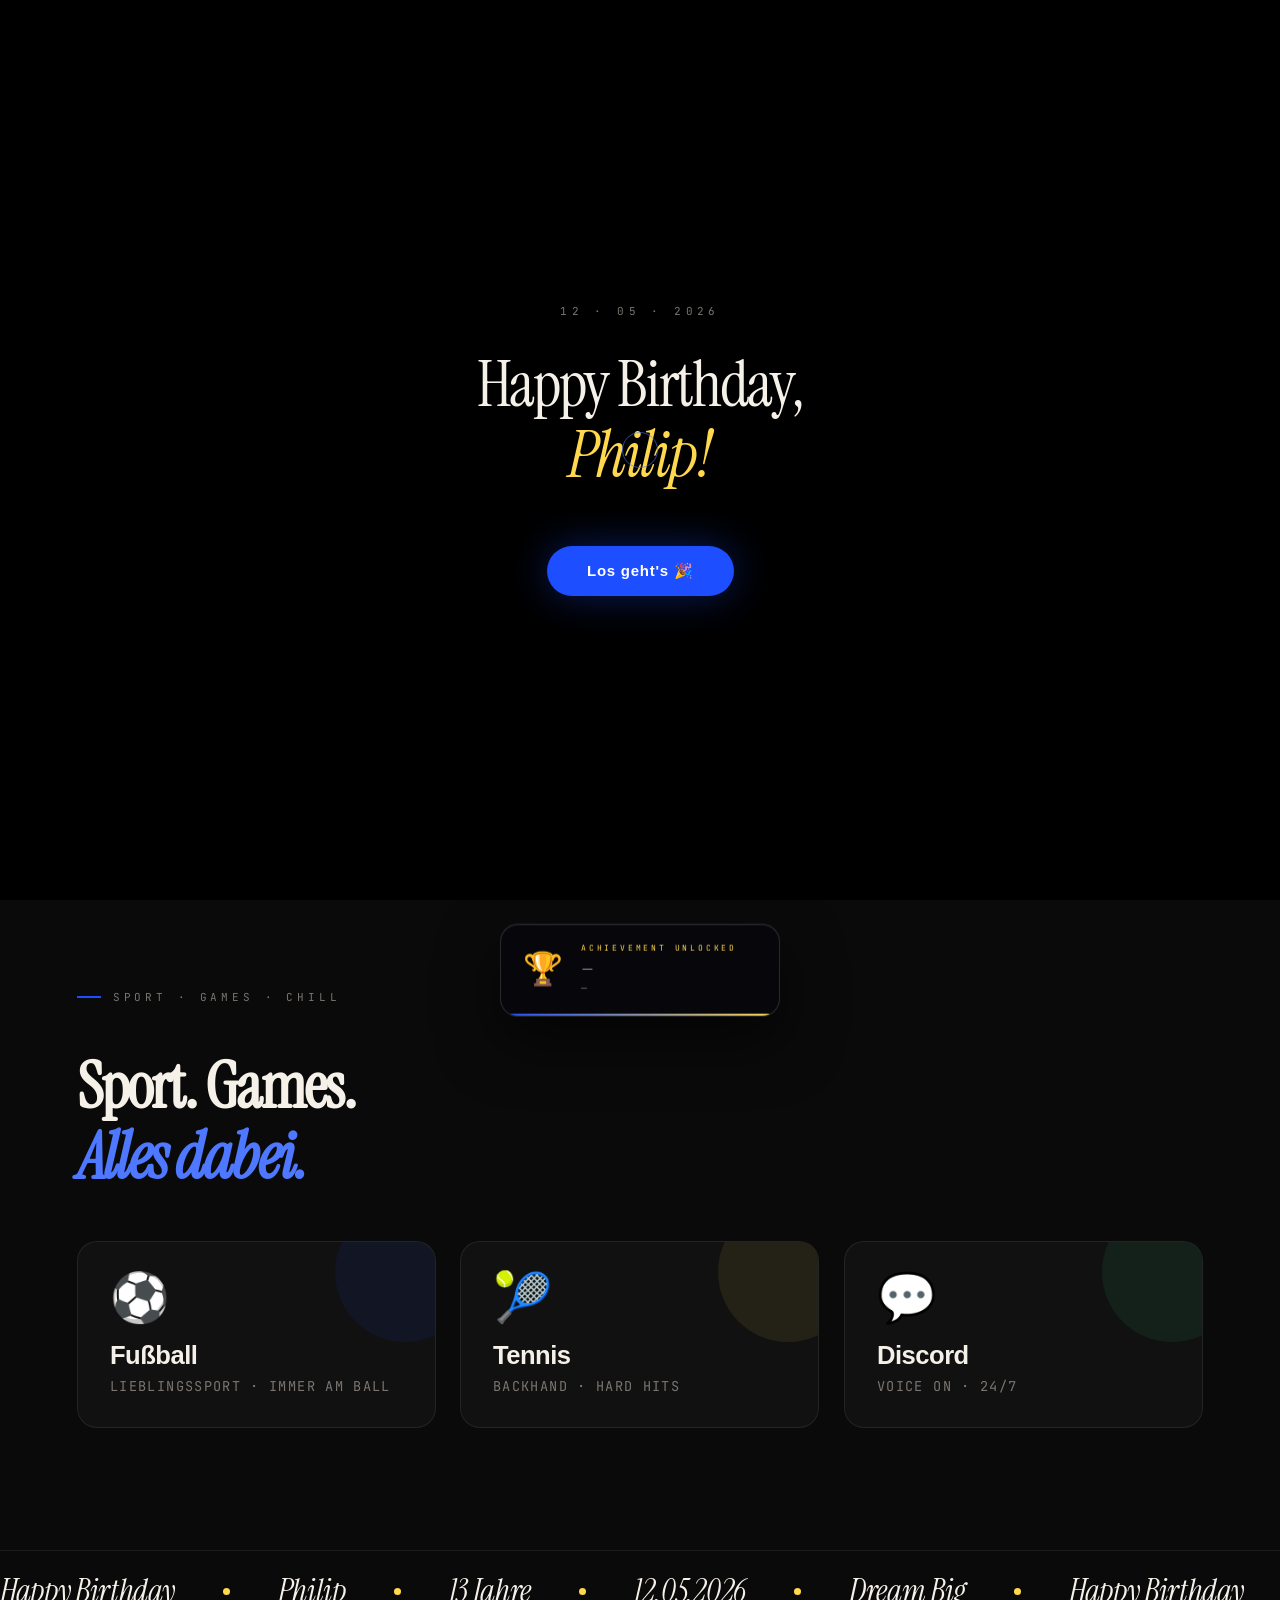
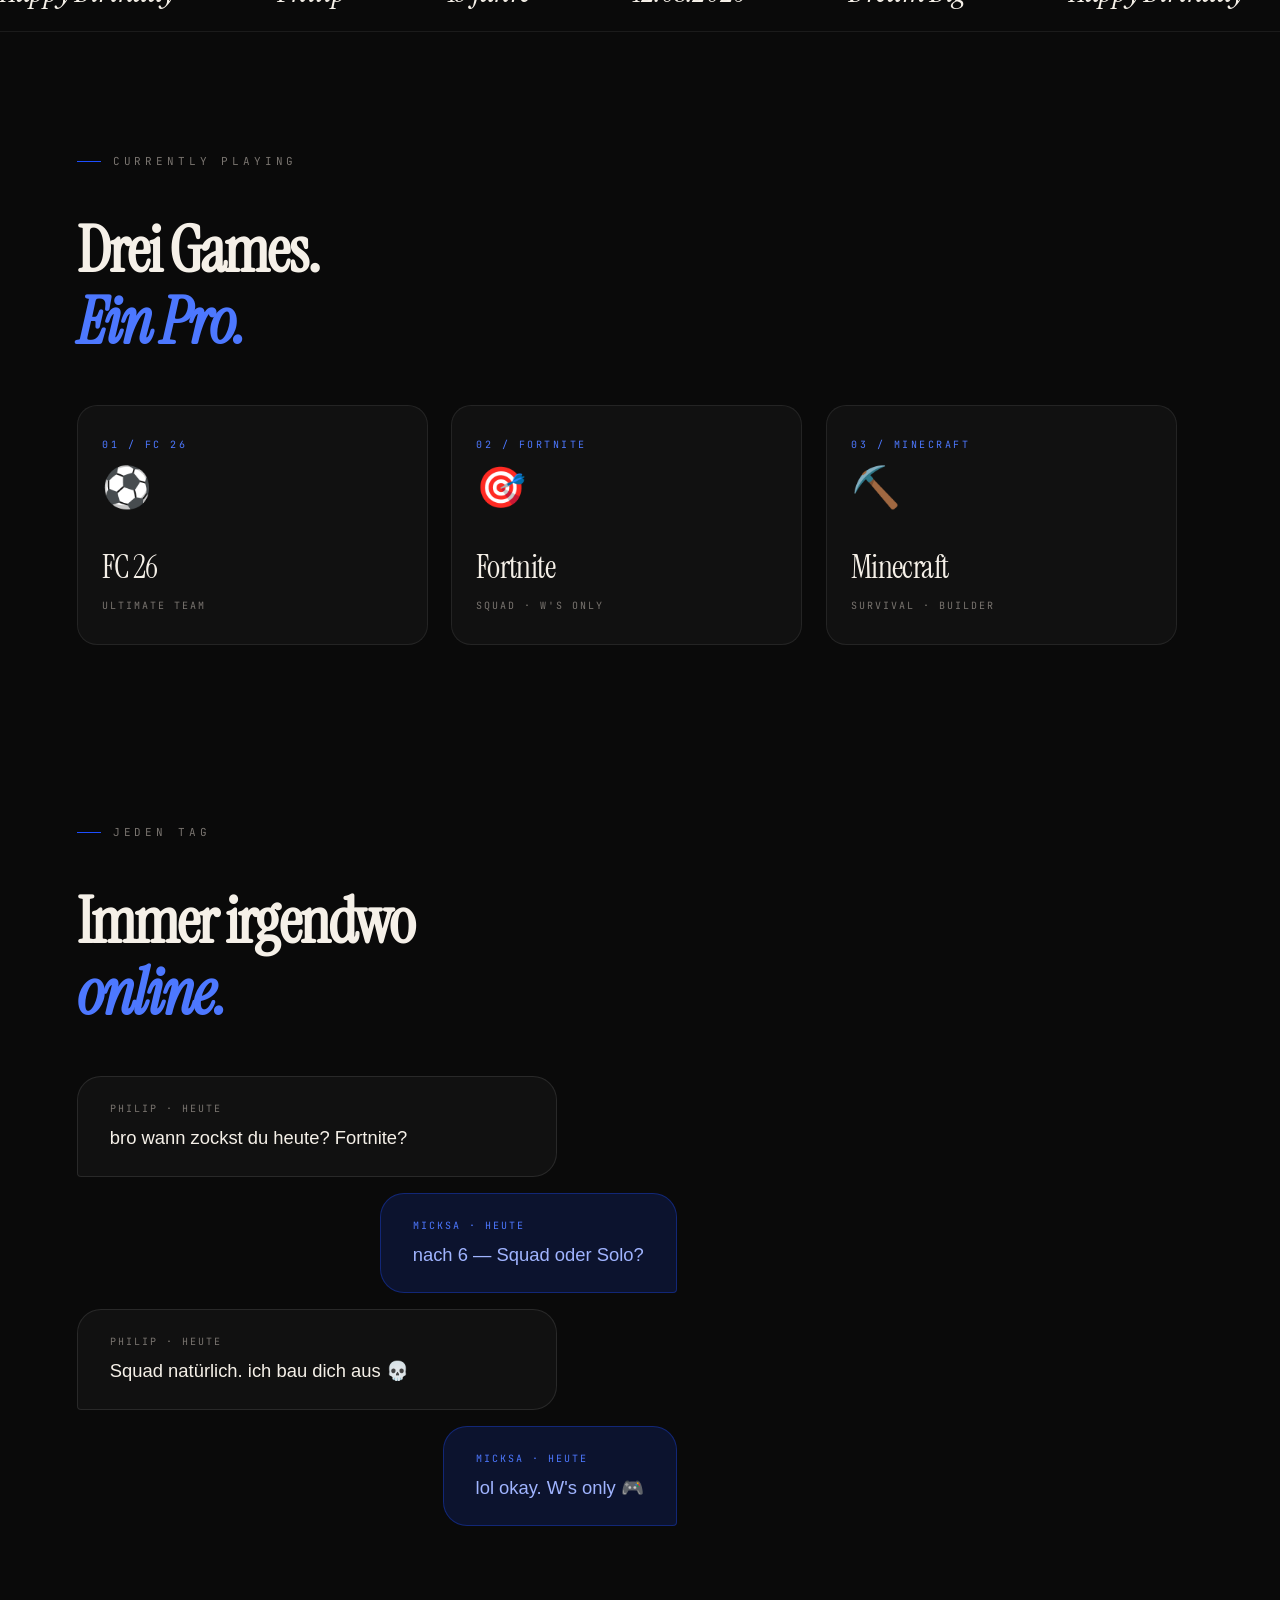
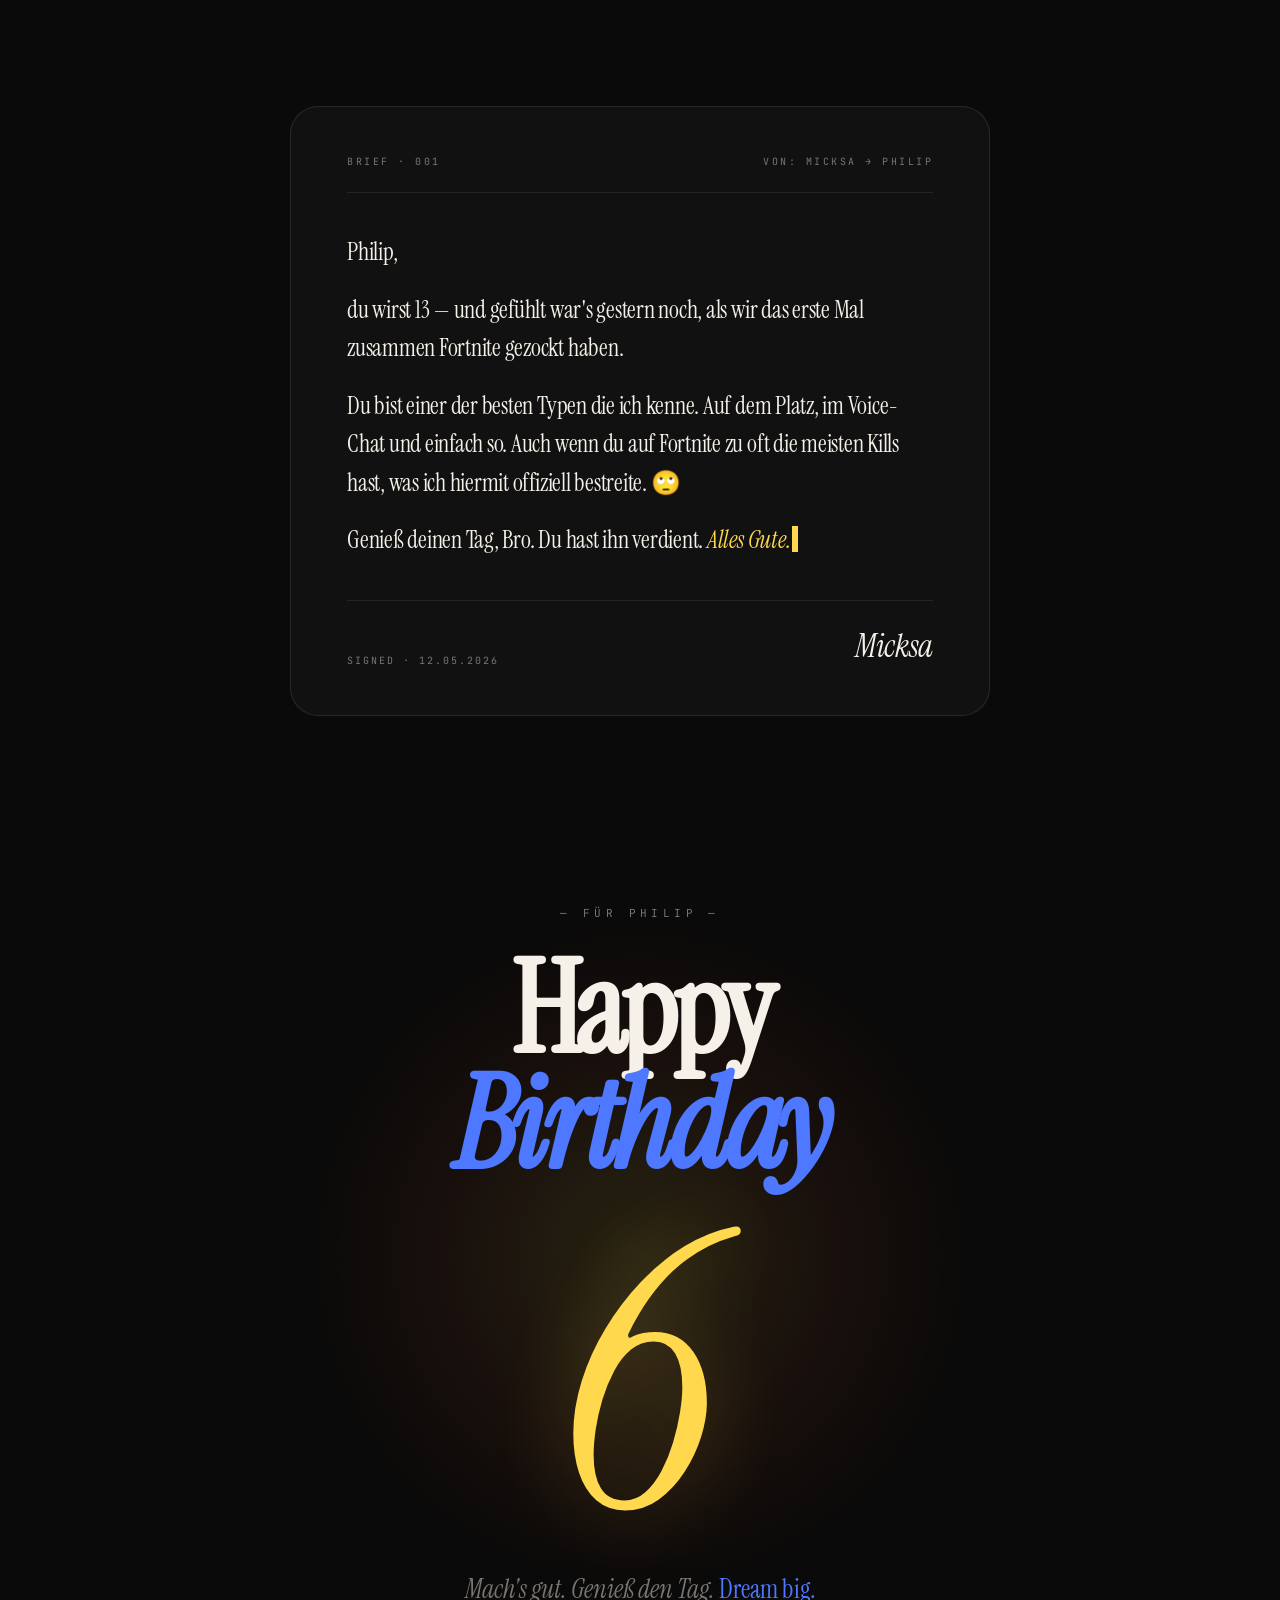
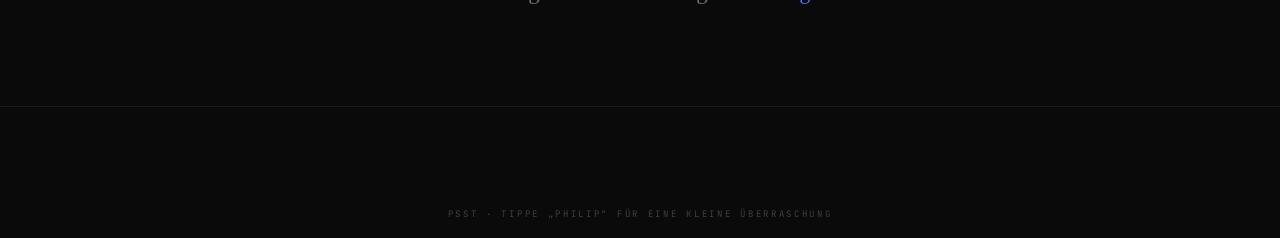
==== index.html @ 325201f5 "Fortnite als Hauptspiel, zwei neue Bum-Bum-Trigger Discord-Chat und Brief auf Fortnite angepasst. Bu" ====
<!DOCTYPE html>
<html lang="de">
<head>
<meta charset="UTF-8">
<meta name="viewport" content="width=device-width, initial-scale=1.0">
<title>Happy Birthday Philip 🎉</title>
<meta name="description" content="Alles Gute zum 13. Geburtstag, Philip!">
<link rel="stylesheet" href="styles.css">
</head>
<body>

<!-- Animated background orbs -->
<div class="bg-orbs" aria-hidden="true">
  <div class="orb orb-1"></div>
  <div class="orb orb-2"></div>
  <div class="orb orb-3"></div>
  <div class="orb orb-4"></div>
</div>

<!-- Cursor trail container -->
<div class="cursor-trail" aria-hidden="true"></div>

<!-- Scroll progress bar -->
<div class="scroll-progress"><div class="fill"></div></div>

<!-- Custom cursor (mouse devices only) -->
<div class="cursor-dot"></div>
<div class="cursor-ring"></div>

<!-- Easter egg counter -->
<div class="egg-counter" id="egg-counter" title="Easter Eggs">
  <span id="egg-found">0</span>/7 🔍
</div>

<!-- Achievement toast -->
<div id="achievement" aria-live="polite">
  <div class="ach-icon" id="ach-icon">🏆</div>
  <div class="ach-body">
    <div class="ach-label">Achievement Unlocked</div>
    <div class="ach-title" id="ach-title">—</div>
    <div class="ach-desc" id="ach-desc">—</div>
  </div>
  <div class="ach-progress" id="ach-progress"></div>
</div>

<!-- ===== INTRO OVERLAY ===== -->
<div id="intro-overlay">
  <div class="intro-label">12 · 05 · 2026</div>
  <div class="intro-heading">Happy Birthday,<br><em>Philip!</em></div>
  <button class="intro-btn" data-magnetic>Los geht's 🎉</button>
</div>

<!-- ===== HERO ===== -->
<section id="hero" data-parallax-scene>
  <div class="hero-bg-glow"></div>
  <div class="hero-eyebrow reveal">Happy 13th Birthday</div>
  <h1 class="hero-name">Philip</h1>
  <p class="hero-subline reveal delay-3">Heute. Nur um <em>dich.</em></p>
  <div class="hero-date-pill reveal delay-4" data-magnetic>
    <span class="dot"></span>
    <span id="days-left">12.05.2026</span>
  </div>
  <div class="hero-scroll-cue">
    <span>scroll</span>
    <div class="cue-line"></div>
  </div>
</section>

<!-- ===== HOBBIES ===== -->
<section id="hobbies">
  <div class="section-label reveal" data-scramble>Sport · Games · Chill</div>
  <h2 class="hobbies-heading reveal delay-1">
    Sport. Games.<br><em>Alles dabei.</em>
  </h2>
  <div class="hobbies-grid">
    <div class="hobby-card blue reveal" data-tilt>
      <div class="accent-blob"></div>
      <span class="card-icon">⚽</span>
      <div class="card-title">Fußball</div>
      <div class="card-sub">Lieblingssport · Immer am Ball</div>
      <div class="card-shine"></div>
    </div>
    <div class="hobby-card yellow reveal delay-1" data-tilt>
      <div class="accent-blob"></div>
      <span class="card-icon">🎾</span>
      <div class="card-title">Tennis</div>
      <div class="card-sub">Backhand · Hard hits</div>
      <div class="card-shine"></div>
    </div>
    <div class="hobby-card green reveal delay-2" data-tilt>
      <div class="accent-blob"></div>
      <span class="card-icon">💬</span>
      <div class="card-title">Discord</div>
      <div class="card-sub">Voice on · 24/7</div>
      <div class="card-shine"></div>
    </div>
  </div>
</section>

<!-- Marquee -->
<div class="marquee-wrap">
  <div class="marquee-track">
    <span>Happy Birthday <span class="dot"></span> Philip <span class="dot"></span> 13 Jahre <span class="dot"></span> 12.05.2026 <span class="dot"></span> Dream Big <span class="dot"></span> </span>
    <span>Happy Birthday <span class="dot"></span> Philip <span class="dot"></span> 13 Jahre <span class="dot"></span> 12.05.2026 <span class="dot"></span> Dream Big <span class="dot"></span> </span>
  </div>
</div>

<!-- ===== GAMES ===== -->
<section id="games">
  <div class="section-label reveal" data-scramble>Currently Playing</div>
  <h2 class="hobbies-heading reveal delay-1">
    Drei Games.<br><em>Ein Pro.</em>
  </h2>
  <div class="games-row">
    <div class="game-card reveal" data-tilt>
      <div class="glow-bg"></div>
      <div class="num">01 / FC 26</div>
      <div class="g-icon">⚽</div>
      <div class="g-name">FC 26</div>
      <div class="g-tag">Ultimate Team</div>
      <div class="card-shine"></div>
    </div>
    <div class="game-card reveal delay-2 bum-trigger" data-tilt style="cursor:pointer" title="🎯">
      <div class="glow-bg"></div>
      <div class="num">02 / FORTNITE</div>
      <div class="g-icon">🎯</div>
      <div class="g-name">Fortnite</div>
      <div class="g-tag">Squad · W's only</div>
      <div class="card-shine"></div>
    </div>
    <div class="game-card reveal delay-4" data-tilt>
      <div class="glow-bg"></div>
      <div class="num">03 / MINECRAFT</div>
      <div class="g-icon">⛏️</div>
      <div class="g-name">Minecraft</div>
      <div class="g-tag">Survival · Builder</div>
      <div class="card-shine"></div>
    </div>
  </div>
</section>

<!-- ===== CHAT ===== -->
<section id="discord">
  <div class="section-label reveal" data-scramble>Jeden Tag</div>
  <h2 class="hobbies-heading reveal delay-1">
    Immer irgendwo<br><em>online.</em>
  </h2>
  <div class="discord-chat reveal delay-2">
    <div class="discord-bubble">
      <div class="user">Philip · heute</div>
      bro wann zockst du heute? Fortnite?
    </div>
    <div class="discord-bubble right">
      <div class="user">Micksa · heute</div>
      nach 6 — Squad oder Solo?
    </div>
    <div class="discord-bubble">
      <div class="user">Philip · heute</div>
      Squad natürlich. ich bau dich aus 💀
    </div>
    <div class="discord-bubble right bum-trigger" style="cursor:pointer" title="🤔">
      <div class="user">Micksa · heute</div>
      lol okay. W's only 🎮
    </div>
  </div>
</section>

<!-- ===== BRIEF ===== -->
<section id="brief">
  <div class="brief-card reveal">
    <div class="brief-header">
      <span>Brief · 001</span>
      <span>Von: Micksa → Philip</span>
    </div>
    <div class="brief-text">
      <p>Philip,</p>
      <p>du wirst 13 — und gefühlt war's gestern noch, als wir das erste Mal zusammen Fortnite gezockt haben.</p>
      <p>Du bist einer der besten Typen die ich kenne. Auf dem Platz, im Voice-Chat und einfach so. Auch wenn du auf Fortnite zu oft die meisten Kills hast, was ich hiermit offiziell bestreite. 🙄</p>
      <p>Genieß deinen Tag, Bro. Du hast ihn verdient.<em> Alles Gute.</em><span class="brief-cursor"></span></p>
    </div>
    <div class="brief-signature">
      <span class="from">Signed · 12.05.2026</span>
      <span class="name">Micksa</span>
    </div>
  </div>
</section>

<!-- ===== FINALE ===== -->
<section id="finale">
  <div class="finale-orb"></div>
  <div class="finale-pre reveal">— Für Philip —</div>
  <h2 class="finale-hb reveal delay-1 bum-trigger" style="cursor:pointer" title="🎉">
    Happy<br><em>Birthday</em>
  </h2>
  <div class="finale-num" data-finale-num>13</div>
  <p class="finale-sub reveal delay-3">Mach's gut. Genieß den Tag. <em>Dream big.</em></p>
</section>

<!-- ===== FOOTER ===== -->
<section id="footer">
  <div class="footer-text reveal">
    Mit viel Liebe gebaut von <em>Micksa</em> · 2026
  </div>
  <div class="footer-text reveal delay-1" style="opacity:0.5; font-size:9px;">
    PSST · tippe „philip" für eine kleine Überraschung
  </div>
</section>

<script src="script.js"></script>
</body>
</html>
---- styles.css ----
/* ============================================
   PHILIP — HAPPY BIRTHDAY
   Verspielt, bunt, freundlich, schwarz
   ============================================ */

@import url('https://api.fontshare.com/v2/css?f[]=cabinet-grotesk@400,500,700,800,900&display=swap');
@import url('https://fonts.googleapis.com/css2?family=Instrument+Serif:ital@0;1&family=JetBrains+Mono:wght@300;400;500&display=swap');

:root {
  --bg: #0a0a0a;
  --bg-card: #111111;
  --bg-card2: #151515;
  --fg: #f5f0e8;
  --fg-dim: #7a7570;
  --blue: #1d4eff;
  --blue-light: #4d78ff;
  --blue-glow: rgba(29, 78, 255, 0.35);
  --yellow: #ffd84d;
  --yellow-glow: rgba(255, 216, 77, 0.3);
  --orange: #ff6b35;
  --green: #39d98a;
  --pink: #ff4d9e;
  --radius: 20px;
  --radius-sm: 12px;
}

* { box-sizing: border-box; margin: 0; padding: 0; }

html { scroll-behavior: smooth; }

body {
  background: var(--bg);
  color: var(--fg);
  font-family: 'Cabinet Grotesk', 'DM Sans', 'Inter', sans-serif;
  -webkit-font-smoothing: antialiased;
  overflow-x: hidden;
  cursor: default;
}

body.has-cursor,
body.has-cursor * { cursor: none !important; }

::selection { background: var(--blue); color: #fff; }

/* ========== Animated background orbs ========== */
.bg-orbs {
  position: fixed;
  inset: 0;
  z-index: 0;
  overflow: hidden;
  pointer-events: none;
}
.orb {
  position: absolute;
  border-radius: 50%;
  filter: blur(90px);
  opacity: 0.55;
  mix-blend-mode: screen;
  will-change: transform;
}
.orb-1 {
  width: 520px; height: 520px;
  background: radial-gradient(circle, var(--blue) 0%, transparent 70%);
  top: -10%; left: -10%;
  animation: orbDrift1 28s ease-in-out infinite;
}
.orb-2 {
  width: 420px; height: 420px;
  background: radial-gradient(circle, var(--yellow) 0%, transparent 70%);
  top: -5%; right: -10%;
  animation: orbDrift2 34s ease-in-out infinite;
  opacity: 0.4;
}
.orb-3 {
  width: 380px; height: 380px;
  background: radial-gradient(circle, var(--orange) 0%, transparent 70%);
  bottom: -10%; left: 15%;
  animation: orbDrift3 32s ease-in-out infinite;
  opacity: 0.45;
}
.orb-4 {
  width: 340px; height: 340px;
  background: radial-gradient(circle, var(--pink) 0%, transparent 70%);
  bottom: -5%; right: 5%;
  animation: orbDrift4 26s ease-in-out infinite;
  opacity: 0.35;
}
@keyframes orbDrift1 {
  0%, 100% { transform: translate(0, 0) scale(1); }
  33%      { transform: translate(40vw, 50vh) scale(1.15); }
  66%      { transform: translate(20vw, 80vh) scale(0.9); }
}
@keyframes orbDrift2 {
  0%, 100% { transform: translate(0, 0) scale(1); }
  33%      { transform: translate(-50vw, 40vh) scale(1.2); }
  66%      { transform: translate(-30vw, 70vh) scale(0.95); }
}
@keyframes orbDrift3 {
  0%, 100% { transform: translate(0, 0) scale(1); }
  33%      { transform: translate(50vw, -40vh) scale(1.1); }
  66%      { transform: translate(70vw, -20vh) scale(0.85); }
}
@keyframes orbDrift4 {
  0%, 100% { transform: translate(0, 0) scale(1); }
  33%      { transform: translate(-40vw, -50vh) scale(1.25); }
  66%      { transform: translate(-60vw, -30vh) scale(0.9); }
}

/* All sections sit above the orbs */
section, .marquee-wrap, .scroll-progress, .sound-toggle, #intro-overlay {
  position: relative;
  z-index: 1;
}
#intro-overlay { z-index: 10000; }
.scroll-progress { z-index: 1000; }
.sound-toggle { z-index: 500; }

/* ========== Cursor trail ========== */
.cursor-trail {
  position: fixed;
  inset: 0;
  pointer-events: none;
  z-index: 99997;
}
.trail-dot {
  position: absolute;
  width: 6px;
  height: 6px;
  background: var(--blue-light);
  border-radius: 50%;
  pointer-events: none;
  transform: translate(-50%, -50%);
  animation: trailFade 0.7s ease-out forwards;
  box-shadow: 0 0 12px var(--blue-glow);
}
@keyframes trailFade {
  0%   { opacity: 0.8; transform: translate(-50%, -50%) scale(1); }
  100% { opacity: 0;   transform: translate(-50%, -50%) scale(0.3); }
}

/* ========== Magnetic ========== */
[data-magnetic] {
  transition: transform 0.4s cubic-bezier(0.2, 0.7, 0.2, 1);
  will-change: transform;
}

/* ========== Scroll progress ========== */
.scroll-progress {
  position: fixed;
  top: 0; left: 0; right: 0;
  height: 3px;
  background: rgba(255,255,255,0.08);
  z-index: 1000;
}
.scroll-progress .fill {
  height: 100%;
  background: linear-gradient(90deg, var(--blue), var(--yellow));
  width: 0%;
  transition: width 0.1s linear;
}

/* ========== Sound toggle ========== */
.sound-toggle {
  position: fixed;
  bottom: 28px;
  right: 28px;
  z-index: 500;
  background: rgba(255,255,255,0.07);
  backdrop-filter: blur(12px);
  border: 1.5px solid rgba(255,255,255,0.12);
  color: var(--fg-dim);
  font-family: 'JetBrains Mono', monospace;
  font-size: 10px;
  letter-spacing: 0.2em;
  text-transform: uppercase;
  padding: 10px 16px;
  cursor: pointer;
  border-radius: 999px;
  display: flex;
  align-items: center;
  gap: 8px;
  transition: all 0.3s;
}
.sound-toggle:hover {
  border-color: var(--blue);
  color: var(--blue);
}
.sound-toggle .bars {
  display: inline-flex;
  gap: 2px;
  align-items: center;
  height: 12px;
}
.sound-toggle .bars span {
  display: block;
  width: 2px;
  background: currentColor;
  height: 30%;
  border-radius: 999px;
}
.sound-toggle.on .bars span { animation: eq 0.9s ease-in-out infinite; }
.sound-toggle.on .bars span:nth-child(2) { animation-delay: 0.15s; }
.sound-toggle.on .bars span:nth-child(3) { animation-delay: 0.3s; }
.sound-toggle.on .bars span:nth-child(4) { animation-delay: 0.45s; }
@keyframes eq {
  0%, 100% { height: 30%; }
  50% { height: 100%; }
}

/* ========== Custom cursor ========== */
.cursor-dot {
  position: fixed;
  width: 8px;
  height: 8px;
  background: var(--blue);
  border-radius: 50%;
  pointer-events: none;
  z-index: 99999;
  left: -20px;
  top: -20px;
  transform: translate(-50%, -50%);
  transition: transform 0.15s, background 0.3s, width 0.2s, height 0.2s;
  will-change: transform, left, top;
}
.cursor-ring {
  position: fixed;
  width: 36px;
  height: 36px;
  border: 1.5px solid rgba(77, 120, 255, 0.6);
  border-radius: 50%;
  pointer-events: none;
  z-index: 99998;
  left: -50px;
  top: -50px;
  transform: translate(-50%, -50%);
  transition: width 0.3s cubic-bezier(0.2, 0.7, 0.2, 1),
              height 0.3s cubic-bezier(0.2, 0.7, 0.2, 1),
              border-color 0.3s;
  will-change: left, top;
}
.cursor-ring.hover {
  width: 60px;
  height: 60px;
  border-color: var(--blue);
}
.cursor-dot.hover {
  width: 12px;
  height: 12px;
  background: var(--yellow);
}

/* ========== Bum Bum easter egg ========== */
.bumbum-pop {
  position: fixed;
  font-family: 'Instrument Serif', serif;
  font-style: italic;
  font-size: clamp(2.5rem, 7vw, 7rem);
  pointer-events: none;
  z-index: 9000;
  white-space: nowrap;
  animation: bumbumAnim 1.4s cubic-bezier(0.2, 0.9, 0.3, 1) forwards;
}
@keyframes bumbumAnim {
  0%   { opacity: 0; transform: translate(-50%,-50%) scale(0.5) rotate(-6deg); }
  18%  { opacity: 1; transform: translate(-50%,-50%) scale(1.15) rotate(-6deg); }
  65%  { opacity: 1; transform: translate(-50%,-50%) scale(1) rotate(-6deg); }
  100% { opacity: 0; transform: translate(-50%,-50%) scale(1.5) rotate(-6deg); }
}

/* ========== BumBum counter badge ========== */
.bumbum-badge {
  position: fixed;
  bottom: 28px;
  left: 28px;
  z-index: 500;
  background: rgba(255,255,255,0.06);
  border: 1.5px solid rgba(255,255,255,0.1);
  border-radius: 999px;
  padding: 10px 16px;
  font-family: 'JetBrains Mono', monospace;
  font-size: 10px;
  letter-spacing: 0.2em;
  text-transform: uppercase;
  color: var(--fg-dim);
  backdrop-filter: blur(12px);
}
.bumbum-badge span { color: var(--yellow); font-weight: 500; }

/* ========== Reveal animations ========== */
.reveal {
  opacity: 0;
  transform: translateY(36px);
  transition: opacity 1s cubic-bezier(0.2, 0.7, 0.2, 1),
              transform 1s cubic-bezier(0.2, 0.7, 0.2, 1);
}
.reveal.in { opacity: 1; transform: translateY(0); }

.reveal-up {
  opacity: 0;
  transform: translateY(60px);
  transition: opacity 1.2s cubic-bezier(0.2, 0.7, 0.2, 1),
              transform 1.2s cubic-bezier(0.2, 0.7, 0.2, 1);
}
.reveal-up.in { opacity: 1; transform: translateY(0); }

.reveal-scale {
  opacity: 0;
  transform: scale(0.88);
  transition: opacity 1s cubic-bezier(0.2, 0.7, 0.2, 1),
              transform 1s cubic-bezier(0.2, 0.7, 0.2, 1);
}
.reveal-scale.in { opacity: 1; transform: scale(1); }

.delay-1 { transition-delay: 0.1s !important; }
.delay-2 { transition-delay: 0.2s !important; }
.delay-3 { transition-delay: 0.35s !important; }
.delay-4 { transition-delay: 0.5s !important; }
.delay-5 { transition-delay: 0.65s !important; }

/* ========== SECTIONS ========== */
section {
  width: 100%;
  min-height: 100vh;
  display: flex;
  align-items: center;
  justify-content: center;
  padding: 8vh 6vw;
  position: relative;
  overflow: hidden;
}

/* ========== INTRO OVERLAY ========== */
#intro-overlay {
  position: fixed;
  inset: 0;
  background: #000;
  z-index: 10000;
  display: flex;
  align-items: center;
  justify-content: center;
  flex-direction: column;
  gap: 2rem;
  cursor: pointer;
  transition: opacity 1s ease-out, visibility 1s;
}
#intro-overlay.gone {
  opacity: 0;
  visibility: hidden;
  pointer-events: none;
}
.intro-label {
  font-family: 'JetBrains Mono', monospace;
  font-size: 11px;
  letter-spacing: 0.4em;
  color: var(--fg-dim);
  text-transform: uppercase;
  animation: fadeUp 0.8s cubic-bezier(0.2, 0.7, 0.2, 1) 0.2s both;
}
.intro-heading {
  font-family: 'Instrument Serif', serif;
  font-size: clamp(2.5rem, 5vw, 4.5rem);
  letter-spacing: -0.03em;
  text-align: center;
  line-height: 1.1;
  animation: fadeUp 0.8s cubic-bezier(0.2, 0.7, 0.2, 1) 0.4s both;
}
.intro-heading em { font-style: italic; color: var(--yellow); }
.intro-btn {
  margin-top: 1.5rem;
  background: var(--blue);
  color: #fff;
  font-family: 'Cabinet Grotesk', 'DM Sans', sans-serif;
  font-size: 15px;
  font-weight: 700;
  letter-spacing: 0.05em;
  padding: 16px 40px;
  border-radius: 999px;
  border: none;
  cursor: pointer;
  transition: transform 0.25s, box-shadow 0.25s;
  box-shadow: 0 0 40px var(--blue-glow);
  animation: fadeUp 0.8s cubic-bezier(0.2, 0.7, 0.2, 1) 0.6s both;
}
.intro-btn:hover {
  transform: scale(1.06);
  box-shadow: 0 0 70px var(--blue-glow);
}
@keyframes fadeUp {
  from { opacity: 0; transform: translateY(20px); }
  to   { opacity: 1; transform: translateY(0); }
}

/* ========== HERO ========== */
#hero {
  flex-direction: column;
  text-align: center;
  gap: 0;
  min-height: 100vh;
}

.hero-bg-glow {
  position: absolute;
  width: 700px;
  height: 700px;
  border-radius: 50%;
  background: radial-gradient(circle, rgba(29,78,255,0.18) 0%, rgba(77,120,255,0.06) 50%, transparent 70%);
  left: 50%;
  top: 50%;
  transform: translate(-50%, -50%);
  pointer-events: none;
  transition: transform 0.6s cubic-bezier(0.2, 0.7, 0.2, 1);
  will-change: transform;
}

.hero-eyebrow {
  font-family: 'JetBrains Mono', monospace;
  font-size: 11px;
  letter-spacing: 0.4em;
  color: var(--fg-dim);
  text-transform: uppercase;
  margin-bottom: 2rem;
}

.hero-name {
  font-family: 'Instrument Serif', serif;
  font-size: clamp(4rem, 15vw, 14rem);
  line-height: 0.88;
  letter-spacing: -0.02em;
  padding: 0.05em 0.1em;
  position: relative;
  background: linear-gradient(135deg, #fff 0%, var(--blue-light) 55%, var(--yellow) 100%);
  -webkit-background-clip: text;
  -webkit-text-fill-color: transparent;
  background-clip: text;
  background-size: 200% 200%;
  animation: heroReveal 1.2s cubic-bezier(0.2, 0.7, 0.2, 1) 0.6s both,
             heroShimmer 6s ease-in-out 1.8s infinite alternate;
}

@keyframes heroReveal {
  from { opacity: 0; filter: blur(12px); transform: scale(0.88) translateY(0.2em); }
  to   { opacity: 1; filter: blur(0); transform: scale(1) translateY(0); }
}

@keyframes heroShimmer {
  0%   { background-position: 0% 50%; }
  100% { background-position: 100% 50%; }
}

.hero-subline {
  font-family: 'Instrument Serif', serif;
  font-style: italic;
  font-size: clamp(1.2rem, 2.5vw, 2.2rem);
  color: var(--fg-dim);
  margin-top: 1.5rem;
  letter-spacing: -0.01em;
}
.hero-subline em { color: var(--yellow); font-style: normal; }

/* Floating confetti shapes */
.confetti {
  position: absolute;
  border-radius: 50%;
  pointer-events: none;
  opacity: 0.5;
  animation: confettiFloat linear infinite;
}
@keyframes confettiFloat {
  0%   { transform: translateY(0) rotate(0deg); opacity: 0.5; }
  100% { transform: translateY(-110vh) rotate(720deg); opacity: 0; }
}

.hero-date-pill {
  margin-top: 3rem;
  display: inline-flex;
  align-items: center;
  gap: 12px;
  padding: 12px 24px;
  border: 1.5px solid rgba(255,255,255,0.15);
  border-radius: 999px;
  font-family: 'JetBrains Mono', monospace;
  font-size: 11px;
  letter-spacing: 0.25em;
  text-transform: uppercase;
  color: var(--fg-dim);
}
.hero-date-pill .dot {
  width: 7px; height: 7px;
  background: var(--yellow);
  border-radius: 50%;
  box-shadow: 0 0 12px var(--yellow-glow);
  animation: pulse 1.6s ease-in-out infinite;
}
@keyframes pulse {
  0%, 100% { transform: scale(1); opacity: 1; }
  50% { transform: scale(1.5); opacity: 0.6; }
}

/* Hero scroll cue */
.hero-scroll-cue {
  position: absolute;
  bottom: 2.5rem;
  left: 50%;
  transform: translateX(-50%);
  display: flex;
  flex-direction: column;
  align-items: center;
  gap: 0.6rem;
  color: var(--fg-dim);
  font-family: 'JetBrains Mono', monospace;
  font-size: 9px;
  letter-spacing: 0.4em;
  text-transform: uppercase;
  opacity: 0;
  animation: scrollCueFade 1s ease-out 2.5s forwards;
}
.hero-scroll-cue .cue-line {
  width: 1px;
  height: 48px;
  background: linear-gradient(to bottom, var(--blue-light), transparent);
  animation: scrollLine 1.8s ease-in-out infinite;
}
@keyframes scrollCueFade {
  from { opacity: 0; transform: translateX(-50%) translateY(8px); }
  to   { opacity: 1; transform: translateX(-50%) translateY(0); }
}
@keyframes scrollLine {
  0%   { transform: scaleY(0); transform-origin: top; opacity: 0; }
  40%  { transform: scaleY(1); transform-origin: top; opacity: 1; }
  60%  { transform: scaleY(1); transform-origin: bottom; opacity: 1; }
  100% { transform: scaleY(0); transform-origin: bottom; opacity: 0; }
}

/* ========== HOBBIES ========== */
#hobbies {
  flex-direction: column;
  gap: 3rem;
  align-items: flex-start;
  min-height: auto;
  padding: 10vh 6vw;
}

.section-label {
  font-family: 'JetBrains Mono', monospace;
  font-size: 11px;
  letter-spacing: 0.35em;
  color: var(--fg-dim);
  text-transform: uppercase;
  display: flex;
  align-items: center;
  gap: 12px;
}
.section-label::before {
  content: '';
  display: block;
  width: 24px;
  height: 1.5px;
  background: var(--blue);
}

.hobbies-heading {
  font-family: 'Instrument Serif', serif;
  font-size: clamp(2.5rem, 5vw, 4rem);
  letter-spacing: -0.03em;
  line-height: 1.1;
  max-width: 18ch;
}
.hobbies-heading em { font-style: italic; color: var(--blue-light); }

.hobbies-grid {
  display: grid;
  grid-template-columns: repeat(auto-fill, minmax(300px, 1fr));
  gap: 1.5rem;
  width: 100%;
  max-width: 1200px;
}

/* Card shine layer */
.card-shine {
  position: absolute;
  inset: 0;
  border-radius: inherit;
  pointer-events: none;
  opacity: 0;
  transition: opacity 0.3s;
  z-index: 2;
}

.hobby-card {
  background: var(--bg-card);
  border: 1.5px solid rgba(255,255,255,0.08);
  border-radius: var(--radius);
  padding: 2rem;
  position: relative;
  overflow: hidden;
  transition: border-color 0.4s, box-shadow 0.4s;
  cursor: default;
  transform-style: preserve-3d;
  will-change: transform;
}
.hobby-card.blue:hover  { border-color: var(--blue);   box-shadow: 0 20px 60px rgba(29,78,255,0.2); }
.hobby-card.yellow:hover{ border-color: var(--yellow);  box-shadow: 0 20px 60px rgba(255,216,77,0.15); }
.hobby-card.green:hover { border-color: var(--green);   box-shadow: 0 20px 60px rgba(57,217,138,0.15); }
.hobby-card.orange:hover{ border-color: var(--orange);  box-shadow: 0 20px 60px rgba(255,107,53,0.15); }
.hobby-card.pink:hover  { border-color: var(--pink);    box-shadow: 0 20px 60px rgba(255,77,158,0.15); }

.hobby-card .card-icon {
  font-size: 3rem;
  margin-bottom: 1.2rem;
  display: block;
  line-height: 1;
  position: relative;
  z-index: 3;
}
.hobby-card .card-title {
  font-size: 1.6rem;
  font-weight: 800;
  letter-spacing: -0.02em;
  margin-bottom: 0.5rem;
  line-height: 1.1;
  position: relative;
  z-index: 3;
}
.hobby-card .card-sub {
  font-size: 0.85rem;
  color: var(--fg-dim);
  font-family: 'JetBrains Mono', monospace;
  letter-spacing: 0.1em;
  text-transform: uppercase;
  position: relative;
  z-index: 3;
}

.hobby-card .accent-blob {
  position: absolute;
  width: 140px;
  height: 140px;
  border-radius: 50%;
  top: -40px;
  right: -40px;
  opacity: 0.08;
  pointer-events: none;
  transition: opacity 0.4s, transform 0.4s;
}
.hobby-card:hover .accent-blob { opacity: 0.18; transform: scale(1.3); }
.hobby-card.blue  .accent-blob { background: var(--blue); }
.hobby-card.yellow .accent-blob{ background: var(--yellow); }
.hobby-card.green  .accent-blob{ background: var(--green); }
.hobby-card.orange .accent-blob{ background: var(--orange); }
.hobby-card.pink   .accent-blob{ background: var(--pink); }

/* ========== GAMES ========== */
#games {
  flex-direction: column;
  gap: 3rem;
  align-items: flex-start;
  min-height: auto;
  padding: 10vh 6vw;
}

.games-row {
  display: grid;
  grid-template-columns: repeat(3, 1fr);
  gap: 1.5rem;
  width: 100%;
  max-width: 1100px;
}

.game-card {
  background: var(--bg-card);
  border: 1.5px solid rgba(255,255,255,0.08);
  border-radius: var(--radius);
  padding: 2rem 1.5rem;
  position: relative;
  overflow: hidden;
  transition: border-color 0.4s, box-shadow 0.4s;
  cursor: default;
  display: flex;
  flex-direction: column;
  gap: 1rem;
  min-height: 240px;
  transform-style: preserve-3d;
  will-change: transform;
}
.game-card:hover {
  border-color: var(--blue);
  box-shadow: 0 24px 60px rgba(29,78,255,0.18);
}
.game-card .num {
  font-family: 'JetBrains Mono', monospace;
  font-size: 10px;
  letter-spacing: 0.25em;
  color: var(--blue-light);
  position: relative;
  z-index: 3;
}
.game-card .g-icon {
  font-size: 2.5rem;
  line-height: 1;
  position: relative;
  z-index: 3;
}
.game-card .g-name {
  font-family: 'Instrument Serif', serif;
  font-size: clamp(1.6rem, 2.5vw, 2.2rem);
  letter-spacing: -0.02em;
  line-height: 1;
  margin-top: auto;
  position: relative;
  z-index: 3;
}
.game-card .g-tag {
  font-family: 'JetBrains Mono', monospace;
  font-size: 10px;
  letter-spacing: 0.2em;
  text-transform: uppercase;
  color: var(--fg-dim);
  position: relative;
  z-index: 3;
}
.game-card .glow-bg {
  position: absolute;
  inset: 0;
  opacity: 0;
  background: radial-gradient(circle at 70% 30%, var(--blue-glow), transparent 70%);
  pointer-events: none;
  transition: opacity 0.5s;
}
.game-card:hover .glow-bg { opacity: 1; }

/* ========== MARQUEE ========== */
.marquee-wrap {
  width: 100%;
  overflow: hidden;
  border-top: 1.5px solid rgba(255,255,255,0.07);
  border-bottom: 1.5px solid rgba(255,255,255,0.07);
  padding: 1.2rem 0;
  margin: 2rem 0;
  position: relative;
  z-index: 2;
}
.marquee-track {
  display: inline-flex;
  gap: 3rem;
  white-space: nowrap;
  animation: marquee 30s linear infinite;
  font-family: 'Instrument Serif', serif;
  font-style: italic;
  font-size: clamp(1.2rem, 2.5vw, 2rem);
  letter-spacing: -0.01em;
}
.marquee-track span {
  display: inline-flex;
  align-items: center;
  gap: 3rem;
}
.marquee-track .dot {
  width: 7px; height: 7px;
  background: var(--yellow);
  border-radius: 50%;
  flex-shrink: 0;
}
@keyframes marquee {
  0% { transform: translateX(0); }
  100% { transform: translateX(-50%); }
}

/* ========== DISCORD ========== */
#discord {
  flex-direction: column;
  align-items: flex-start;
  gap: 3rem;
  min-height: auto;
  padding: 10vh 6vw;
}

.discord-bubble {
  background: var(--bg-card);
  border: 1.5px solid rgba(255,255,255,0.1);
  border-radius: 24px;
  border-bottom-left-radius: 4px;
  padding: 1.5rem 2rem;
  max-width: 480px;
  font-size: 1.15rem;
  line-height: 1.5;
  position: relative;
  transition: border-color 0.3s, transform 0.2s;
}
.discord-bubble.right {
  border-radius: 24px;
  border-bottom-right-radius: 4px;
  align-self: flex-end;
  background: rgba(29,78,255,0.15);
  border-color: rgba(29,78,255,0.35);
  color: #a0b4ff;
}
.discord-bubble.bum-trigger:hover {
  transform: scale(1.02);
  border-color: var(--yellow) !important;
}
.discord-bubble .user {
  font-family: 'JetBrains Mono', monospace;
  font-size: 10px;
  letter-spacing: 0.2em;
  text-transform: uppercase;
  margin-bottom: 0.5rem;
  color: var(--fg-dim);
}
.discord-bubble.right .user { color: var(--blue-light); }

.discord-chat {
  display: flex;
  flex-direction: column;
  gap: 1rem;
  width: 100%;
  max-width: 600px;
}

/* ========== BRIEF ========== */
#brief {
  flex-direction: column;
  align-items: center;
  text-align: left;
  min-height: auto;
  padding: 10vh 6vw;
}

.brief-card {
  max-width: 700px;
  width: 100%;
  background: var(--bg-card);
  border: 1.5px solid rgba(255,255,255,0.1);
  border-radius: 28px;
  padding: 3rem 3.5rem;
  transition: border-color 0.5s, box-shadow 0.5s;
}
.brief-card:hover {
  border-color: rgba(255,255,255,0.18);
  box-shadow: 0 30px 80px rgba(0,0,0,0.4);
}

.brief-header {
  display: flex;
  justify-content: space-between;
  align-items: center;
  margin-bottom: 2.5rem;
  padding-bottom: 1.5rem;
  border-bottom: 1.5px solid rgba(255,255,255,0.08);
  font-family: 'JetBrains Mono', monospace;
  font-size: 10px;
  letter-spacing: 0.25em;
  text-transform: uppercase;
  color: var(--fg-dim);
}

.brief-text {
  font-family: 'Instrument Serif', serif;
  font-size: clamp(1.1rem, 2vw, 1.5rem);
  line-height: 1.6;
  letter-spacing: -0.01em;
  color: var(--fg);
}
.brief-text p { margin-bottom: 1.2rem; }
.brief-text p:last-child { margin-bottom: 0; }
.brief-text em { font-style: italic; color: var(--yellow); }

.brief-signature {
  margin-top: 2.5rem;
  padding-top: 1.5rem;
  border-top: 1.5px solid rgba(255,255,255,0.08);
  display: flex;
  justify-content: space-between;
  align-items: flex-end;
}
.brief-signature .from {
  font-family: 'JetBrains Mono', monospace;
  font-size: 10px;
  letter-spacing: 0.2em;
  text-transform: uppercase;
  color: var(--fg-dim);
}
.brief-signature .name {
  font-family: 'Instrument Serif', serif;
  font-style: italic;
  font-size: 2rem;
  color: var(--fg);
  letter-spacing: -0.01em;
}
.brief-cursor {
  display: inline-block;
  width: 0.5ch;
  height: 1.1em;
  background: var(--yellow);
  vertical-align: -0.15em;
  margin-left: 2px;
  animation: blink 1s steps(2) infinite;
}
@keyframes blink { 0%,49%{opacity:1} 50%,100%{opacity:0} }

/* ========== FINALE ========== */
#finale {
  flex-direction: column;
  text-align: center;
  gap: 2rem;
  min-height: 100vh;
}

.finale-orb {
  position: absolute;
  width: 700px;
  height: 700px;
  border-radius: 50%;
  background: radial-gradient(circle, rgba(255,216,77,0.12) 0%, rgba(255,107,53,0.06) 40%, transparent 70%);
  top: 50%;
  left: 50%;
  transform: translate(-50%, -50%);
  pointer-events: none;
  animation: orbPulse 5s ease-in-out infinite;
}
@keyframes orbPulse {
  0%, 100% { transform: translate(-50%, -50%) scale(1); opacity: 0.8; }
  50%       { transform: translate(-50%, -50%) scale(1.4); opacity: 0.4; }
}

.finale-pre {
  font-family: 'JetBrains Mono', monospace;
  font-size: 11px;
  letter-spacing: 0.4em;
  color: var(--fg-dim);
  text-transform: uppercase;
  position: relative;
  z-index: 2;
}
.finale-hb {
  font-family: 'Instrument Serif', serif;
  font-size: clamp(3rem, 10vw, 10rem);
  line-height: 0.9;
  letter-spacing: -0.04em;
  color: var(--fg);
  position: relative;
  z-index: 2;
}
.finale-hb em {
  font-style: italic;
  color: var(--blue-light);
  display: block;
}
.finale-num {
  font-family: 'Instrument Serif', serif;
  font-style: italic;
  font-size: clamp(10rem, 30vw, 28rem);
  line-height: 0.85;
  color: var(--yellow);
  text-shadow: 0 0 80px var(--yellow-glow);
  animation: numPulse 3s ease-in-out infinite;
  position: relative;
  z-index: 2;
}
@keyframes numPulse {
  0%, 100% { text-shadow: 0 0 80px var(--yellow-glow); }
  50%       { text-shadow: 0 0 180px var(--yellow-glow), 0 0 60px rgba(255,216,77,0.6); }
}
.finale-sub {
  font-family: 'Instrument Serif', serif;
  font-style: italic;
  font-size: clamp(1rem, 2vw, 1.6rem);
  color: var(--fg-dim);
  max-width: 30ch;
  position: relative;
  z-index: 2;
}
.finale-sub em { color: var(--blue-light); font-style: normal; }

/* ========== FOOTER ========== */
#footer {
  min-height: auto;
  padding: 4vh 6vw 6vh;
  flex-direction: column;
  text-align: center;
  gap: 1rem;
  border-top: 1.5px solid rgba(255,255,255,0.07);
}
.footer-text {
  font-family: 'JetBrains Mono', monospace;
  font-size: 10px;
  letter-spacing: 0.3em;
  text-transform: uppercase;
  color: var(--fg-dim);
}
.footer-text em { color: var(--blue-light); font-style: normal; }

/* ========== RESPONSIVE ========== */
@media (max-width: 720px) {
  .games-row { grid-template-columns: 1fr; }
  .hobbies-grid { grid-template-columns: 1fr; }
  .brief-card { padding: 2rem 1.5rem; }
  .brief-signature { flex-direction: column; align-items: flex-start; gap: 1rem; }
  .brief-header { flex-direction: column; align-items: flex-start; gap: 0.5rem; }
  .hero-scroll-cue { display: none; }
  .cursor-dot, .cursor-ring { display: none; }
}

/* ========== Easter egg counter ========== */
.egg-counter {
  position: fixed;
  bottom: 28px;
  left: 28px;
  z-index: 500;
  font-family: 'JetBrains Mono', monospace;
  font-size: 10px;
  letter-spacing: 0.2em;
  color: var(--fg-dim);
  opacity: 0.35;
  transition: opacity 0.3s;
  backdrop-filter: blur(12px);
  background: rgba(255,255,255,0.04);
  border: 1.5px solid rgba(255,255,255,0.08);
  border-radius: 999px;
  padding: 8px 14px;
}
.egg-counter:hover { opacity: 1; }
.egg-counter.found-all {
  opacity: 1;
  border-color: var(--yellow);
  color: var(--yellow);
  box-shadow: 0 0 20px var(--yellow-glow);
}

/* ========== Achievement toast ========== */
#achievement {
  position: fixed;
  bottom: 2.5rem;
  left: 50%;
  transform: translateX(-50%) translateY(calc(100% + 4rem));
  background: rgba(8, 8, 12, 0.95);
  backdrop-filter: blur(24px);
  border: 1.5px solid rgba(255,255,255,0.14);
  border-radius: 18px;
  padding: 1.1rem 1.4rem 1.3rem;
  display: flex;
  align-items: center;
  gap: 1.1rem;
  z-index: 8500;
  transition: transform 0.55s cubic-bezier(0.2, 0.7, 0.2, 1);
  min-width: 280px;
  max-width: 360px;
  box-shadow: 0 24px 60px rgba(0,0,0,0.6), inset 0 1px 0 rgba(255,255,255,0.06);
  pointer-events: none;
  overflow: hidden;
}
#achievement.show {
  transform: translateX(-50%) translateY(0);
}
.ach-icon {
  font-size: 2rem;
  flex-shrink: 0;
  line-height: 1;
}
.ach-body { flex: 1; min-width: 0; }
.ach-label {
  font-family: 'JetBrains Mono', monospace;
  font-size: 8px;
  letter-spacing: 0.35em;
  text-transform: uppercase;
  color: var(--yellow);
  margin-bottom: 0.25rem;
}
.ach-title {
  font-family: 'Instrument Serif', serif;
  font-size: 1.15rem;
  letter-spacing: -0.01em;
  color: var(--fg);
  line-height: 1.2;
}
.ach-desc {
  font-family: 'JetBrains Mono', monospace;
  font-size: 10px;
  letter-spacing: 0.08em;
  color: var(--fg-dim);
  margin-top: 0.2rem;
}
.ach-progress {
  position: absolute;
  bottom: 0; left: 0; right: 0;
  height: 2px;
  background: rgba(255,255,255,0.06);
}
.ach-progress::after {
  content: '';
  position: absolute;
  top: 0; left: 0; bottom: 0;
  width: 100%;
  background: linear-gradient(90deg, var(--blue), var(--yellow));
  transform-origin: left;
}
#achievement.show .ach-progress::after {
  animation: achBar 3.5s linear forwards;
}
@keyframes achBar {
  from { transform: scaleX(1); }
  to   { transform: scaleX(0); }
}

/* ========== Hero sparkles ========== */
.sparkle {
  position: fixed;
  border-radius: 50%;
  pointer-events: none;
  z-index: 9002;
  background: var(--yellow);
  box-shadow: 0 0 8px var(--yellow-glow);
}

/* ========== Screen flash ========== */
.screen-flash {
  position: fixed;
  inset: 0;
  pointer-events: none;
  z-index: 7500;
}

/* ========== Hero name clickable hint ========== */
.hero-name { cursor: default; }
.hero-name:hover { cursor: crosshair; }

/* ========== Finale num clickable ========== */
.finale-num { cursor: pointer; }
.finale-num:hover {
  text-shadow: 0 0 120px var(--yellow-glow), 0 0 40px rgba(255,216,77,0.8) !important;
}

/* ========== Konami flash ========== */
@keyframes konamiFlash {
  0%, 100% { opacity: 0; }
  10%, 90% { opacity: 1; }
}
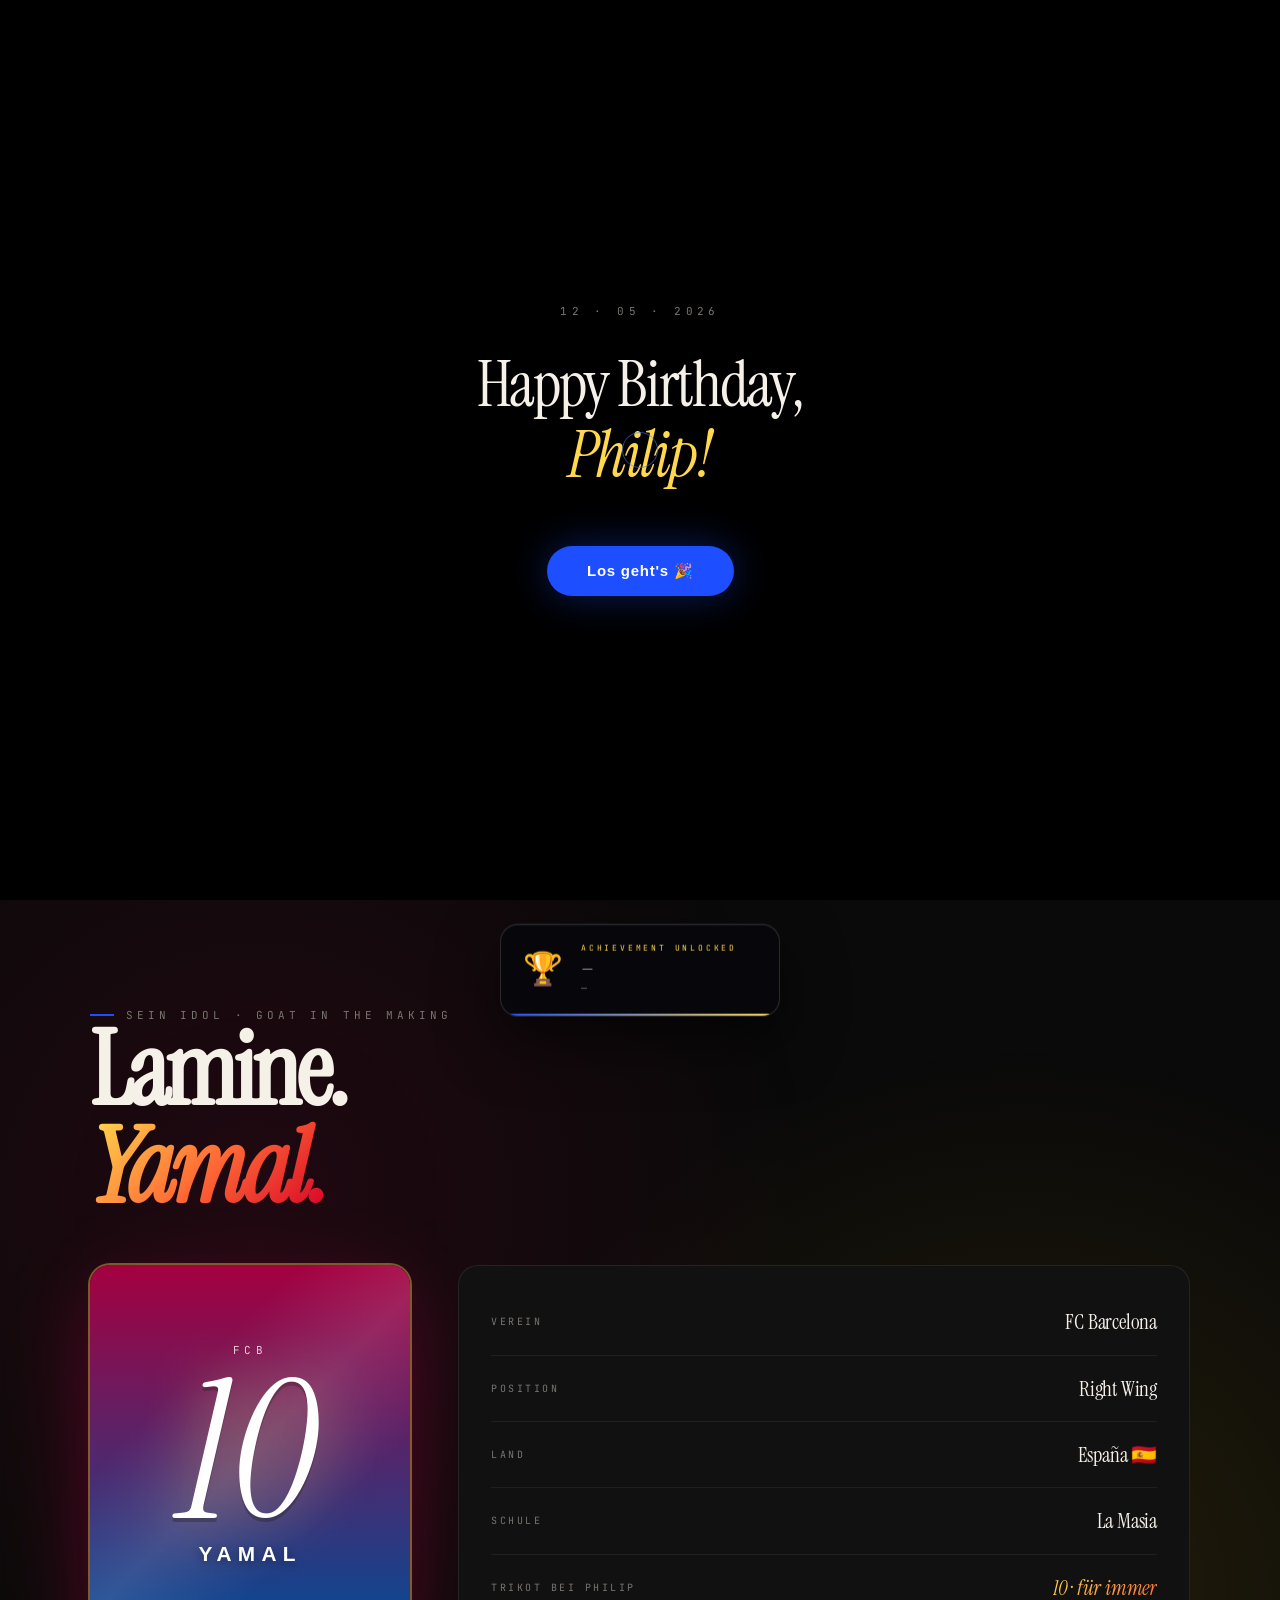
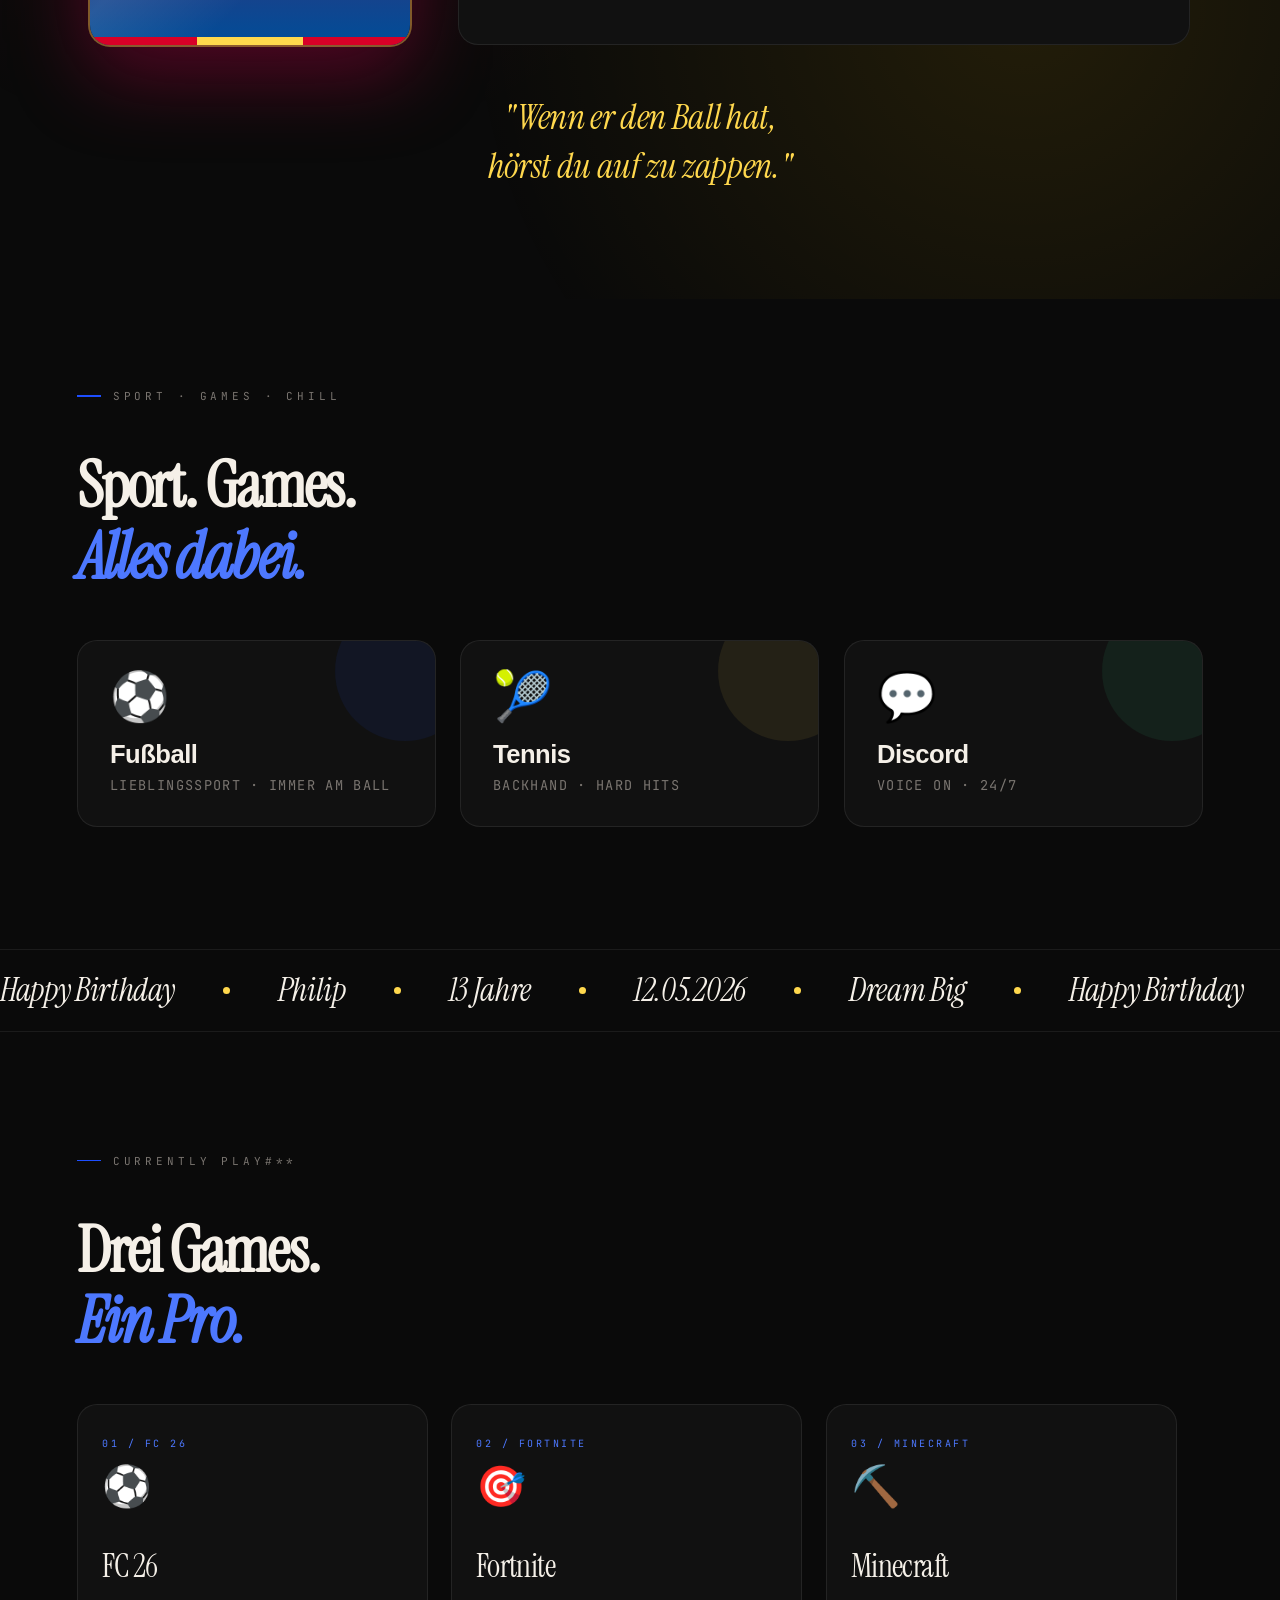
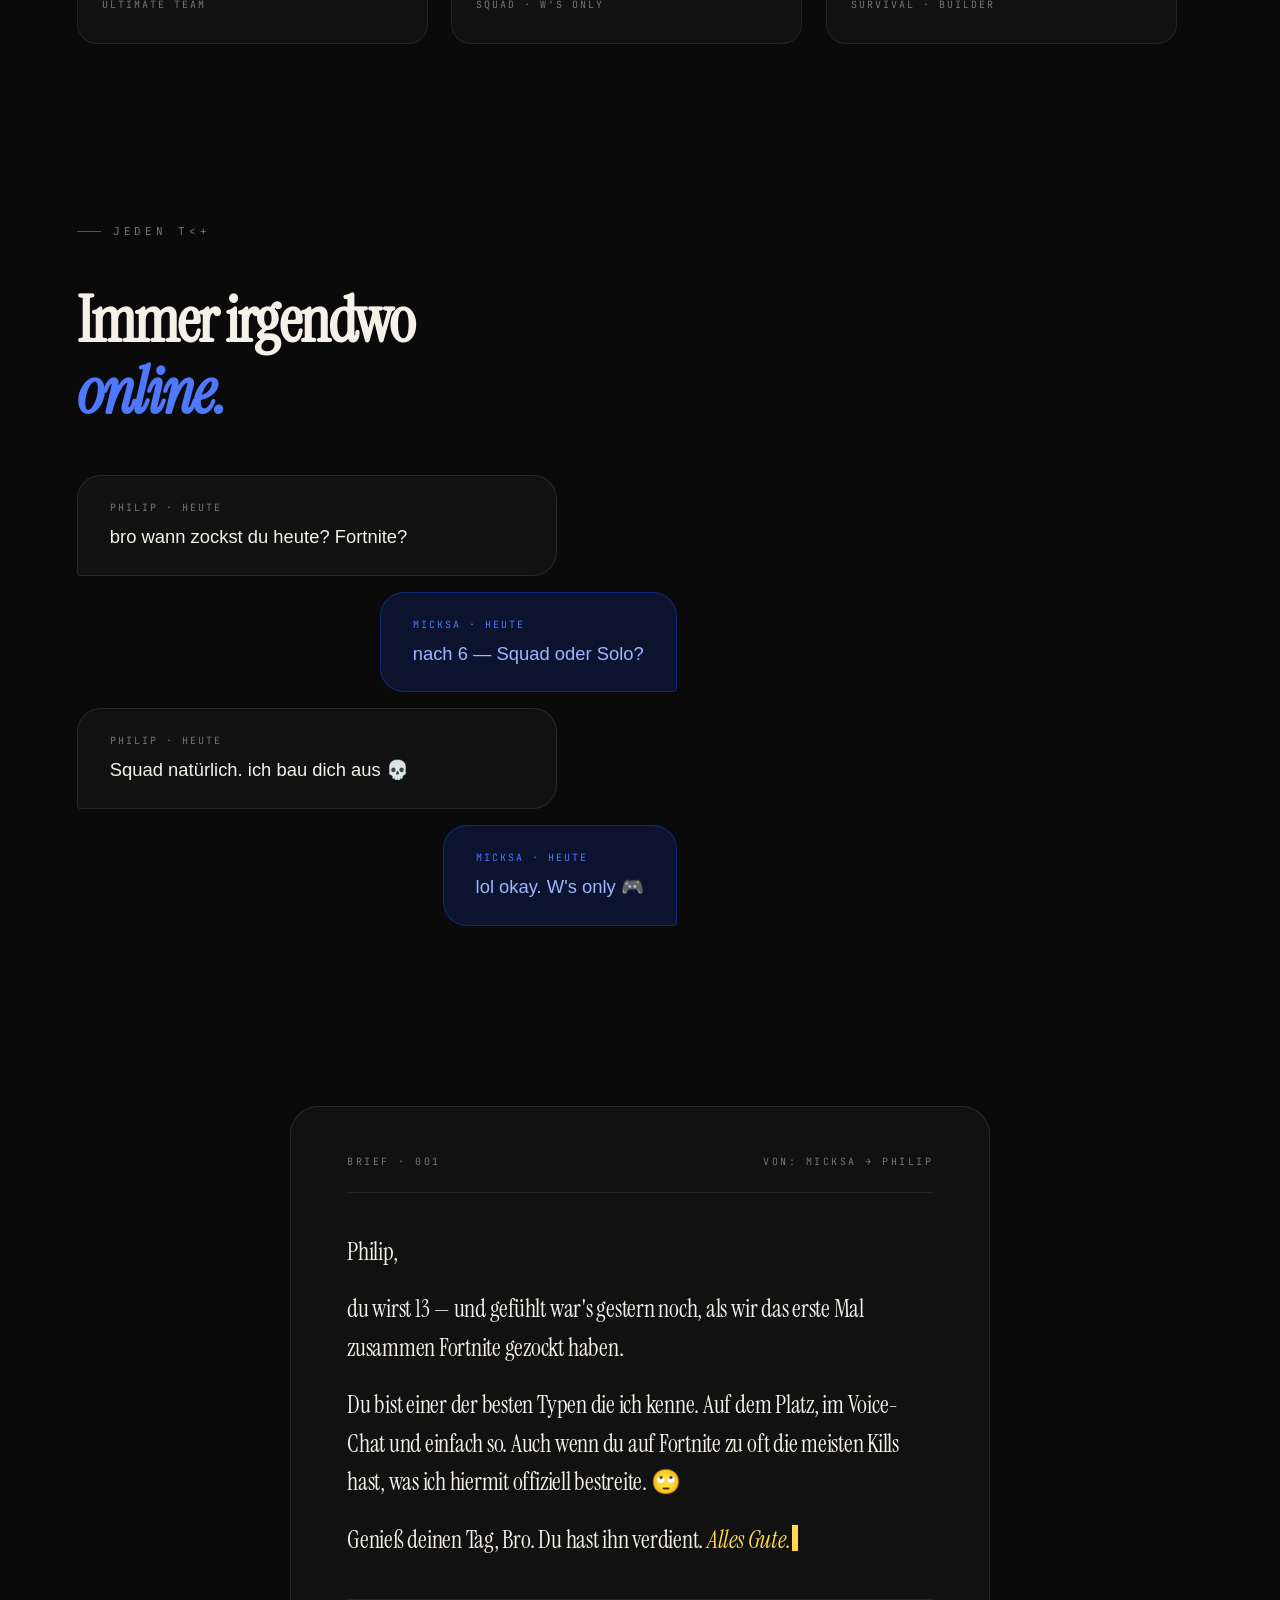
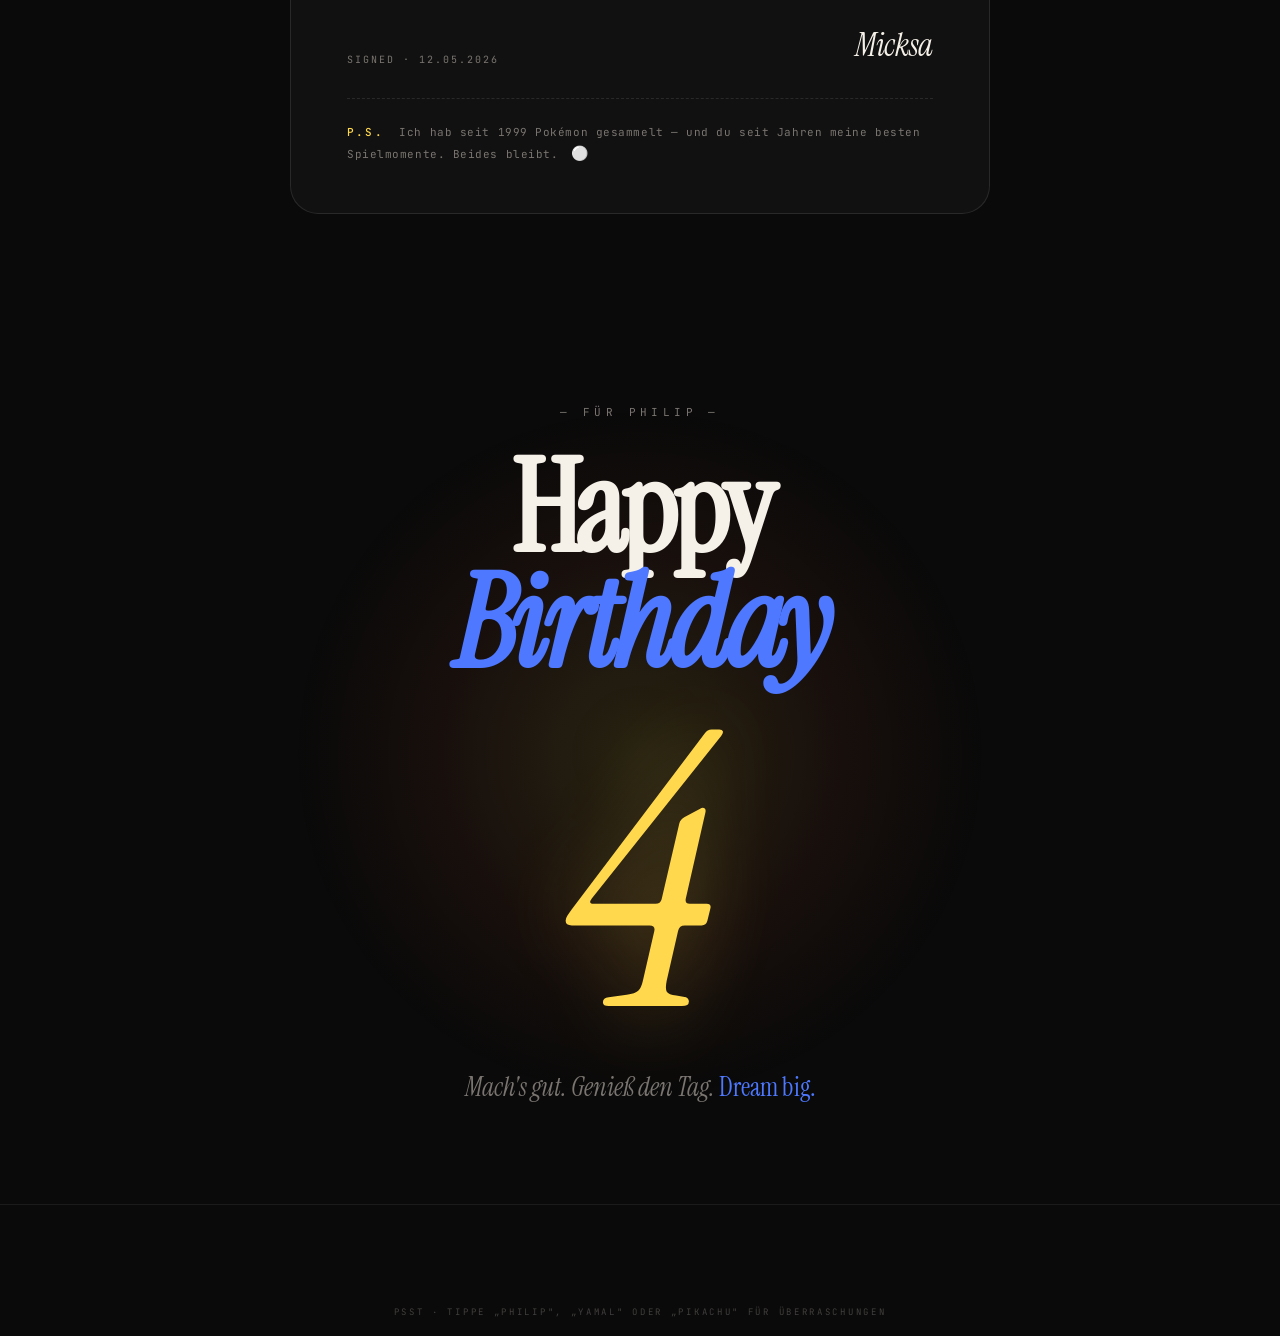
==== commit 0a181ed7: "Yamal-Tribute, Pokémon-Easter-Eggs und MORGEN-Countdown - Neue Yamal-Sektion mit Trikot (Nr. 10), St" ====
--- a/index.html
+++ b/index.html
@@ -29,7 +29,17 @@
 
 <!-- Easter egg counter -->
 <div class="egg-counter" id="egg-counter" title="Easter Eggs">
-  <span id="egg-found">0</span>/7 🔍
+  <span id="egg-found">0</span>/9 🔍
+</div>
+
+<!-- Hidden Pokéball (Micksa's signature easter egg) -->
+<div class="pokeball-egg" id="pokeball-egg" title="?">
+  <div class="pokeball">
+    <div class="pokeball-top"></div>
+    <div class="pokeball-bottom"></div>
+    <div class="pokeball-band"></div>
+    <div class="pokeball-button"></div>
+  </div>
 </div>
 
 <!-- Achievement toast -->
@@ -66,6 +76,54 @@
   </div>
 </section>
 
+<!-- ===== YAMAL TRIBUTE ===== -->
+<section id="yamal">
+  <div class="yamal-bg-stripe"></div>
+  <div class="yamal-content">
+    <div class="section-label reveal" data-scramble>Sein Idol · GOAT in the making</div>
+    <h2 class="yamal-heading reveal delay-1">
+      Lamine.<br><em>Yamal.</em>
+    </h2>
+    <div class="yamal-grid">
+      <div class="yamal-jersey reveal delay-2" data-tilt>
+        <div class="jersey-shine"></div>
+        <div class="jersey-club">FCB</div>
+        <div class="jersey-number">10</div>
+        <div class="jersey-name">YAMAL</div>
+        <div class="jersey-stripes">
+          <span></span><span></span><span></span>
+        </div>
+      </div>
+      <div class="yamal-stats reveal delay-3">
+        <div class="stat-row">
+          <span class="stat-label">Verein</span>
+          <span class="stat-value">FC Barcelona</span>
+        </div>
+        <div class="stat-row">
+          <span class="stat-label">Position</span>
+          <span class="stat-value">Right Wing</span>
+        </div>
+        <div class="stat-row">
+          <span class="stat-label">Land</span>
+          <span class="stat-value">España 🇪🇸</span>
+        </div>
+        <div class="stat-row">
+          <span class="stat-label">Schule</span>
+          <span class="stat-value">La Masia</span>
+        </div>
+        <div class="stat-row highlight">
+          <span class="stat-label">Trikot bei Philip</span>
+          <span class="stat-value">10 · für immer</span>
+        </div>
+      </div>
+    </div>
+    <p class="yamal-quote reveal delay-4">
+      <em>"Wenn er den Ball hat,<br>
+      hörst du auf zu zappen."</em>
+    </p>
+  </div>
+</section>
+
 <!-- ===== HOBBIES ===== -->
 <section id="hobbies">
   <div class="section-label reveal" data-scramble>Sport · Games · Chill</div>
@@ -182,6 +240,10 @@
       <span class="from">Signed · 12.05.2026</span>
       <span class="name">Micksa</span>
     </div>
+    <div class="brief-ps">
+      <span class="ps-label">P.S.</span>
+      Ich hab seit 1999 Pokémon gesammelt — und du seit Jahren meine besten Spielmomente. Beides bleibt. <span class="poke-mini" title="?">⚪</span>
+    </div>
   </div>
 </section>
 
@@ -202,7 +264,7 @@
     Mit viel Liebe gebaut von <em>Micksa</em> · 2026
   </div>
   <div class="footer-text reveal delay-1" style="opacity:0.5; font-size:9px;">
-    PSST · tippe „philip" für eine kleine Überraschung
+    PSST · tippe „philip", „yamal" oder „pikachu" für Überraschungen
   </div>
 </section>
 
--- a/styles.css
+++ b/styles.css
@@ -1129,6 +1129,370 @@
   text-shadow: 0 0 120px var(--yellow-glow), 0 0 40px rgba(255,216,77,0.8) !important;
 }
 
+/* ============================================
+   YAMAL TRIBUTE
+   ============================================ */
+#yamal {
+  flex-direction: column;
+  gap: 3rem;
+  align-items: flex-start;
+  min-height: auto;
+  padding: 12vh 6vw;
+  position: relative;
+  overflow: hidden;
+}
+
+.yamal-bg-stripe {
+  position: absolute;
+  inset: 0;
+  background:
+    radial-gradient(circle at 20% 30%, rgba(165, 0, 64, 0.15) 0%, transparent 45%),
+    radial-gradient(circle at 80% 70%, rgba(255, 199, 0, 0.10) 0%, transparent 45%);
+  pointer-events: none;
+}
+
+.yamal-content {
+  position: relative;
+  z-index: 2;
+  width: 100%;
+  max-width: 1100px;
+  margin: 0 auto;
+}
+
+.yamal-heading {
+  font-family: 'Instrument Serif', serif;
+  font-size: clamp(3rem, 8vw, 7rem);
+  line-height: 0.95;
+  letter-spacing: -0.04em;
+  margin-bottom: 3rem;
+}
+.yamal-heading em {
+  font-style: italic;
+  background: linear-gradient(135deg, #ffd84d 0%, #ff6b35 50%, #d80027 100%);
+  -webkit-background-clip: text;
+  background-clip: text;
+  -webkit-text-fill-color: transparent;
+  display: inline-block;
+}
+
+.yamal-grid {
+  display: grid;
+  grid-template-columns: 320px 1fr;
+  gap: 3rem;
+  align-items: stretch;
+}
+
+/* The Jersey */
+.yamal-jersey {
+  position: relative;
+  background: linear-gradient(180deg, #a50040 0%, #004d98 50%, #a50040 100%);
+  background-size: 100% 200%;
+  border-radius: var(--radius);
+  padding: 2.5rem 1.5rem;
+  display: flex;
+  flex-direction: column;
+  align-items: center;
+  justify-content: center;
+  text-align: center;
+  min-height: 380px;
+  overflow: hidden;
+  box-shadow:
+    0 0 0 2px rgba(255, 216, 77, 0.4),
+    0 30px 80px rgba(165, 0, 64, 0.45);
+  transform-style: preserve-3d;
+  cursor: pointer;
+  transition: transform 0.4s, box-shadow 0.4s;
+  animation: jerseyShimmer 8s ease-in-out infinite;
+}
+@keyframes jerseyShimmer {
+  0%, 100% { background-position: 0% 0%; }
+  50%      { background-position: 0% 100%; }
+}
+.yamal-jersey:hover {
+  box-shadow:
+    0 0 0 2px var(--yellow),
+    0 40px 120px rgba(165, 0, 64, 0.7);
+}
+.jersey-shine {
+  position: absolute;
+  inset: 0;
+  background: linear-gradient(135deg, transparent 30%, rgba(255,255,255,0.18) 50%, transparent 70%);
+  pointer-events: none;
+  opacity: 0.6;
+}
+.jersey-club {
+  font-family: 'JetBrains Mono', monospace;
+  font-size: 11px;
+  letter-spacing: 0.4em;
+  color: rgba(255,255,255,0.8);
+  margin-bottom: 0.5rem;
+  position: relative;
+  z-index: 2;
+}
+.jersey-number {
+  font-family: 'Instrument Serif', serif;
+  font-style: italic;
+  font-size: 12rem;
+  line-height: 0.85;
+  color: #fff;
+  text-shadow:
+    0 0 60px rgba(255, 216, 77, 0.6),
+    0 4px 0 rgba(0,0,0,0.25);
+  margin: 0.3rem 0;
+  position: relative;
+  z-index: 2;
+  font-weight: 400;
+}
+.jersey-name {
+  font-family: 'Cabinet Grotesk', sans-serif;
+  font-weight: 800;
+  font-size: 1.3rem;
+  letter-spacing: 0.3em;
+  color: #fff;
+  text-shadow: 0 2px 8px rgba(0,0,0,0.4);
+  margin-top: 0.3rem;
+  position: relative;
+  z-index: 2;
+}
+.jersey-stripes {
+  position: absolute;
+  bottom: 0;
+  left: 0;
+  right: 0;
+  display: flex;
+  height: 8px;
+}
+.jersey-stripes span {
+  flex: 1;
+  height: 100%;
+}
+.jersey-stripes span:nth-child(1) { background: #d80027; }
+.jersey-stripes span:nth-child(2) { background: #ffd84d; }
+.jersey-stripes span:nth-child(3) { background: #d80027; }
+
+/* Stats */
+.yamal-stats {
+  display: flex;
+  flex-direction: column;
+  gap: 0;
+  background: var(--bg-card);
+  border: 1.5px solid rgba(255,255,255,0.08);
+  border-radius: var(--radius);
+  padding: 1rem 2rem;
+  justify-content: center;
+}
+.stat-row {
+  display: flex;
+  justify-content: space-between;
+  align-items: center;
+  padding: 1.2rem 0;
+  border-bottom: 1px solid rgba(255,255,255,0.06);
+}
+.stat-row:last-child { border-bottom: none; }
+.stat-row .stat-label {
+  font-family: 'JetBrains Mono', monospace;
+  font-size: 10px;
+  letter-spacing: 0.25em;
+  text-transform: uppercase;
+  color: var(--fg-dim);
+}
+.stat-row .stat-value {
+  font-family: 'Instrument Serif', serif;
+  font-size: 1.3rem;
+  color: var(--fg);
+  letter-spacing: -0.01em;
+}
+.stat-row.highlight .stat-value {
+  font-style: italic;
+  background: linear-gradient(135deg, #ffd84d, #ff6b35);
+  -webkit-background-clip: text;
+  background-clip: text;
+  -webkit-text-fill-color: transparent;
+}
+
+.yamal-quote {
+  margin-top: 3rem;
+  font-family: 'Instrument Serif', serif;
+  font-size: clamp(1.4rem, 3vw, 2.2rem);
+  line-height: 1.4;
+  color: var(--fg);
+  text-align: center;
+  width: 100%;
+  letter-spacing: -0.01em;
+}
+.yamal-quote em {
+  font-style: italic;
+  color: var(--yellow);
+}
+
+@media (max-width: 720px) {
+  .yamal-grid { grid-template-columns: 1fr; }
+  .yamal-jersey { min-height: 320px; }
+  .jersey-number { font-size: 9rem; }
+}
+
+/* ============================================
+   POKÉBALL EASTER EGG
+   ============================================ */
+.pokeball-egg {
+  position: fixed;
+  bottom: 28px;
+  right: 28px;
+  z-index: 480;
+  width: 38px;
+  height: 38px;
+  cursor: pointer;
+  opacity: 0.35;
+  transition: opacity 0.3s, transform 0.3s;
+  animation: pokeFloat 4s ease-in-out infinite;
+}
+.pokeball-egg:hover {
+  opacity: 1;
+  transform: scale(1.2) rotate(20deg);
+}
+.pokeball-egg.found {
+  opacity: 1;
+  animation: pokeFloat 4s ease-in-out infinite, pokeShake 0.5s ease-in-out;
+}
+.pokeball-egg.caught {
+  animation: pokeCatch 0.8s cubic-bezier(0.2, 0.7, 0.2, 1) forwards;
+}
+@keyframes pokeFloat {
+  0%, 100% { transform: translateY(0); }
+  50%      { transform: translateY(-8px); }
+}
+@keyframes pokeShake {
+  0%, 100% { transform: rotate(0); }
+  25%      { transform: rotate(-15deg); }
+  75%      { transform: rotate(15deg); }
+}
+@keyframes pokeCatch {
+  0%   { transform: scale(1); }
+  30%  { transform: scale(1.4) rotate(180deg); }
+  100% { transform: scale(0) rotate(720deg); opacity: 0; }
+}
+
+.pokeball {
+  position: relative;
+  width: 100%;
+  height: 100%;
+  border-radius: 50%;
+  overflow: hidden;
+  box-shadow:
+    0 4px 12px rgba(0,0,0,0.4),
+    inset -4px -4px 8px rgba(0,0,0,0.25),
+    inset 2px 2px 4px rgba(255,255,255,0.4);
+}
+.pokeball-top {
+  position: absolute;
+  top: 0; left: 0; right: 0;
+  height: 50%;
+  background: linear-gradient(180deg, #ff3b3b 0%, #cc1f1f 100%);
+}
+.pokeball-bottom {
+  position: absolute;
+  bottom: 0; left: 0; right: 0;
+  height: 50%;
+  background: linear-gradient(180deg, #f5f5f5 0%, #d0d0d0 100%);
+}
+.pokeball-band {
+  position: absolute;
+  top: 50%;
+  left: 0; right: 0;
+  height: 4px;
+  background: #1a1a1a;
+  transform: translateY(-50%);
+}
+.pokeball-button {
+  position: absolute;
+  top: 50%;
+  left: 50%;
+  width: 12px;
+  height: 12px;
+  background: radial-gradient(circle, #fff 30%, #ddd 100%);
+  border: 2px solid #1a1a1a;
+  border-radius: 50%;
+  transform: translate(-50%, -50%);
+  z-index: 2;
+}
+
+/* Pokémon catch popup */
+.poke-popup {
+  position: fixed;
+  font-family: 'Instrument Serif', serif;
+  font-style: italic;
+  font-size: clamp(2rem, 5vw, 4rem);
+  pointer-events: none;
+  z-index: 9000;
+  white-space: nowrap;
+  color: #ffd84d;
+  text-shadow: 0 0 30px rgba(255, 216, 77, 0.6);
+  animation: pokePopupAnim 1.6s cubic-bezier(0.2, 0.9, 0.3, 1) forwards;
+}
+@keyframes pokePopupAnim {
+  0%   { opacity: 0; transform: translate(-50%, -50%) scale(0.5); }
+  20%  { opacity: 1; transform: translate(-50%, -50%) scale(1.1); }
+  70%  { opacity: 1; transform: translate(-50%, -50%) scale(1); }
+  100% { opacity: 0; transform: translate(-50%, -80%) scale(0.9); }
+}
+
+/* ============================================
+   BRIEF P.S.
+   ============================================ */
+.brief-ps {
+  margin-top: 2rem;
+  padding-top: 1.5rem;
+  border-top: 1px dashed rgba(255,255,255,0.1);
+  font-family: 'JetBrains Mono', monospace;
+  font-size: 11px;
+  line-height: 1.7;
+  letter-spacing: 0.05em;
+  color: var(--fg-dim);
+}
+.brief-ps .ps-label {
+  color: var(--yellow);
+  font-weight: 500;
+  margin-right: 0.5rem;
+  letter-spacing: 0.2em;
+}
+.brief-ps .poke-mini {
+  display: inline-block;
+  margin-left: 0.3rem;
+  cursor: pointer;
+  font-size: 14px;
+  filter: hue-rotate(0deg);
+  transition: transform 0.3s, filter 0.3s;
+}
+.brief-ps .poke-mini:hover {
+  transform: rotate(360deg) scale(1.4);
+  filter: hue-rotate(180deg);
+}
+
+/* ============================================
+   COUNTDOWN HIGHLIGHT
+   ============================================ */
+.hero-date-pill.tomorrow {
+  background: linear-gradient(135deg, var(--yellow), var(--orange));
+  color: #0a0a0a;
+  font-weight: 700;
+  border-color: transparent;
+  box-shadow: 0 0 60px var(--yellow-glow);
+  animation: pillGlow 2s ease-in-out infinite;
+}
+.hero-date-pill.tomorrow .dot { background: #d80027; }
+.hero-date-pill.today {
+  background: linear-gradient(135deg, var(--blue), var(--pink));
+  color: #fff;
+  font-weight: 800;
+  border-color: transparent;
+  box-shadow: 0 0 80px rgba(255, 77, 158, 0.6);
+  animation: pillGlow 1.5s ease-in-out infinite;
+}
+@keyframes pillGlow {
+  0%, 100% { transform: scale(1); }
+  50%      { transform: scale(1.06); }
+}
+
 /* ========== Konami flash ========== */
 @keyframes konamiFlash {
   0%, 100% { opacity: 0; }
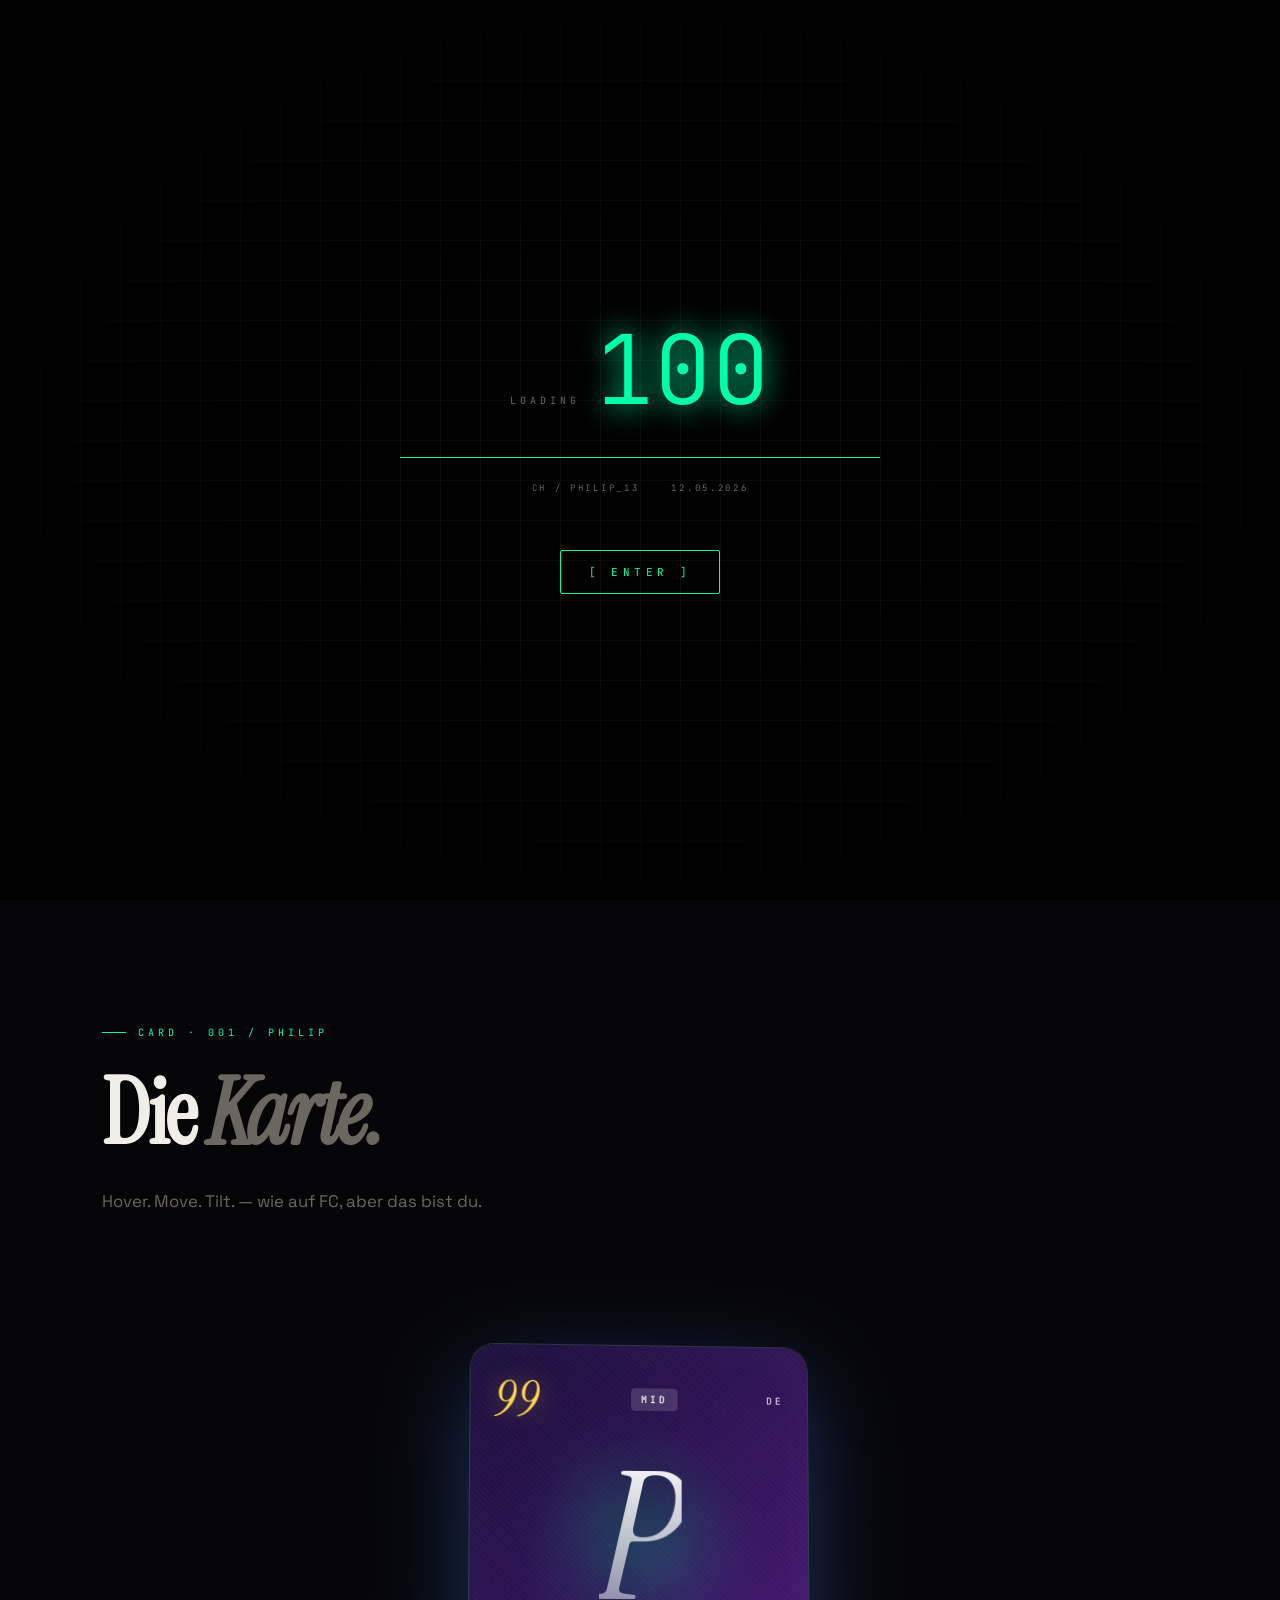
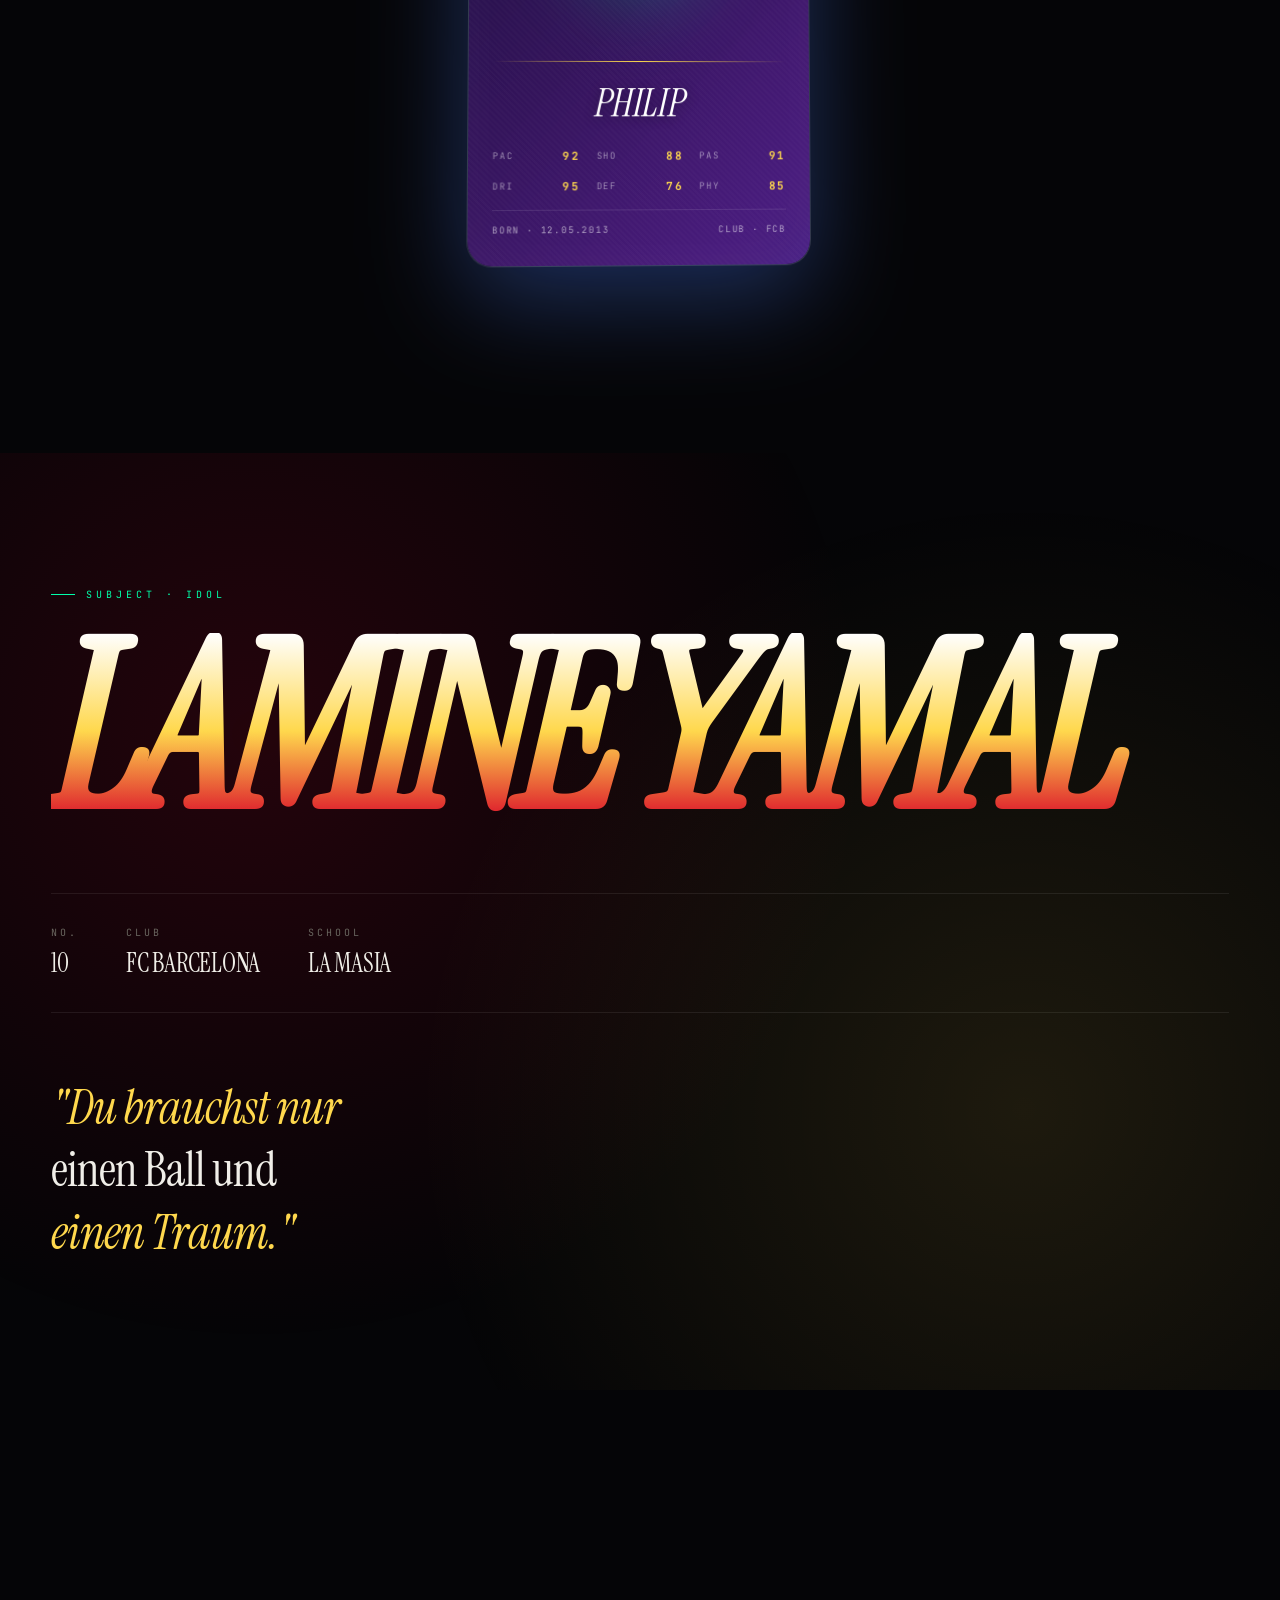
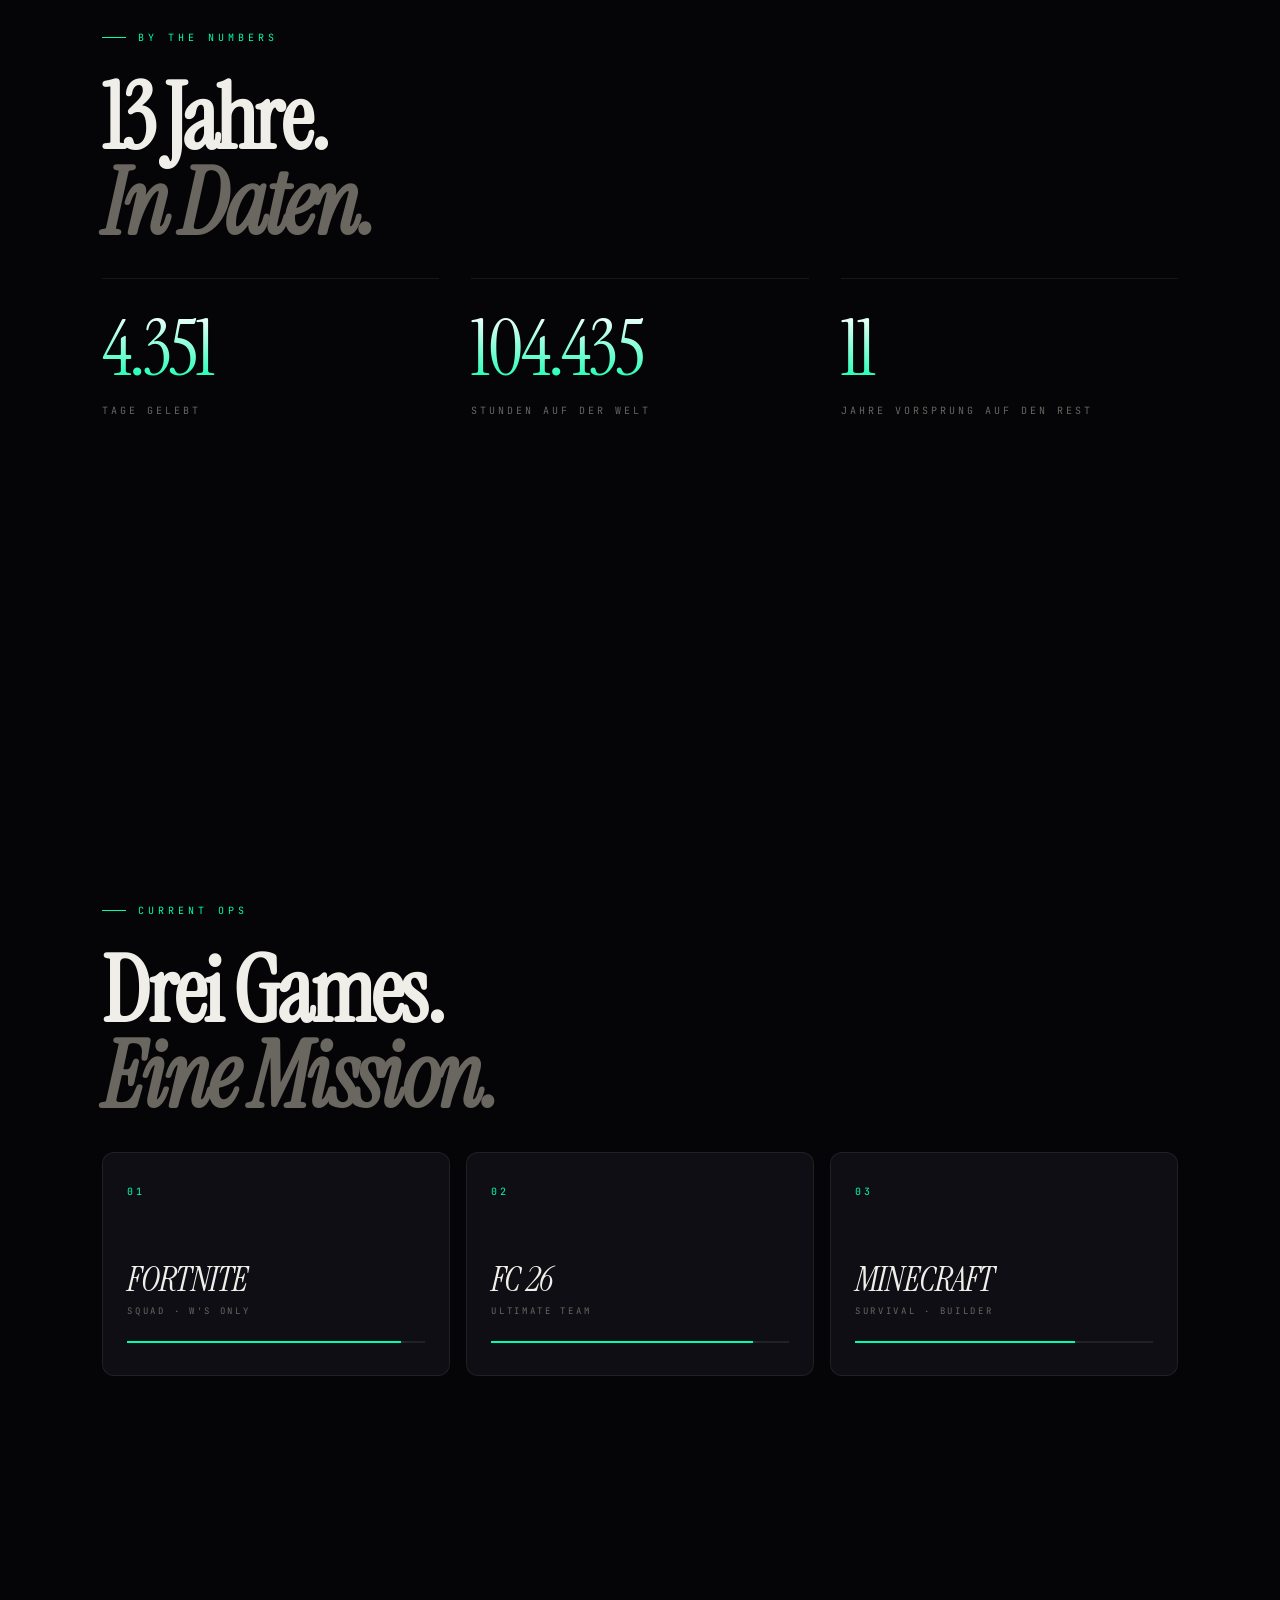
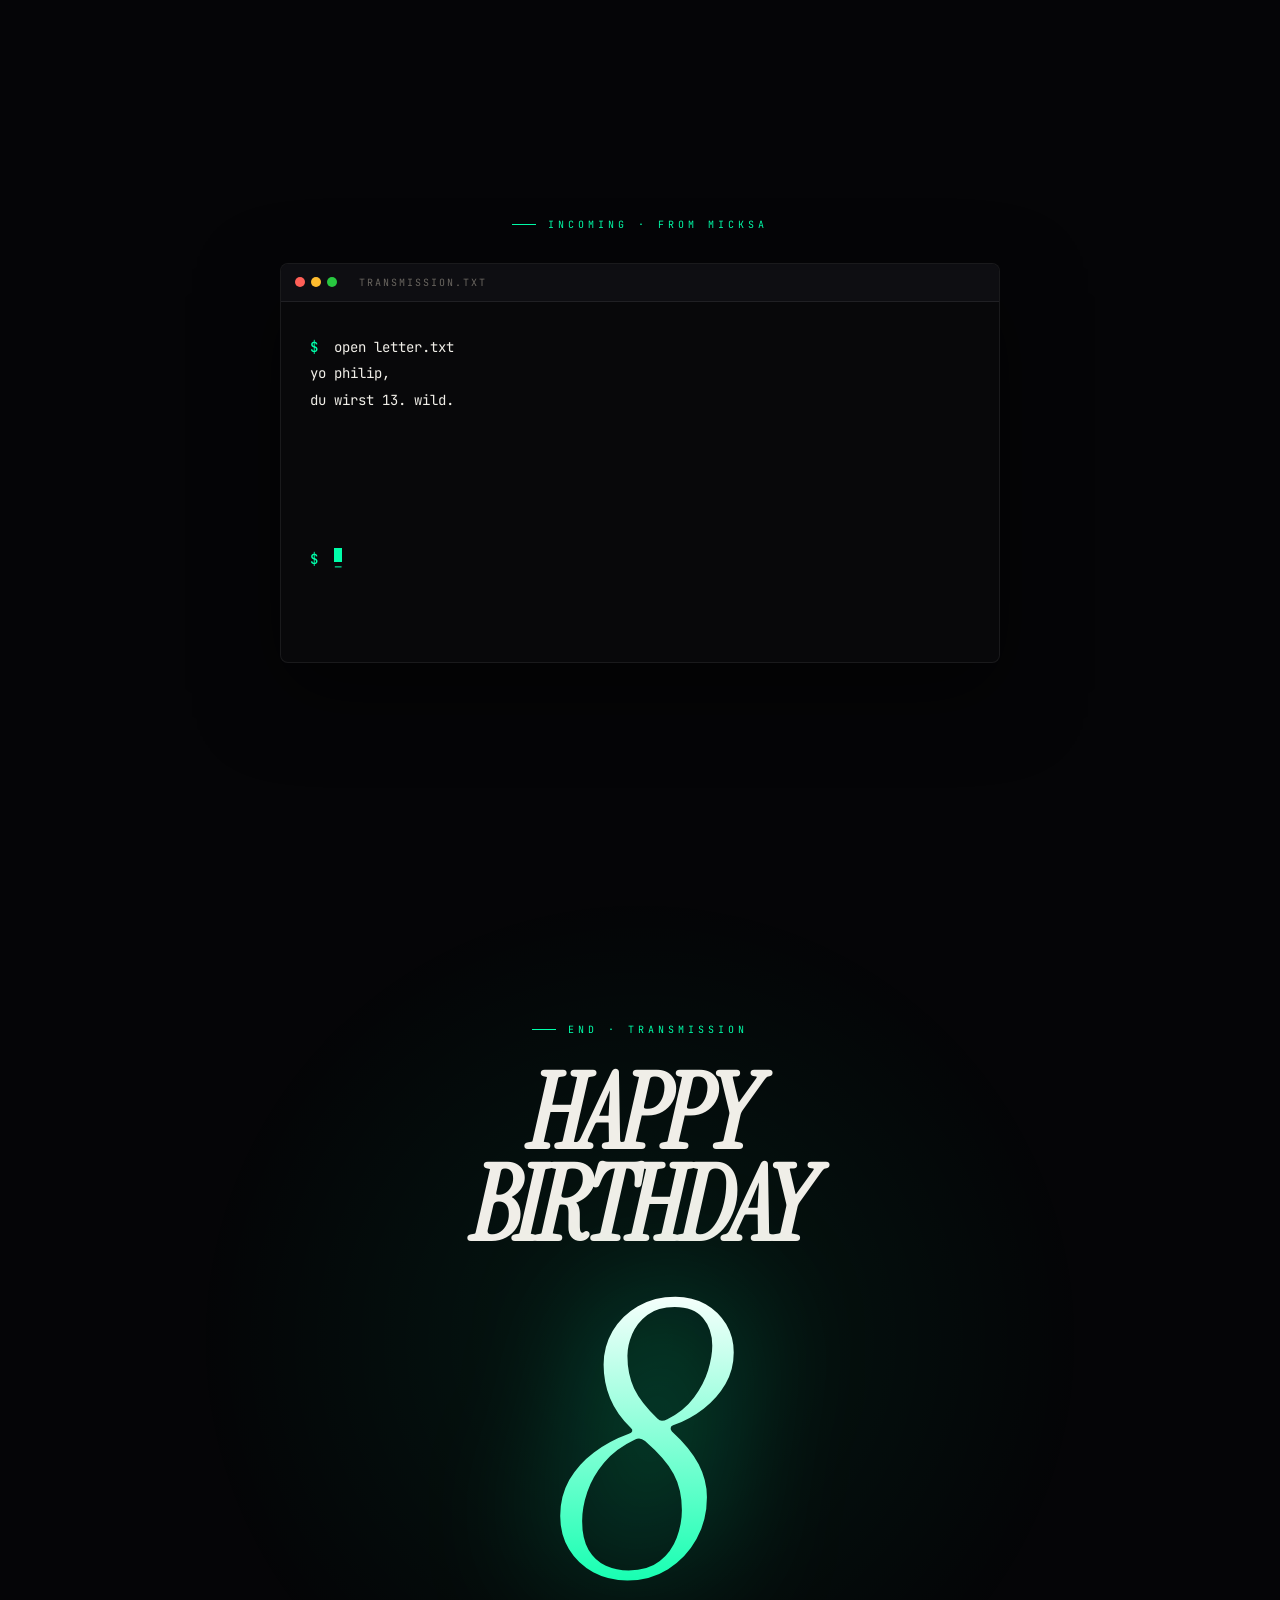
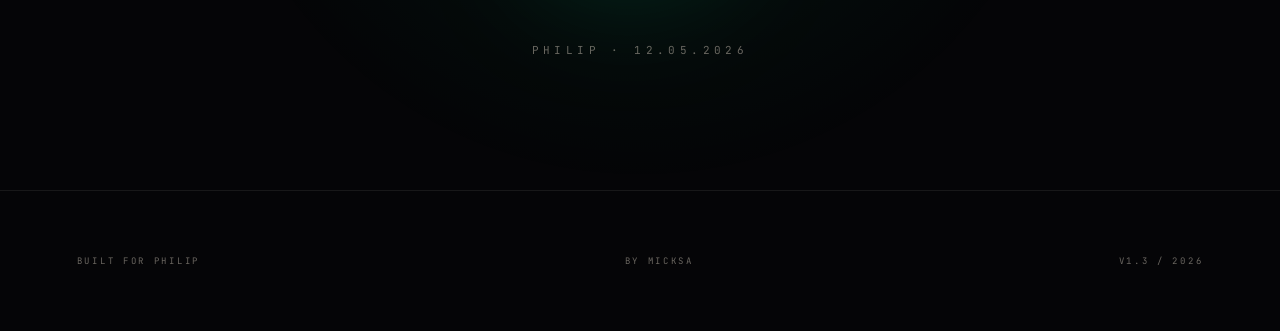
==== commit 4c7eaaa8: "Komplettes Redesign: Broadcast-Tech-Vibe statt cringe - Canvas-Particle-Background mit Maus-Repulsio" ====
--- a/index.html
+++ b/index.html
@@ -3,270 +3,243 @@
 <head>
 <meta charset="UTF-8">
 <meta name="viewport" content="width=device-width, initial-scale=1.0">
-<title>Happy Birthday Philip 🎉</title>
-<meta name="description" content="Alles Gute zum 13. Geburtstag, Philip!">
+<title>PHILIP / 13</title>
+<meta name="description" content="12.05.2026 — Philip wird 13.">
 <link rel="stylesheet" href="styles.css">
 </head>
 <body>
 
-<!-- Animated background orbs -->
-<div class="bg-orbs" aria-hidden="true">
-  <div class="orb orb-1"></div>
-  <div class="orb orb-2"></div>
-  <div class="orb orb-3"></div>
-  <div class="orb orb-4"></div>
-</div>
-
-<!-- Cursor trail container -->
-<div class="cursor-trail" aria-hidden="true"></div>
-
-<!-- Scroll progress bar -->
-<div class="scroll-progress"><div class="fill"></div></div>
-
-<!-- Custom cursor (mouse devices only) -->
-<div class="cursor-dot"></div>
-<div class="cursor-ring"></div>
-
-<!-- Easter egg counter -->
-<div class="egg-counter" id="egg-counter" title="Easter Eggs">
-  <span id="egg-found">0</span>/9 🔍
-</div>
-
-<!-- Hidden Pokéball (Micksa's signature easter egg) -->
-<div class="pokeball-egg" id="pokeball-egg" title="?">
-  <div class="pokeball">
-    <div class="pokeball-top"></div>
-    <div class="pokeball-bottom"></div>
-    <div class="pokeball-band"></div>
-    <div class="pokeball-button"></div>
-  </div>
-</div>
-
-<!-- Achievement toast -->
-<div id="achievement" aria-live="polite">
-  <div class="ach-icon" id="ach-icon">🏆</div>
-  <div class="ach-body">
-    <div class="ach-label">Achievement Unlocked</div>
-    <div class="ach-title" id="ach-title">—</div>
-    <div class="ach-desc" id="ach-desc">—</div>
-  </div>
-  <div class="ach-progress" id="ach-progress"></div>
-</div>
-
-<!-- ===== INTRO OVERLAY ===== -->
-<div id="intro-overlay">
-  <div class="intro-label">12 · 05 · 2026</div>
-  <div class="intro-heading">Happy Birthday,<br><em>Philip!</em></div>
-  <button class="intro-btn" data-magnetic>Los geht's 🎉</button>
+<!-- Canvas particle field -->
+<canvas id="particle-canvas" aria-hidden="true"></canvas>
+
+<!-- Audio toggle -->
+<button class="audio-toggle" id="audio-toggle" aria-label="Audio">
+  <span class="audio-bars">
+    <span></span><span></span><span></span><span></span>
+  </span>
+  <span class="audio-label">AUDIO OFF</span>
+</button>
+
+<!-- Scroll progress -->
+<div class="scroll-rail">
+  <div class="scroll-fill"></div>
+  <span class="scroll-coord" id="scroll-coord">000</span>
+</div>
+
+<!-- Corner data readouts (broadcast HUD) -->
+<div class="hud hud-tl">
+  <div class="hud-line">REC ●</div>
+  <div class="hud-line" id="hud-time">--:--:--</div>
+</div>
+<div class="hud hud-tr">
+  <div class="hud-line">SIGNAL · STRONG</div>
+  <div class="hud-line">CH / PHILIP</div>
+</div>
+<div class="hud hud-bl">
+  <div class="hud-line" id="hud-coords">52.5200° N · 13.4050° E</div>
+</div>
+<div class="hud hud-br">
+  <div class="hud-line">12.05.2026</div>
+</div>
+
+<!-- ===== INTRO ===== -->
+<div id="intro">
+  <div class="intro-grid"></div>
+  <div class="intro-content">
+    <div class="intro-counter">
+      <span class="intro-counter-label">LOADING</span>
+      <span class="intro-counter-num" id="intro-count">000</span>
+    </div>
+    <div class="intro-bar"><div class="intro-bar-fill"></div></div>
+    <div class="intro-meta">
+      <span>CH / PHILIP_13</span>
+      <span>12.05.2026</span>
+    </div>
+    <button class="intro-start" id="intro-start">
+      <span class="intro-start-text">[ ENTER ]</span>
+    </button>
+  </div>
 </div>
 
 <!-- ===== HERO ===== -->
-<section id="hero" data-parallax-scene>
-  <div class="hero-bg-glow"></div>
-  <div class="hero-eyebrow reveal">Happy 13th Birthday</div>
-  <h1 class="hero-name">Philip</h1>
-  <p class="hero-subline reveal delay-3">Heute. Nur um <em>dich.</em></p>
-  <div class="hero-date-pill reveal delay-4" data-magnetic>
-    <span class="dot"></span>
-    <span id="days-left">12.05.2026</span>
-  </div>
-  <div class="hero-scroll-cue">
-    <span>scroll</span>
-    <div class="cue-line"></div>
-  </div>
-</section>
-
-<!-- ===== YAMAL TRIBUTE ===== -->
+<section id="hero">
+  <div class="hero-ticker">
+    <span>NOW PLAYING</span>
+    <span class="dot-live"></span>
+    <span>BIRTHDAY MODE</span>
+    <span>·</span>
+    <span id="hero-countdown">--</span>
+  </div>
+  <h1 class="hero-name" data-glitch="PHILIP">PHILIP</h1>
+  <div class="hero-sub">
+    <span class="hero-num">13</span>
+    <span class="hero-divider"></span>
+    <span class="hero-tag">Heute. Echt jetzt.</span>
+  </div>
+</section>
+
+<!-- ===== PLAYER CARD ===== -->
+<section id="card-section">
+  <div class="section-label">CARD · 001 / PHILIP</div>
+  <h2 class="section-h">
+    Die <em>Karte.</em>
+  </h2>
+  <p class="section-p">Hover. Move. Tilt. — wie auf FC, aber das bist du.</p>
+
+  <div class="card-stage">
+    <div class="player-card" id="player-card">
+      <div class="card-holo"></div>
+      <div class="card-shine"></div>
+      <div class="card-noise"></div>
+      <div class="card-inner">
+        <div class="card-top">
+          <div class="card-rating">99</div>
+          <div class="card-position">MID</div>
+          <div class="card-flag">DE</div>
+        </div>
+        <div class="card-portrait">
+          <div class="card-portrait-glow"></div>
+          <div class="card-initial">P</div>
+        </div>
+        <div class="card-divider"></div>
+        <div class="card-name">PHILIP</div>
+        <div class="card-stats">
+          <div><span>PAC</span><b>92</b></div>
+          <div><span>SHO</span><b>88</b></div>
+          <div><span>PAS</span><b>91</b></div>
+          <div><span>DRI</span><b>95</b></div>
+          <div><span>DEF</span><b>76</b></div>
+          <div><span>PHY</span><b>85</b></div>
+        </div>
+        <div class="card-meta">
+          <span>BORN · 12.05.2013</span>
+          <span>CLUB · FCB</span>
+        </div>
+      </div>
+    </div>
+  </div>
+</section>
+
+<!-- ===== YAMAL ===== -->
 <section id="yamal">
-  <div class="yamal-bg-stripe"></div>
+  <div class="yamal-stripe"></div>
   <div class="yamal-content">
-    <div class="section-label reveal" data-scramble>Sein Idol · GOAT in the making</div>
-    <h2 class="yamal-heading reveal delay-1">
-      Lamine.<br><em>Yamal.</em>
-    </h2>
-    <div class="yamal-grid">
-      <div class="yamal-jersey reveal delay-2" data-tilt>
-        <div class="jersey-shine"></div>
-        <div class="jersey-club">FCB</div>
-        <div class="jersey-number">10</div>
-        <div class="jersey-name">YAMAL</div>
-        <div class="jersey-stripes">
-          <span></span><span></span><span></span>
-        </div>
-      </div>
-      <div class="yamal-stats reveal delay-3">
-        <div class="stat-row">
-          <span class="stat-label">Verein</span>
-          <span class="stat-value">FC Barcelona</span>
-        </div>
-        <div class="stat-row">
-          <span class="stat-label">Position</span>
-          <span class="stat-value">Right Wing</span>
-        </div>
-        <div class="stat-row">
-          <span class="stat-label">Land</span>
-          <span class="stat-value">España 🇪🇸</span>
-        </div>
-        <div class="stat-row">
-          <span class="stat-label">Schule</span>
-          <span class="stat-value">La Masia</span>
-        </div>
-        <div class="stat-row highlight">
-          <span class="stat-label">Trikot bei Philip</span>
-          <span class="stat-value">10 · für immer</span>
-        </div>
-      </div>
-    </div>
-    <p class="yamal-quote reveal delay-4">
-      <em>"Wenn er den Ball hat,<br>
-      hörst du auf zu zappen."</em>
+    <div class="section-label">SUBJECT · IDOL</div>
+    <h2 class="yamal-massive" data-split>LAMINE YAMAL</h2>
+    <div class="yamal-meta">
+      <div class="yamal-meta-block">
+        <span class="meta-key">NO.</span>
+        <span class="meta-val">10</span>
+      </div>
+      <div class="yamal-meta-block">
+        <span class="meta-key">CLUB</span>
+        <span class="meta-val">FC BARCELONA</span>
+      </div>
+      <div class="yamal-meta-block">
+        <span class="meta-key">SCHOOL</span>
+        <span class="meta-val">LA MASIA</span>
+      </div>
+    </div>
+    <p class="yamal-quote">
+      <em>"Du brauchst nur</em><br>
+      einen Ball und<br>
+      <em>einen Traum."</em>
     </p>
   </div>
 </section>
 
-<!-- ===== HOBBIES ===== -->
-<section id="hobbies">
-  <div class="section-label reveal" data-scramble>Sport · Games · Chill</div>
-  <h2 class="hobbies-heading reveal delay-1">
-    Sport. Games.<br><em>Alles dabei.</em>
-  </h2>
-  <div class="hobbies-grid">
-    <div class="hobby-card blue reveal" data-tilt>
-      <div class="accent-blob"></div>
-      <span class="card-icon">⚽</span>
-      <div class="card-title">Fußball</div>
-      <div class="card-sub">Lieblingssport · Immer am Ball</div>
-      <div class="card-shine"></div>
-    </div>
-    <div class="hobby-card yellow reveal delay-1" data-tilt>
-      <div class="accent-blob"></div>
-      <span class="card-icon">🎾</span>
-      <div class="card-title">Tennis</div>
-      <div class="card-sub">Backhand · Hard hits</div>
-      <div class="card-shine"></div>
-    </div>
-    <div class="hobby-card green reveal delay-2" data-tilt>
-      <div class="accent-blob"></div>
-      <span class="card-icon">💬</span>
-      <div class="card-title">Discord</div>
-      <div class="card-sub">Voice on · 24/7</div>
-      <div class="card-shine"></div>
-    </div>
-  </div>
-</section>
-
-<!-- Marquee -->
-<div class="marquee-wrap">
-  <div class="marquee-track">
-    <span>Happy Birthday <span class="dot"></span> Philip <span class="dot"></span> 13 Jahre <span class="dot"></span> 12.05.2026 <span class="dot"></span> Dream Big <span class="dot"></span> </span>
-    <span>Happy Birthday <span class="dot"></span> Philip <span class="dot"></span> 13 Jahre <span class="dot"></span> 12.05.2026 <span class="dot"></span> Dream Big <span class="dot"></span> </span>
-  </div>
-</div>
-
-<!-- ===== GAMES ===== -->
+<!-- ===== STATS ===== -->
+<section id="stats">
+  <div class="section-label">BY THE NUMBERS</div>
+  <h2 class="section-h">13 Jahre.<br><em>In Daten.</em></h2>
+  <div class="stats-grid">
+    <div class="stat-big">
+      <div class="stat-big-num" data-count-to="4748">0</div>
+      <div class="stat-big-label">Tage gelebt</div>
+    </div>
+    <div class="stat-big">
+      <div class="stat-big-num" data-count-to="113952">0</div>
+      <div class="stat-big-label">Stunden auf der Welt</div>
+    </div>
+    <div class="stat-big">
+      <div class="stat-big-num" data-count-to="13">0</div>
+      <div class="stat-big-label">Jahre Vorsprung auf den Rest</div>
+    </div>
+  </div>
+</section>
+
+<!-- ===== OPS / GAMES ===== -->
 <section id="games">
-  <div class="section-label reveal" data-scramble>Currently Playing</div>
-  <h2 class="hobbies-heading reveal delay-1">
-    Drei Games.<br><em>Ein Pro.</em>
-  </h2>
-  <div class="games-row">
-    <div class="game-card reveal" data-tilt>
-      <div class="glow-bg"></div>
-      <div class="num">01 / FC 26</div>
-      <div class="g-icon">⚽</div>
-      <div class="g-name">FC 26</div>
-      <div class="g-tag">Ultimate Team</div>
-      <div class="card-shine"></div>
-    </div>
-    <div class="game-card reveal delay-2 bum-trigger" data-tilt style="cursor:pointer" title="🎯">
-      <div class="glow-bg"></div>
-      <div class="num">02 / FORTNITE</div>
-      <div class="g-icon">🎯</div>
-      <div class="g-name">Fortnite</div>
-      <div class="g-tag">Squad · W's only</div>
-      <div class="card-shine"></div>
-    </div>
-    <div class="game-card reveal delay-4" data-tilt>
-      <div class="glow-bg"></div>
-      <div class="num">03 / MINECRAFT</div>
-      <div class="g-icon">⛏️</div>
-      <div class="g-name">Minecraft</div>
-      <div class="g-tag">Survival · Builder</div>
-      <div class="card-shine"></div>
-    </div>
-  </div>
-</section>
-
-<!-- ===== CHAT ===== -->
-<section id="discord">
-  <div class="section-label reveal" data-scramble>Jeden Tag</div>
-  <h2 class="hobbies-heading reveal delay-1">
-    Immer irgendwo<br><em>online.</em>
-  </h2>
-  <div class="discord-chat reveal delay-2">
-    <div class="discord-bubble">
-      <div class="user">Philip · heute</div>
-      bro wann zockst du heute? Fortnite?
-    </div>
-    <div class="discord-bubble right">
-      <div class="user">Micksa · heute</div>
-      nach 6 — Squad oder Solo?
-    </div>
-    <div class="discord-bubble">
-      <div class="user">Philip · heute</div>
-      Squad natürlich. ich bau dich aus 💀
-    </div>
-    <div class="discord-bubble right bum-trigger" style="cursor:pointer" title="🤔">
-      <div class="user">Micksa · heute</div>
-      lol okay. W's only 🎮
-    </div>
-  </div>
-</section>
-
-<!-- ===== BRIEF ===== -->
-<section id="brief">
-  <div class="brief-card reveal">
-    <div class="brief-header">
-      <span>Brief · 001</span>
-      <span>Von: Micksa → Philip</span>
-    </div>
-    <div class="brief-text">
-      <p>Philip,</p>
-      <p>du wirst 13 — und gefühlt war's gestern noch, als wir das erste Mal zusammen Fortnite gezockt haben.</p>
-      <p>Du bist einer der besten Typen die ich kenne. Auf dem Platz, im Voice-Chat und einfach so. Auch wenn du auf Fortnite zu oft die meisten Kills hast, was ich hiermit offiziell bestreite. 🙄</p>
-      <p>Genieß deinen Tag, Bro. Du hast ihn verdient.<em> Alles Gute.</em><span class="brief-cursor"></span></p>
-    </div>
-    <div class="brief-signature">
-      <span class="from">Signed · 12.05.2026</span>
-      <span class="name">Micksa</span>
-    </div>
-    <div class="brief-ps">
-      <span class="ps-label">P.S.</span>
-      Ich hab seit 1999 Pokémon gesammelt — und du seit Jahren meine besten Spielmomente. Beides bleibt. <span class="poke-mini" title="?">⚪</span>
+  <div class="section-label">CURRENT OPS</div>
+  <h2 class="section-h">Drei Games.<br><em>Eine Mission.</em></h2>
+  <div class="games-grid">
+    <div class="game-tile" data-tilt>
+      <div class="game-num">01</div>
+      <div class="game-title">FORTNITE</div>
+      <div class="game-tag">SQUAD · W's ONLY</div>
+      <div class="game-bar"><span style="width:92%"></span></div>
+    </div>
+    <div class="game-tile" data-tilt>
+      <div class="game-num">02</div>
+      <div class="game-title">FC 26</div>
+      <div class="game-tag">ULTIMATE TEAM</div>
+      <div class="game-bar"><span style="width:88%"></span></div>
+    </div>
+    <div class="game-tile" data-tilt>
+      <div class="game-num">03</div>
+      <div class="game-title">MINECRAFT</div>
+      <div class="game-tag">SURVIVAL · BUILDER</div>
+      <div class="game-bar"><span style="width:74%"></span></div>
+    </div>
+  </div>
+</section>
+
+<!-- ===== TRANSMISSION (Letter) ===== -->
+<section id="transmission">
+  <div class="section-label">INCOMING · FROM MICKSA</div>
+  <div class="terminal">
+    <div class="terminal-bar">
+      <span class="t-dot red"></span>
+      <span class="t-dot yellow"></span>
+      <span class="t-dot green"></span>
+      <span class="terminal-title">transmission.txt</span>
+    </div>
+    <div class="terminal-body">
+      <div class="terminal-line"><span class="t-prompt">$</span> open letter.txt</div>
+      <div class="terminal-line" data-typeline>yo philip,</div>
+      <div class="terminal-line" data-typeline></div>
+      <div class="terminal-line" data-typeline>du wirst 13. wild.</div>
+      <div class="terminal-line" data-typeline>fühlt sich an wie gestern, dass wir das erste mal zusammen reingegangen sind.</div>
+      <div class="terminal-line" data-typeline></div>
+      <div class="terminal-line" data-typeline>halt's wie yamal — kopf runter, weiter ballern.</div>
+      <div class="terminal-line" data-typeline>der rest kommt von allein.</div>
+      <div class="terminal-line" data-typeline></div>
+      <div class="terminal-line" data-typeline>happy birthday, bro.</div>
+      <div class="terminal-line" data-typeline>— micksa</div>
+      <div class="terminal-line"><span class="t-prompt">$</span> <span class="t-cursor">_</span></div>
     </div>
   </div>
 </section>
 
 <!-- ===== FINALE ===== -->
 <section id="finale">
-  <div class="finale-orb"></div>
-  <div class="finale-pre reveal">— Für Philip —</div>
-  <h2 class="finale-hb reveal delay-1 bum-trigger" style="cursor:pointer" title="🎉">
-    Happy<br><em>Birthday</em>
-  </h2>
-  <div class="finale-num" data-finale-num>13</div>
-  <p class="finale-sub reveal delay-3">Mach's gut. Genieß den Tag. <em>Dream big.</em></p>
+  <div class="finale-bg"></div>
+  <div class="section-label">END · TRANSMISSION</div>
+  <div class="finale-stack">
+    <h2 class="finale-hb">HAPPY<br>BIRTHDAY</h2>
+    <div class="finale-num" data-finale-num>13</div>
+    <div class="finale-sig">PHILIP · 12.05.2026</div>
+  </div>
 </section>
 
 <!-- ===== FOOTER ===== -->
-<section id="footer">
-  <div class="footer-text reveal">
-    Mit viel Liebe gebaut von <em>Micksa</em> · 2026
-  </div>
-  <div class="footer-text reveal delay-1" style="opacity:0.5; font-size:9px;">
-    PSST · tippe „philip", „yamal" oder „pikachu" für Überraschungen
-  </div>
-</section>
+<footer id="footer">
+  <div class="footer-row">
+    <span>BUILT FOR PHILIP</span>
+    <span>BY MICKSA</span>
+    <span>v1.3 / 2026</span>
+  </div>
+</footer>
 
 <script src="script.js"></script>
 </body>
--- a/styles.css
+++ b/styles.css
@@ -1,27 +1,24 @@
 /* ============================================
-   PHILIP — HAPPY BIRTHDAY
-   Verspielt, bunt, freundlich, schwarz
+   PHILIP / 13
+   Broadcast · Tech · 3D
    ============================================ */
 
 @import url('https://api.fontshare.com/v2/css?f[]=cabinet-grotesk@400,500,700,800,900&display=swap');
-@import url('https://fonts.googleapis.com/css2?family=Instrument+Serif:ital@0;1&family=JetBrains+Mono:wght@300;400;500&display=swap');
+@import url('https://fonts.googleapis.com/css2?family=Instrument+Serif:ital@0;1&family=JetBrains+Mono:wght@300;400;500&family=Space+Grotesk:wght@300;400;500;700&display=swap');
 
 :root {
-  --bg: #0a0a0a;
-  --bg-card: #111111;
-  --bg-card2: #151515;
-  --fg: #f5f0e8;
-  --fg-dim: #7a7570;
-  --blue: #1d4eff;
-  --blue-light: #4d78ff;
-  --blue-glow: rgba(29, 78, 255, 0.35);
-  --yellow: #ffd84d;
-  --yellow-glow: rgba(255, 216, 77, 0.3);
-  --orange: #ff6b35;
-  --green: #39d98a;
-  --pink: #ff4d9e;
-  --radius: 20px;
-  --radius-sm: 12px;
+  --bg: #050507;
+  --bg-2: #0a0a0e;
+  --bg-card: #0e0e14;
+  --fg: #f0eee8;
+  --fg-dim: #6a6660;
+  --fg-faint: #34322e;
+  --accent: #00ffaa;
+  --accent-2: #ff3366;
+  --accent-3: #ffd84d;
+  --blue: #4a7fff;
+  --line: rgba(240, 238, 232, 0.08);
+  --line-strong: rgba(240, 238, 232, 0.18);
 }
 
 * { box-sizing: border-box; margin: 0; padding: 0; }
@@ -31,1470 +28,1059 @@
 body {
   background: var(--bg);
   color: var(--fg);
-  font-family: 'Cabinet Grotesk', 'DM Sans', 'Inter', sans-serif;
+  font-family: 'Space Grotesk', 'Cabinet Grotesk', sans-serif;
   -webkit-font-smoothing: antialiased;
   overflow-x: hidden;
-  cursor: default;
-}
-
-body.has-cursor,
-body.has-cursor * { cursor: none !important; }
-
-::selection { background: var(--blue); color: #fff; }
-
-/* ========== Animated background orbs ========== */
-.bg-orbs {
+  position: relative;
+}
+
+body::before {
+  content: '';
   position: fixed;
   inset: 0;
-  z-index: 0;
-  overflow: hidden;
+  background:
+    repeating-linear-gradient(0deg, transparent 0, transparent 2px, rgba(255,255,255,0.012) 2px, rgba(255,255,255,0.012) 3px);
   pointer-events: none;
-}
-.orb {
-  position: absolute;
-  border-radius: 50%;
-  filter: blur(90px);
-  opacity: 0.55;
-  mix-blend-mode: screen;
-  will-change: transform;
-}
-.orb-1 {
-  width: 520px; height: 520px;
-  background: radial-gradient(circle, var(--blue) 0%, transparent 70%);
-  top: -10%; left: -10%;
-  animation: orbDrift1 28s ease-in-out infinite;
-}
-.orb-2 {
-  width: 420px; height: 420px;
-  background: radial-gradient(circle, var(--yellow) 0%, transparent 70%);
-  top: -5%; right: -10%;
-  animation: orbDrift2 34s ease-in-out infinite;
-  opacity: 0.4;
-}
-.orb-3 {
-  width: 380px; height: 380px;
-  background: radial-gradient(circle, var(--orange) 0%, transparent 70%);
-  bottom: -10%; left: 15%;
-  animation: orbDrift3 32s ease-in-out infinite;
-  opacity: 0.45;
-}
-.orb-4 {
-  width: 340px; height: 340px;
-  background: radial-gradient(circle, var(--pink) 0%, transparent 70%);
-  bottom: -5%; right: 5%;
-  animation: orbDrift4 26s ease-in-out infinite;
-  opacity: 0.35;
-}
-@keyframes orbDrift1 {
-  0%, 100% { transform: translate(0, 0) scale(1); }
-  33%      { transform: translate(40vw, 50vh) scale(1.15); }
-  66%      { transform: translate(20vw, 80vh) scale(0.9); }
-}
-@keyframes orbDrift2 {
-  0%, 100% { transform: translate(0, 0) scale(1); }
-  33%      { transform: translate(-50vw, 40vh) scale(1.2); }
-  66%      { transform: translate(-30vw, 70vh) scale(0.95); }
-}
-@keyframes orbDrift3 {
-  0%, 100% { transform: translate(0, 0) scale(1); }
-  33%      { transform: translate(50vw, -40vh) scale(1.1); }
-  66%      { transform: translate(70vw, -20vh) scale(0.85); }
-}
-@keyframes orbDrift4 {
-  0%, 100% { transform: translate(0, 0) scale(1); }
-  33%      { transform: translate(-40vw, -50vh) scale(1.25); }
-  66%      { transform: translate(-60vw, -30vh) scale(0.9); }
-}
-
-/* All sections sit above the orbs */
-section, .marquee-wrap, .scroll-progress, .sound-toggle, #intro-overlay {
-  position: relative;
-  z-index: 1;
-}
-#intro-overlay { z-index: 10000; }
-.scroll-progress { z-index: 1000; }
-.sound-toggle { z-index: 500; }
-
-/* ========== Cursor trail ========== */
-.cursor-trail {
+  z-index: 9000;
+  mix-blend-mode: overlay;
+}
+
+::selection { background: var(--accent); color: #000; }
+
+img { max-width: 100%; }
+
+/* ============================================
+   PARTICLE CANVAS
+   ============================================ */
+#particle-canvas {
   position: fixed;
   inset: 0;
+  width: 100%;
+  height: 100%;
+  z-index: 0;
   pointer-events: none;
-  z-index: 99997;
-}
-.trail-dot {
-  position: absolute;
-  width: 6px;
-  height: 6px;
-  background: var(--blue-light);
-  border-radius: 50%;
+}
+
+/* ============================================
+   BROADCAST HUD
+   ============================================ */
+.hud {
+  position: fixed;
+  z-index: 50;
+  font-family: 'JetBrains Mono', monospace;
+  font-size: 10px;
+  letter-spacing: 0.25em;
+  color: var(--fg-dim);
+  text-transform: uppercase;
   pointer-events: none;
-  transform: translate(-50%, -50%);
-  animation: trailFade 0.7s ease-out forwards;
-  box-shadow: 0 0 12px var(--blue-glow);
-}
-@keyframes trailFade {
-  0%   { opacity: 0.8; transform: translate(-50%, -50%) scale(1); }
-  100% { opacity: 0;   transform: translate(-50%, -50%) scale(0.3); }
-}
-
-/* ========== Magnetic ========== */
-[data-magnetic] {
-  transition: transform 0.4s cubic-bezier(0.2, 0.7, 0.2, 1);
-  will-change: transform;
-}
-
-/* ========== Scroll progress ========== */
-.scroll-progress {
+  mix-blend-mode: difference;
+  filter: invert(1);
+}
+.hud-tl { top: 28px; left: 28px; text-align: left; }
+.hud-tr { top: 28px; right: 28px; text-align: right; }
+.hud-bl { bottom: 28px; left: 28px; }
+.hud-br { bottom: 28px; right: 28px; text-align: right; }
+.hud-line { line-height: 1.7; }
+.hud-line:first-child { color: var(--fg); }
+
+@media (max-width: 720px) {
+  .hud { font-size: 8px; }
+  .hud-tl, .hud-tr, .hud-bl, .hud-br { top: 14px; left: 14px; }
+  .hud-tr { left: auto; right: 14px; }
+  .hud-bl { top: auto; bottom: 14px; }
+  .hud-br { top: auto; bottom: 14px; left: auto; right: 14px; }
+}
+
+/* ============================================
+   AUDIO TOGGLE
+   ============================================ */
+.audio-toggle {
   position: fixed;
-  top: 0; left: 0; right: 0;
-  height: 3px;
-  background: rgba(255,255,255,0.08);
-  z-index: 1000;
-}
-.scroll-progress .fill {
-  height: 100%;
-  background: linear-gradient(90deg, var(--blue), var(--yellow));
-  width: 0%;
-  transition: width 0.1s linear;
-}
-
-/* ========== Sound toggle ========== */
-.sound-toggle {
-  position: fixed;
-  bottom: 28px;
+  bottom: 64px;
   right: 28px;
-  z-index: 500;
-  background: rgba(255,255,255,0.07);
-  backdrop-filter: blur(12px);
-  border: 1.5px solid rgba(255,255,255,0.12);
-  color: var(--fg-dim);
-  font-family: 'JetBrains Mono', monospace;
-  font-size: 10px;
-  letter-spacing: 0.2em;
-  text-transform: uppercase;
-  padding: 10px 16px;
+  z-index: 60;
+  background: rgba(10,10,14,0.6);
+  backdrop-filter: blur(20px);
+  border: 1px solid var(--line);
+  color: var(--fg-dim);
+  font-family: 'JetBrains Mono', monospace;
+  font-size: 9px;
+  letter-spacing: 0.3em;
+  padding: 10px 14px;
+  border-radius: 4px;
   cursor: pointer;
-  border-radius: 999px;
-  display: flex;
-  align-items: center;
-  gap: 8px;
+  display: flex;
+  align-items: center;
+  gap: 10px;
   transition: all 0.3s;
 }
-.sound-toggle:hover {
-  border-color: var(--blue);
-  color: var(--blue);
-}
-.sound-toggle .bars {
+.audio-toggle:hover {
+  border-color: var(--accent);
+  color: var(--accent);
+}
+.audio-bars {
   display: inline-flex;
   gap: 2px;
-  align-items: center;
+  align-items: flex-end;
   height: 12px;
 }
-.sound-toggle .bars span {
-  display: block;
+.audio-bars span {
   width: 2px;
+  height: 30%;
   background: currentColor;
-  height: 30%;
-  border-radius: 999px;
-}
-.sound-toggle.on .bars span { animation: eq 0.9s ease-in-out infinite; }
-.sound-toggle.on .bars span:nth-child(2) { animation-delay: 0.15s; }
-.sound-toggle.on .bars span:nth-child(3) { animation-delay: 0.3s; }
-.sound-toggle.on .bars span:nth-child(4) { animation-delay: 0.45s; }
-@keyframes eq {
+}
+.audio-toggle.on .audio-bars span {
+  animation: audioBar 0.7s ease-in-out infinite;
+}
+.audio-toggle.on .audio-bars span:nth-child(2) { animation-delay: 0.1s; }
+.audio-toggle.on .audio-bars span:nth-child(3) { animation-delay: 0.2s; }
+.audio-toggle.on .audio-bars span:nth-child(4) { animation-delay: 0.3s; }
+@keyframes audioBar {
   0%, 100% { height: 30%; }
-  50% { height: 100%; }
-}
-
-/* ========== Custom cursor ========== */
-.cursor-dot {
+  50%      { height: 100%; }
+}
+
+@media (max-width: 720px) {
+  .audio-toggle { bottom: 50px; right: 14px; padding: 8px 10px; }
+}
+
+/* ============================================
+   SCROLL RAIL
+   ============================================ */
+.scroll-rail {
   position: fixed;
-  width: 8px;
-  height: 8px;
-  background: var(--blue);
-  border-radius: 50%;
-  pointer-events: none;
-  z-index: 99999;
-  left: -20px;
-  top: -20px;
-  transform: translate(-50%, -50%);
-  transition: transform 0.15s, background 0.3s, width 0.2s, height 0.2s;
-  will-change: transform, left, top;
-}
-.cursor-ring {
-  position: fixed;
-  width: 36px;
-  height: 36px;
-  border: 1.5px solid rgba(77, 120, 255, 0.6);
-  border-radius: 50%;
-  pointer-events: none;
-  z-index: 99998;
-  left: -50px;
-  top: -50px;
-  transform: translate(-50%, -50%);
-  transition: width 0.3s cubic-bezier(0.2, 0.7, 0.2, 1),
-              height 0.3s cubic-bezier(0.2, 0.7, 0.2, 1),
-              border-color 0.3s;
-  will-change: left, top;
-}
-.cursor-ring.hover {
-  width: 60px;
-  height: 60px;
-  border-color: var(--blue);
-}
-.cursor-dot.hover {
-  width: 12px;
-  height: 12px;
-  background: var(--yellow);
-}
-
-/* ========== Bum Bum easter egg ========== */
-.bumbum-pop {
-  position: fixed;
-  font-family: 'Instrument Serif', serif;
-  font-style: italic;
-  font-size: clamp(2.5rem, 7vw, 7rem);
-  pointer-events: none;
-  z-index: 9000;
-  white-space: nowrap;
-  animation: bumbumAnim 1.4s cubic-bezier(0.2, 0.9, 0.3, 1) forwards;
-}
-@keyframes bumbumAnim {
-  0%   { opacity: 0; transform: translate(-50%,-50%) scale(0.5) rotate(-6deg); }
-  18%  { opacity: 1; transform: translate(-50%,-50%) scale(1.15) rotate(-6deg); }
-  65%  { opacity: 1; transform: translate(-50%,-50%) scale(1) rotate(-6deg); }
-  100% { opacity: 0; transform: translate(-50%,-50%) scale(1.5) rotate(-6deg); }
-}
-
-/* ========== BumBum counter badge ========== */
-.bumbum-badge {
-  position: fixed;
-  bottom: 28px;
-  left: 28px;
-  z-index: 500;
-  background: rgba(255,255,255,0.06);
-  border: 1.5px solid rgba(255,255,255,0.1);
-  border-radius: 999px;
-  padding: 10px 16px;
-  font-family: 'JetBrains Mono', monospace;
-  font-size: 10px;
+  top: 50%;
+  right: 14px;
+  transform: translateY(-50%);
+  width: 1px;
+  height: 200px;
+  background: var(--line);
+  z-index: 40;
+}
+.scroll-fill {
+  position: absolute;
+  top: 0;
+  left: -1px;
+  width: 3px;
+  background: var(--accent);
+  height: 0%;
+  box-shadow: 0 0 12px var(--accent);
+}
+.scroll-coord {
+  position: absolute;
+  top: -28px;
+  left: 50%;
+  transform: translateX(-50%);
+  font-family: 'JetBrains Mono', monospace;
+  font-size: 9px;
   letter-spacing: 0.2em;
-  text-transform: uppercase;
-  color: var(--fg-dim);
-  backdrop-filter: blur(12px);
-}
-.bumbum-badge span { color: var(--yellow); font-weight: 500; }
-
-/* ========== Reveal animations ========== */
-.reveal {
-  opacity: 0;
-  transform: translateY(36px);
-  transition: opacity 1s cubic-bezier(0.2, 0.7, 0.2, 1),
-              transform 1s cubic-bezier(0.2, 0.7, 0.2, 1);
-}
-.reveal.in { opacity: 1; transform: translateY(0); }
-
-.reveal-up {
-  opacity: 0;
-  transform: translateY(60px);
-  transition: opacity 1.2s cubic-bezier(0.2, 0.7, 0.2, 1),
-              transform 1.2s cubic-bezier(0.2, 0.7, 0.2, 1);
-}
-.reveal-up.in { opacity: 1; transform: translateY(0); }
-
-.reveal-scale {
-  opacity: 0;
-  transform: scale(0.88);
-  transition: opacity 1s cubic-bezier(0.2, 0.7, 0.2, 1),
-              transform 1s cubic-bezier(0.2, 0.7, 0.2, 1);
-}
-.reveal-scale.in { opacity: 1; transform: scale(1); }
-
-.delay-1 { transition-delay: 0.1s !important; }
-.delay-2 { transition-delay: 0.2s !important; }
-.delay-3 { transition-delay: 0.35s !important; }
-.delay-4 { transition-delay: 0.5s !important; }
-.delay-5 { transition-delay: 0.65s !important; }
-
-/* ========== SECTIONS ========== */
-section {
-  width: 100%;
-  min-height: 100vh;
-  display: flex;
-  align-items: center;
-  justify-content: center;
-  padding: 8vh 6vw;
-  position: relative;
-  overflow: hidden;
-}
-
-/* ========== INTRO OVERLAY ========== */
-#intro-overlay {
+  color: var(--accent);
+}
+@media (max-width: 720px) {
+  .scroll-rail { display: none; }
+}
+
+/* ============================================
+   INTRO
+   ============================================ */
+#intro {
   position: fixed;
   inset: 0;
   background: #000;
-  z-index: 10000;
+  z-index: 9999;
   display: flex;
   align-items: center;
   justify-content: center;
-  flex-direction: column;
-  gap: 2rem;
-  cursor: pointer;
-  transition: opacity 1s ease-out, visibility 1s;
-}
-#intro-overlay.gone {
+  transition: opacity 0.8s, visibility 0.8s;
+}
+#intro.gone {
   opacity: 0;
   visibility: hidden;
   pointer-events: none;
 }
-.intro-label {
+.intro-grid {
+  position: absolute;
+  inset: 0;
+  background-image:
+    linear-gradient(to right, rgba(255,255,255,0.04) 1px, transparent 1px),
+    linear-gradient(to bottom, rgba(255,255,255,0.04) 1px, transparent 1px);
+  background-size: 40px 40px;
+  mask-image: radial-gradient(ellipse at center, #000 30%, transparent 80%);
+  -webkit-mask-image: radial-gradient(ellipse at center, #000 30%, transparent 80%);
+}
+.intro-content {
+  position: relative;
+  z-index: 2;
+  display: flex;
+  flex-direction: column;
+  align-items: center;
+  gap: 1.5rem;
+  text-align: center;
+}
+.intro-counter {
+  display: flex;
+  align-items: baseline;
+  gap: 1rem;
+}
+.intro-counter-label {
+  font-family: 'JetBrains Mono', monospace;
+  font-size: 10px;
+  letter-spacing: 0.4em;
+  color: var(--fg-dim);
+}
+.intro-counter-num {
+  font-family: 'JetBrains Mono', monospace;
+  font-size: clamp(3rem, 8vw, 6rem);
+  color: var(--accent);
+  font-weight: 300;
+  text-shadow: 0 0 30px var(--accent);
+}
+.intro-bar {
+  width: min(80vw, 480px);
+  height: 1px;
+  background: var(--line);
+  overflow: hidden;
+}
+.intro-bar-fill {
+  height: 100%;
+  background: var(--accent);
+  width: 0%;
+  box-shadow: 0 0 12px var(--accent);
+  transition: width 0.1s linear;
+}
+.intro-meta {
+  display: flex;
+  gap: 2rem;
+  font-family: 'JetBrains Mono', monospace;
+  font-size: 9px;
+  letter-spacing: 0.3em;
+  color: var(--fg-dim);
+}
+.intro-start {
+  margin-top: 2rem;
+  background: transparent;
+  border: 1px solid var(--accent);
+  color: var(--accent);
+  padding: 14px 28px;
   font-family: 'JetBrains Mono', monospace;
   font-size: 11px;
   letter-spacing: 0.4em;
-  color: var(--fg-dim);
-  text-transform: uppercase;
-  animation: fadeUp 0.8s cubic-bezier(0.2, 0.7, 0.2, 1) 0.2s both;
-}
-.intro-heading {
-  font-family: 'Instrument Serif', serif;
-  font-size: clamp(2.5rem, 5vw, 4.5rem);
-  letter-spacing: -0.03em;
-  text-align: center;
-  line-height: 1.1;
-  animation: fadeUp 0.8s cubic-bezier(0.2, 0.7, 0.2, 1) 0.4s both;
-}
-.intro-heading em { font-style: italic; color: var(--yellow); }
-.intro-btn {
-  margin-top: 1.5rem;
-  background: var(--blue);
-  color: #fff;
-  font-family: 'Cabinet Grotesk', 'DM Sans', sans-serif;
-  font-size: 15px;
-  font-weight: 700;
-  letter-spacing: 0.05em;
-  padding: 16px 40px;
-  border-radius: 999px;
-  border: none;
   cursor: pointer;
-  transition: transform 0.25s, box-shadow 0.25s;
-  box-shadow: 0 0 40px var(--blue-glow);
-  animation: fadeUp 0.8s cubic-bezier(0.2, 0.7, 0.2, 1) 0.6s both;
-}
-.intro-btn:hover {
-  transform: scale(1.06);
-  box-shadow: 0 0 70px var(--blue-glow);
-}
-@keyframes fadeUp {
-  from { opacity: 0; transform: translateY(20px); }
-  to   { opacity: 1; transform: translateY(0); }
-}
-
-/* ========== HERO ========== */
-#hero {
+  opacity: 0;
+  transform: translateY(10px);
+  transition: opacity 0.4s, transform 0.4s, background 0.2s;
+  border-radius: 2px;
+}
+.intro-start.ready {
+  opacity: 1;
+  transform: translateY(0);
+}
+.intro-start:hover {
+  background: var(--accent);
+  color: #000;
+}
+
+/* ============================================
+   SECTIONS
+   ============================================ */
+section {
+  position: relative;
+  z-index: 1;
+  min-height: 100vh;
+  display: flex;
   flex-direction: column;
-  text-align: center;
-  gap: 0;
-  min-height: 100vh;
-}
-
-.hero-bg-glow {
-  position: absolute;
-  width: 700px;
-  height: 700px;
-  border-radius: 50%;
-  background: radial-gradient(circle, rgba(29,78,255,0.18) 0%, rgba(77,120,255,0.06) 50%, transparent 70%);
-  left: 50%;
-  top: 50%;
-  transform: translate(-50%, -50%);
-  pointer-events: none;
-  transition: transform 0.6s cubic-bezier(0.2, 0.7, 0.2, 1);
-  will-change: transform;
-}
-
-.hero-eyebrow {
-  font-family: 'JetBrains Mono', monospace;
-  font-size: 11px;
+  justify-content: center;
+  padding: 14vh 8vw;
+  max-width: 100%;
+}
+
+.section-label {
+  font-family: 'JetBrains Mono', monospace;
+  font-size: 10px;
   letter-spacing: 0.4em;
-  color: var(--fg-dim);
+  color: var(--accent);
   text-transform: uppercase;
   margin-bottom: 2rem;
+  display: inline-flex;
+  align-items: center;
+  gap: 0.7rem;
+  width: max-content;
+}
+.section-label::before {
+  content: '';
+  width: 24px;
+  height: 1px;
+  background: var(--accent);
+  display: inline-block;
+}
+
+.section-h {
+  font-family: 'Instrument Serif', serif;
+  font-size: clamp(2.6rem, 7vw, 6rem);
+  line-height: 0.95;
+  letter-spacing: -0.03em;
+  margin-bottom: 2rem;
+}
+.section-h em {
+  font-style: italic;
+  color: var(--fg-dim);
+}
+.section-p {
+  font-size: 1.05rem;
+  color: var(--fg-dim);
+  max-width: 50ch;
+  margin-bottom: 4rem;
+  line-height: 1.6;
+}
+
+/* ============================================
+   HERO
+   ============================================ */
+#hero {
+  align-items: center;
+  text-align: center;
+  justify-content: center;
+}
+.hero-ticker {
+  display: inline-flex;
+  align-items: center;
+  gap: 1rem;
+  font-family: 'JetBrains Mono', monospace;
+  font-size: 10px;
+  letter-spacing: 0.3em;
+  color: var(--fg-dim);
+  padding: 8px 16px;
+  border: 1px solid var(--line);
+  border-radius: 999px;
+  margin-bottom: 3rem;
+  text-transform: uppercase;
+  backdrop-filter: blur(10px);
+  background: rgba(10,10,14,0.4);
+}
+.hero-ticker .dot-live {
+  width: 8px;
+  height: 8px;
+  background: var(--accent-2);
+  border-radius: 50%;
+  box-shadow: 0 0 12px var(--accent-2);
+  animation: livePulse 1.4s ease-in-out infinite;
+}
+@keyframes livePulse {
+  0%, 100% { transform: scale(1); opacity: 1; }
+  50%      { transform: scale(1.3); opacity: 0.5; }
 }
 
 .hero-name {
   font-family: 'Instrument Serif', serif;
-  font-size: clamp(4rem, 15vw, 14rem);
-  line-height: 0.88;
-  letter-spacing: -0.02em;
-  padding: 0.05em 0.1em;
-  position: relative;
-  background: linear-gradient(135deg, #fff 0%, var(--blue-light) 55%, var(--yellow) 100%);
+  font-size: clamp(5rem, 22vw, 22rem);
+  line-height: 0.85;
+  letter-spacing: -0.06em;
+  font-style: italic;
+  position: relative;
+  background: linear-gradient(180deg, #fff 0%, #fff 60%, var(--fg-dim) 100%);
   -webkit-background-clip: text;
+  background-clip: text;
   -webkit-text-fill-color: transparent;
-  background-clip: text;
+  animation: heroIn 1.5s cubic-bezier(0.2, 0.7, 0.2, 1) both;
+  cursor: default;
+}
+.hero-name[data-glitch] {
+  position: relative;
+}
+.hero-name[data-glitch]::before,
+.hero-name[data-glitch]::after {
+  content: attr(data-glitch);
+  position: absolute;
+  inset: 0;
+  font-style: italic;
+  background: none;
+  -webkit-text-fill-color: initial;
+  opacity: 0;
+  pointer-events: none;
+}
+.hero-name[data-glitch]::before {
+  color: var(--accent);
+  transform: translate(-2px, 0);
+  mix-blend-mode: screen;
+}
+.hero-name[data-glitch]::after {
+  color: var(--accent-2);
+  transform: translate(2px, 0);
+  mix-blend-mode: screen;
+}
+.hero-name.glitch::before,
+.hero-name.glitch::after {
+  animation: glitchKey 0.4s steps(4, end);
+}
+@keyframes glitchKey {
+  0%   { opacity: 0.8; transform: translate(-3px, -1px); clip-path: inset(20% 0 60% 0); }
+  25%  { opacity: 0.6; transform: translate(3px, 2px);  clip-path: inset(70% 0 5% 0); }
+  50%  { opacity: 0.7; transform: translate(-2px, 1px); clip-path: inset(30% 0 50% 0); }
+  75%  { opacity: 0.4; transform: translate(2px, -2px); clip-path: inset(85% 0 0% 0); }
+  100% { opacity: 0; transform: translate(0,0); }
+}
+@keyframes heroIn {
+  0%   { opacity: 0; transform: translateY(40px); filter: blur(10px); }
+  100% { opacity: 1; transform: translateY(0); filter: blur(0); }
+}
+
+.hero-sub {
+  display: inline-flex;
+  align-items: center;
+  gap: 1.5rem;
+  margin-top: 2rem;
+  font-family: 'JetBrains Mono', monospace;
+  font-size: 12px;
+  letter-spacing: 0.3em;
+  color: var(--fg-dim);
+  text-transform: uppercase;
+  animation: heroIn 1.5s cubic-bezier(0.2, 0.7, 0.2, 1) 0.4s both;
+}
+.hero-num {
+  color: var(--accent);
+  font-size: 18px;
+  font-weight: 500;
+}
+.hero-divider {
+  width: 40px;
+  height: 1px;
+  background: var(--line-strong);
+}
+.hero-tag {
+  font-family: 'Instrument Serif', serif;
+  font-style: italic;
+  font-size: 15px;
+  letter-spacing: 0;
+  text-transform: none;
+  color: var(--fg);
+}
+
+/* ============================================
+   PLAYER CARD
+   ============================================ */
+#card-section {
+  align-items: flex-start;
+}
+.card-stage {
+  width: 100%;
+  display: flex;
+  justify-content: center;
+  align-items: center;
+  perspective: 1500px;
+  padding: 4rem 0;
+}
+
+.player-card {
+  width: 340px;
+  height: 520px;
+  border-radius: 24px;
+  position: relative;
+  transform-style: preserve-3d;
+  will-change: transform;
+  transition: transform 0.4s cubic-bezier(0.2,0.7,0.2,1);
+  background:
+    linear-gradient(135deg,
+      #1a0e3a 0%,
+      #2a1454 25%,
+      #3d1e7a 50%,
+      #2a1454 75%,
+      #1a0e3a 100%);
   background-size: 200% 200%;
-  animation: heroReveal 1.2s cubic-bezier(0.2, 0.7, 0.2, 1) 0.6s both,
-             heroShimmer 6s ease-in-out 1.8s infinite alternate;
-}
-
-@keyframes heroReveal {
-  from { opacity: 0; filter: blur(12px); transform: scale(0.88) translateY(0.2em); }
-  to   { opacity: 1; filter: blur(0); transform: scale(1) translateY(0); }
-}
-
-@keyframes heroShimmer {
-  0%   { background-position: 0% 50%; }
-  100% { background-position: 100% 50%; }
-}
-
-.hero-subline {
-  font-family: 'Instrument Serif', serif;
-  font-style: italic;
-  font-size: clamp(1.2rem, 2.5vw, 2.2rem);
-  color: var(--fg-dim);
-  margin-top: 1.5rem;
-  letter-spacing: -0.01em;
-}
-.hero-subline em { color: var(--yellow); font-style: normal; }
-
-/* Floating confetti shapes */
-.confetti {
+  box-shadow:
+    0 0 0 1px rgba(255,255,255,0.15),
+    0 30px 100px rgba(74, 127, 255, 0.35),
+    inset 0 0 60px rgba(255,255,255,0.03);
+  overflow: hidden;
+  cursor: grab;
+}
+.player-card:active { cursor: grabbing; }
+
+.card-holo {
   position: absolute;
-  border-radius: 50%;
+  inset: 0;
+  background:
+    linear-gradient(135deg,
+      transparent 0%,
+      rgba(255,0,255,0.15) 25%,
+      rgba(0,255,255,0.15) 50%,
+      rgba(255,255,0,0.15) 75%,
+      transparent 100%);
+  background-size: 300% 300%;
+  mix-blend-mode: color-dodge;
   pointer-events: none;
   opacity: 0.5;
-  animation: confettiFloat linear infinite;
-}
-@keyframes confettiFloat {
-  0%   { transform: translateY(0) rotate(0deg); opacity: 0.5; }
-  100% { transform: translateY(-110vh) rotate(720deg); opacity: 0; }
-}
-
-.hero-date-pill {
-  margin-top: 3rem;
-  display: inline-flex;
-  align-items: center;
-  gap: 12px;
-  padding: 12px 24px;
-  border: 1.5px solid rgba(255,255,255,0.15);
-  border-radius: 999px;
-  font-family: 'JetBrains Mono', monospace;
-  font-size: 11px;
-  letter-spacing: 0.25em;
-  text-transform: uppercase;
-  color: var(--fg-dim);
-}
-.hero-date-pill .dot {
-  width: 7px; height: 7px;
-  background: var(--yellow);
-  border-radius: 50%;
-  box-shadow: 0 0 12px var(--yellow-glow);
-  animation: pulse 1.6s ease-in-out infinite;
-}
-@keyframes pulse {
-  0%, 100% { transform: scale(1); opacity: 1; }
-  50% { transform: scale(1.5); opacity: 0.6; }
-}
-
-/* Hero scroll cue */
-.hero-scroll-cue {
-  position: absolute;
-  bottom: 2.5rem;
-  left: 50%;
-  transform: translateX(-50%);
-  display: flex;
-  flex-direction: column;
-  align-items: center;
-  gap: 0.6rem;
-  color: var(--fg-dim);
-  font-family: 'JetBrains Mono', monospace;
-  font-size: 9px;
-  letter-spacing: 0.4em;
-  text-transform: uppercase;
-  opacity: 0;
-  animation: scrollCueFade 1s ease-out 2.5s forwards;
-}
-.hero-scroll-cue .cue-line {
-  width: 1px;
-  height: 48px;
-  background: linear-gradient(to bottom, var(--blue-light), transparent);
-  animation: scrollLine 1.8s ease-in-out infinite;
-}
-@keyframes scrollCueFade {
-  from { opacity: 0; transform: translateX(-50%) translateY(8px); }
-  to   { opacity: 1; transform: translateX(-50%) translateY(0); }
-}
-@keyframes scrollLine {
-  0%   { transform: scaleY(0); transform-origin: top; opacity: 0; }
-  40%  { transform: scaleY(1); transform-origin: top; opacity: 1; }
-  60%  { transform: scaleY(1); transform-origin: bottom; opacity: 1; }
-  100% { transform: scaleY(0); transform-origin: bottom; opacity: 0; }
-}
-
-/* ========== HOBBIES ========== */
-#hobbies {
-  flex-direction: column;
-  gap: 3rem;
-  align-items: flex-start;
-  min-height: auto;
-  padding: 10vh 6vw;
-}
-
-.section-label {
-  font-family: 'JetBrains Mono', monospace;
-  font-size: 11px;
-  letter-spacing: 0.35em;
-  color: var(--fg-dim);
-  text-transform: uppercase;
-  display: flex;
-  align-items: center;
-  gap: 12px;
-}
-.section-label::before {
-  content: '';
-  display: block;
-  width: 24px;
-  height: 1.5px;
-  background: var(--blue);
-}
-
-.hobbies-heading {
-  font-family: 'Instrument Serif', serif;
-  font-size: clamp(2.5rem, 5vw, 4rem);
-  letter-spacing: -0.03em;
-  line-height: 1.1;
-  max-width: 18ch;
-}
-.hobbies-heading em { font-style: italic; color: var(--blue-light); }
-
-.hobbies-grid {
-  display: grid;
-  grid-template-columns: repeat(auto-fill, minmax(300px, 1fr));
-  gap: 1.5rem;
-  width: 100%;
-  max-width: 1200px;
-}
-
-/* Card shine layer */
+}
 .card-shine {
   position: absolute;
   inset: 0;
-  border-radius: inherit;
+  background: radial-gradient(circle at 50% 50%, rgba(255,255,255,0.25) 0%, transparent 50%);
   pointer-events: none;
   opacity: 0;
   transition: opacity 0.3s;
+}
+.player-card:hover .card-shine { opacity: 1; }
+.card-noise {
+  position: absolute;
+  inset: 0;
+  background-image:
+    repeating-linear-gradient(45deg, transparent 0, transparent 2px, rgba(255,255,255,0.02) 2px, rgba(255,255,255,0.02) 4px);
+  pointer-events: none;
+}
+.card-inner {
+  position: relative;
   z-index: 2;
-}
-
-.hobby-card {
+  padding: 1.8rem 1.5rem;
+  height: 100%;
+  display: flex;
+  flex-direction: column;
+  color: #fff;
+}
+
+.card-top {
+  display: flex;
+  align-items: center;
+  justify-content: space-between;
+  font-family: 'JetBrains Mono', monospace;
+  font-size: 10px;
+  letter-spacing: 0.2em;
+}
+.card-rating {
+  font-family: 'Instrument Serif', serif;
+  font-style: italic;
+  font-size: 3.2rem;
+  line-height: 1;
+  color: var(--accent-3);
+  text-shadow: 0 0 24px rgba(255,216,77,0.5);
+  font-weight: 400;
+}
+.card-position {
+  background: rgba(255,255,255,0.15);
+  backdrop-filter: blur(10px);
+  padding: 5px 10px;
+  border-radius: 4px;
+  font-weight: 500;
+  letter-spacing: 0.3em;
+}
+.card-flag {
+  font-weight: 500;
+  letter-spacing: 0.3em;
+  color: rgba(255,255,255,0.8);
+}
+
+.card-portrait {
+  flex: 1;
+  display: flex;
+  align-items: center;
+  justify-content: center;
+  position: relative;
+  margin: 1rem 0;
+}
+.card-portrait-glow {
+  position: absolute;
+  width: 200px;
+  height: 200px;
+  background: radial-gradient(circle, rgba(0,255,170,0.3) 0%, transparent 70%);
+  filter: blur(30px);
+}
+.card-initial {
+  font-family: 'Instrument Serif', serif;
+  font-style: italic;
+  font-size: 11rem;
+  line-height: 1;
+  background: linear-gradient(180deg, #fff 0%, rgba(255,255,255,0.4) 100%);
+  -webkit-background-clip: text;
+  background-clip: text;
+  -webkit-text-fill-color: transparent;
+  position: relative;
+  z-index: 2;
+  filter: drop-shadow(0 4px 20px rgba(0,0,0,0.5));
+}
+
+.card-divider {
+  height: 1px;
+  background: linear-gradient(90deg, transparent, var(--accent-3), transparent);
+  margin: 0.5rem 0;
+}
+
+.card-name {
+  font-family: 'Instrument Serif', serif;
+  font-style: italic;
+  font-size: 2.4rem;
+  text-align: center;
+  letter-spacing: -0.01em;
+  margin: 0.5rem 0 1rem;
+  text-shadow: 0 2px 12px rgba(0,0,0,0.4);
+}
+
+.card-stats {
+  display: grid;
+  grid-template-columns: repeat(3, 1fr);
+  gap: 0.5rem 1rem;
+  font-family: 'JetBrains Mono', monospace;
+  font-size: 11px;
+  letter-spacing: 0.15em;
+}
+.card-stats div {
+  display: flex;
+  justify-content: space-between;
+  align-items: center;
+  padding: 4px 0;
+}
+.card-stats span {
+  color: rgba(255,255,255,0.5);
+  font-size: 9px;
+  letter-spacing: 0.2em;
+}
+.card-stats b {
+  font-weight: 700;
+  color: var(--accent-3);
+}
+
+.card-meta {
+  display: flex;
+  justify-content: space-between;
+  margin-top: 0.8rem;
+  padding-top: 0.8rem;
+  border-top: 1px solid rgba(255,255,255,0.1);
+  font-family: 'JetBrains Mono', monospace;
+  font-size: 9px;
+  letter-spacing: 0.2em;
+  color: rgba(255,255,255,0.6);
+}
+
+@media (max-width: 720px) {
+  .player-card { width: 280px; height: 440px; }
+  .card-rating { font-size: 2.5rem; }
+  .card-initial { font-size: 9rem; }
+  .card-name { font-size: 2rem; }
+}
+
+/* ============================================
+   YAMAL
+   ============================================ */
+#yamal {
+  align-items: flex-start;
+  position: relative;
+  overflow: hidden;
+  padding: 14vh 4vw;
+}
+.yamal-stripe {
+  position: absolute;
+  inset: 0;
+  background:
+    radial-gradient(circle at 20% 30%, rgba(216, 0, 39, 0.15) 0%, transparent 50%),
+    radial-gradient(circle at 80% 70%, rgba(255, 216, 77, 0.1) 0%, transparent 50%);
+  pointer-events: none;
+}
+.yamal-content {
+  position: relative;
+  z-index: 2;
+  width: 100%;
+}
+.yamal-massive {
+  font-family: 'Instrument Serif', serif;
+  font-style: italic;
+  font-size: clamp(3.5rem, 18vw, 22rem);
+  line-height: 0.85;
+  letter-spacing: -0.06em;
+  word-break: break-word;
+  background: linear-gradient(180deg, #fff 0%, #ffd84d 50%, #d80027 100%);
+  -webkit-background-clip: text;
+  background-clip: text;
+  -webkit-text-fill-color: transparent;
+  margin-bottom: 4rem;
+  position: relative;
+}
+
+.yamal-meta {
+  display: flex;
+  flex-wrap: wrap;
+  gap: 3rem;
+  padding: 2rem 0;
+  border-top: 1px solid var(--line);
+  border-bottom: 1px solid var(--line);
+  margin-bottom: 4rem;
+}
+.yamal-meta-block {
+  display: flex;
+  flex-direction: column;
+  gap: 0.5rem;
+}
+.meta-key {
+  font-family: 'JetBrains Mono', monospace;
+  font-size: 10px;
+  letter-spacing: 0.3em;
+  color: var(--fg-dim);
+}
+.meta-val {
+  font-family: 'Instrument Serif', serif;
+  font-size: 1.6rem;
+  letter-spacing: -0.01em;
+  color: var(--fg);
+}
+
+.yamal-quote {
+  font-family: 'Instrument Serif', serif;
+  font-size: clamp(1.6rem, 4vw, 3rem);
+  line-height: 1.3;
+  letter-spacing: -0.02em;
+  max-width: 18ch;
+  color: var(--fg);
+}
+.yamal-quote em {
+  font-style: italic;
+  color: var(--accent-3);
+}
+
+/* ============================================
+   STATS
+   ============================================ */
+#stats {
+  align-items: flex-start;
+}
+.stats-grid {
+  display: grid;
+  grid-template-columns: repeat(3, 1fr);
+  gap: 2rem;
+  width: 100%;
+}
+.stat-big {
+  border-top: 1px solid var(--line);
+  padding: 2rem 0;
+}
+.stat-big-num {
+  font-family: 'Instrument Serif', serif;
+  font-size: clamp(3rem, 6vw, 5.5rem);
+  line-height: 1;
+  letter-spacing: -0.03em;
+  background: linear-gradient(180deg, #fff 0%, var(--accent) 100%);
+  -webkit-background-clip: text;
+  background-clip: text;
+  -webkit-text-fill-color: transparent;
+  font-variant-numeric: tabular-nums;
+  margin-bottom: 1rem;
+}
+.stat-big-label {
+  font-family: 'JetBrains Mono', monospace;
+  font-size: 10px;
+  letter-spacing: 0.3em;
+  text-transform: uppercase;
+  color: var(--fg-dim);
+}
+
+@media (max-width: 720px) {
+  .stats-grid { grid-template-columns: 1fr; gap: 0; }
+}
+
+/* ============================================
+   GAMES / OPS
+   ============================================ */
+#games {
+  align-items: flex-start;
+}
+.games-grid {
+  display: grid;
+  grid-template-columns: repeat(3, 1fr);
+  gap: 1rem;
+  width: 100%;
+}
+.game-tile {
   background: var(--bg-card);
-  border: 1.5px solid rgba(255,255,255,0.08);
-  border-radius: var(--radius);
-  padding: 2rem;
+  border: 1px solid var(--line);
+  border-radius: 12px;
+  padding: 2rem 1.5rem;
   position: relative;
   overflow: hidden;
-  transition: border-color 0.4s, box-shadow 0.4s;
+  transition: all 0.4s;
   cursor: default;
   transform-style: preserve-3d;
-  will-change: transform;
-}
-.hobby-card.blue:hover  { border-color: var(--blue);   box-shadow: 0 20px 60px rgba(29,78,255,0.2); }
-.hobby-card.yellow:hover{ border-color: var(--yellow);  box-shadow: 0 20px 60px rgba(255,216,77,0.15); }
-.hobby-card.green:hover { border-color: var(--green);   box-shadow: 0 20px 60px rgba(57,217,138,0.15); }
-.hobby-card.orange:hover{ border-color: var(--orange);  box-shadow: 0 20px 60px rgba(255,107,53,0.15); }
-.hobby-card.pink:hover  { border-color: var(--pink);    box-shadow: 0 20px 60px rgba(255,77,158,0.15); }
-
-.hobby-card .card-icon {
-  font-size: 3rem;
-  margin-bottom: 1.2rem;
-  display: block;
-  line-height: 1;
-  position: relative;
-  z-index: 3;
-}
-.hobby-card .card-title {
-  font-size: 1.6rem;
-  font-weight: 800;
-  letter-spacing: -0.02em;
-  margin-bottom: 0.5rem;
-  line-height: 1.1;
-  position: relative;
-  z-index: 3;
-}
-.hobby-card .card-sub {
-  font-size: 0.85rem;
-  color: var(--fg-dim);
-  font-family: 'JetBrains Mono', monospace;
-  letter-spacing: 0.1em;
-  text-transform: uppercase;
-  position: relative;
-  z-index: 3;
-}
-
-.hobby-card .accent-blob {
+}
+.game-tile:hover {
+  border-color: var(--accent);
+  box-shadow: 0 20px 60px rgba(0, 255, 170, 0.15);
+  transform: translateY(-4px);
+}
+.game-tile::before {
+  content: '';
   position: absolute;
-  width: 140px;
-  height: 140px;
-  border-radius: 50%;
-  top: -40px;
-  right: -40px;
-  opacity: 0.08;
-  pointer-events: none;
-  transition: opacity 0.4s, transform 0.4s;
-}
-.hobby-card:hover .accent-blob { opacity: 0.18; transform: scale(1.3); }
-.hobby-card.blue  .accent-blob { background: var(--blue); }
-.hobby-card.yellow .accent-blob{ background: var(--yellow); }
-.hobby-card.green  .accent-blob{ background: var(--green); }
-.hobby-card.orange .accent-blob{ background: var(--orange); }
-.hobby-card.pink   .accent-blob{ background: var(--pink); }
-
-/* ========== GAMES ========== */
-#games {
-  flex-direction: column;
-  gap: 3rem;
-  align-items: flex-start;
-  min-height: auto;
-  padding: 10vh 6vw;
-}
-
-.games-row {
-  display: grid;
-  grid-template-columns: repeat(3, 1fr);
-  gap: 1.5rem;
-  width: 100%;
-  max-width: 1100px;
-}
-
-.game-card {
-  background: var(--bg-card);
-  border: 1.5px solid rgba(255,255,255,0.08);
-  border-radius: var(--radius);
-  padding: 2rem 1.5rem;
-  position: relative;
-  overflow: hidden;
-  transition: border-color 0.4s, box-shadow 0.4s;
-  cursor: default;
-  display: flex;
-  flex-direction: column;
-  gap: 1rem;
-  min-height: 240px;
-  transform-style: preserve-3d;
-  will-change: transform;
-}
-.game-card:hover {
-  border-color: var(--blue);
-  box-shadow: 0 24px 60px rgba(29,78,255,0.18);
-}
-.game-card .num {
+  top: 0;
+  left: 0;
+  width: 0%;
+  height: 1px;
+  background: var(--accent);
+  transition: width 0.6s;
+}
+.game-tile:hover::before { width: 100%; }
+.game-num {
   font-family: 'JetBrains Mono', monospace;
   font-size: 10px;
-  letter-spacing: 0.25em;
-  color: var(--blue-light);
-  position: relative;
-  z-index: 3;
-}
-.game-card .g-icon {
-  font-size: 2.5rem;
-  line-height: 1;
-  position: relative;
-  z-index: 3;
-}
-.game-card .g-name {
-  font-family: 'Instrument Serif', serif;
-  font-size: clamp(1.6rem, 2.5vw, 2.2rem);
+  letter-spacing: 0.3em;
+  color: var(--accent);
+  margin-bottom: 4rem;
+}
+.game-title {
+  font-family: 'Instrument Serif', serif;
+  font-style: italic;
+  font-size: 2.2rem;
   letter-spacing: -0.02em;
   line-height: 1;
-  margin-top: auto;
-  position: relative;
-  z-index: 3;
-}
-.game-card .g-tag {
-  font-family: 'JetBrains Mono', monospace;
+  margin-bottom: 0.5rem;
+}
+.game-tag {
+  font-family: 'JetBrains Mono', monospace;
+  font-size: 9px;
+  letter-spacing: 0.3em;
+  color: var(--fg-dim);
+  text-transform: uppercase;
+  margin-bottom: 1.5rem;
+}
+.game-bar {
+  height: 2px;
+  background: var(--line);
+  overflow: hidden;
+}
+.game-bar span {
+  display: block;
+  height: 100%;
+  background: var(--accent);
+  box-shadow: 0 0 8px var(--accent);
+  transform-origin: left;
+  animation: barIn 1.4s cubic-bezier(0.2,0.7,0.2,1) 0.3s both;
+}
+@keyframes barIn {
+  from { transform: scaleX(0); }
+  to   { transform: scaleX(1); }
+}
+
+@media (max-width: 720px) {
+  .games-grid { grid-template-columns: 1fr; }
+}
+
+/* ============================================
+   TRANSMISSION / TERMINAL
+   ============================================ */
+#transmission {
+  align-items: center;
+}
+.terminal {
+  width: min(100%, 720px);
+  background: #08080a;
+  border: 1px solid var(--line);
+  border-radius: 8px;
+  overflow: hidden;
+  box-shadow: 0 30px 80px rgba(0,0,0,0.5);
+  font-family: 'JetBrains Mono', monospace;
+}
+.terminal-bar {
+  display: flex;
+  align-items: center;
+  gap: 6px;
+  background: #0e0e12;
+  padding: 12px 14px;
+  border-bottom: 1px solid var(--line);
+}
+.t-dot {
+  width: 10px;
+  height: 10px;
+  border-radius: 50%;
+}
+.t-dot.red    { background: #ff5f57; }
+.t-dot.yellow { background: #febc2e; }
+.t-dot.green  { background: #28c840; }
+.terminal-title {
+  margin-left: 1rem;
   font-size: 10px;
   letter-spacing: 0.2em;
+  color: var(--fg-dim);
   text-transform: uppercase;
-  color: var(--fg-dim);
-  position: relative;
-  z-index: 3;
-}
-.game-card .glow-bg {
+}
+.terminal-body {
+  padding: 2rem 1.8rem;
+  font-size: 14px;
+  line-height: 1.9;
+  color: var(--fg);
+  min-height: 360px;
+}
+.t-prompt {
+  color: var(--accent);
+  margin-right: 0.5rem;
+  font-weight: 500;
+}
+.t-cursor {
+  display: inline-block;
+  background: var(--accent);
+  color: var(--accent);
+  width: 0.6em;
+  height: 1em;
+  vertical-align: -0.15em;
+  animation: blink 1s steps(2) infinite;
+}
+@keyframes blink { 0%,49%{opacity:1} 50%,100%{opacity:0} }
+
+.terminal-line {
+  opacity: 1;
+}
+.terminal-line[data-typeline] {
+  opacity: 0;
+  transform: translateX(-4px);
+  transition: opacity 0.3s, transform 0.3s;
+}
+.terminal-line[data-typeline].shown {
+  opacity: 1;
+  transform: translateX(0);
+}
+
+/* ============================================
+   FINALE
+   ============================================ */
+#finale {
+  align-items: center;
+  justify-content: center;
+  text-align: center;
+  min-height: 100vh;
+  position: relative;
+  overflow: hidden;
+}
+.finale-bg {
   position: absolute;
-  inset: 0;
-  opacity: 0;
-  background: radial-gradient(circle at 70% 30%, var(--blue-glow), transparent 70%);
-  pointer-events: none;
-  transition: opacity 0.5s;
-}
-.game-card:hover .glow-bg { opacity: 1; }
-
-/* ========== MARQUEE ========== */
-.marquee-wrap {
-  width: 100%;
-  overflow: hidden;
-  border-top: 1.5px solid rgba(255,255,255,0.07);
-  border-bottom: 1.5px solid rgba(255,255,255,0.07);
-  padding: 1.2rem 0;
-  margin: 2rem 0;
-  position: relative;
-  z-index: 2;
-}
-.marquee-track {
-  display: inline-flex;
-  gap: 3rem;
-  white-space: nowrap;
-  animation: marquee 30s linear infinite;
-  font-family: 'Instrument Serif', serif;
-  font-style: italic;
-  font-size: clamp(1.2rem, 2.5vw, 2rem);
-  letter-spacing: -0.01em;
-}
-.marquee-track span {
-  display: inline-flex;
-  align-items: center;
-  gap: 3rem;
-}
-.marquee-track .dot {
-  width: 7px; height: 7px;
-  background: var(--yellow);
-  border-radius: 50%;
-  flex-shrink: 0;
-}
-@keyframes marquee {
-  0% { transform: translateX(0); }
-  100% { transform: translateX(-50%); }
-}
-
-/* ========== DISCORD ========== */
-#discord {
-  flex-direction: column;
-  align-items: flex-start;
-  gap: 3rem;
-  min-height: auto;
-  padding: 10vh 6vw;
-}
-
-.discord-bubble {
-  background: var(--bg-card);
-  border: 1.5px solid rgba(255,255,255,0.1);
-  border-radius: 24px;
-  border-bottom-left-radius: 4px;
-  padding: 1.5rem 2rem;
-  max-width: 480px;
-  font-size: 1.15rem;
-  line-height: 1.5;
-  position: relative;
-  transition: border-color 0.3s, transform 0.2s;
-}
-.discord-bubble.right {
-  border-radius: 24px;
-  border-bottom-right-radius: 4px;
-  align-self: flex-end;
-  background: rgba(29,78,255,0.15);
-  border-color: rgba(29,78,255,0.35);
-  color: #a0b4ff;
-}
-.discord-bubble.bum-trigger:hover {
-  transform: scale(1.02);
-  border-color: var(--yellow) !important;
-}
-.discord-bubble .user {
-  font-family: 'JetBrains Mono', monospace;
-  font-size: 10px;
-  letter-spacing: 0.2em;
-  text-transform: uppercase;
-  margin-bottom: 0.5rem;
-  color: var(--fg-dim);
-}
-.discord-bubble.right .user { color: var(--blue-light); }
-
-.discord-chat {
-  display: flex;
-  flex-direction: column;
-  gap: 1rem;
-  width: 100%;
-  max-width: 600px;
-}
-
-/* ========== BRIEF ========== */
-#brief {
-  flex-direction: column;
-  align-items: center;
-  text-align: left;
-  min-height: auto;
-  padding: 10vh 6vw;
-}
-
-.brief-card {
-  max-width: 700px;
-  width: 100%;
-  background: var(--bg-card);
-  border: 1.5px solid rgba(255,255,255,0.1);
-  border-radius: 28px;
-  padding: 3rem 3.5rem;
-  transition: border-color 0.5s, box-shadow 0.5s;
-}
-.brief-card:hover {
-  border-color: rgba(255,255,255,0.18);
-  box-shadow: 0 30px 80px rgba(0,0,0,0.4);
-}
-
-.brief-header {
-  display: flex;
-  justify-content: space-between;
-  align-items: center;
-  margin-bottom: 2.5rem;
-  padding-bottom: 1.5rem;
-  border-bottom: 1.5px solid rgba(255,255,255,0.08);
-  font-family: 'JetBrains Mono', monospace;
-  font-size: 10px;
-  letter-spacing: 0.25em;
-  text-transform: uppercase;
-  color: var(--fg-dim);
-}
-
-.brief-text {
-  font-family: 'Instrument Serif', serif;
-  font-size: clamp(1.1rem, 2vw, 1.5rem);
-  line-height: 1.6;
-  letter-spacing: -0.01em;
-  color: var(--fg);
-}
-.brief-text p { margin-bottom: 1.2rem; }
-.brief-text p:last-child { margin-bottom: 0; }
-.brief-text em { font-style: italic; color: var(--yellow); }
-
-.brief-signature {
-  margin-top: 2.5rem;
-  padding-top: 1.5rem;
-  border-top: 1.5px solid rgba(255,255,255,0.08);
-  display: flex;
-  justify-content: space-between;
-  align-items: flex-end;
-}
-.brief-signature .from {
-  font-family: 'JetBrains Mono', monospace;
-  font-size: 10px;
-  letter-spacing: 0.2em;
-  text-transform: uppercase;
-  color: var(--fg-dim);
-}
-.brief-signature .name {
-  font-family: 'Instrument Serif', serif;
-  font-style: italic;
-  font-size: 2rem;
-  color: var(--fg);
-  letter-spacing: -0.01em;
-}
-.brief-cursor {
-  display: inline-block;
-  width: 0.5ch;
-  height: 1.1em;
-  background: var(--yellow);
-  vertical-align: -0.15em;
-  margin-left: 2px;
-  animation: blink 1s steps(2) infinite;
-}
-@keyframes blink { 0%,49%{opacity:1} 50%,100%{opacity:0} }
-
-/* ========== FINALE ========== */
-#finale {
-  flex-direction: column;
-  text-align: center;
-  gap: 2rem;
-  min-height: 100vh;
-}
-
-.finale-orb {
-  position: absolute;
-  width: 700px;
-  height: 700px;
-  border-radius: 50%;
-  background: radial-gradient(circle, rgba(255,216,77,0.12) 0%, rgba(255,107,53,0.06) 40%, transparent 70%);
   top: 50%;
   left: 50%;
   transform: translate(-50%, -50%);
+  width: 900px;
+  height: 900px;
+  background: radial-gradient(circle, rgba(0,255,170,0.08) 0%, transparent 70%);
   pointer-events: none;
-  animation: orbPulse 5s ease-in-out infinite;
-}
-@keyframes orbPulse {
-  0%, 100% { transform: translate(-50%, -50%) scale(1); opacity: 0.8; }
-  50%       { transform: translate(-50%, -50%) scale(1.4); opacity: 0.4; }
-}
-
-.finale-pre {
-  font-family: 'JetBrains Mono', monospace;
-  font-size: 11px;
-  letter-spacing: 0.4em;
-  color: var(--fg-dim);
-  text-transform: uppercase;
+  animation: finalePulse 4s ease-in-out infinite;
+}
+@keyframes finalePulse {
+  0%, 100% { transform: translate(-50%, -50%) scale(1); }
+  50%      { transform: translate(-50%, -50%) scale(1.15); }
+}
+.finale-stack {
   position: relative;
   z-index: 2;
 }
 .finale-hb {
   font-family: 'Instrument Serif', serif;
-  font-size: clamp(3rem, 10vw, 10rem);
+  font-style: italic;
+  font-size: clamp(2.5rem, 8vw, 8rem);
   line-height: 0.9;
   letter-spacing: -0.04em;
-  color: var(--fg);
-  position: relative;
-  z-index: 2;
-}
-.finale-hb em {
-  font-style: italic;
-  color: var(--blue-light);
-  display: block;
+  margin-bottom: 2rem;
 }
 .finale-num {
   font-family: 'Instrument Serif', serif;
   font-style: italic;
-  font-size: clamp(10rem, 30vw, 28rem);
+  font-size: clamp(8rem, 30vw, 24rem);
   line-height: 0.85;
-  color: var(--yellow);
-  text-shadow: 0 0 80px var(--yellow-glow);
-  animation: numPulse 3s ease-in-out infinite;
-  position: relative;
-  z-index: 2;
-}
-@keyframes numPulse {
-  0%, 100% { text-shadow: 0 0 80px var(--yellow-glow); }
-  50%       { text-shadow: 0 0 180px var(--yellow-glow), 0 0 60px rgba(255,216,77,0.6); }
-}
-.finale-sub {
-  font-family: 'Instrument Serif', serif;
-  font-style: italic;
-  font-size: clamp(1rem, 2vw, 1.6rem);
-  color: var(--fg-dim);
-  max-width: 30ch;
-  position: relative;
-  z-index: 2;
-}
-.finale-sub em { color: var(--blue-light); font-style: normal; }
-
-/* ========== FOOTER ========== */
-#footer {
-  min-height: auto;
-  padding: 4vh 6vw 6vh;
-  flex-direction: column;
-  text-align: center;
-  gap: 1rem;
-  border-top: 1.5px solid rgba(255,255,255,0.07);
-}
-.footer-text {
-  font-family: 'JetBrains Mono', monospace;
-  font-size: 10px;
-  letter-spacing: 0.3em;
-  text-transform: uppercase;
-  color: var(--fg-dim);
-}
-.footer-text em { color: var(--blue-light); font-style: normal; }
-
-/* ========== RESPONSIVE ========== */
-@media (max-width: 720px) {
-  .games-row { grid-template-columns: 1fr; }
-  .hobbies-grid { grid-template-columns: 1fr; }
-  .brief-card { padding: 2rem 1.5rem; }
-  .brief-signature { flex-direction: column; align-items: flex-start; gap: 1rem; }
-  .brief-header { flex-direction: column; align-items: flex-start; gap: 0.5rem; }
-  .hero-scroll-cue { display: none; }
-  .cursor-dot, .cursor-ring { display: none; }
-}
-
-/* ========== Easter egg counter ========== */
-.egg-counter {
-  position: fixed;
-  bottom: 28px;
-  left: 28px;
-  z-index: 500;
-  font-family: 'JetBrains Mono', monospace;
-  font-size: 10px;
-  letter-spacing: 0.2em;
-  color: var(--fg-dim);
-  opacity: 0.35;
-  transition: opacity 0.3s;
-  backdrop-filter: blur(12px);
-  background: rgba(255,255,255,0.04);
-  border: 1.5px solid rgba(255,255,255,0.08);
-  border-radius: 999px;
-  padding: 8px 14px;
-}
-.egg-counter:hover { opacity: 1; }
-.egg-counter.found-all {
-  opacity: 1;
-  border-color: var(--yellow);
-  color: var(--yellow);
-  box-shadow: 0 0 20px var(--yellow-glow);
-}
-
-/* ========== Achievement toast ========== */
-#achievement {
-  position: fixed;
-  bottom: 2.5rem;
-  left: 50%;
-  transform: translateX(-50%) translateY(calc(100% + 4rem));
-  background: rgba(8, 8, 12, 0.95);
-  backdrop-filter: blur(24px);
-  border: 1.5px solid rgba(255,255,255,0.14);
-  border-radius: 18px;
-  padding: 1.1rem 1.4rem 1.3rem;
-  display: flex;
-  align-items: center;
-  gap: 1.1rem;
-  z-index: 8500;
-  transition: transform 0.55s cubic-bezier(0.2, 0.7, 0.2, 1);
-  min-width: 280px;
-  max-width: 360px;
-  box-shadow: 0 24px 60px rgba(0,0,0,0.6), inset 0 1px 0 rgba(255,255,255,0.06);
-  pointer-events: none;
-  overflow: hidden;
-}
-#achievement.show {
-  transform: translateX(-50%) translateY(0);
-}
-.ach-icon {
-  font-size: 2rem;
-  flex-shrink: 0;
-  line-height: 1;
-}
-.ach-body { flex: 1; min-width: 0; }
-.ach-label {
-  font-family: 'JetBrains Mono', monospace;
-  font-size: 8px;
-  letter-spacing: 0.35em;
-  text-transform: uppercase;
-  color: var(--yellow);
-  margin-bottom: 0.25rem;
-}
-.ach-title {
-  font-family: 'Instrument Serif', serif;
-  font-size: 1.15rem;
-  letter-spacing: -0.01em;
-  color: var(--fg);
-  line-height: 1.2;
-}
-.ach-desc {
-  font-family: 'JetBrains Mono', monospace;
-  font-size: 10px;
-  letter-spacing: 0.08em;
-  color: var(--fg-dim);
-  margin-top: 0.2rem;
-}
-.ach-progress {
-  position: absolute;
-  bottom: 0; left: 0; right: 0;
-  height: 2px;
-  background: rgba(255,255,255,0.06);
-}
-.ach-progress::after {
-  content: '';
-  position: absolute;
-  top: 0; left: 0; bottom: 0;
-  width: 100%;
-  background: linear-gradient(90deg, var(--blue), var(--yellow));
-  transform-origin: left;
-}
-#achievement.show .ach-progress::after {
-  animation: achBar 3.5s linear forwards;
-}
-@keyframes achBar {
-  from { transform: scaleX(1); }
-  to   { transform: scaleX(0); }
-}
-
-/* ========== Hero sparkles ========== */
-.sparkle {
-  position: fixed;
-  border-radius: 50%;
-  pointer-events: none;
-  z-index: 9002;
-  background: var(--yellow);
-  box-shadow: 0 0 8px var(--yellow-glow);
-}
-
-/* ========== Screen flash ========== */
-.screen-flash {
-  position: fixed;
-  inset: 0;
-  pointer-events: none;
-  z-index: 7500;
-}
-
-/* ========== Hero name clickable hint ========== */
-.hero-name { cursor: default; }
-.hero-name:hover { cursor: crosshair; }
-
-/* ========== Finale num clickable ========== */
-.finale-num { cursor: pointer; }
-.finale-num:hover {
-  text-shadow: 0 0 120px var(--yellow-glow), 0 0 40px rgba(255,216,77,0.8) !important;
-}
-
-/* ============================================
-   YAMAL TRIBUTE
-   ============================================ */
-#yamal {
-  flex-direction: column;
-  gap: 3rem;
-  align-items: flex-start;
-  min-height: auto;
-  padding: 12vh 6vw;
-  position: relative;
-  overflow: hidden;
-}
-
-.yamal-bg-stripe {
-  position: absolute;
-  inset: 0;
-  background:
-    radial-gradient(circle at 20% 30%, rgba(165, 0, 64, 0.15) 0%, transparent 45%),
-    radial-gradient(circle at 80% 70%, rgba(255, 199, 0, 0.10) 0%, transparent 45%);
-  pointer-events: none;
-}
-
-.yamal-content {
-  position: relative;
-  z-index: 2;
-  width: 100%;
-  max-width: 1100px;
-  margin: 0 auto;
-}
-
-.yamal-heading {
-  font-family: 'Instrument Serif', serif;
-  font-size: clamp(3rem, 8vw, 7rem);
-  line-height: 0.95;
-  letter-spacing: -0.04em;
-  margin-bottom: 3rem;
-}
-.yamal-heading em {
-  font-style: italic;
-  background: linear-gradient(135deg, #ffd84d 0%, #ff6b35 50%, #d80027 100%);
+  background: linear-gradient(180deg, #fff 0%, var(--accent) 100%);
   -webkit-background-clip: text;
   background-clip: text;
   -webkit-text-fill-color: transparent;
-  display: inline-block;
-}
-
-.yamal-grid {
-  display: grid;
-  grid-template-columns: 320px 1fr;
-  gap: 3rem;
-  align-items: stretch;
-}
-
-/* The Jersey */
-.yamal-jersey {
-  position: relative;
-  background: linear-gradient(180deg, #a50040 0%, #004d98 50%, #a50040 100%);
-  background-size: 100% 200%;
-  border-radius: var(--radius);
-  padding: 2.5rem 1.5rem;
-  display: flex;
-  flex-direction: column;
-  align-items: center;
-  justify-content: center;
-  text-align: center;
-  min-height: 380px;
-  overflow: hidden;
-  box-shadow:
-    0 0 0 2px rgba(255, 216, 77, 0.4),
-    0 30px 80px rgba(165, 0, 64, 0.45);
-  transform-style: preserve-3d;
+  filter: drop-shadow(0 0 60px rgba(0,255,170,0.5));
   cursor: pointer;
-  transition: transform 0.4s, box-shadow 0.4s;
-  animation: jerseyShimmer 8s ease-in-out infinite;
-}
-@keyframes jerseyShimmer {
-  0%, 100% { background-position: 0% 0%; }
-  50%      { background-position: 0% 100%; }
-}
-.yamal-jersey:hover {
-  box-shadow:
-    0 0 0 2px var(--yellow),
-    0 40px 120px rgba(165, 0, 64, 0.7);
-}
-.jersey-shine {
-  position: absolute;
-  inset: 0;
-  background: linear-gradient(135deg, transparent 30%, rgba(255,255,255,0.18) 50%, transparent 70%);
-  pointer-events: none;
-  opacity: 0.6;
-}
-.jersey-club {
+  user-select: none;
+  margin-bottom: 2rem;
+}
+.finale-num:hover {
+  filter: drop-shadow(0 0 120px rgba(0,255,170,0.8));
+}
+.finale-sig {
   font-family: 'JetBrains Mono', monospace;
   font-size: 11px;
   letter-spacing: 0.4em;
-  color: rgba(255,255,255,0.8);
-  margin-bottom: 0.5rem;
-  position: relative;
-  z-index: 2;
-}
-.jersey-number {
-  font-family: 'Instrument Serif', serif;
-  font-style: italic;
-  font-size: 12rem;
-  line-height: 0.85;
-  color: #fff;
-  text-shadow:
-    0 0 60px rgba(255, 216, 77, 0.6),
-    0 4px 0 rgba(0,0,0,0.25);
-  margin: 0.3rem 0;
-  position: relative;
-  z-index: 2;
-  font-weight: 400;
-}
-.jersey-name {
-  font-family: 'Cabinet Grotesk', sans-serif;
-  font-weight: 800;
-  font-size: 1.3rem;
+  color: var(--fg-dim);
+  text-transform: uppercase;
+}
+
+/* ============================================
+   FOOTER
+   ============================================ */
+#footer {
+  padding: 4rem 6vw;
+  border-top: 1px solid var(--line);
+}
+.footer-row {
+  display: flex;
+  justify-content: space-between;
+  font-family: 'JetBrains Mono', monospace;
+  font-size: 9px;
   letter-spacing: 0.3em;
-  color: #fff;
-  text-shadow: 0 2px 8px rgba(0,0,0,0.4);
-  margin-top: 0.3rem;
-  position: relative;
-  z-index: 2;
-}
-.jersey-stripes {
-  position: absolute;
-  bottom: 0;
-  left: 0;
-  right: 0;
-  display: flex;
-  height: 8px;
-}
-.jersey-stripes span {
-  flex: 1;
-  height: 100%;
-}
-.jersey-stripes span:nth-child(1) { background: #d80027; }
-.jersey-stripes span:nth-child(2) { background: #ffd84d; }
-.jersey-stripes span:nth-child(3) { background: #d80027; }
-
-/* Stats */
-.yamal-stats {
-  display: flex;
-  flex-direction: column;
-  gap: 0;
-  background: var(--bg-card);
-  border: 1.5px solid rgba(255,255,255,0.08);
-  border-radius: var(--radius);
-  padding: 1rem 2rem;
-  justify-content: center;
-}
-.stat-row {
-  display: flex;
-  justify-content: space-between;
-  align-items: center;
-  padding: 1.2rem 0;
-  border-bottom: 1px solid rgba(255,255,255,0.06);
-}
-.stat-row:last-child { border-bottom: none; }
-.stat-row .stat-label {
-  font-family: 'JetBrains Mono', monospace;
-  font-size: 10px;
-  letter-spacing: 0.25em;
+  color: var(--fg-dim);
   text-transform: uppercase;
-  color: var(--fg-dim);
-}
-.stat-row .stat-value {
-  font-family: 'Instrument Serif', serif;
-  font-size: 1.3rem;
-  color: var(--fg);
-  letter-spacing: -0.01em;
-}
-.stat-row.highlight .stat-value {
-  font-style: italic;
-  background: linear-gradient(135deg, #ffd84d, #ff6b35);
-  -webkit-background-clip: text;
-  background-clip: text;
-  -webkit-text-fill-color: transparent;
-}
-
-.yamal-quote {
-  margin-top: 3rem;
-  font-family: 'Instrument Serif', serif;
-  font-size: clamp(1.4rem, 3vw, 2.2rem);
-  line-height: 1.4;
-  color: var(--fg);
-  text-align: center;
-  width: 100%;
-  letter-spacing: -0.01em;
-}
-.yamal-quote em {
-  font-style: italic;
-  color: var(--yellow);
-}
-
-@media (max-width: 720px) {
-  .yamal-grid { grid-template-columns: 1fr; }
-  .yamal-jersey { min-height: 320px; }
-  .jersey-number { font-size: 9rem; }
-}
-
-/* ============================================
-   POKÉBALL EASTER EGG
-   ============================================ */
-.pokeball-egg {
+  flex-wrap: wrap;
+  gap: 1rem;
+}
+
+/* ============================================
+   REVEAL
+   ============================================ */
+.section-label,
+.section-h,
+.section-p,
+.card-stage,
+.yamal-massive,
+.yamal-meta,
+.yamal-quote,
+.stat-big,
+.game-tile,
+.terminal,
+.finale-stack,
+.hero-ticker {
+  opacity: 0;
+  transform: translateY(30px);
+  transition: opacity 1s cubic-bezier(0.2, 0.7, 0.2, 1),
+              transform 1s cubic-bezier(0.2, 0.7, 0.2, 1);
+}
+.in .section-label,
+.in .section-h,
+.in .section-p,
+.in .card-stage,
+.in .yamal-massive,
+.in .yamal-meta,
+.in .yamal-quote,
+.in .stat-big,
+.in .game-tile,
+.in .terminal,
+.in .finale-stack,
+.in .hero-ticker,
+.section-label.in,
+.section-h.in,
+.section-p.in,
+.card-stage.in,
+.yamal-massive.in,
+.yamal-meta.in,
+.yamal-quote.in,
+.stat-big.in,
+.game-tile.in,
+.terminal.in,
+.finale-stack.in,
+.hero-ticker.in {
+  opacity: 1;
+  transform: translateY(0);
+}
+.stat-big:nth-child(2) { transition-delay: 0.1s; }
+.stat-big:nth-child(3) { transition-delay: 0.2s; }
+.game-tile:nth-child(2) { transition-delay: 0.1s; }
+.game-tile:nth-child(3) { transition-delay: 0.2s; }
+
+/* ============================================
+   PHILIP FOUND POPUP
+   ============================================ */
+.found-popup {
   position: fixed;
-  bottom: 28px;
-  right: 28px;
-  z-index: 480;
-  width: 38px;
-  height: 38px;
-  cursor: pointer;
-  opacity: 0.35;
-  transition: opacity 0.3s, transform 0.3s;
-  animation: pokeFloat 4s ease-in-out infinite;
-}
-.pokeball-egg:hover {
-  opacity: 1;
-  transform: scale(1.2) rotate(20deg);
-}
-.pokeball-egg.found {
-  opacity: 1;
-  animation: pokeFloat 4s ease-in-out infinite, pokeShake 0.5s ease-in-out;
-}
-.pokeball-egg.caught {
-  animation: pokeCatch 0.8s cubic-bezier(0.2, 0.7, 0.2, 1) forwards;
-}
-@keyframes pokeFloat {
-  0%, 100% { transform: translateY(0); }
-  50%      { transform: translateY(-8px); }
-}
-@keyframes pokeShake {
-  0%, 100% { transform: rotate(0); }
-  25%      { transform: rotate(-15deg); }
-  75%      { transform: rotate(15deg); }
-}
-@keyframes pokeCatch {
-  0%   { transform: scale(1); }
-  30%  { transform: scale(1.4) rotate(180deg); }
-  100% { transform: scale(0) rotate(720deg); opacity: 0; }
-}
-
-.pokeball {
-  position: relative;
-  width: 100%;
-  height: 100%;
-  border-radius: 50%;
-  overflow: hidden;
-  box-shadow:
-    0 4px 12px rgba(0,0,0,0.4),
-    inset -4px -4px 8px rgba(0,0,0,0.25),
-    inset 2px 2px 4px rgba(255,255,255,0.4);
-}
-.pokeball-top {
-  position: absolute;
-  top: 0; left: 0; right: 0;
-  height: 50%;
-  background: linear-gradient(180deg, #ff3b3b 0%, #cc1f1f 100%);
-}
-.pokeball-bottom {
-  position: absolute;
-  bottom: 0; left: 0; right: 0;
-  height: 50%;
-  background: linear-gradient(180deg, #f5f5f5 0%, #d0d0d0 100%);
-}
-.pokeball-band {
-  position: absolute;
-  top: 50%;
-  left: 0; right: 0;
-  height: 4px;
-  background: #1a1a1a;
-  transform: translateY(-50%);
-}
-.pokeball-button {
-  position: absolute;
-  top: 50%;
-  left: 50%;
-  width: 12px;
-  height: 12px;
-  background: radial-gradient(circle, #fff 30%, #ddd 100%);
-  border: 2px solid #1a1a1a;
-  border-radius: 50%;
-  transform: translate(-50%, -50%);
-  z-index: 2;
-}
-
-/* Pokémon catch popup */
-.poke-popup {
-  position: fixed;
-  font-family: 'Instrument Serif', serif;
-  font-style: italic;
-  font-size: clamp(2rem, 5vw, 4rem);
+  font-family: 'Instrument Serif', serif;
+  font-style: italic;
+  font-size: clamp(2rem, 6vw, 5rem);
   pointer-events: none;
   z-index: 9000;
+  color: var(--accent);
+  text-shadow: 0 0 40px rgba(0,255,170,0.6);
+  animation: foundAnim 1.8s cubic-bezier(0.2, 0.9, 0.3, 1) forwards;
   white-space: nowrap;
-  color: #ffd84d;
-  text-shadow: 0 0 30px rgba(255, 216, 77, 0.6);
-  animation: pokePopupAnim 1.6s cubic-bezier(0.2, 0.9, 0.3, 1) forwards;
-}
-@keyframes pokePopupAnim {
-  0%   { opacity: 0; transform: translate(-50%, -50%) scale(0.5); }
+}
+@keyframes foundAnim {
+  0%   { opacity: 0; transform: translate(-50%, -50%) scale(0.7); }
   20%  { opacity: 1; transform: translate(-50%, -50%) scale(1.1); }
-  70%  { opacity: 1; transform: translate(-50%, -50%) scale(1); }
-  100% { opacity: 0; transform: translate(-50%, -80%) scale(0.9); }
-}
-
-/* ============================================
-   BRIEF P.S.
-   ============================================ */
-.brief-ps {
-  margin-top: 2rem;
-  padding-top: 1.5rem;
-  border-top: 1px dashed rgba(255,255,255,0.1);
-  font-family: 'JetBrains Mono', monospace;
-  font-size: 11px;
-  line-height: 1.7;
-  letter-spacing: 0.05em;
-  color: var(--fg-dim);
-}
-.brief-ps .ps-label {
-  color: var(--yellow);
-  font-weight: 500;
-  margin-right: 0.5rem;
-  letter-spacing: 0.2em;
-}
-.brief-ps .poke-mini {
-  display: inline-block;
-  margin-left: 0.3rem;
-  cursor: pointer;
-  font-size: 14px;
-  filter: hue-rotate(0deg);
-  transition: transform 0.3s, filter 0.3s;
-}
-.brief-ps .poke-mini:hover {
-  transform: rotate(360deg) scale(1.4);
-  filter: hue-rotate(180deg);
-}
-
-/* ============================================
-   COUNTDOWN HIGHLIGHT
-   ============================================ */
-.hero-date-pill.tomorrow {
-  background: linear-gradient(135deg, var(--yellow), var(--orange));
-  color: #0a0a0a;
-  font-weight: 700;
-  border-color: transparent;
-  box-shadow: 0 0 60px var(--yellow-glow);
-  animation: pillGlow 2s ease-in-out infinite;
-}
-.hero-date-pill.tomorrow .dot { background: #d80027; }
-.hero-date-pill.today {
-  background: linear-gradient(135deg, var(--blue), var(--pink));
-  color: #fff;
-  font-weight: 800;
-  border-color: transparent;
-  box-shadow: 0 0 80px rgba(255, 77, 158, 0.6);
-  animation: pillGlow 1.5s ease-in-out infinite;
-}
-@keyframes pillGlow {
-  0%, 100% { transform: scale(1); }
-  50%      { transform: scale(1.06); }
-}
-
-/* ========== Konami flash ========== */
-@keyframes konamiFlash {
-  0%, 100% { opacity: 0; }
-  10%, 90% { opacity: 1; }
-}
+  100% { opacity: 0; transform: translate(-50%, -90%) scale(0.9); }
+}
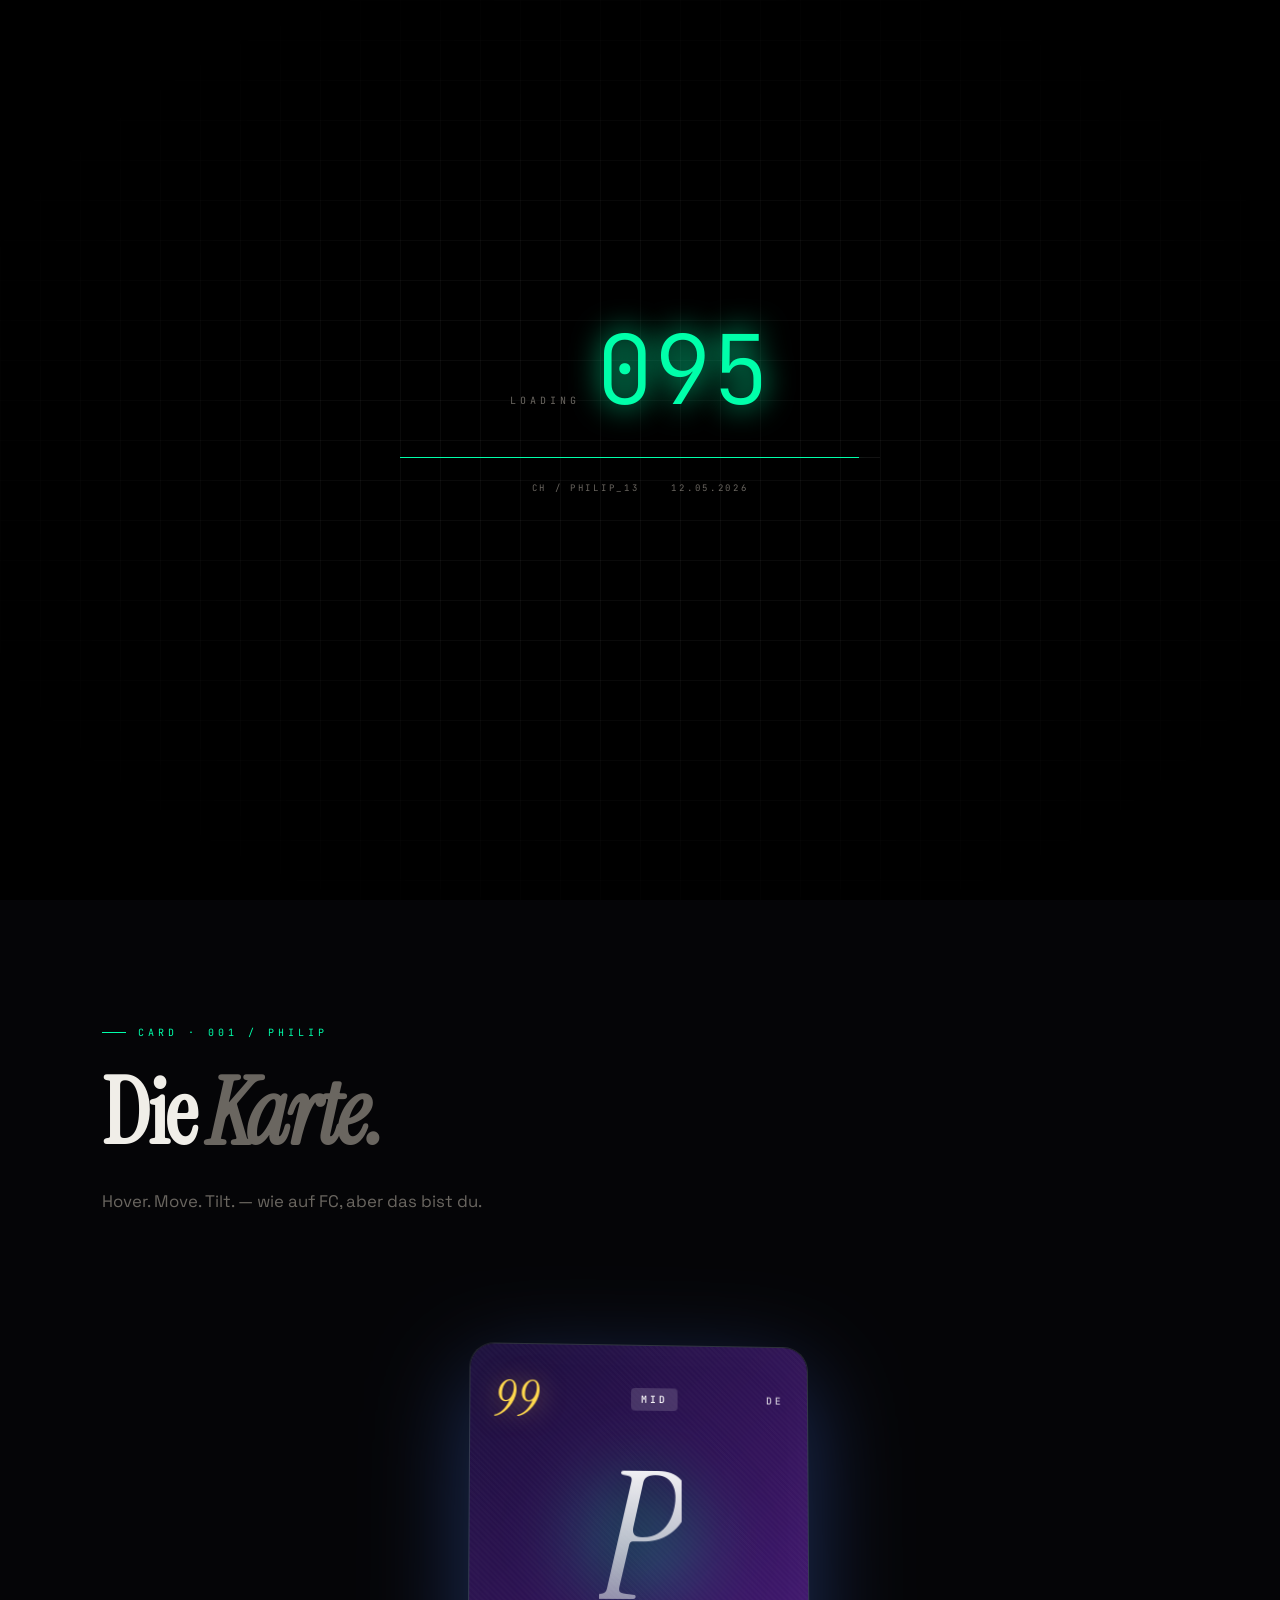
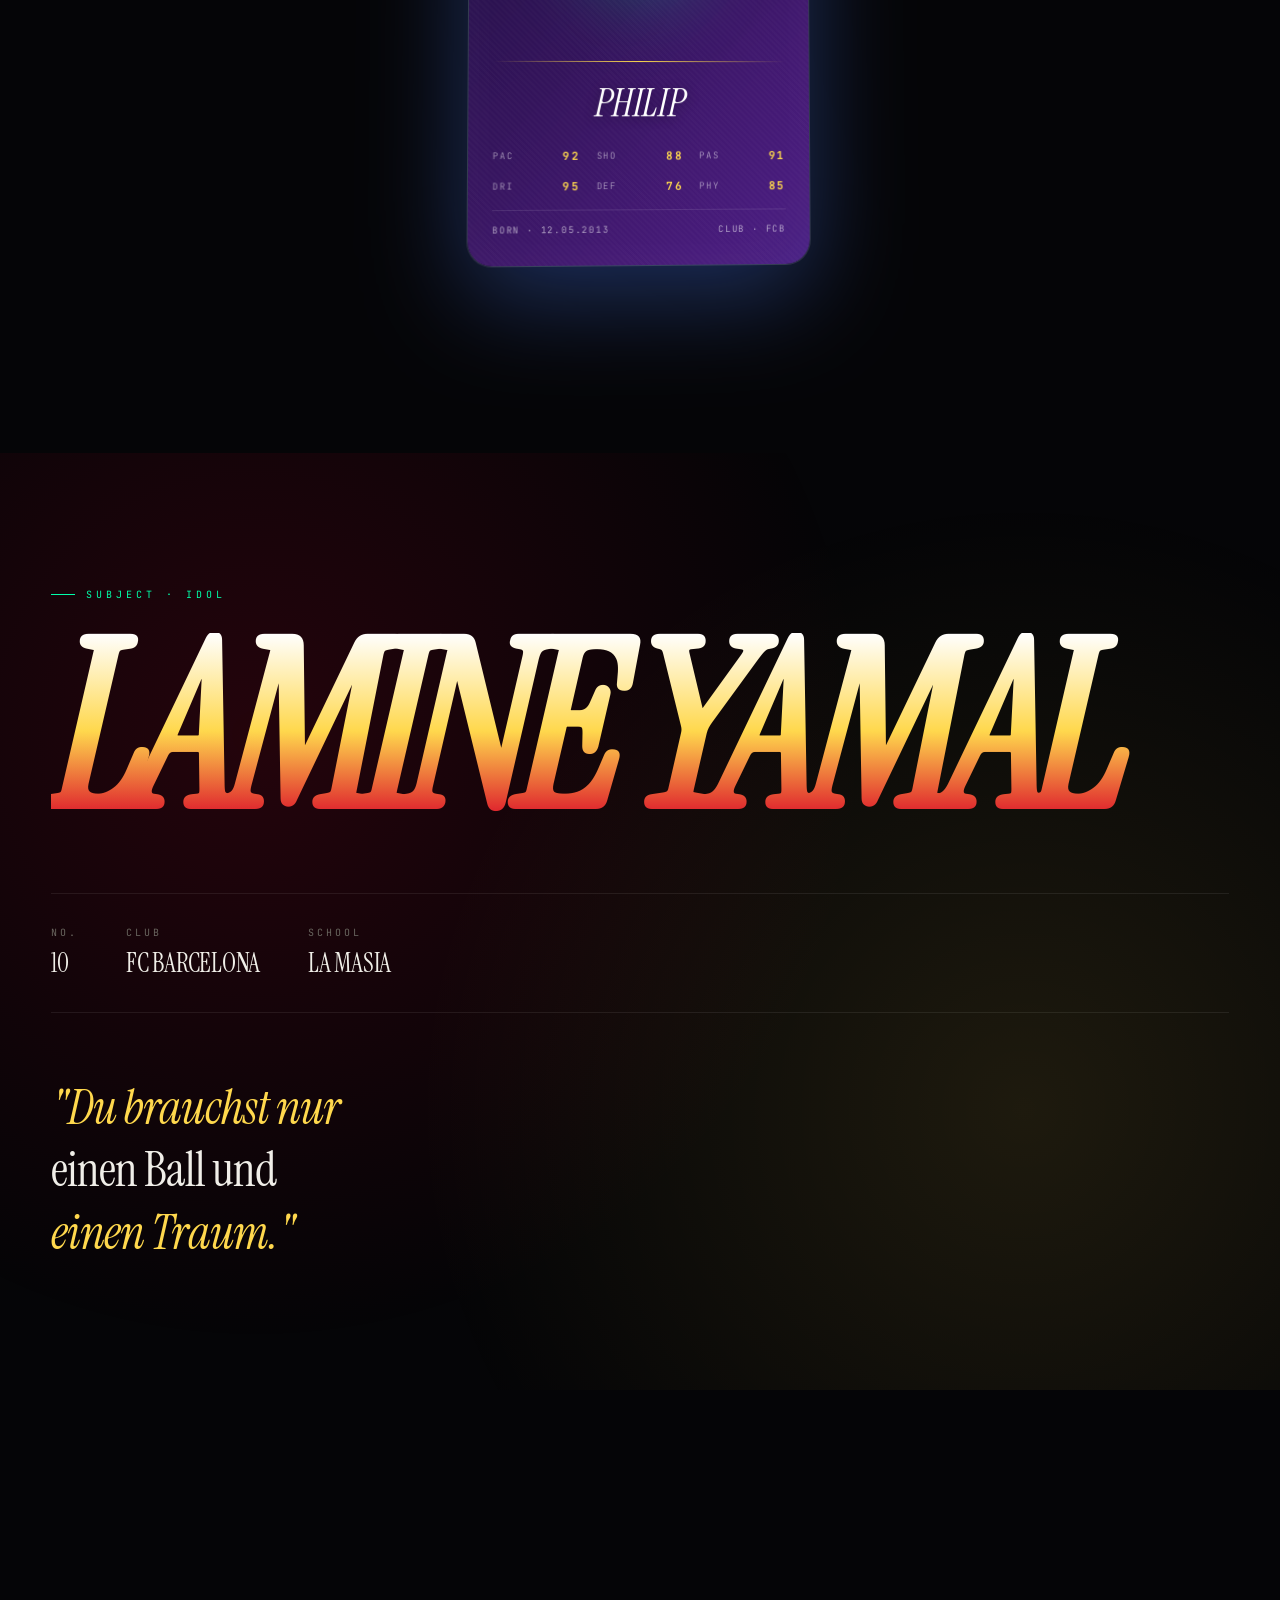
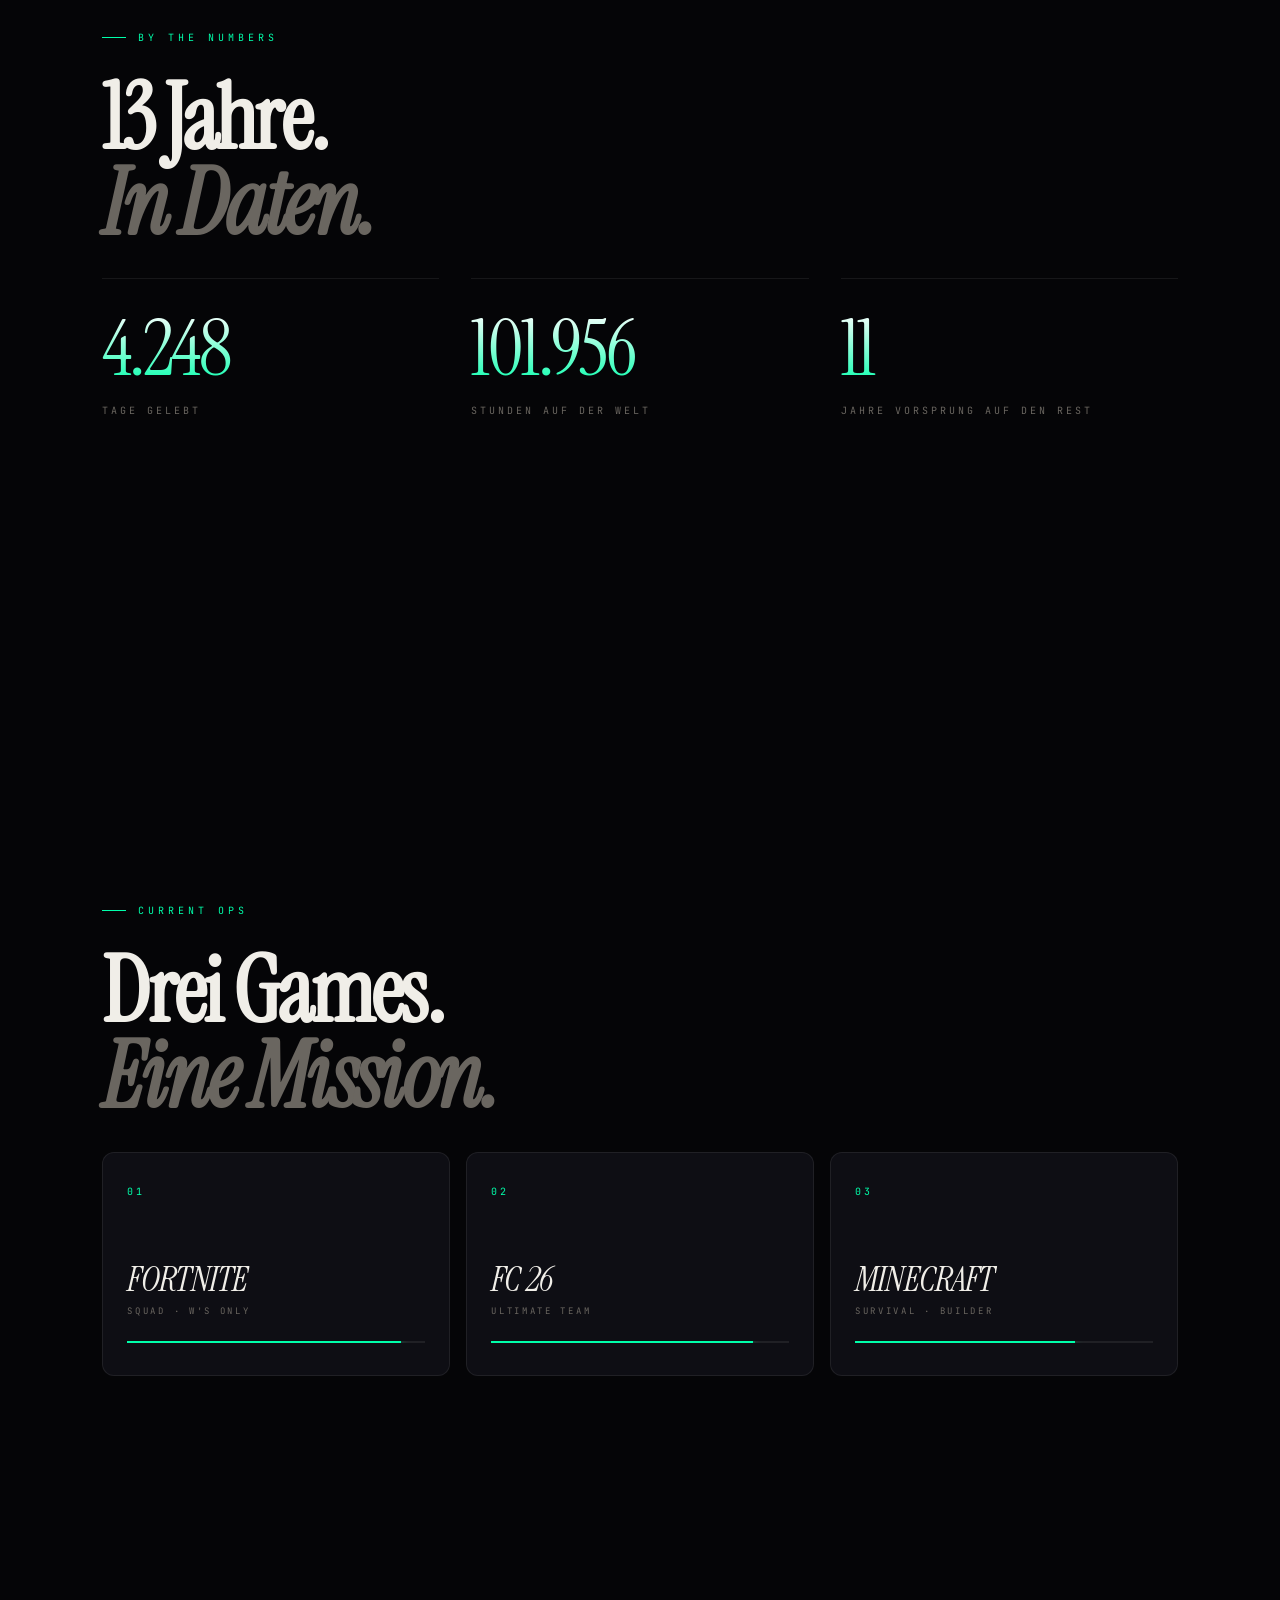
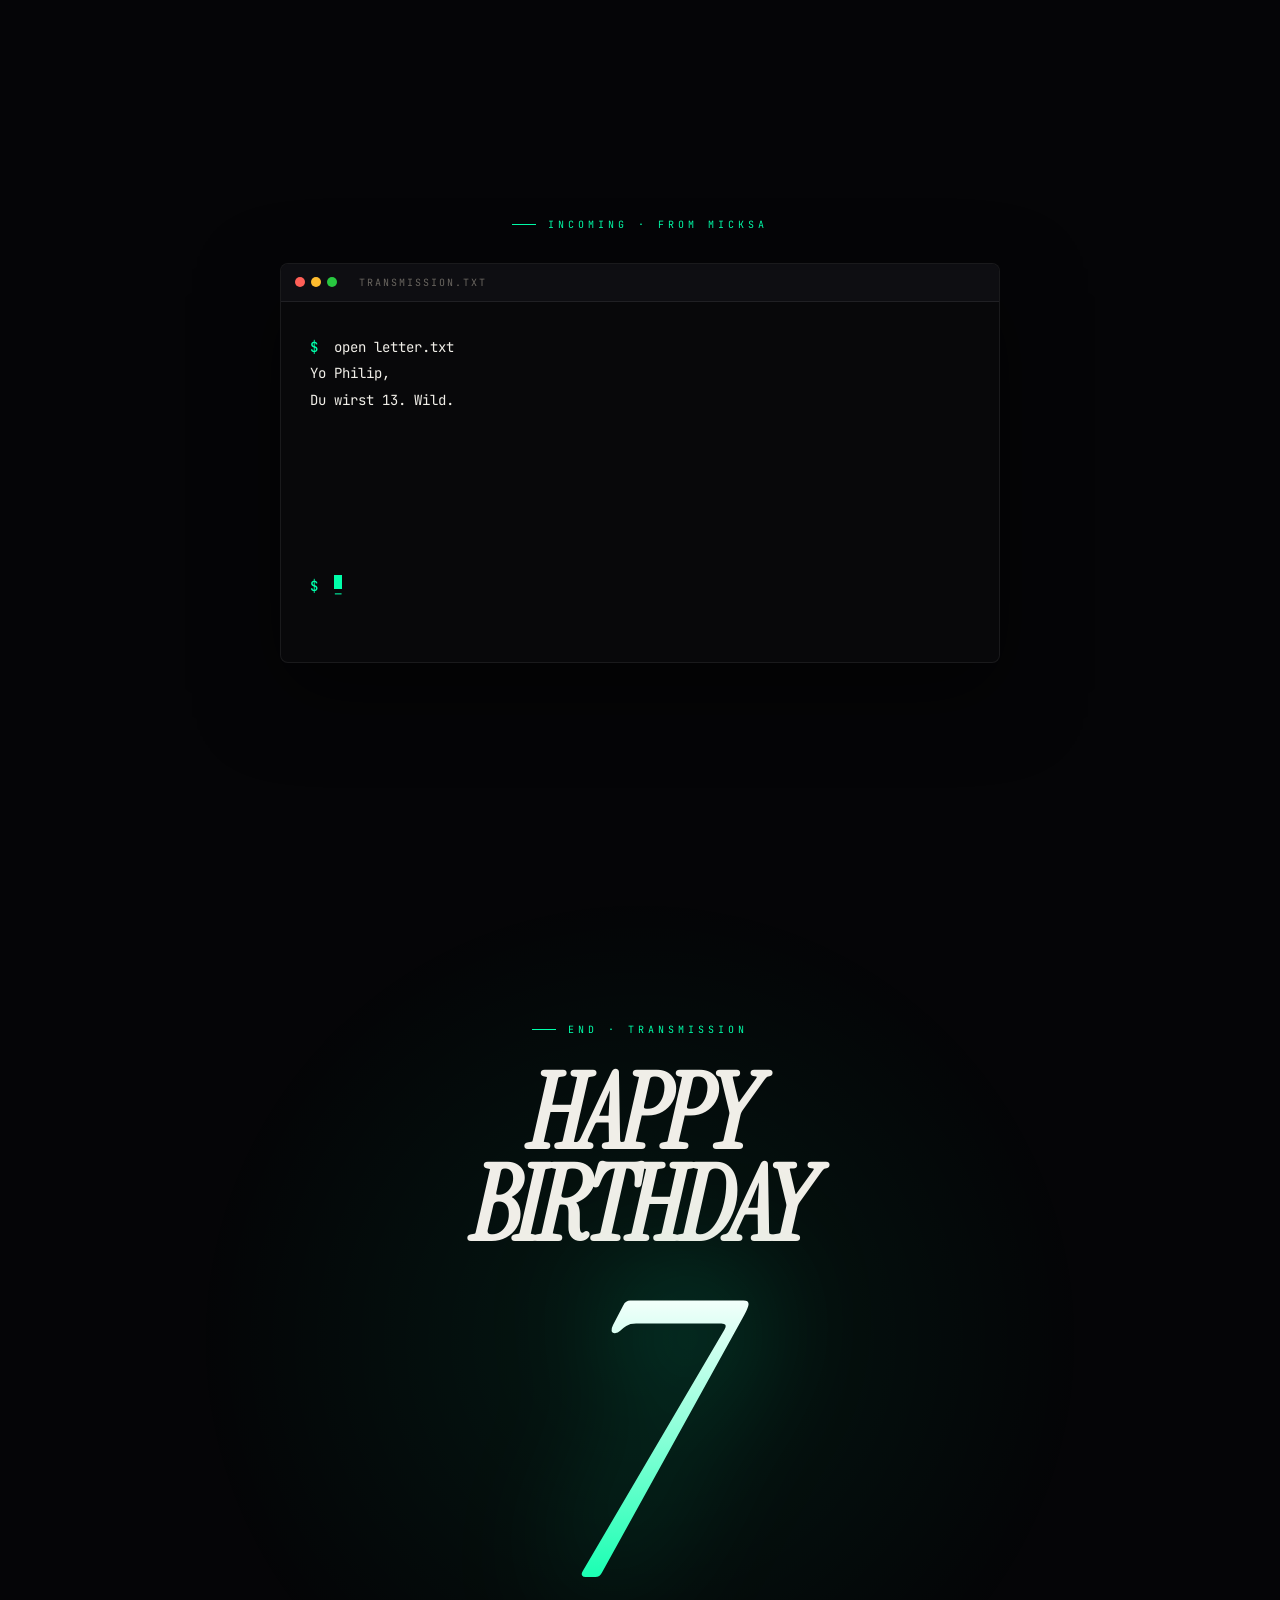
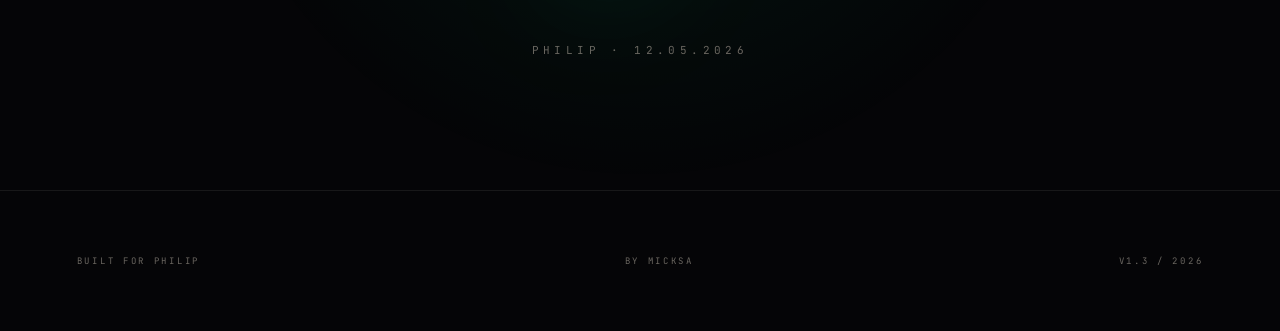
==== commit a0e790ef: "Brief: Großschreibung + Pokémon-Vergleich statt Yamal https://claude.ai/code/session_01HNbJ1W5X1bUL8" ====
--- a/index.html
+++ b/index.html
@@ -206,16 +206,17 @@
     </div>
     <div class="terminal-body">
       <div class="terminal-line"><span class="t-prompt">$</span> open letter.txt</div>
-      <div class="terminal-line" data-typeline>yo philip,</div>
+      <div class="terminal-line" data-typeline>Yo Philip,</div>
       <div class="terminal-line" data-typeline></div>
-      <div class="terminal-line" data-typeline>du wirst 13. wild.</div>
-      <div class="terminal-line" data-typeline>fühlt sich an wie gestern, dass wir das erste mal zusammen reingegangen sind.</div>
+      <div class="terminal-line" data-typeline>Du wirst 13. Wild.</div>
+      <div class="terminal-line" data-typeline>Fühlt sich an wie gestern, dass wir das erste Mal zusammen reingegangen sind.</div>
       <div class="terminal-line" data-typeline></div>
-      <div class="terminal-line" data-typeline>halt's wie yamal — kopf runter, weiter ballern.</div>
-      <div class="terminal-line" data-typeline>der rest kommt von allein.</div>
+      <div class="terminal-line" data-typeline>Weißt du wie ein Pokémon aufsteigt? Nicht weil es einfach ist —</div>
+      <div class="terminal-line" data-typeline>sondern weil es genug Kämpfe durchgehalten hat.</div>
+      <div class="terminal-line" data-typeline>Level 13. Du entwickelst dich gerade.</div>
       <div class="terminal-line" data-typeline></div>
-      <div class="terminal-line" data-typeline>happy birthday, bro.</div>
-      <div class="terminal-line" data-typeline>— micksa</div>
+      <div class="terminal-line" data-typeline>Happy Birthday, Bro.</div>
+      <div class="terminal-line" data-typeline>— Micksa</div>
       <div class="terminal-line"><span class="t-prompt">$</span> <span class="t-cursor">_</span></div>
     </div>
   </div>
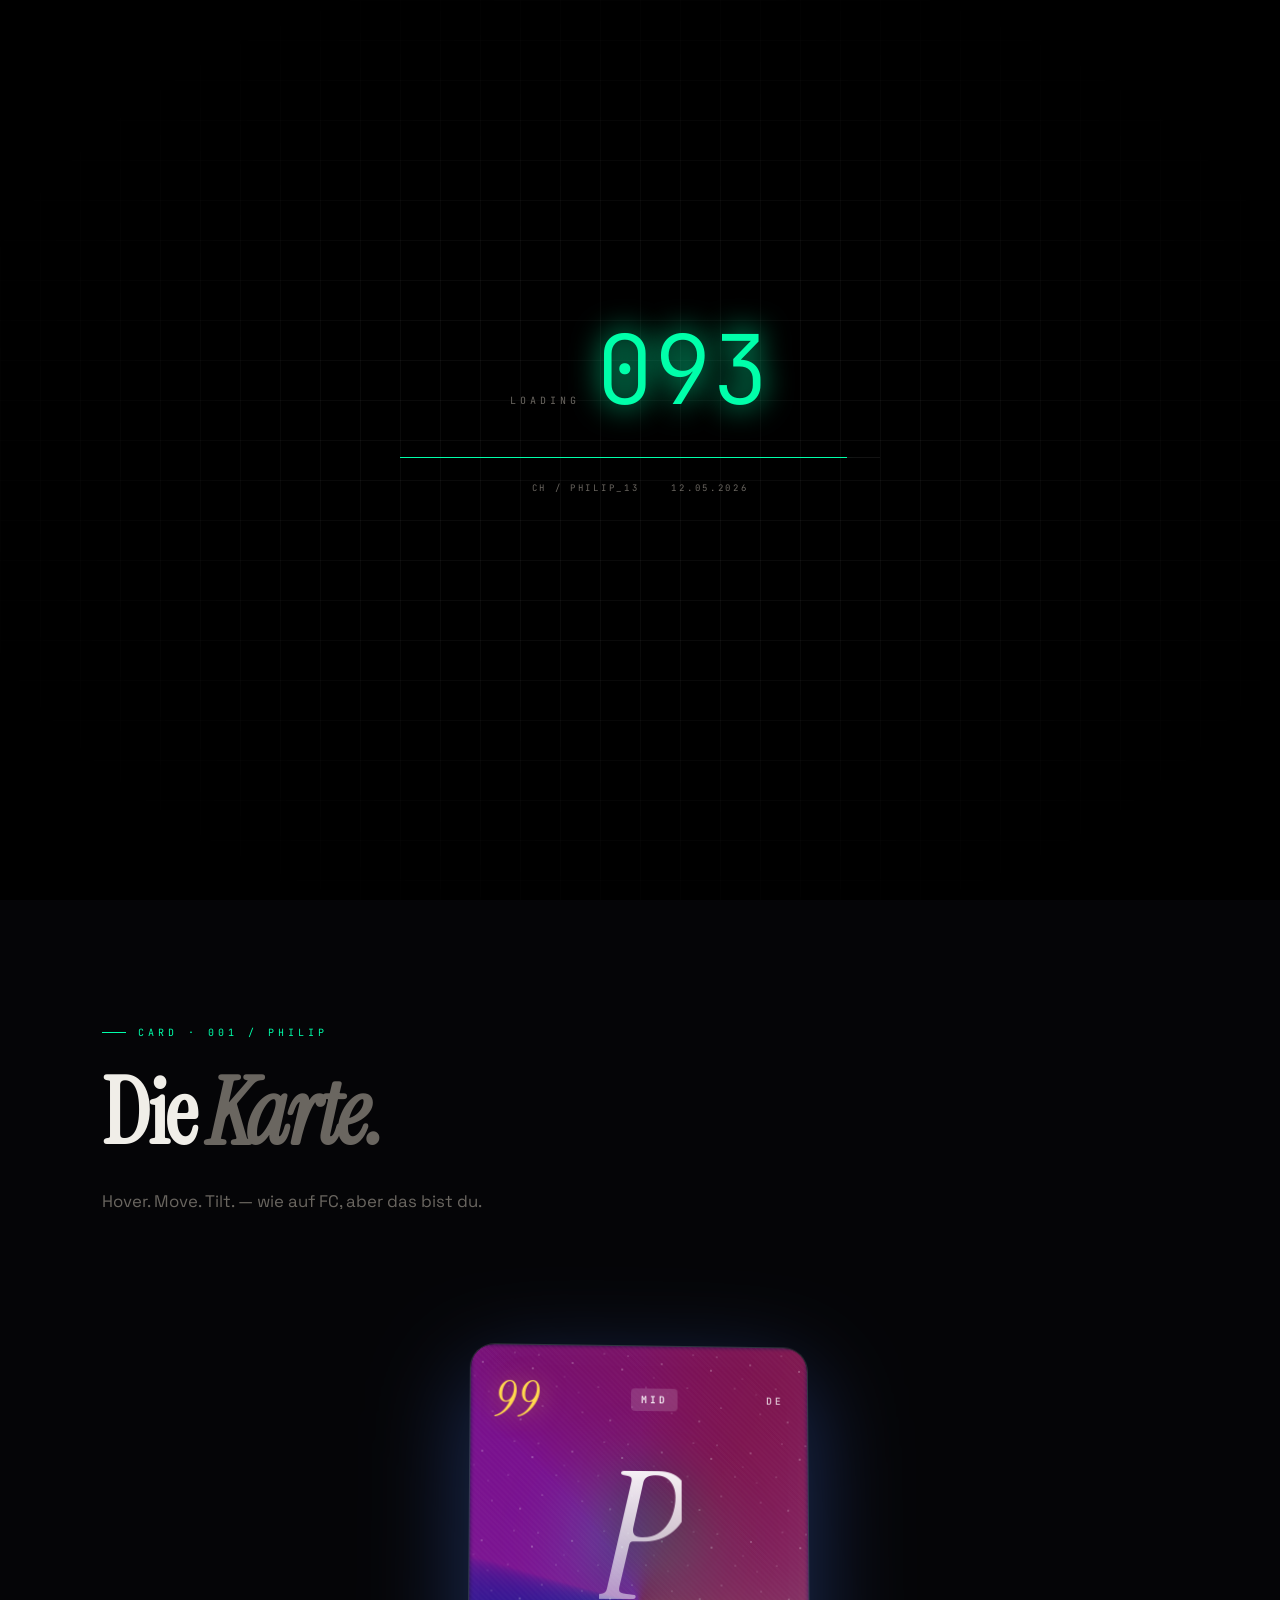
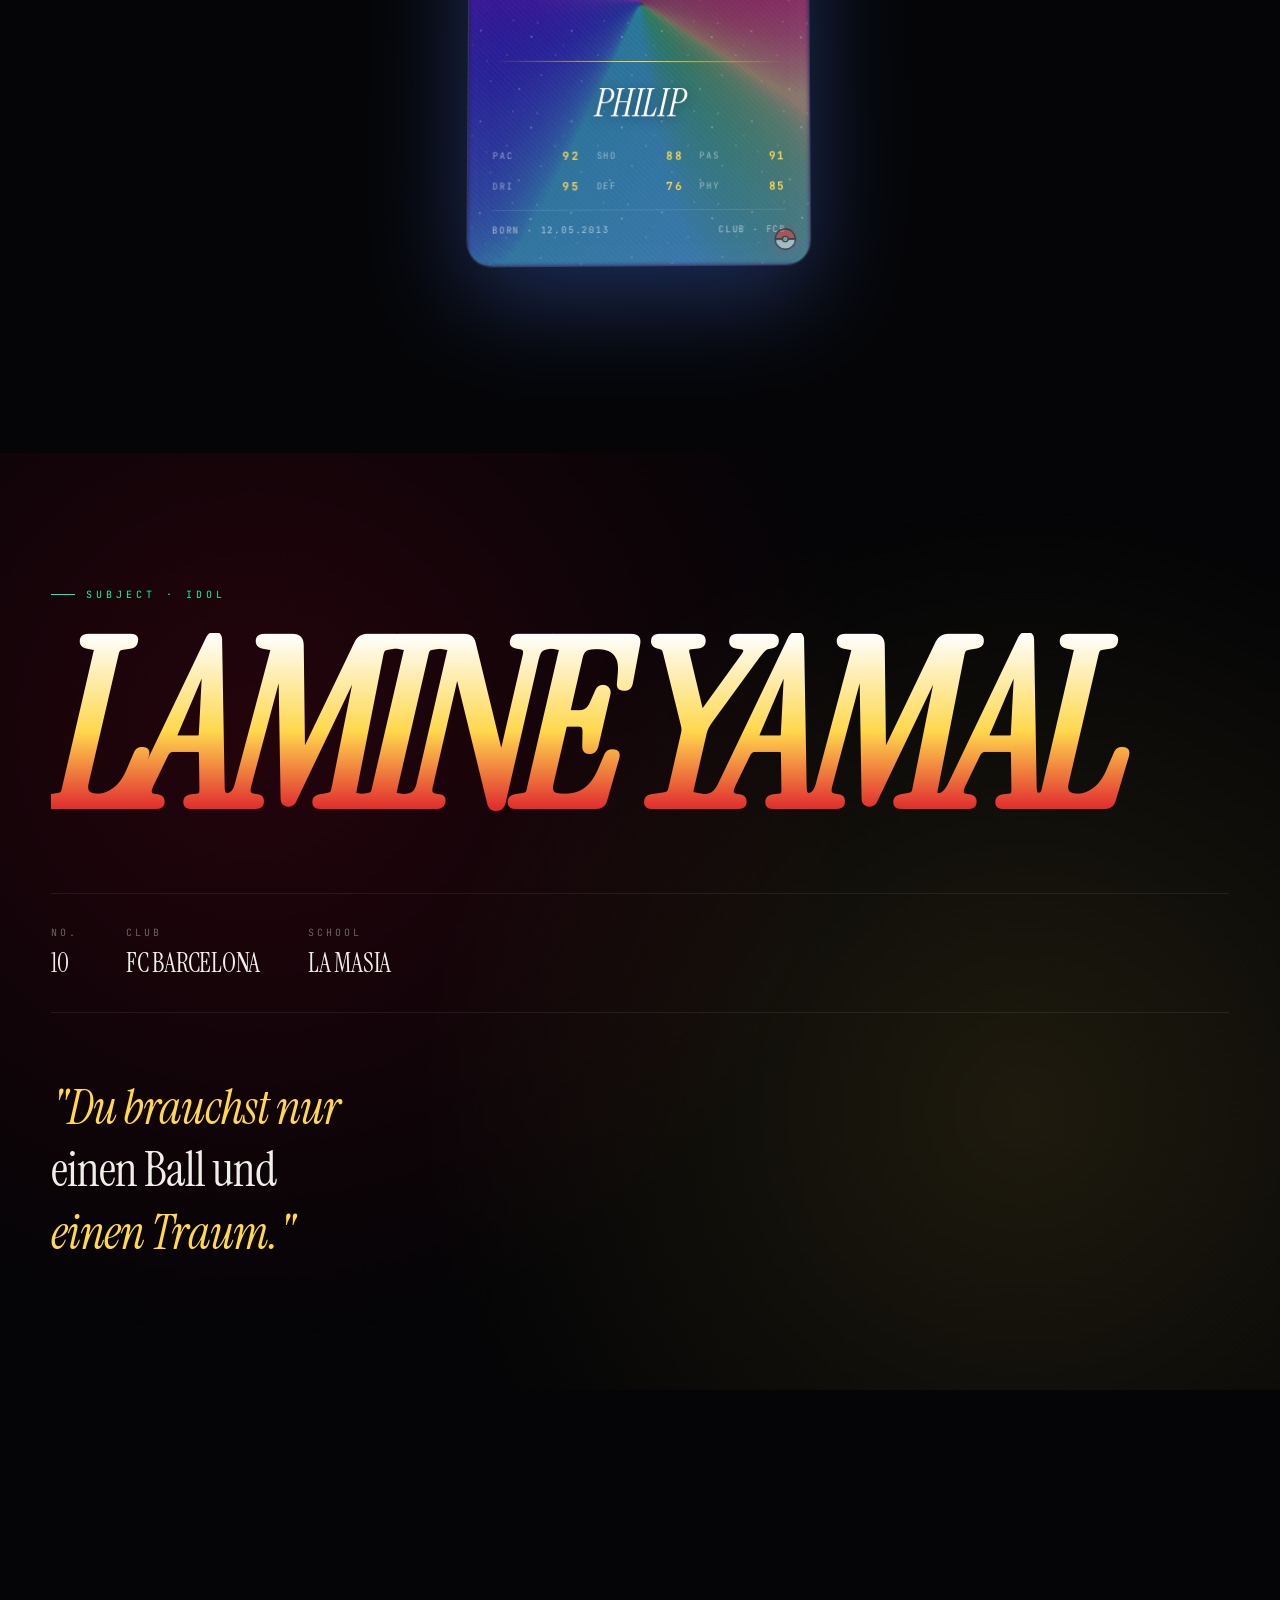
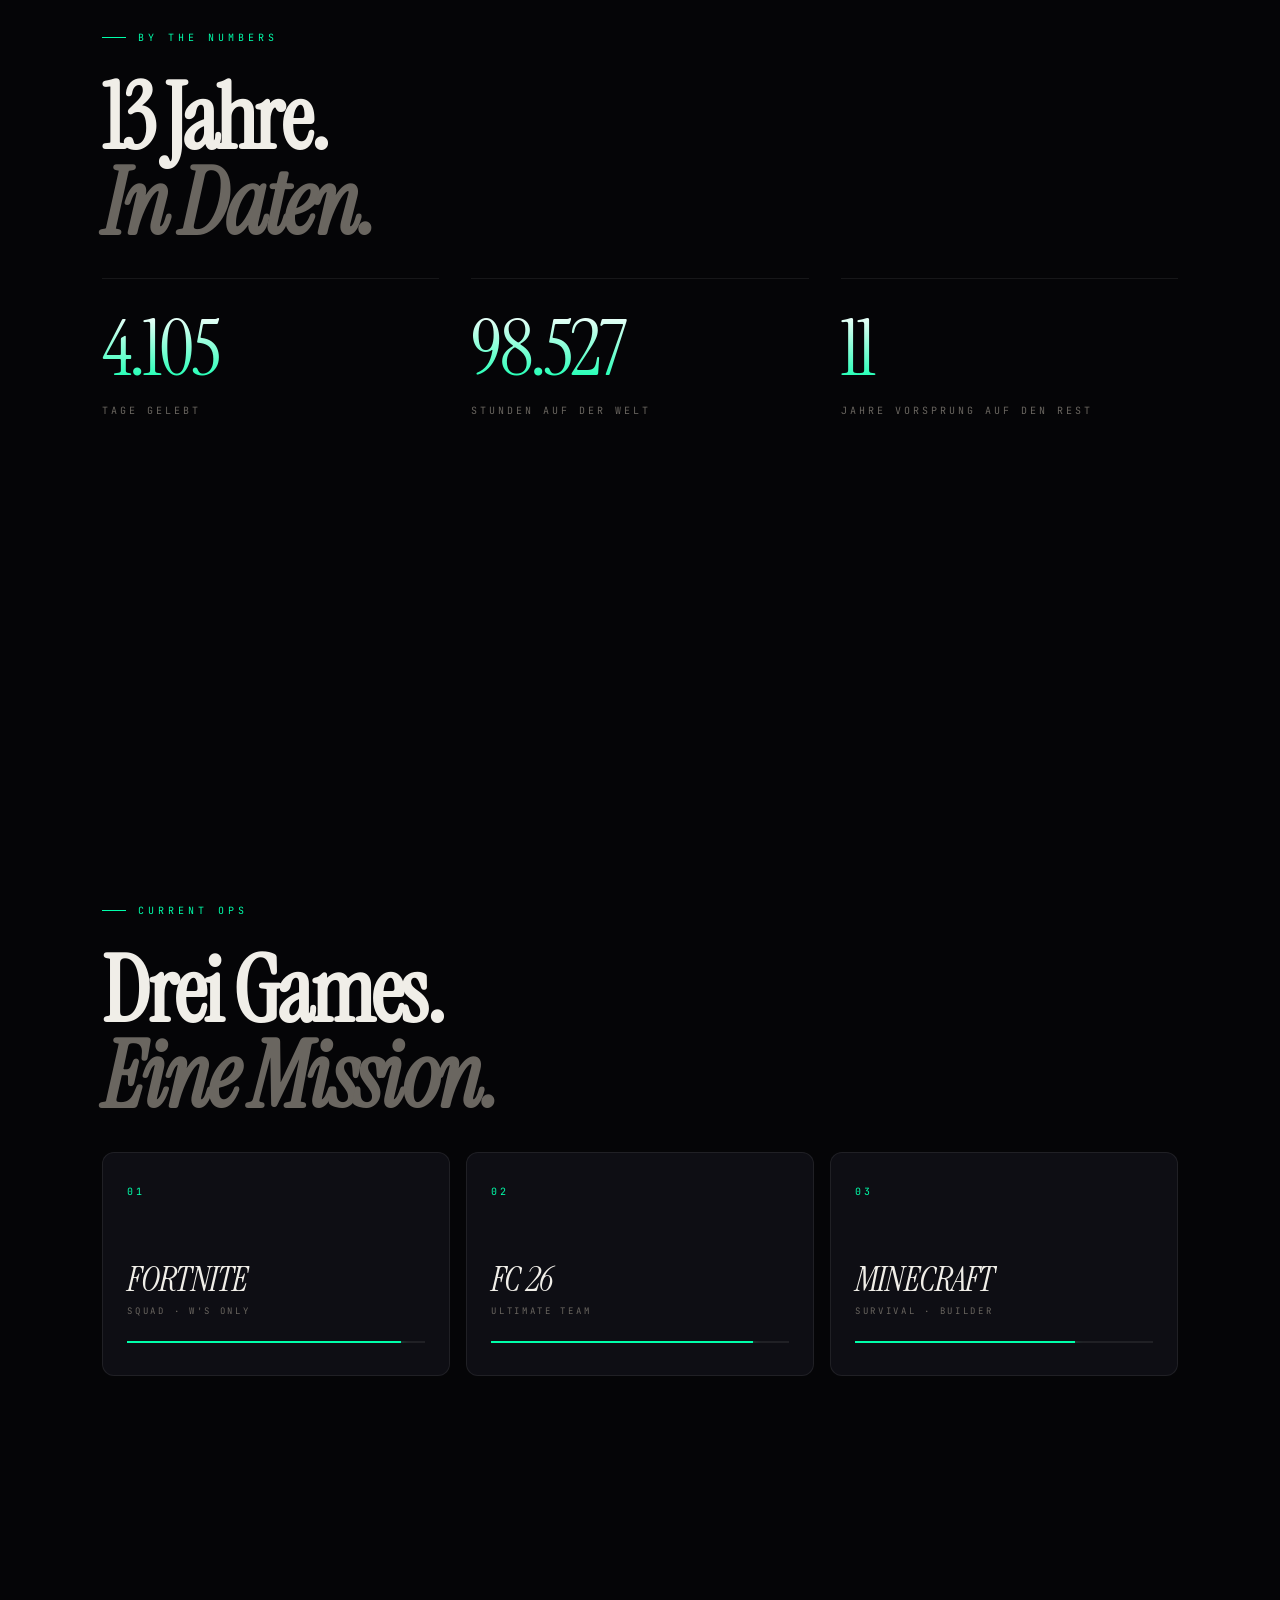
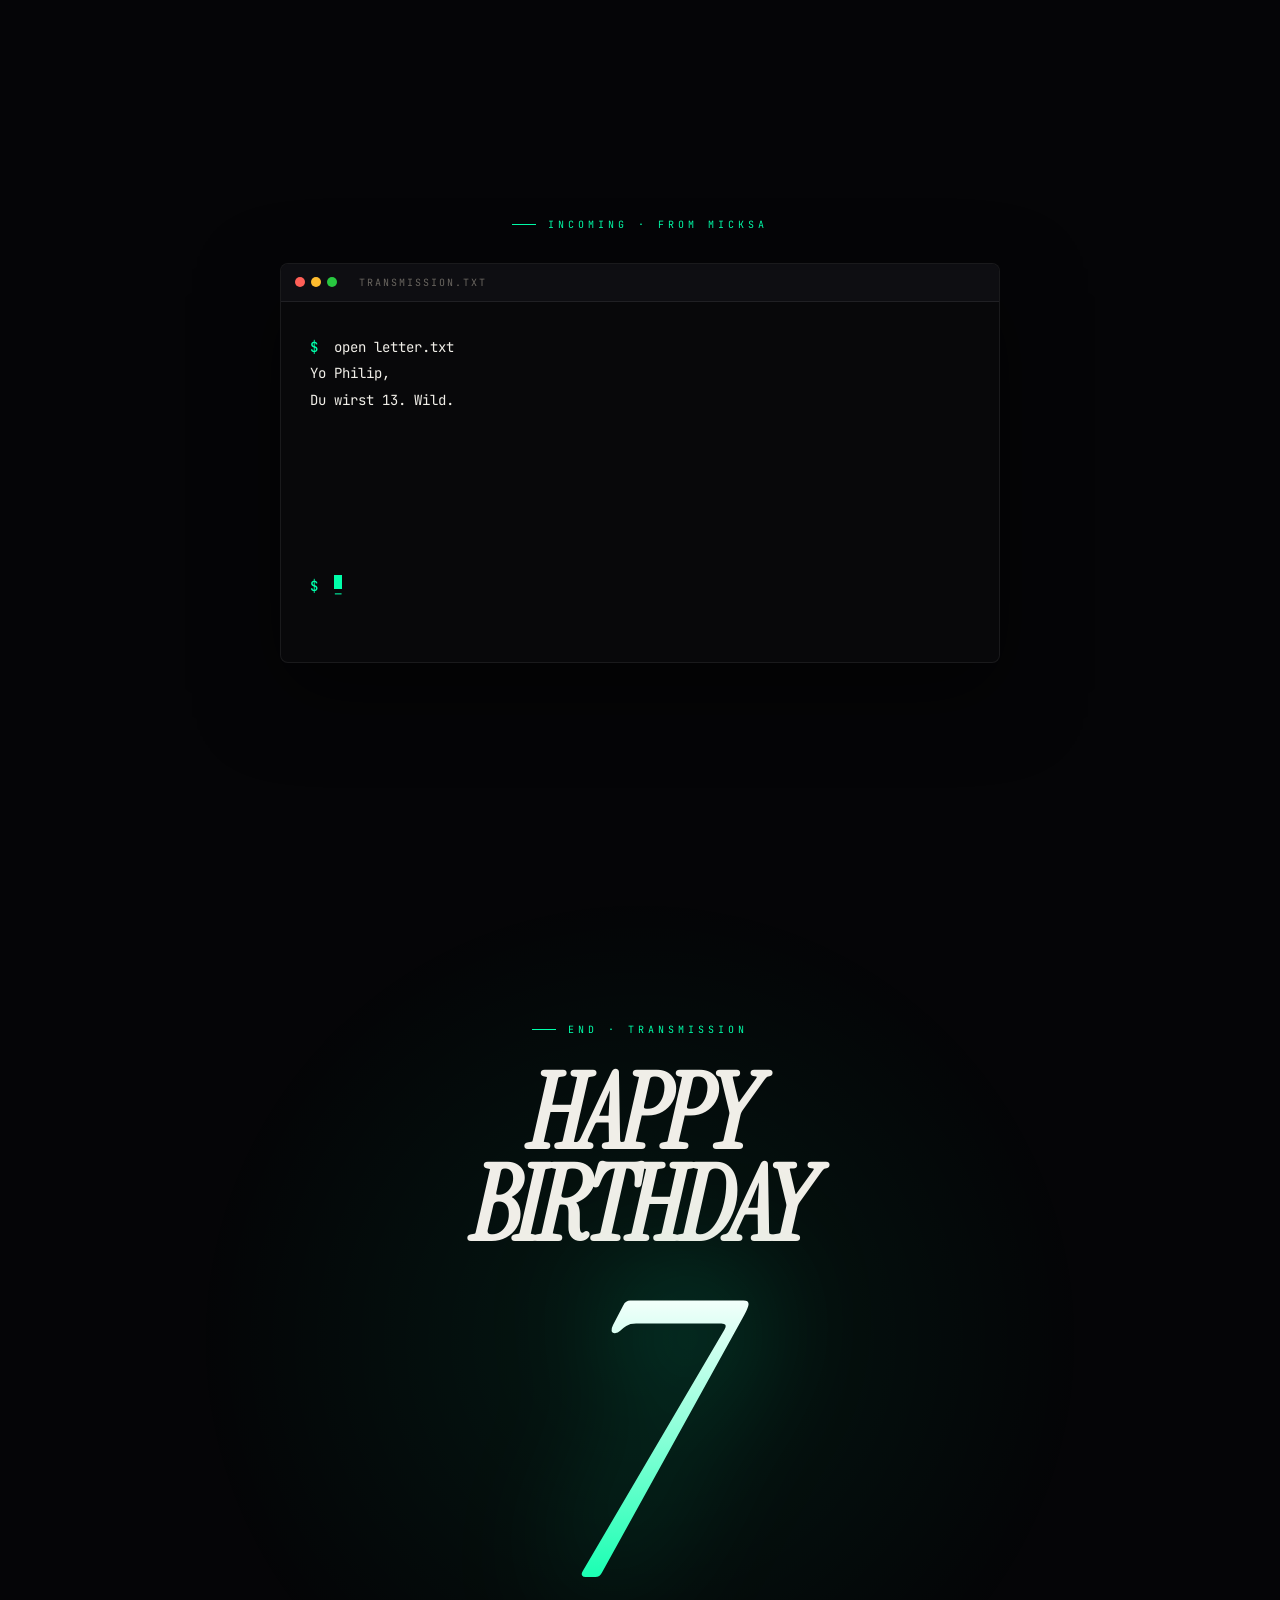
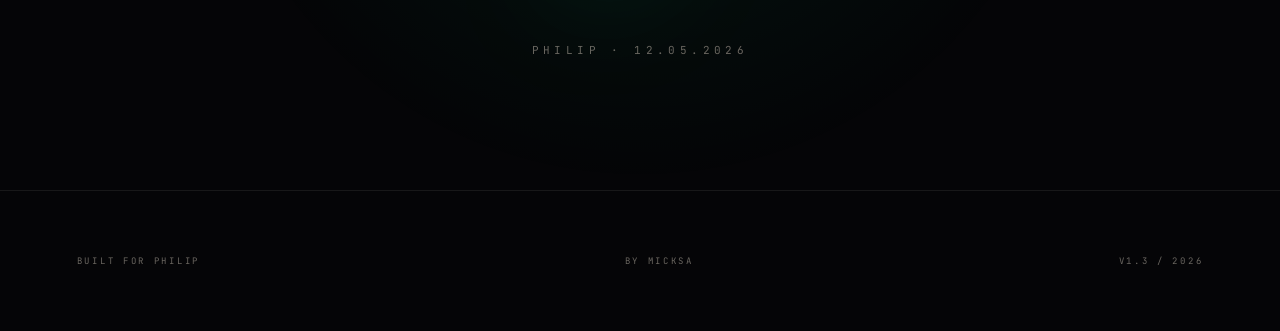
==== commit 8920f719: "Pokémon TCG Holo-Effekt auf der Player Card - Konic-Gradient Öl-Slick (Magenta→Orange→Gelb→Grün→Cyan" ====
--- a/index.html
+++ b/index.html
@@ -89,8 +89,23 @@
   <div class="card-stage">
     <div class="player-card" id="player-card">
       <div class="card-holo"></div>
+      <div class="card-sparkle"></div>
       <div class="card-shine"></div>
       <div class="card-noise"></div>
+      <svg class="card-mark" viewBox="0 0 100 100" aria-hidden="true">
+        <defs>
+          <clipPath id="ball-clip"><circle cx="50" cy="50" r="46"/></clipPath>
+        </defs>
+        <g clip-path="url(#ball-clip)">
+          <rect x="0" y="0" width="100" height="50" fill="#ee3b3b"/>
+          <rect x="0" y="50" width="100" height="50" fill="#f5f5f5"/>
+        </g>
+        <circle cx="50" cy="50" r="46" fill="none" stroke="#0a0a0a" stroke-width="5"/>
+        <line x1="4" y1="50" x2="96" y2="50" stroke="#0a0a0a" stroke-width="7"/>
+        <circle cx="50" cy="50" r="15" fill="#0a0a0a"/>
+        <circle cx="50" cy="50" r="10" fill="#fff" stroke="#0a0a0a" stroke-width="2"/>
+        <circle cx="50" cy="50" r="3.5" fill="#0a0a0a"/>
+      </svg>
       <div class="card-inner">
         <div class="card-top">
           <div class="card-rating">99</div>
--- a/styles.css
+++ b/styles.css
@@ -470,14 +470,32 @@
   padding: 4rem 0;
 }
 
+@property --mx {
+  syntax: '<percentage>';
+  initial-value: 50%;
+  inherits: true;
+}
+@property --my {
+  syntax: '<percentage>';
+  initial-value: 50%;
+  inherits: true;
+}
+@property --rotation {
+  syntax: '<angle>';
+  initial-value: 0deg;
+  inherits: true;
+}
+
 .player-card {
+  --mx: 50%;
+  --my: 50%;
   width: 340px;
   height: 520px;
   border-radius: 24px;
   position: relative;
   transform-style: preserve-3d;
   will-change: transform;
-  transition: transform 0.4s cubic-bezier(0.2,0.7,0.2,1);
+  transition: transform 0.4s cubic-bezier(0.2,0.7,0.2,1), box-shadow 0.5s;
   background:
     linear-gradient(135deg,
       #1a0e3a 0%,
@@ -494,37 +512,105 @@
   cursor: grab;
 }
 .player-card:active { cursor: grabbing; }
-
+.player-card:hover {
+  box-shadow:
+    0 0 0 1px rgba(255,255,255,0.25),
+    0 40px 120px rgba(200, 80, 192, 0.4),
+    0 0 80px rgba(0, 180, 255, 0.25),
+    inset 0 0 60px rgba(255,255,255,0.05);
+}
+
+/* TCG Holographic oil-slick — tracks mouse */
 .card-holo {
   position: absolute;
   inset: 0;
   background:
-    linear-gradient(135deg,
-      transparent 0%,
-      rgba(255,0,255,0.15) 25%,
-      rgba(0,255,255,0.15) 50%,
-      rgba(255,255,0,0.15) 75%,
-      transparent 100%);
-  background-size: 300% 300%;
+    conic-gradient(
+      from var(--rotation, 0deg) at var(--mx) var(--my),
+      #ff006e 0deg,
+      #ff7a00 50deg,
+      #ffd60a 110deg,
+      #06ffa5 170deg,
+      #00b4ff 230deg,
+      #c850c0 290deg,
+      #ff006e 360deg
+    );
   mix-blend-mode: color-dodge;
   pointer-events: none;
-  opacity: 0.5;
-}
+  opacity: 0.4;
+  filter: saturate(1.5) blur(2px);
+  transition: opacity 0.4s;
+  animation: holoSpin 22s linear infinite;
+}
+.player-card:hover .card-holo {
+  opacity: 0.55;
+}
+@keyframes holoSpin {
+  to { --rotation: 360deg; }
+}
+
+/* Sparkle stars overlay — twinkles slowly */
+.card-sparkle {
+  position: absolute;
+  inset: 0;
+  background-image: url("data:image/svg+xml;utf8,<svg xmlns='http://www.w3.org/2000/svg' width='90' height='90'><g fill='white'><circle cx='12' cy='18' r='0.7'/><circle cx='38' cy='42' r='0.5'/><circle cx='62' cy='24' r='0.8'/><circle cx='72' cy='62' r='0.6'/><circle cx='22' cy='68' r='0.5'/><circle cx='50' cy='76' r='0.7'/><circle cx='18' cy='48' r='0.4'/><circle cx='68' cy='10' r='0.6'/><circle cx='44' cy='8' r='0.5'/><circle cx='86' cy='42' r='0.5'/><circle cx='4' cy='32' r='0.4'/></g></svg>");
+  background-size: 90px 90px;
+  mix-blend-mode: screen;
+  pointer-events: none;
+  opacity: 0.55;
+  animation: sparkleDrift 16s linear infinite, sparkleTwinkle 3.2s ease-in-out infinite;
+}
+@keyframes sparkleDrift {
+  0%   { background-position: 0% 0%; }
+  100% { background-position: 100% 100%; }
+}
+@keyframes sparkleTwinkle {
+  0%, 100% { opacity: 0.35; filter: brightness(1); }
+  50%      { opacity: 0.75; filter: brightness(1.6); }
+}
+
+/* Mouse-tracked shine */
 .card-shine {
   position: absolute;
   inset: 0;
-  background: radial-gradient(circle at 50% 50%, rgba(255,255,255,0.25) 0%, transparent 50%);
+  background: radial-gradient(
+    circle 280px at var(--mx) var(--my),
+    rgba(255, 255, 255, 0.45) 0%,
+    rgba(255, 255, 255, 0.15) 18%,
+    transparent 50%
+  );
+  mix-blend-mode: overlay;
   pointer-events: none;
   opacity: 0;
   transition: opacity 0.3s;
 }
 .player-card:hover .card-shine { opacity: 1; }
+
 .card-noise {
   position: absolute;
   inset: 0;
   background-image:
     repeating-linear-gradient(45deg, transparent 0, transparent 2px, rgba(255,255,255,0.02) 2px, rgba(255,255,255,0.02) 4px);
   pointer-events: none;
+}
+
+/* Tiny Pokéball stamp — TCG set-symbol style */
+.card-mark {
+  position: absolute;
+  bottom: 14px;
+  right: 14px;
+  width: 22px;
+  height: 22px;
+  z-index: 5;
+  opacity: 0.55;
+  filter: drop-shadow(0 0 6px rgba(255, 60, 60, 0.4));
+  transition: opacity 0.3s, transform 0.6s cubic-bezier(0.2, 0.7, 0.2, 1);
+  pointer-events: none;
+}
+.player-card:hover .card-mark {
+  opacity: 1;
+  transform: rotate(360deg);
+  filter: drop-shadow(0 0 12px rgba(255, 80, 80, 0.7));
 }
 .card-inner {
   position: relative;
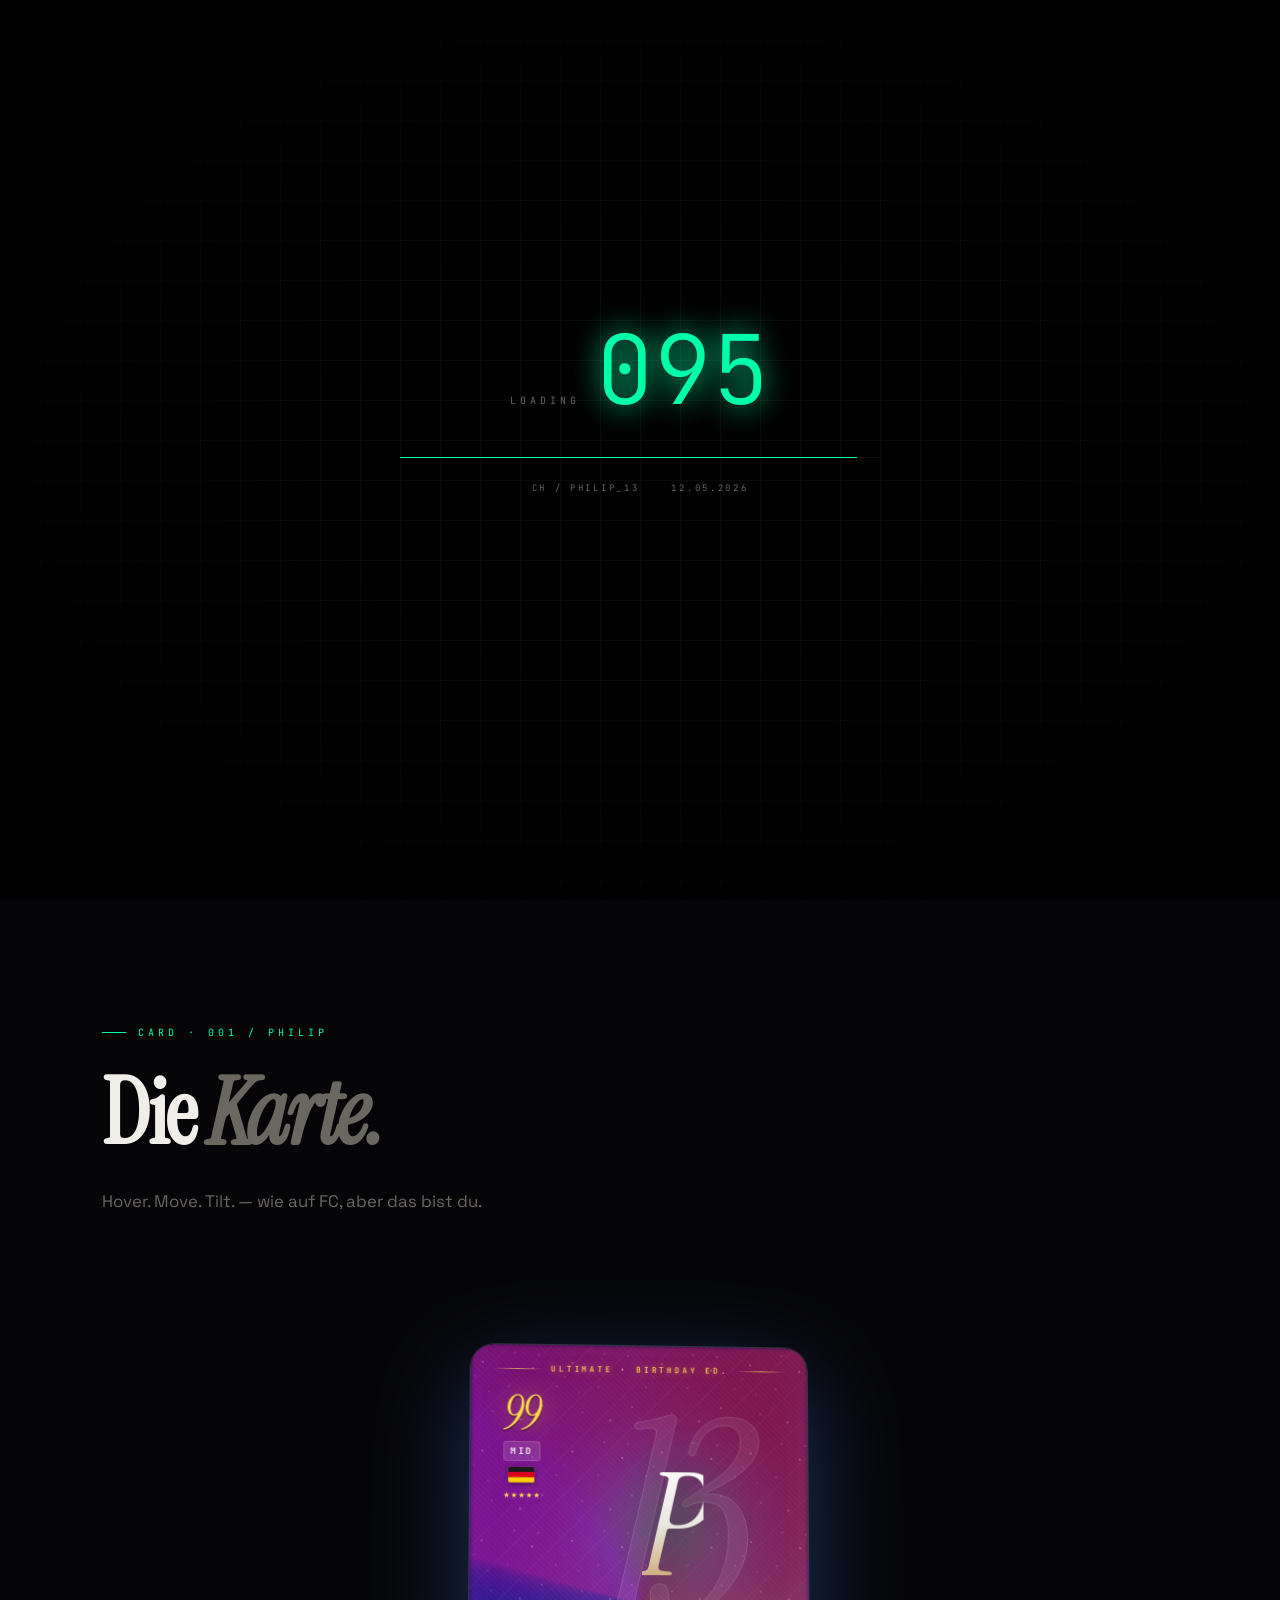
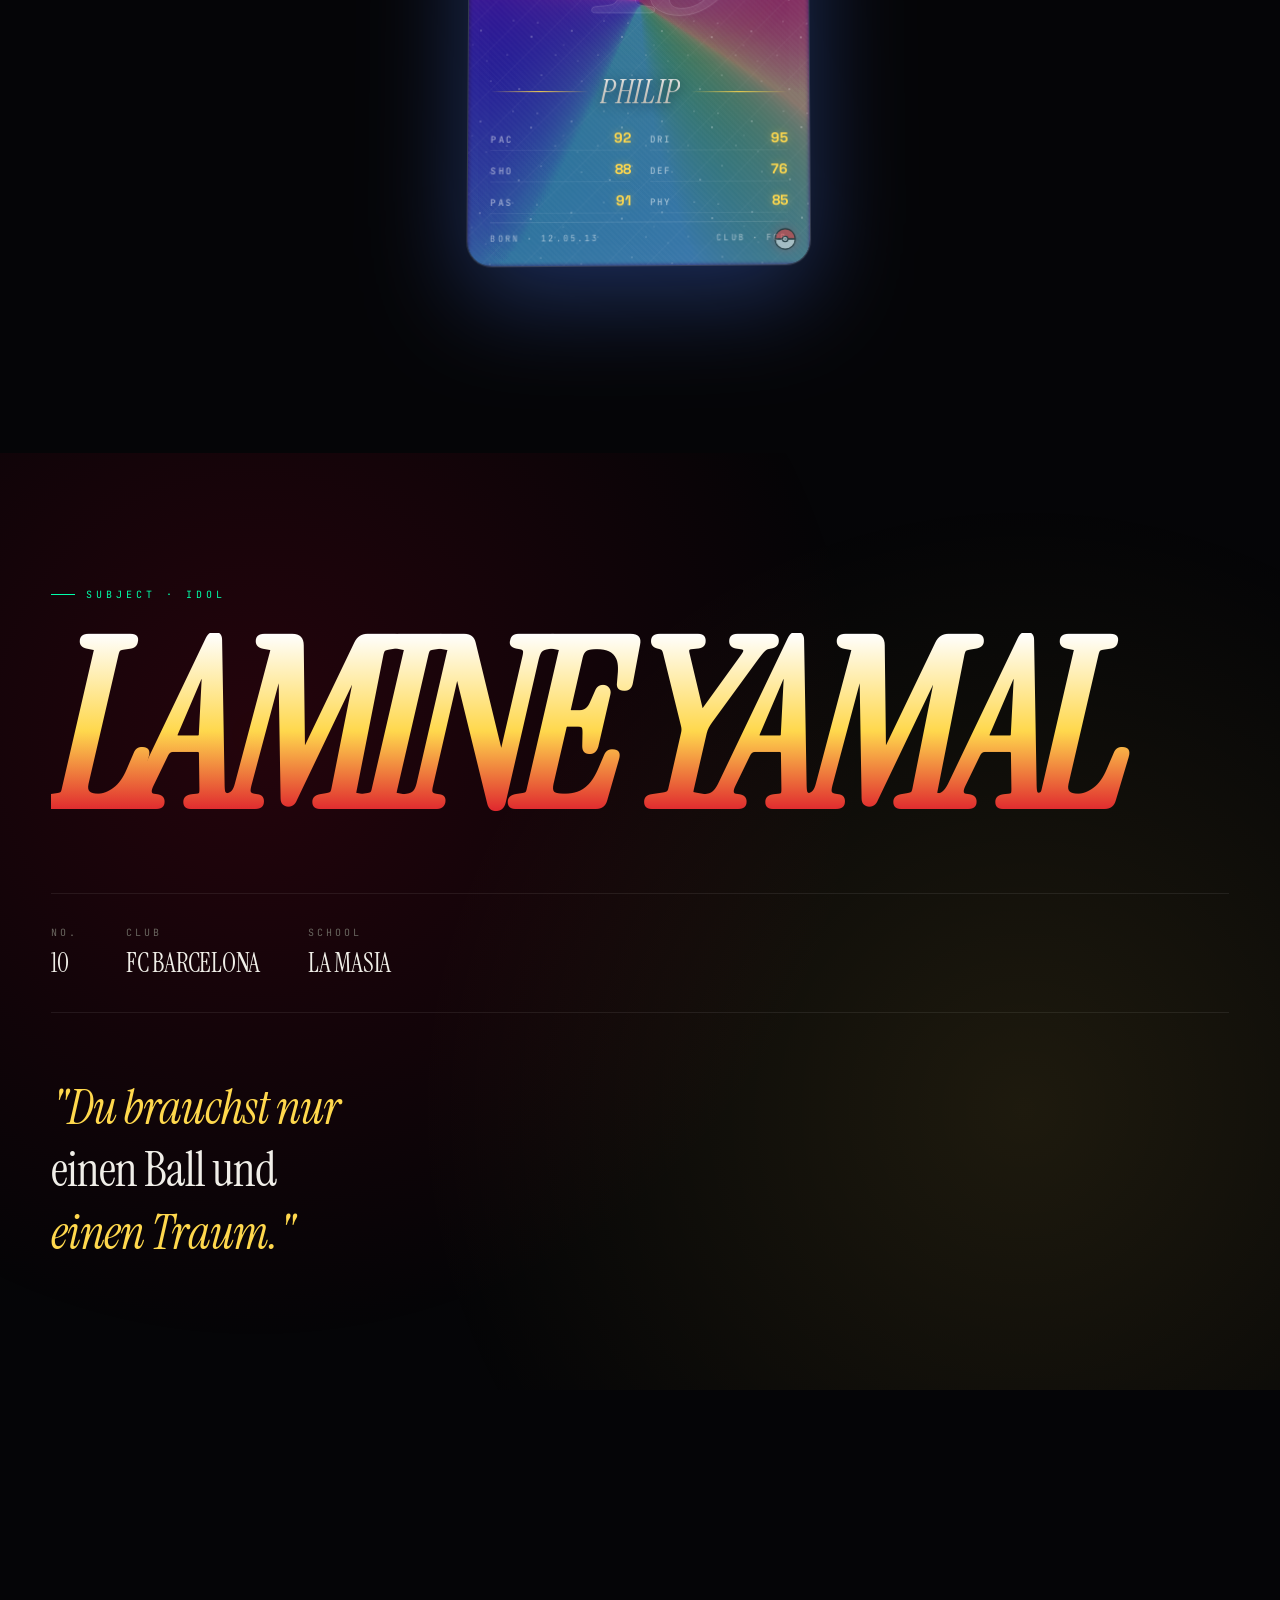
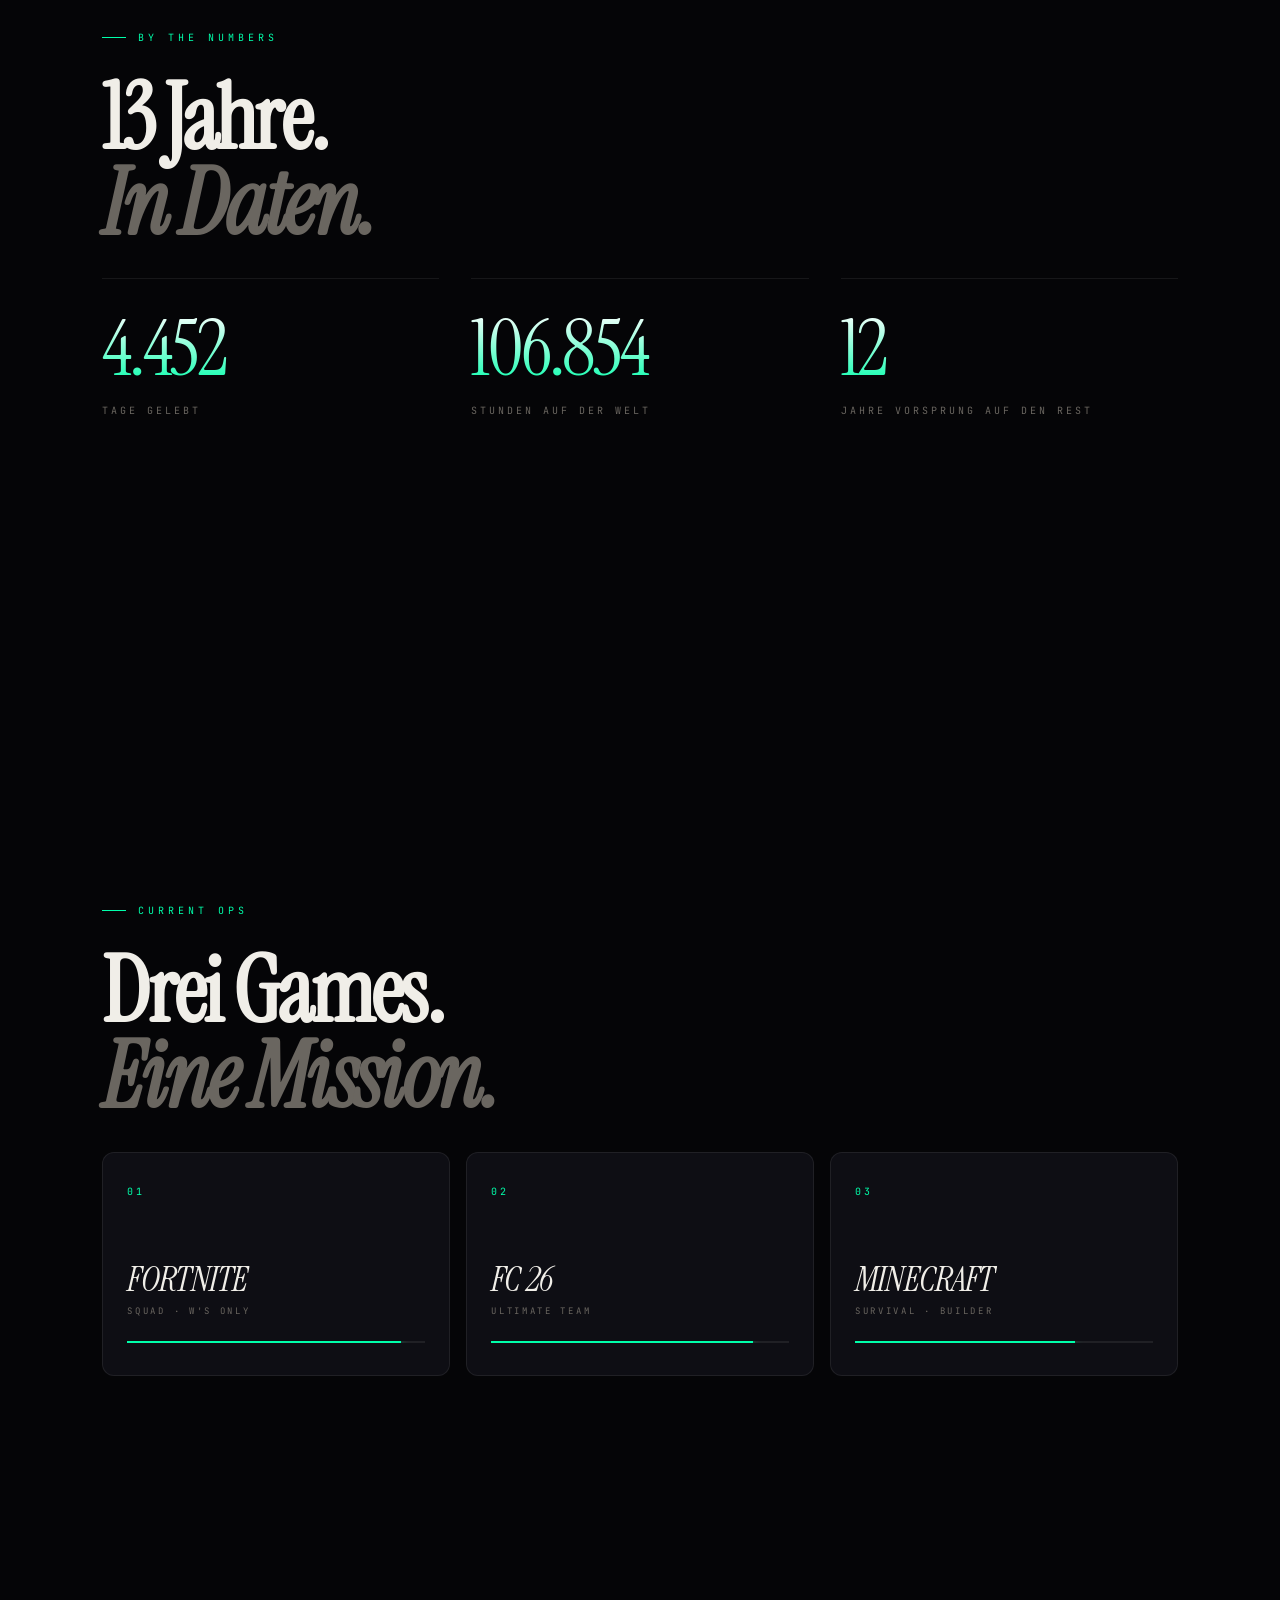
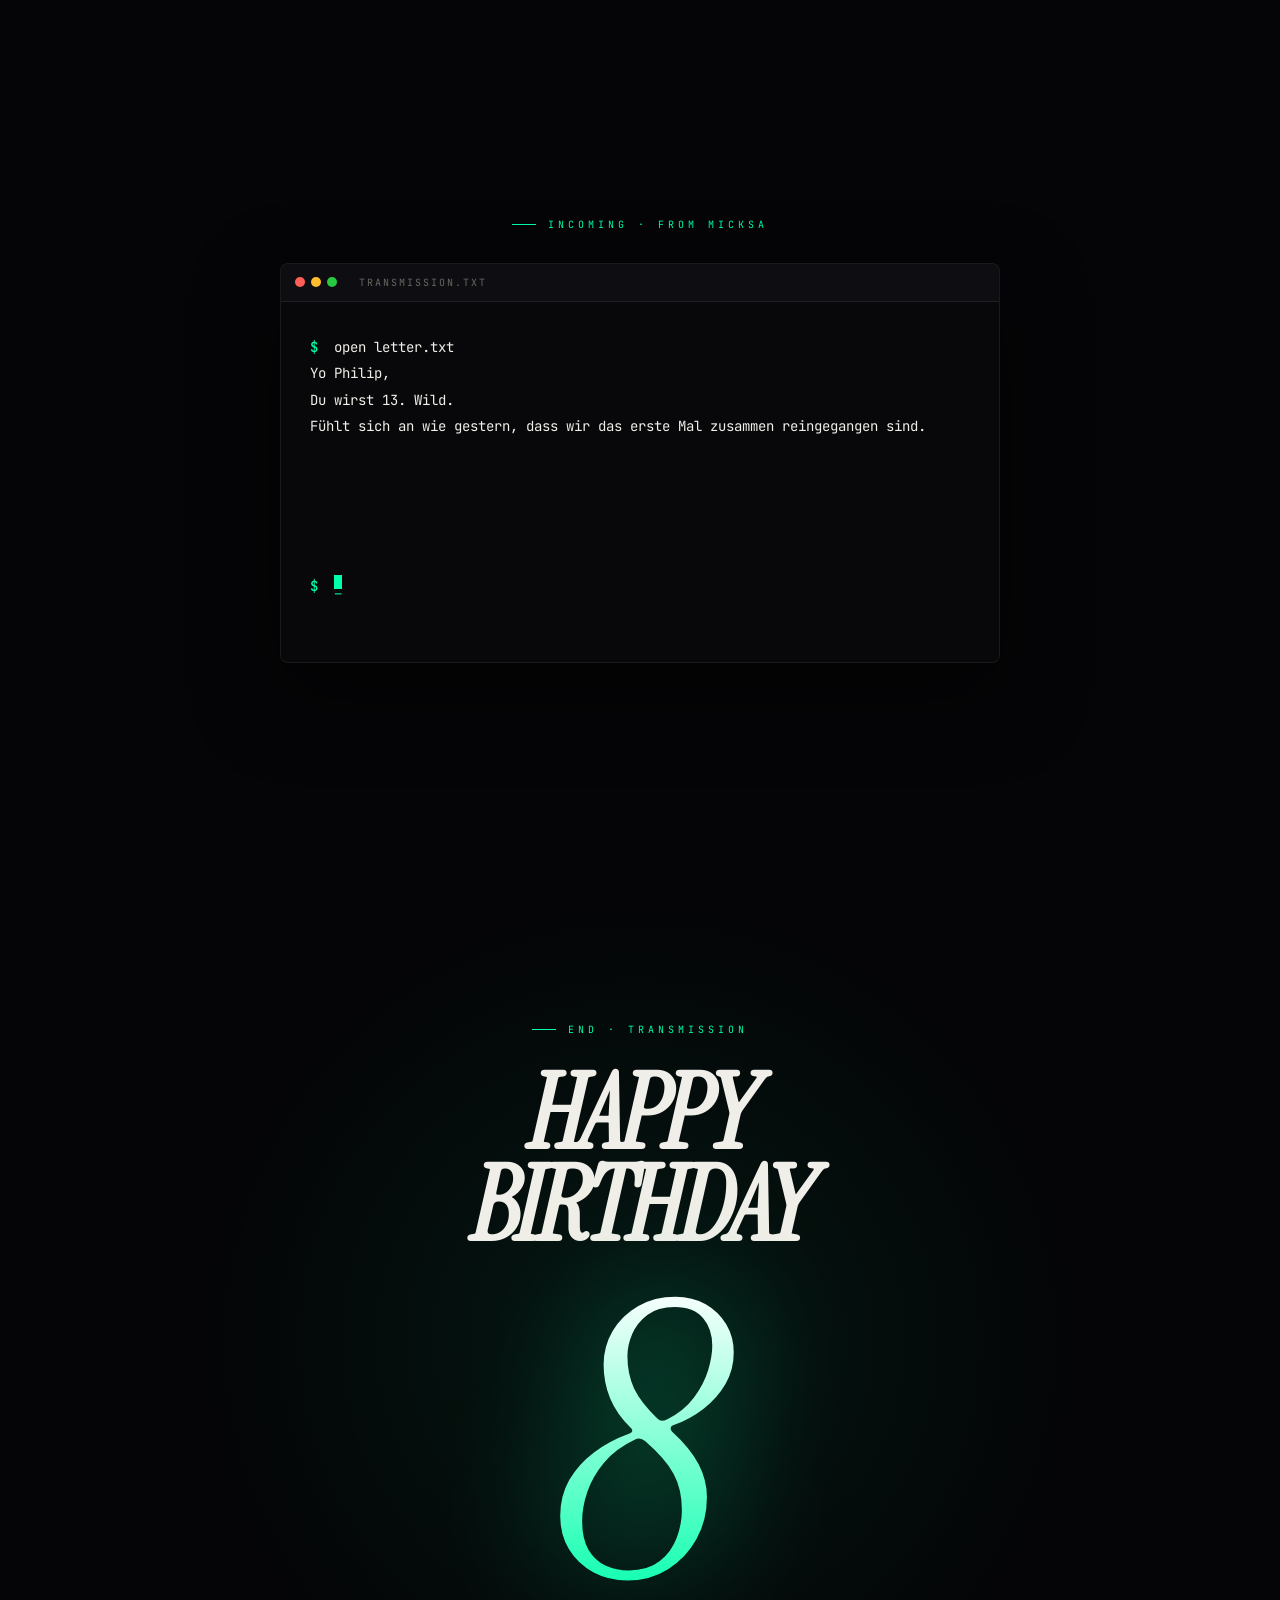
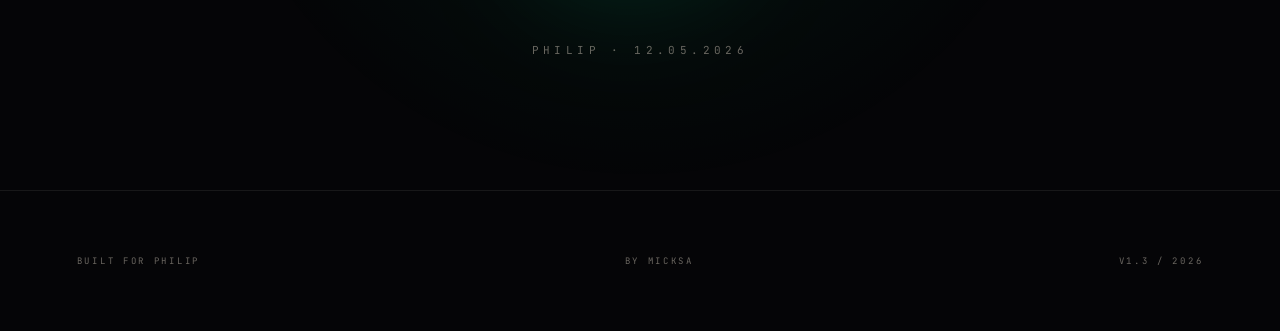
==== commit 0d5732b7: "Player Card: FUT-Style Redesign - ULTIMATE · BIRTHDAY ED. Banner oben mit Gradient-Lines - Vertikale" ====
--- a/index.html
+++ b/index.html
@@ -92,6 +92,7 @@
       <div class="card-sparkle"></div>
       <div class="card-shine"></div>
       <div class="card-noise"></div>
+      <div class="card-pattern"></div>
       <svg class="card-mark" viewBox="0 0 100 100" aria-hidden="true">
         <defs>
           <clipPath id="ball-clip"><circle cx="50" cy="50" r="46"/></clipPath>
@@ -107,27 +108,50 @@
         <circle cx="50" cy="50" r="3.5" fill="#0a0a0a"/>
       </svg>
       <div class="card-inner">
-        <div class="card-top">
-          <div class="card-rating">99</div>
-          <div class="card-position">MID</div>
-          <div class="card-flag">DE</div>
-        </div>
-        <div class="card-portrait">
-          <div class="card-portrait-glow"></div>
-          <div class="card-initial">P</div>
-        </div>
-        <div class="card-divider"></div>
-        <div class="card-name">PHILIP</div>
+        <div class="card-banner">
+          <span class="banner-side"></span>
+          <span class="banner-text">ULTIMATE · BIRTHDAY ED.</span>
+          <span class="banner-side"></span>
+        </div>
+
+        <div class="card-body">
+          <div class="card-rail">
+            <div class="card-rating">99</div>
+            <div class="card-position">MID</div>
+            <svg class="card-flag-svg" viewBox="0 0 30 18" aria-hidden="true">
+              <rect width="30" height="6" y="0" fill="#1a1a1a"/>
+              <rect width="30" height="6" y="6" fill="#dd0017"/>
+              <rect width="30" height="6" y="12" fill="#ffce00"/>
+            </svg>
+            <div class="card-stars" aria-label="5 stars">
+              <span></span><span></span><span></span><span></span><span></span>
+            </div>
+          </div>
+
+          <div class="card-portrait">
+            <div class="card-portrait-glow"></div>
+            <div class="card-jersey-num">13</div>
+            <div class="card-initial">P</div>
+          </div>
+        </div>
+
+        <div class="card-name-wrap">
+          <span class="card-name-line"></span>
+          <div class="card-name">PHILIP</div>
+          <span class="card-name-line"></span>
+        </div>
+
         <div class="card-stats">
-          <div><span>PAC</span><b>92</b></div>
-          <div><span>SHO</span><b>88</b></div>
-          <div><span>PAS</span><b>91</b></div>
-          <div><span>DRI</span><b>95</b></div>
-          <div><span>DEF</span><b>76</b></div>
-          <div><span>PHY</span><b>85</b></div>
-        </div>
+          <div class="stat-cell"><span>PAC</span><b>92</b></div>
+          <div class="stat-cell"><span>DRI</span><b>95</b></div>
+          <div class="stat-cell"><span>SHO</span><b>88</b></div>
+          <div class="stat-cell"><span>DEF</span><b>76</b></div>
+          <div class="stat-cell"><span>PAS</span><b>91</b></div>
+          <div class="stat-cell"><span>PHY</span><b>85</b></div>
+        </div>
+
         <div class="card-meta">
-          <span>BORN · 12.05.2013</span>
+          <span>BORN · 12.05.13</span>
           <span>CLUB · FCB</span>
         </div>
       </div>
--- a/styles.css
+++ b/styles.css
@@ -612,133 +612,251 @@
   transform: rotate(360deg);
   filter: drop-shadow(0 0 12px rgba(255, 80, 80, 0.7));
 }
+/* Subtle diagonal stripe pattern in card BG */
+.card-pattern {
+  position: absolute;
+  inset: 0;
+  background:
+    repeating-linear-gradient(135deg,
+      transparent 0,
+      transparent 28px,
+      rgba(255,255,255,0.025) 28px,
+      rgba(255,255,255,0.025) 29px),
+    radial-gradient(ellipse at 50% 40%, rgba(255, 216, 77, 0.08) 0%, transparent 60%);
+  pointer-events: none;
+  z-index: 1;
+}
+
 .card-inner {
   position: relative;
   z-index: 2;
-  padding: 1.8rem 1.5rem;
+  padding: 1.2rem 1.4rem 1.3rem;
   height: 100%;
   display: flex;
   flex-direction: column;
   color: #fff;
 }
 
-.card-top {
-  display: flex;
-  align-items: center;
-  justify-content: space-between;
-  font-family: 'JetBrains Mono', monospace;
-  font-size: 10px;
-  letter-spacing: 0.2em;
+/* Banner at top */
+.card-banner {
+  display: flex;
+  align-items: center;
+  gap: 8px;
+  margin-bottom: 0.8rem;
+  font-family: 'JetBrains Mono', monospace;
+  font-size: 8px;
+  letter-spacing: 0.35em;
+  color: var(--accent-3);
+  text-transform: uppercase;
+  text-shadow: 0 0 10px rgba(255, 216, 77, 0.5);
+}
+.banner-side {
+  flex: 1;
+  height: 1px;
+  background: linear-gradient(90deg, transparent, rgba(255, 216, 77, 0.7), transparent);
+}
+.banner-text {
+  font-weight: 500;
+  white-space: nowrap;
+}
+
+/* Body: rail + portrait side-by-side */
+.card-body {
+  flex: 1;
+  display: flex;
+  gap: 0.5rem;
+  min-height: 0;
+  position: relative;
+}
+
+/* Left rail (FUT-style) */
+.card-rail {
+  display: flex;
+  flex-direction: column;
+  align-items: center;
+  gap: 0.4rem;
+  width: 58px;
+  padding-top: 0.4rem;
+  position: relative;
+  z-index: 3;
 }
 .card-rating {
   font-family: 'Instrument Serif', serif;
   font-style: italic;
-  font-size: 3.2rem;
-  line-height: 1;
+  font-size: 3rem;
+  line-height: 0.9;
   color: var(--accent-3);
-  text-shadow: 0 0 24px rgba(255,216,77,0.5);
+  text-shadow:
+    0 0 24px rgba(255, 216, 77, 0.6),
+    0 2px 0 rgba(0,0,0,0.4);
   font-weight: 400;
+  letter-spacing: -0.04em;
 }
 .card-position {
-  background: rgba(255,255,255,0.15);
+  background: rgba(255, 255, 255, 0.12);
   backdrop-filter: blur(10px);
-  padding: 5px 10px;
-  border-radius: 4px;
-  font-weight: 500;
+  border: 1px solid rgba(255, 255, 255, 0.15);
+  padding: 3px 6px;
+  border-radius: 3px;
+  font-family: 'JetBrains Mono', monospace;
+  font-weight: 600;
+  font-size: 9px;
   letter-spacing: 0.3em;
-}
-.card-flag {
-  font-weight: 500;
-  letter-spacing: 0.3em;
-  color: rgba(255,255,255,0.8);
-}
-
+  color: #fff;
+}
+.card-flag-svg {
+  width: 26px;
+  height: auto;
+  border-radius: 2px;
+  box-shadow:
+    0 1px 4px rgba(0, 0, 0, 0.5),
+    0 0 0 0.5px rgba(255, 255, 255, 0.2);
+  display: block;
+}
+.card-stars {
+  display: flex;
+  gap: 1.5px;
+  margin-top: 0.2rem;
+}
+.card-stars span {
+  width: 6px;
+  height: 6px;
+  background: var(--accent-3);
+  clip-path: polygon(50% 0%, 61% 35%, 98% 35%, 68% 57%, 79% 91%, 50% 70%, 21% 91%, 32% 57%, 2% 35%, 39% 35%);
+  filter: drop-shadow(0 0 3px rgba(255, 216, 77, 0.8));
+}
+
+/* Portrait stage: jersey number + initial */
 .card-portrait {
   flex: 1;
   display: flex;
   align-items: center;
   justify-content: center;
   position: relative;
-  margin: 1rem 0;
+  min-height: 0;
+  overflow: hidden;
 }
 .card-portrait-glow {
   position: absolute;
-  width: 200px;
-  height: 200px;
-  background: radial-gradient(circle, rgba(0,255,170,0.3) 0%, transparent 70%);
-  filter: blur(30px);
-}
+  width: 240px;
+  height: 240px;
+  background: radial-gradient(circle, rgba(0, 255, 170, 0.28) 0%, rgba(74, 127, 255, 0.15) 40%, transparent 70%);
+  filter: blur(20px);
+  pointer-events: none;
+  animation: portraitPulse 4s ease-in-out infinite;
+}
+@keyframes portraitPulse {
+  0%, 100% { transform: scale(1); opacity: 0.8; }
+  50%      { transform: scale(1.12); opacity: 1; }
+}
+
+/* HUGE translucent jersey number behind the initial */
+.card-jersey-num {
+  position: absolute;
+  top: 50%;
+  left: 50%;
+  transform: translate(-50%, calc(-50% - 4px));
+  font-family: 'Instrument Serif', serif;
+  font-style: italic;
+  font-size: 17rem;
+  line-height: 0.75;
+  color: rgba(255, 255, 255, 0.07);
+  z-index: 1;
+  letter-spacing: -0.06em;
+  pointer-events: none;
+  user-select: none;
+  -webkit-text-stroke: 1px rgba(255, 255, 255, 0.14);
+}
+
 .card-initial {
   font-family: 'Instrument Serif', serif;
   font-style: italic;
-  font-size: 11rem;
+  font-size: 9rem;
   line-height: 1;
-  background: linear-gradient(180deg, #fff 0%, rgba(255,255,255,0.4) 100%);
+  background: linear-gradient(180deg, #ffffff 0%, #e8e6df 50%, rgba(255, 216, 77, 0.6) 100%);
   -webkit-background-clip: text;
   background-clip: text;
   -webkit-text-fill-color: transparent;
   position: relative;
   z-index: 2;
-  filter: drop-shadow(0 4px 20px rgba(0,0,0,0.5));
-}
-
-.card-divider {
+  filter: drop-shadow(0 6px 24px rgba(0, 0, 0, 0.6));
+  letter-spacing: -0.04em;
+}
+
+/* Name with elegant lines on either side */
+.card-name-wrap {
+  display: flex;
+  align-items: center;
+  gap: 0.7rem;
+  margin: 0.4rem 0 0.8rem;
+}
+.card-name-line {
+  flex: 1;
   height: 1px;
   background: linear-gradient(90deg, transparent, var(--accent-3), transparent);
-  margin: 0.5rem 0;
-}
-
+}
 .card-name {
   font-family: 'Instrument Serif', serif;
   font-style: italic;
-  font-size: 2.4rem;
+  font-size: 2rem;
   text-align: center;
-  letter-spacing: -0.01em;
-  margin: 0.5rem 0 1rem;
-  text-shadow: 0 2px 12px rgba(0,0,0,0.4);
-}
-
+  letter-spacing: 0.02em;
+  text-shadow: 0 2px 12px rgba(0, 0, 0, 0.5);
+  background: linear-gradient(180deg, #ffffff 0%, #c8c4b8 100%);
+  -webkit-background-clip: text;
+  background-clip: text;
+  -webkit-text-fill-color: transparent;
+}
+
+/* Stats: 2 columns × 3 rows */
 .card-stats {
   display: grid;
-  grid-template-columns: repeat(3, 1fr);
-  gap: 0.5rem 1rem;
-  font-family: 'JetBrains Mono', monospace;
-  font-size: 11px;
-  letter-spacing: 0.15em;
-}
-.card-stats div {
+  grid-template-columns: 1fr 1fr;
+  gap: 0.35rem 1.2rem;
+  font-family: 'JetBrains Mono', monospace;
+  margin-bottom: 0.5rem;
+}
+.stat-cell {
   display: flex;
   justify-content: space-between;
-  align-items: center;
-  padding: 4px 0;
-}
-.card-stats span {
-  color: rgba(255,255,255,0.5);
+  align-items: baseline;
+  padding: 3px 0;
+  border-bottom: 1px solid rgba(255, 255, 255, 0.06);
+}
+.stat-cell span {
+  color: rgba(255, 255, 255, 0.55);
   font-size: 9px;
-  letter-spacing: 0.2em;
-}
-.card-stats b {
+  letter-spacing: 0.25em;
+  font-weight: 500;
+}
+.stat-cell b {
+  font-family: 'Space Grotesk', sans-serif;
   font-weight: 700;
   color: var(--accent-3);
+  font-size: 14px;
+  text-shadow: 0 0 8px rgba(255, 216, 77, 0.4);
+  letter-spacing: -0.01em;
 }
 
 .card-meta {
   display: flex;
   justify-content: space-between;
-  margin-top: 0.8rem;
-  padding-top: 0.8rem;
-  border-top: 1px solid rgba(255,255,255,0.1);
-  font-family: 'JetBrains Mono', monospace;
-  font-size: 9px;
-  letter-spacing: 0.2em;
-  color: rgba(255,255,255,0.6);
+  padding-top: 0.6rem;
+  border-top: 1px solid rgba(255, 255, 255, 0.1);
+  font-family: 'JetBrains Mono', monospace;
+  font-size: 8.5px;
+  letter-spacing: 0.25em;
+  color: rgba(255, 255, 255, 0.55);
 }
 
 @media (max-width: 720px) {
-  .player-card { width: 280px; height: 440px; }
-  .card-rating { font-size: 2.5rem; }
-  .card-initial { font-size: 9rem; }
-  .card-name { font-size: 2rem; }
+  .player-card { width: 290px; height: 460px; }
+  .card-rating { font-size: 2.4rem; }
+  .card-initial { font-size: 7.5rem; }
+  .card-jersey-num { font-size: 14rem; }
+  .card-name { font-size: 1.7rem; }
+  .card-rail { width: 50px; }
+  .card-flag-svg { width: 22px; }
 }
 
 /* ============================================
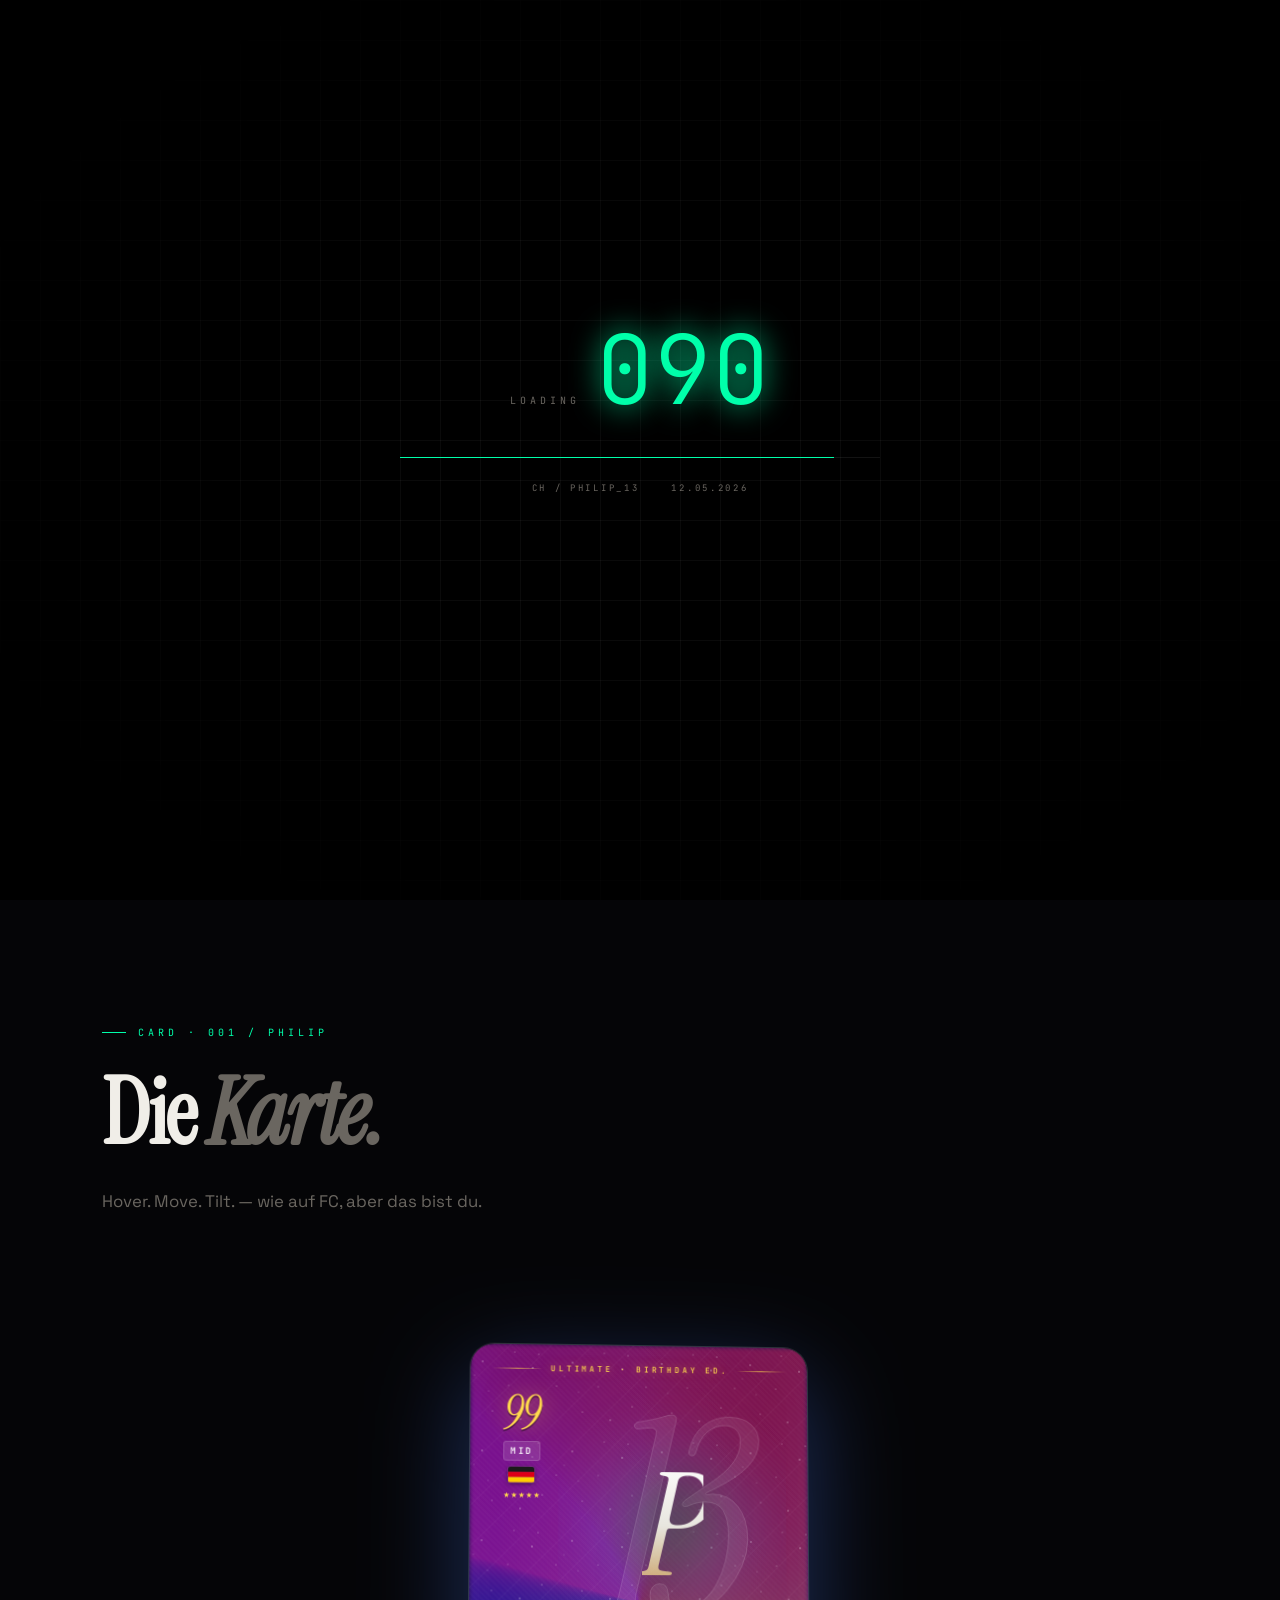
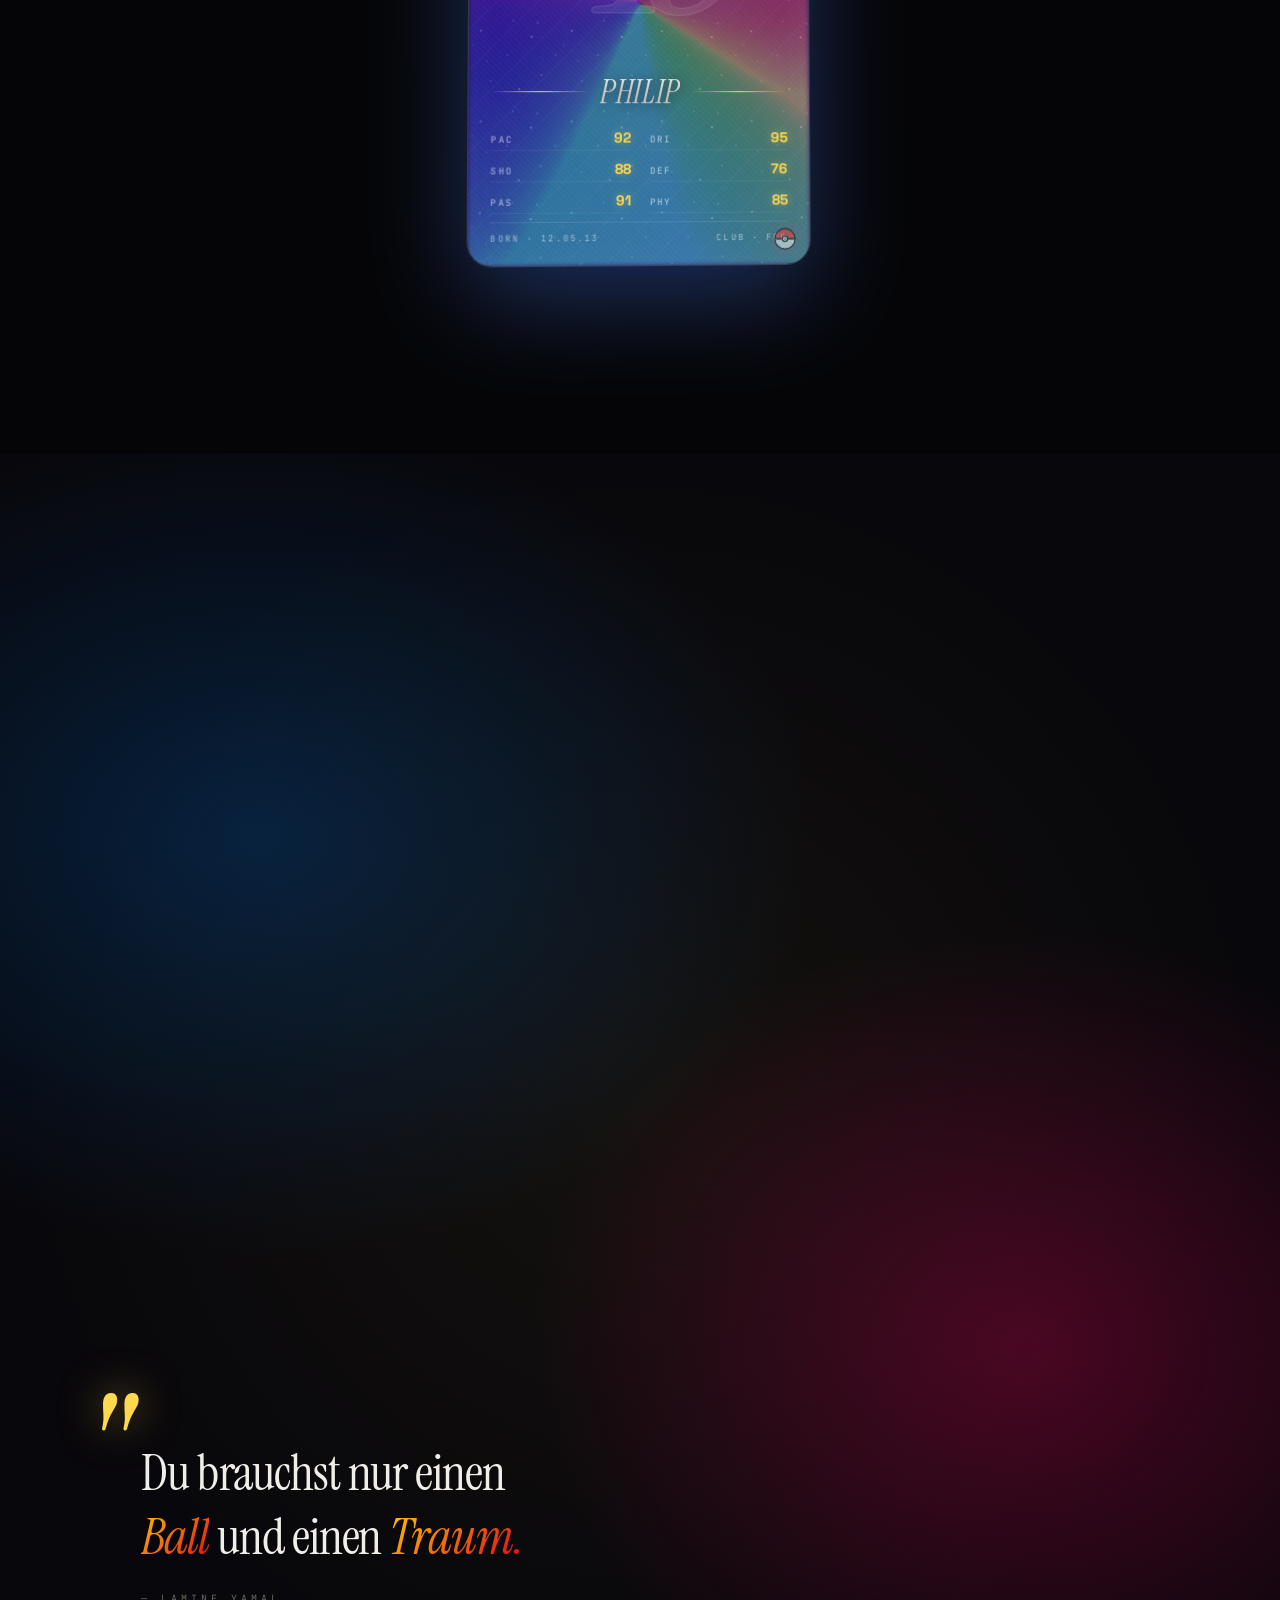
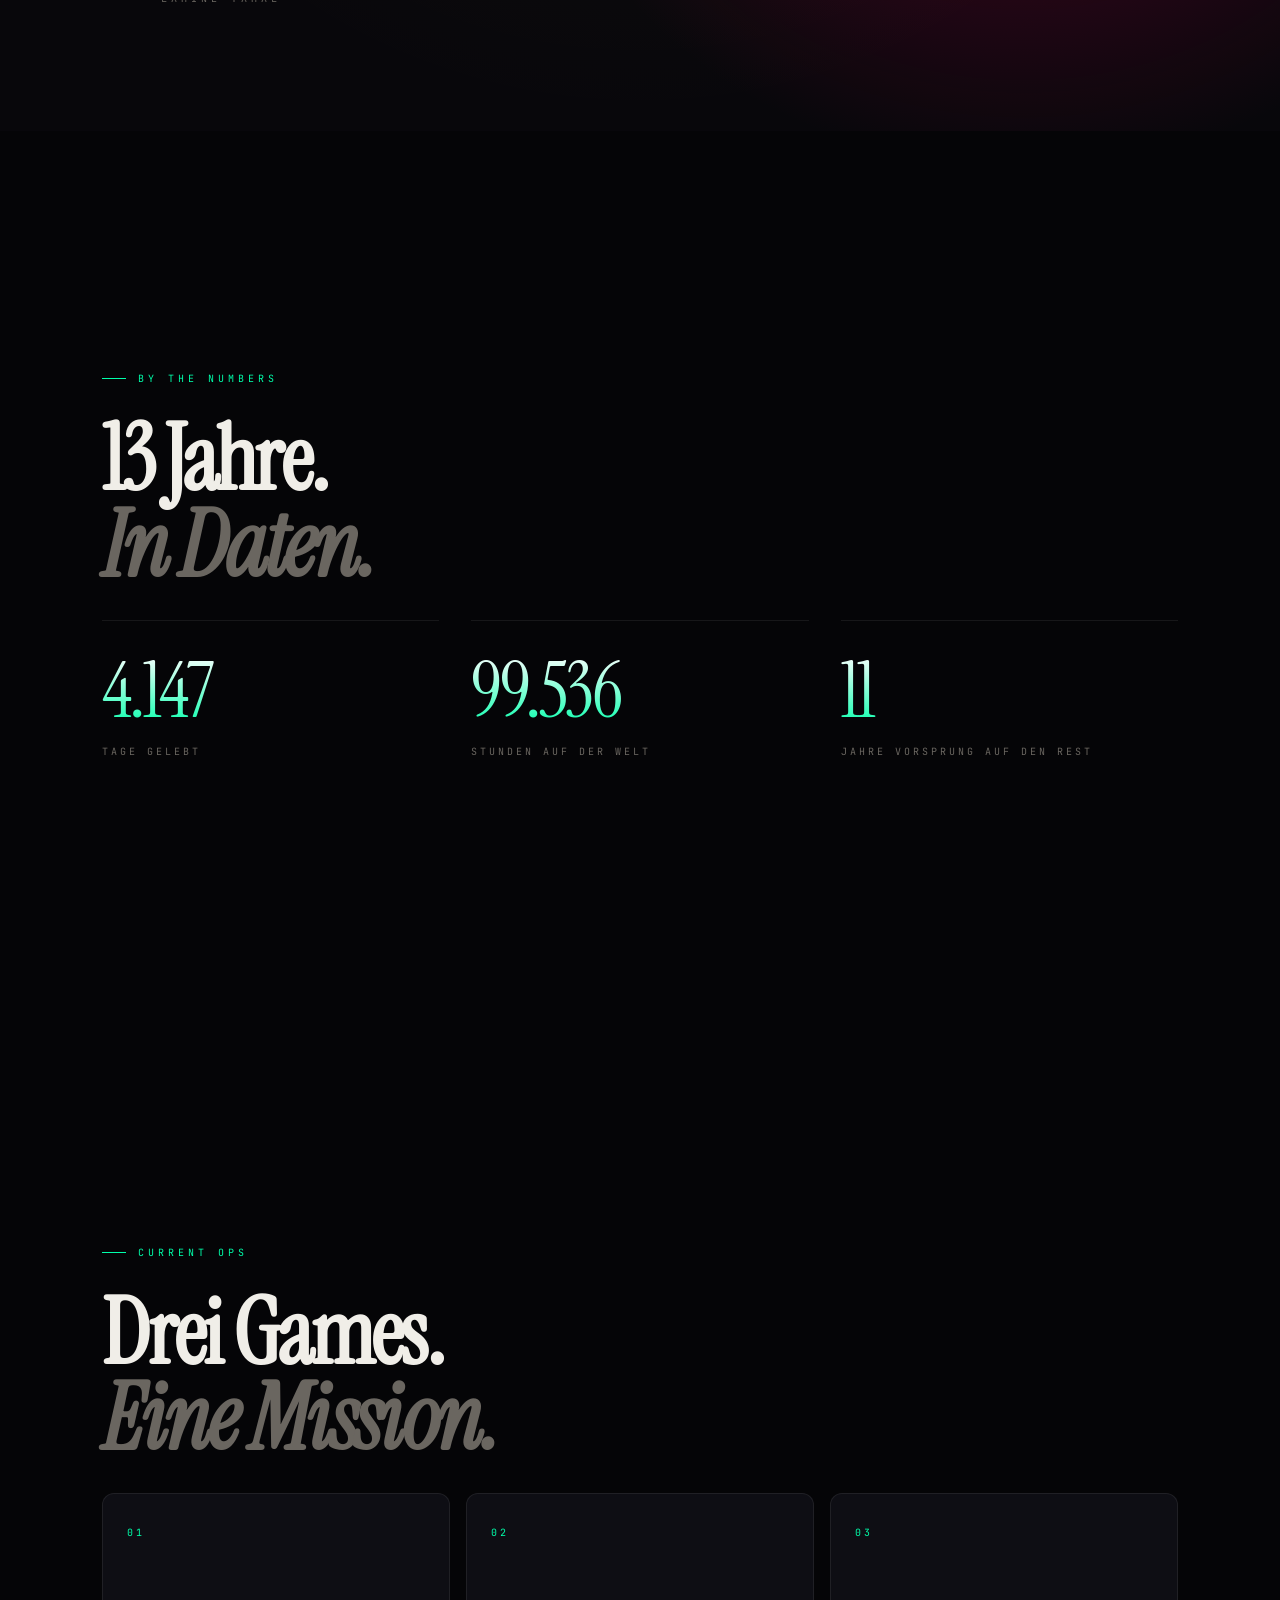
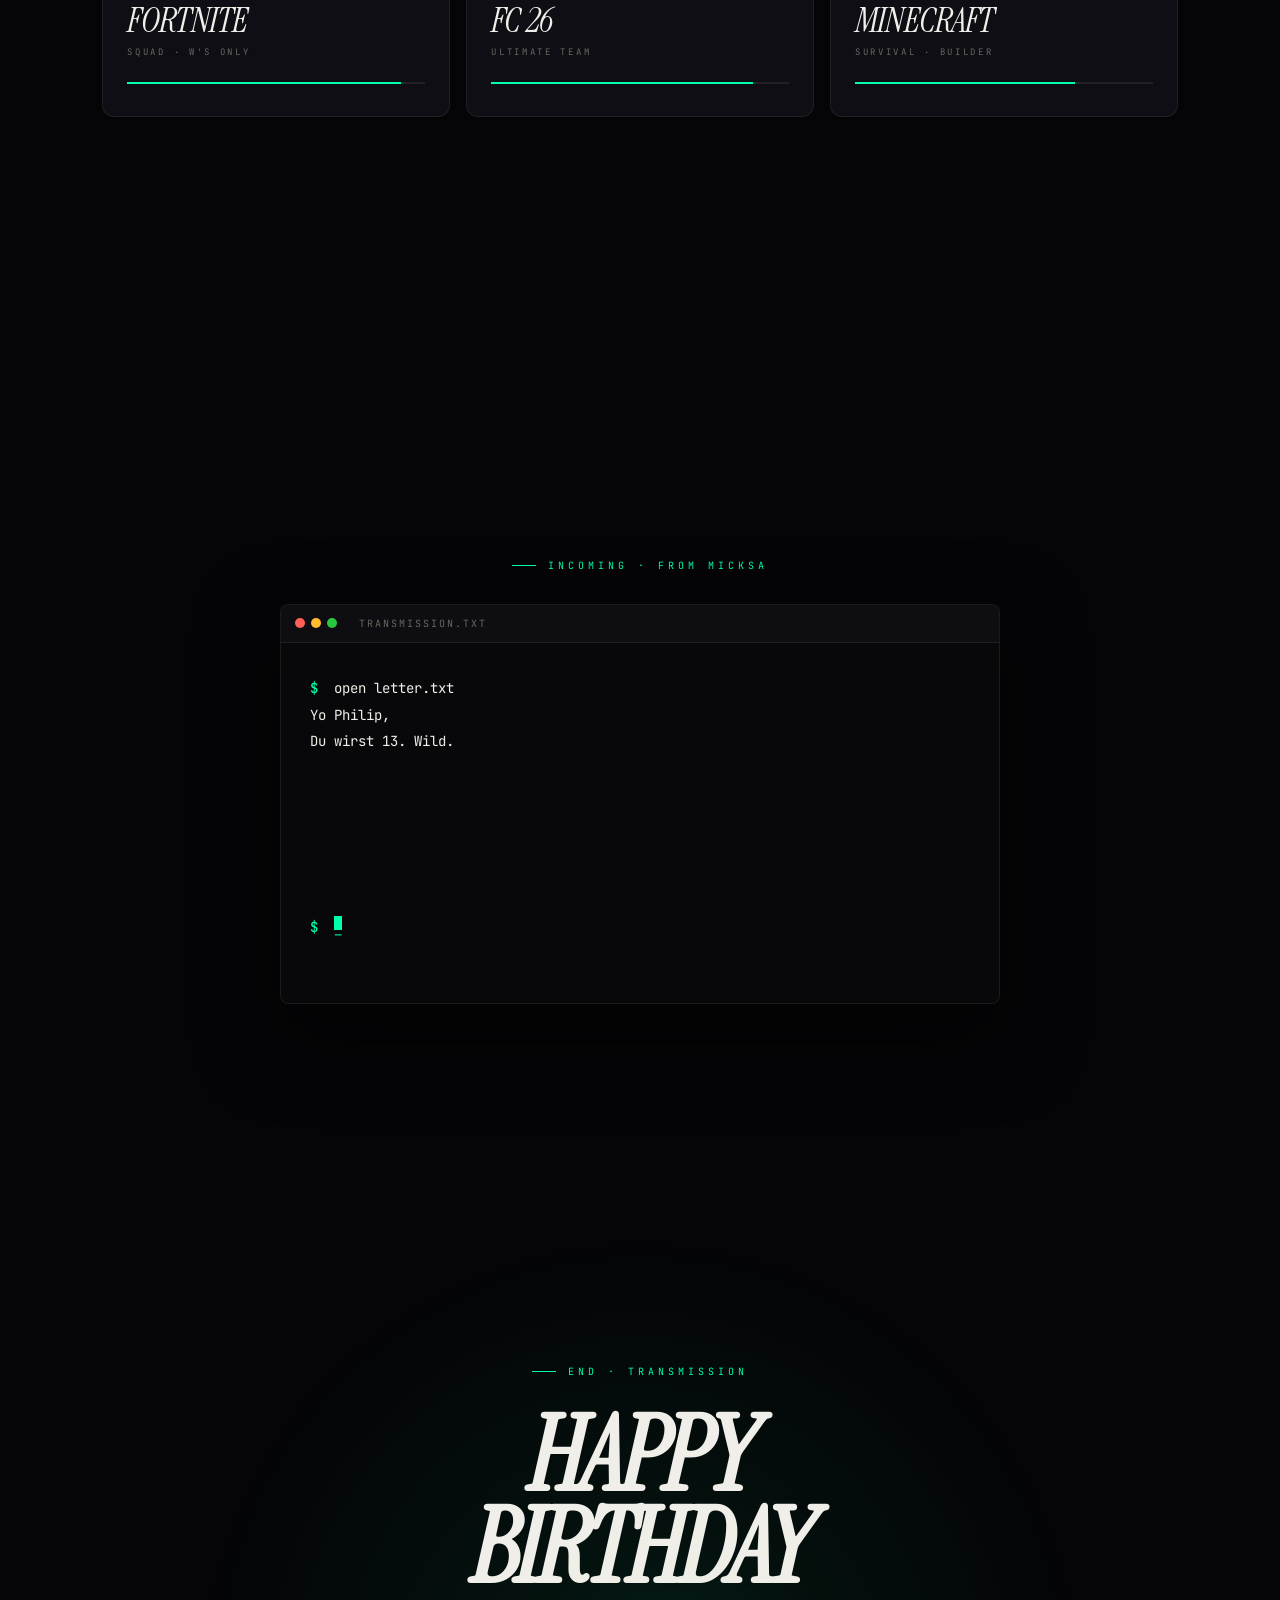
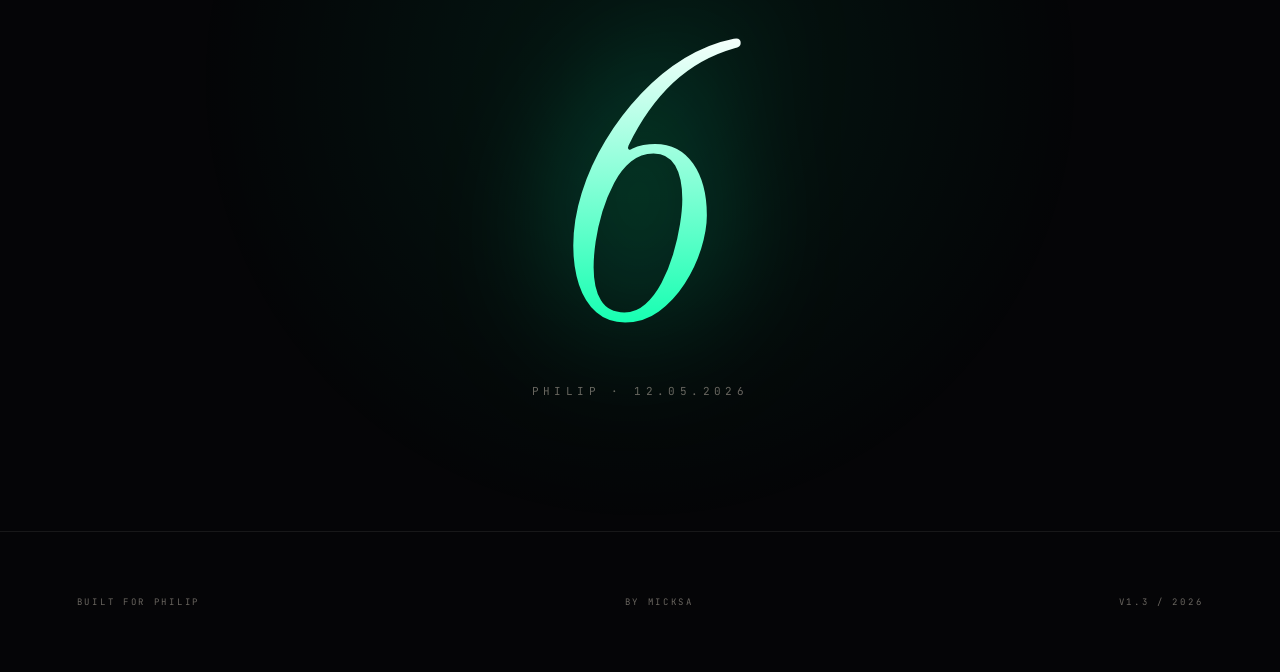
==== commit 81f4e873: "Yamal-Section: Cinematic Poster Redesign - Background mit Barça blaugrana (deep blue + garnet red ra" ====
--- a/index.html
+++ b/index.html
@@ -161,29 +161,87 @@
 
 <!-- ===== YAMAL ===== -->
 <section id="yamal">
-  <div class="yamal-stripe"></div>
+  <div class="yamal-bg"></div>
+  <div class="yamal-grain"></div>
   <div class="yamal-content">
-    <div class="section-label">SUBJECT · IDOL</div>
-    <h2 class="yamal-massive" data-split>LAMINE YAMAL</h2>
-    <div class="yamal-meta">
-      <div class="yamal-meta-block">
-        <span class="meta-key">NO.</span>
-        <span class="meta-val">10</span>
-      </div>
-      <div class="yamal-meta-block">
-        <span class="meta-key">CLUB</span>
-        <span class="meta-val">FC BARCELONA</span>
-      </div>
-      <div class="yamal-meta-block">
-        <span class="meta-key">SCHOOL</span>
-        <span class="meta-val">LA MASIA</span>
-      </div>
-    </div>
-    <p class="yamal-quote">
-      <em>"Du brauchst nur</em><br>
-      einen Ball und<br>
-      <em>einen Traum."</em>
-    </p>
+    <div class="yamal-header">
+      <div class="section-label">SUBJECT · PHILIPS GOAT</div>
+      <div class="yamal-livetag">
+        <span class="ldot"></span>
+        <span>SCOUTED · LA MASIA</span>
+      </div>
+    </div>
+
+    <div class="yamal-stage">
+      <svg class="yamal-num" viewBox="0 0 200 280" aria-hidden="true">
+        <defs>
+          <linearGradient id="yg" x1="0" y1="0" x2="0" y2="1">
+            <stop offset="0%" stop-color="#004d98"/>
+            <stop offset="55%" stop-color="#7a1a3f"/>
+            <stop offset="100%" stop-color="#a50044"/>
+          </linearGradient>
+          <linearGradient id="yg-stroke" x1="0" y1="0" x2="1" y2="0">
+            <stop offset="0%" stop-color="rgba(255,216,77,0.4)"/>
+            <stop offset="100%" stop-color="rgba(216,0,39,0.4)"/>
+          </linearGradient>
+        </defs>
+        <text x="100" y="240"
+              text-anchor="middle"
+              font-family="Instrument Serif, serif"
+              font-style="italic"
+              font-size="320"
+              font-weight="400"
+              fill="url(#yg)"
+              stroke="url(#yg-stroke)"
+              stroke-width="2">10</text>
+      </svg>
+
+      <h2 class="yamal-name">
+        <span class="yn-line yn-first">Lamine</span>
+        <span class="yn-line yn-second">Yamal.</span>
+      </h2>
+
+      <div class="yamal-flag">
+        <span class="flag-r"></span>
+        <span class="flag-y">
+          <span class="flag-coat">ESP</span>
+        </span>
+        <span class="flag-r"></span>
+      </div>
+    </div>
+
+    <div class="yamal-tags">
+      <div class="ytag">
+        <span class="ytag-k">AGE</span>
+        <span class="ytag-v">17</span>
+      </div>
+      <div class="ytag">
+        <span class="ytag-k">POS</span>
+        <span class="ytag-v">RW</span>
+      </div>
+      <div class="ytag">
+        <span class="ytag-k">NO.</span>
+        <span class="ytag-v">10</span>
+      </div>
+      <div class="ytag">
+        <span class="ytag-k">CLUB</span>
+        <span class="ytag-v">FC BARCELONA</span>
+      </div>
+      <div class="ytag">
+        <span class="ytag-k">DEBUT</span>
+        <span class="ytag-v">2023 · 16y 38d</span>
+      </div>
+      <div class="ytag wide">
+        <span class="ytag-k">SCHOOL</span>
+        <span class="ytag-v">LA MASIA · BARÇA</span>
+      </div>
+    </div>
+
+    <blockquote class="yamal-quote">
+      <span class="qmark">"</span>
+      <p>Du brauchst nur einen<br><em>Ball</em> und einen <em>Traum.</em></p>
+      <cite>— LAMINE YAMAL</cite>
+    </blockquote>
   </div>
 </section>
 
--- a/styles.css
+++ b/styles.css
@@ -860,80 +860,253 @@
 }
 
 /* ============================================
-   YAMAL
+   YAMAL — Cinematic Poster
    ============================================ */
 #yamal {
   align-items: flex-start;
   position: relative;
   overflow: hidden;
-  padding: 14vh 4vw;
-}
-.yamal-stripe {
+  padding: 14vh 6vw;
+  background: #07060a;
+}
+.yamal-bg {
   position: absolute;
   inset: 0;
   background:
-    radial-gradient(circle at 20% 30%, rgba(216, 0, 39, 0.15) 0%, transparent 50%),
-    radial-gradient(circle at 80% 70%, rgba(255, 216, 77, 0.1) 0%, transparent 50%);
+    radial-gradient(ellipse 80% 60% at 20% 30%, rgba(0, 77, 152, 0.35) 0%, transparent 55%),
+    radial-gradient(ellipse 70% 60% at 80% 70%, rgba(165, 0, 68, 0.4) 0%, transparent 55%),
+    radial-gradient(circle at 50% 50%, rgba(255, 216, 77, 0.05) 0%, transparent 70%);
+  pointer-events: none;
+  animation: yamalBgShift 18s ease-in-out infinite;
+}
+@keyframes yamalBgShift {
+  0%, 100% { transform: scale(1); }
+  50%      { transform: scale(1.1); }
+}
+.yamal-grain {
+  position: absolute;
+  inset: 0;
+  background-image: url("data:image/svg+xml;utf8,<svg xmlns='http://www.w3.org/2000/svg' width='200' height='200'><filter id='n'><feTurbulence type='fractalNoise' baseFrequency='0.95' numOctaves='2' stitchTiles='stitch'/><feColorMatrix values='0 0 0 0 1  0 0 0 0 1  0 0 0 0 1  0 0 0 0.08 0'/></filter><rect width='100%25' height='100%25' filter='url(%23n)'/></svg>");
+  mix-blend-mode: overlay;
+  opacity: 0.6;
   pointer-events: none;
 }
 .yamal-content {
   position: relative;
   z-index: 2;
   width: 100%;
-}
-.yamal-massive {
+  max-width: 1200px;
+  margin: 0 auto;
+}
+
+.yamal-header {
+  display: flex;
+  align-items: center;
+  justify-content: space-between;
+  flex-wrap: wrap;
+  gap: 1rem;
+  margin-bottom: 3rem;
+}
+.yamal-livetag {
+  display: inline-flex;
+  align-items: center;
+  gap: 0.6rem;
+  font-family: 'JetBrains Mono', monospace;
+  font-size: 9px;
+  letter-spacing: 0.3em;
+  color: var(--fg-dim);
+  text-transform: uppercase;
+  padding: 6px 12px;
+  border: 1px solid var(--line);
+  border-radius: 999px;
+  backdrop-filter: blur(10px);
+}
+.yamal-livetag .ldot {
+  width: 6px;
+  height: 6px;
+  border-radius: 50%;
+  background: #ffce00;
+  box-shadow: 0 0 8px #ffce00;
+  animation: livePulse 1.6s ease-in-out infinite;
+}
+
+/* The Stage — name overlaid on huge 10 */
+.yamal-stage {
+  position: relative;
+  display: flex;
+  flex-direction: column;
+  justify-content: center;
+  min-height: 60vh;
+  margin: 2rem 0 4rem;
+}
+.yamal-num {
+  position: absolute;
+  top: 50%;
+  left: 50%;
+  transform: translate(-50%, -50%);
+  width: 110%;
+  height: auto;
+  pointer-events: none;
+  user-select: none;
+  filter: drop-shadow(0 30px 60px rgba(165, 0, 68, 0.3));
+  opacity: 0.95;
+}
+.yamal-name {
+  position: relative;
+  z-index: 2;
+  display: flex;
+  flex-direction: column;
+  line-height: 0.9;
+  pointer-events: none;
+}
+.yn-line {
   font-family: 'Instrument Serif', serif;
   font-style: italic;
-  font-size: clamp(3.5rem, 18vw, 22rem);
-  line-height: 0.85;
-  letter-spacing: -0.06em;
-  word-break: break-word;
-  background: linear-gradient(180deg, #fff 0%, #ffd84d 50%, #d80027 100%);
+  font-size: clamp(3.5rem, 14vw, 18rem);
+  letter-spacing: -0.05em;
+  background: linear-gradient(180deg, #ffffff 0%, #fff2d4 70%, rgba(255, 206, 0, 0.7) 100%);
   -webkit-background-clip: text;
   background-clip: text;
   -webkit-text-fill-color: transparent;
+  text-shadow: 0 4px 40px rgba(0, 0, 0, 0.4);
+  filter: drop-shadow(0 4px 30px rgba(0, 0, 0, 0.5));
+  user-select: none;
+}
+.yn-first {
+  align-self: flex-start;
+  transform: translateX(-1vw);
+}
+.yn-second {
+  align-self: flex-end;
+  transform: translateX(2vw);
+  background: linear-gradient(180deg, #fff2d4 0%, #ffce00 50%, #dd0017 100%);
+  -webkit-background-clip: text;
+  background-clip: text;
+  -webkit-text-fill-color: transparent;
+}
+
+/* Spanish flag corner accent */
+.yamal-flag {
+  position: absolute;
+  bottom: 1rem;
+  right: 0;
+  display: flex;
+  flex-direction: column;
+  width: 60px;
+  height: 40px;
+  border-radius: 3px;
+  overflow: hidden;
+  box-shadow:
+    0 4px 12px rgba(0, 0, 0, 0.5),
+    0 0 0 1px rgba(255, 255, 255, 0.1);
+  z-index: 3;
+}
+.yamal-flag .flag-r {
+  flex: 1;
+  background: #c60b1e;
+}
+.yamal-flag .flag-y {
+  flex: 2;
+  background: #ffc400;
+  display: flex;
+  align-items: center;
+  justify-content: center;
+  font-family: 'JetBrains Mono', monospace;
+  font-size: 8px;
+  letter-spacing: 0.15em;
+  font-weight: 700;
+  color: #6a0f0f;
+}
+
+/* Profile tag chips */
+.yamal-tags {
+  display: flex;
+  flex-wrap: wrap;
+  gap: 0.6rem;
   margin-bottom: 4rem;
-  position: relative;
-}
-
-.yamal-meta {
-  display: flex;
-  flex-wrap: wrap;
-  gap: 3rem;
-  padding: 2rem 0;
+  padding-top: 2rem;
   border-top: 1px solid var(--line);
-  border-bottom: 1px solid var(--line);
-  margin-bottom: 4rem;
-}
-.yamal-meta-block {
-  display: flex;
-  flex-direction: column;
+}
+.ytag {
+  display: inline-flex;
+  align-items: baseline;
   gap: 0.5rem;
-}
-.meta-key {
-  font-family: 'JetBrains Mono', monospace;
-  font-size: 10px;
+  padding: 0.5rem 0.9rem;
+  background: rgba(255, 255, 255, 0.025);
+  border: 1px solid var(--line);
+  border-radius: 4px;
+  backdrop-filter: blur(8px);
+  transition: border-color 0.3s, background 0.3s, transform 0.3s;
+}
+.ytag:hover {
+  border-color: rgba(255, 206, 0, 0.5);
+  background: rgba(255, 206, 0, 0.05);
+  transform: translateY(-2px);
+}
+.ytag.wide { flex: 1; min-width: 280px; }
+.ytag-k {
+  font-family: 'JetBrains Mono', monospace;
+  font-size: 9px;
   letter-spacing: 0.3em;
   color: var(--fg-dim);
-}
-.meta-val {
+  text-transform: uppercase;
+}
+.ytag-v {
+  font-family: 'Space Grotesk', sans-serif;
+  font-size: 14px;
+  font-weight: 600;
+  letter-spacing: 0.05em;
+  color: var(--fg);
+}
+
+/* Pull quote */
+.yamal-quote {
+  position: relative;
   font-family: 'Instrument Serif', serif;
-  font-size: 1.6rem;
-  letter-spacing: -0.01em;
+  font-size: clamp(1.8rem, 4vw, 3.4rem);
+  line-height: 1.25;
+  letter-spacing: -0.02em;
+  max-width: 22ch;
   color: var(--fg);
-}
-
-.yamal-quote {
+  padding: 2rem 0 0 4rem;
+  margin-top: 2rem;
+}
+.yamal-quote .qmark {
+  position: absolute;
+  top: -1rem;
+  left: 0;
   font-family: 'Instrument Serif', serif;
-  font-size: clamp(1.6rem, 4vw, 3rem);
-  line-height: 1.3;
-  letter-spacing: -0.02em;
-  max-width: 18ch;
-  color: var(--fg);
+  font-style: italic;
+  font-size: clamp(6rem, 12vw, 12rem);
+  line-height: 0.8;
+  color: var(--accent-3);
+  text-shadow: 0 0 40px rgba(255, 216, 77, 0.5);
+  user-select: none;
 }
 .yamal-quote em {
   font-style: italic;
-  color: var(--accent-3);
+  background: linear-gradient(135deg, #ffce00, #dd0017);
+  -webkit-background-clip: text;
+  background-clip: text;
+  -webkit-text-fill-color: transparent;
+}
+.yamal-quote cite {
+  display: block;
+  margin-top: 1.5rem;
+  font-family: 'JetBrains Mono', monospace;
+  font-size: 10px;
+  letter-spacing: 0.4em;
+  color: var(--fg-dim);
+  font-style: normal;
+}
+
+@media (max-width: 720px) {
+  .yamal-stage { min-height: 50vh; }
+  .yamal-num { width: 130%; }
+  .yn-line { font-size: clamp(2.8rem, 13vw, 6rem); }
+  .yamal-flag { width: 44px; height: 30px; }
+  .ytag.wide { min-width: 100%; }
+  .yamal-quote { padding-left: 3rem; }
 }
 
 /* ============================================
@@ -1223,9 +1396,10 @@
 .section-h,
 .section-p,
 .card-stage,
-.yamal-massive,
-.yamal-meta,
+.yamal-stage,
+.yamal-tags,
 .yamal-quote,
+.yamal-header,
 .stat-big,
 .game-tile,
 .terminal,
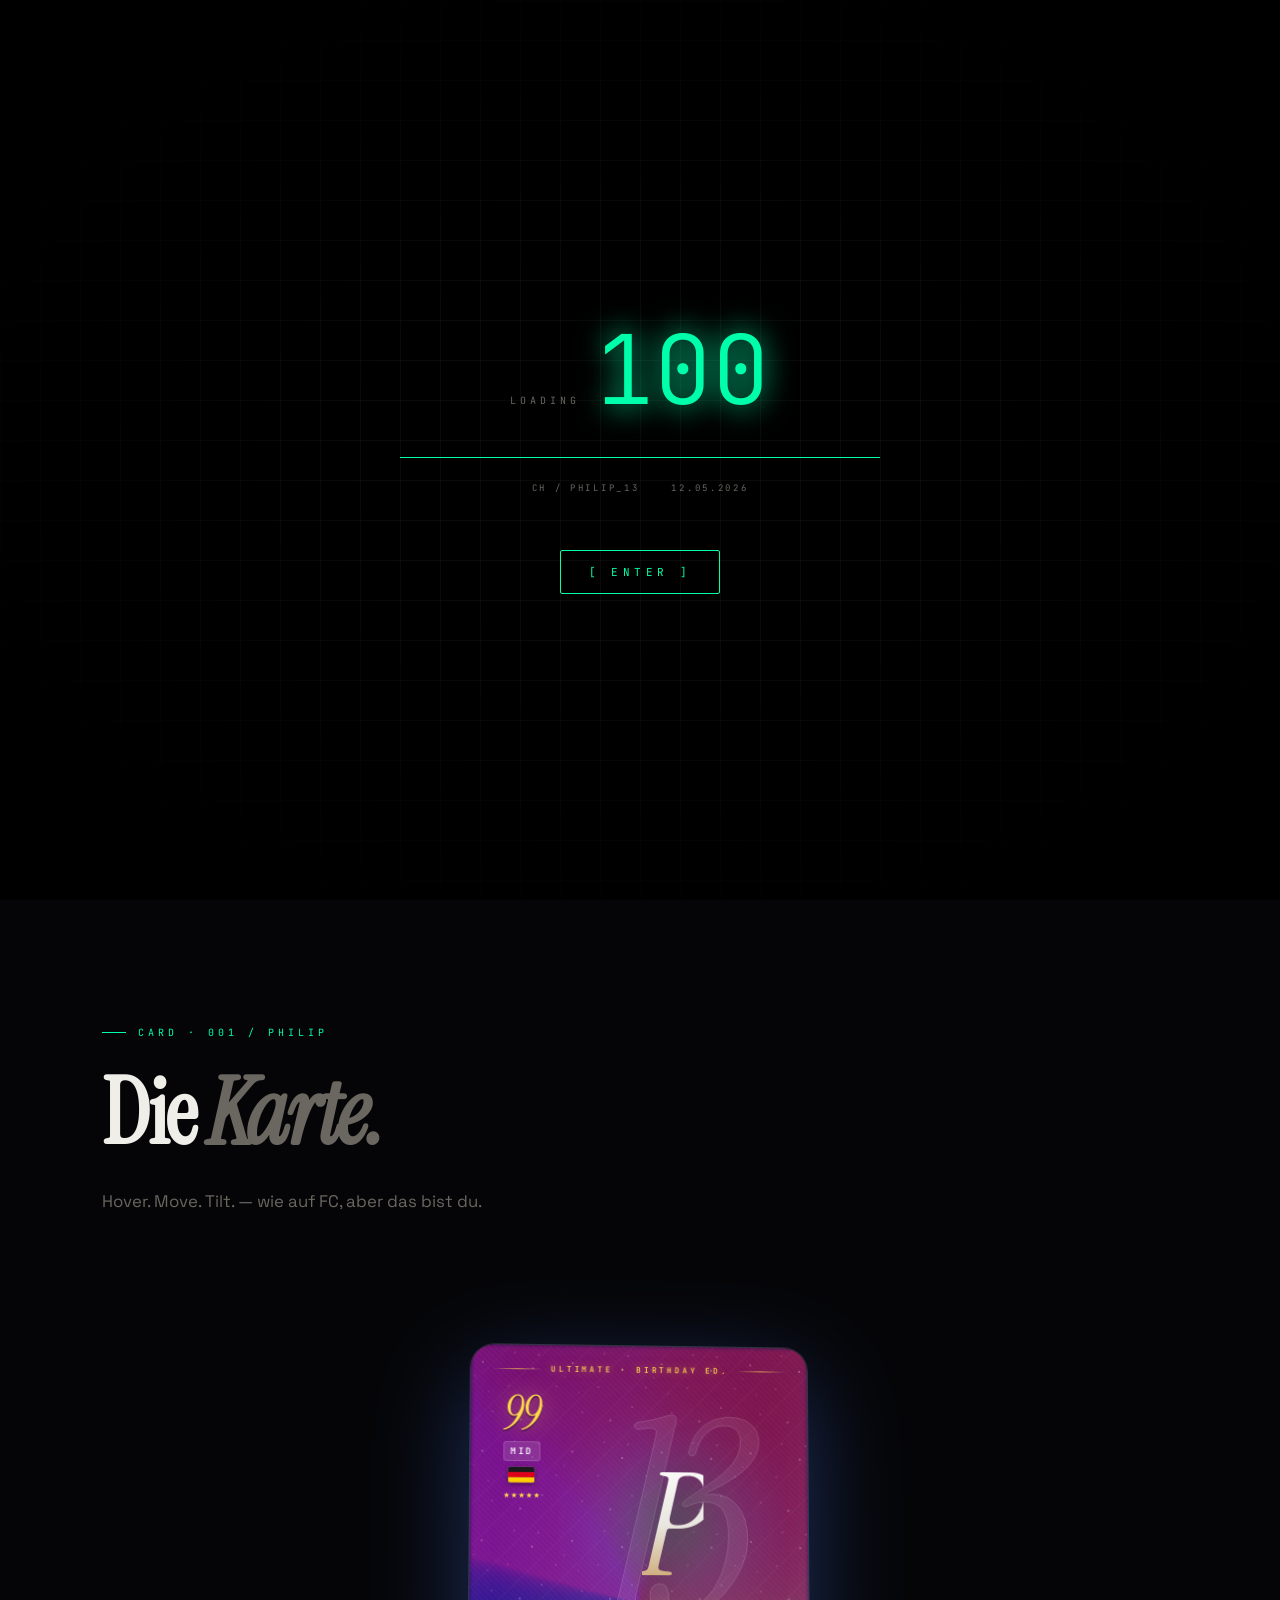
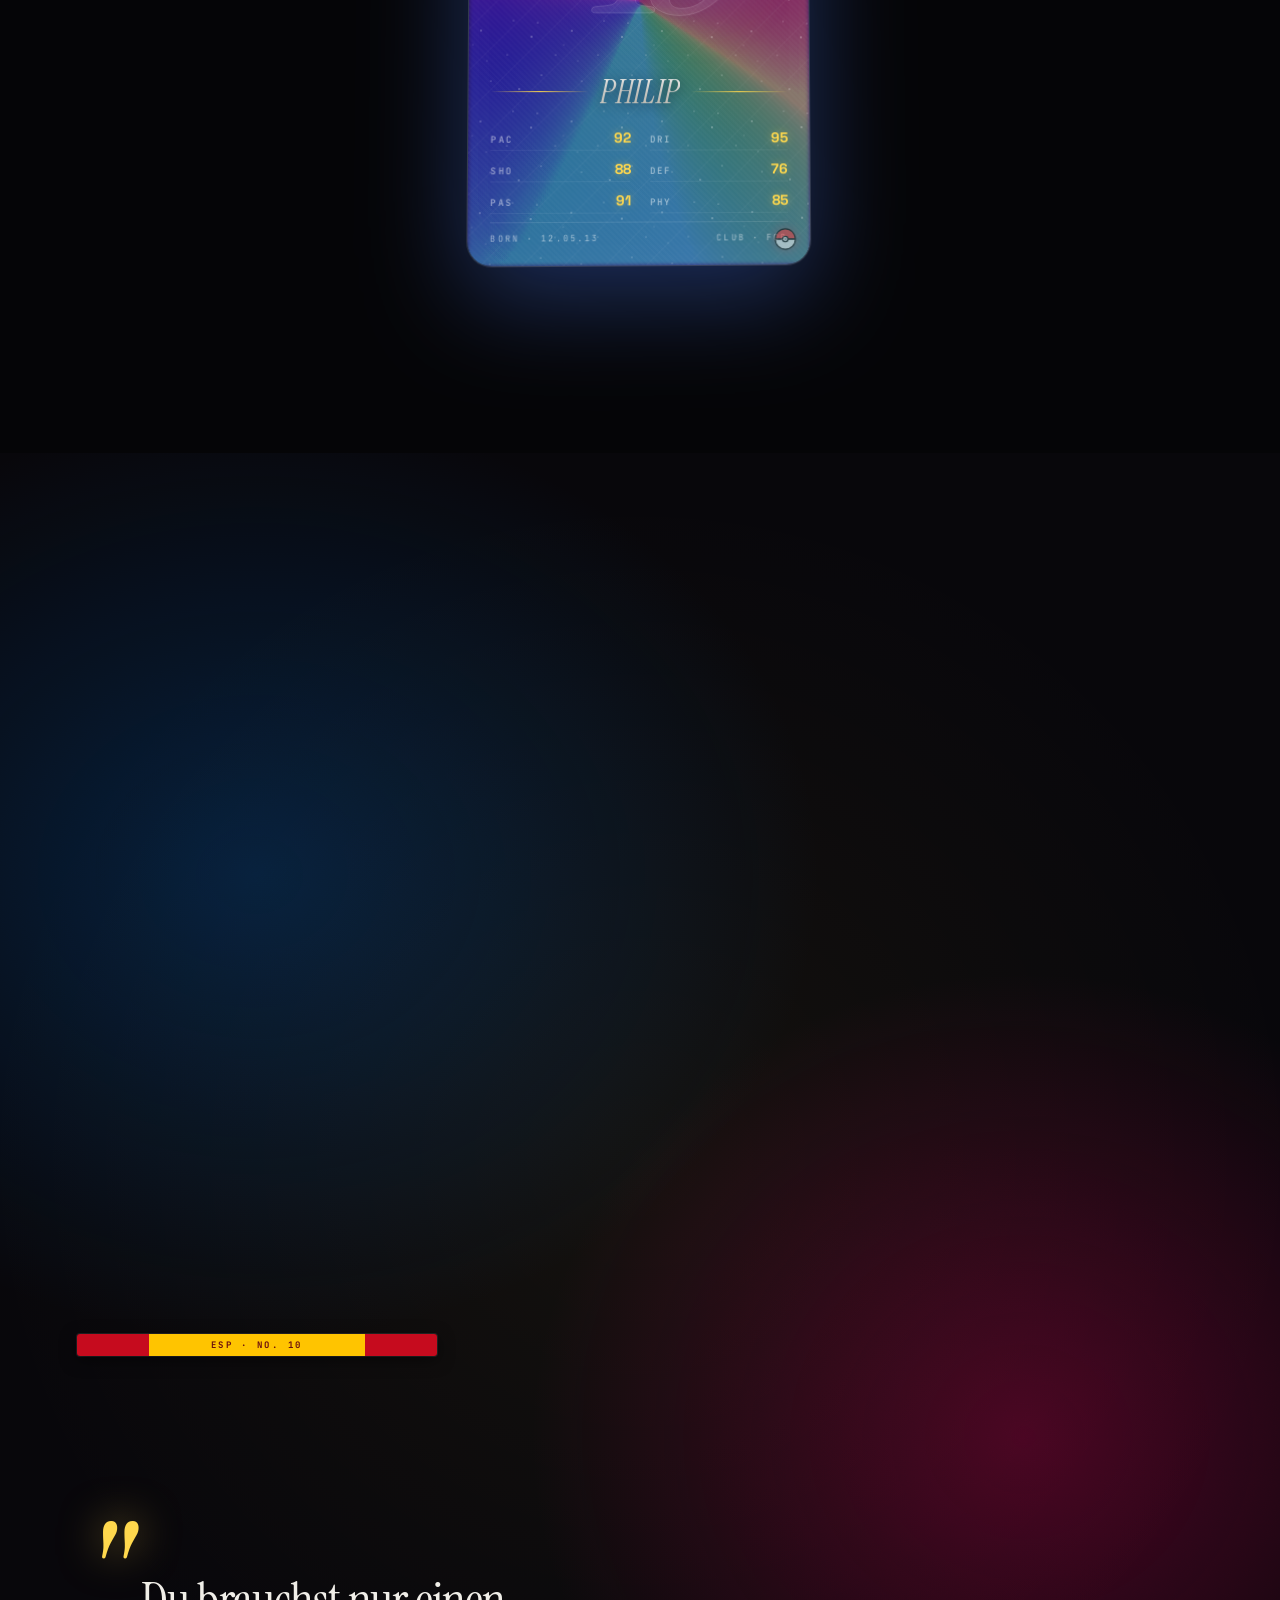
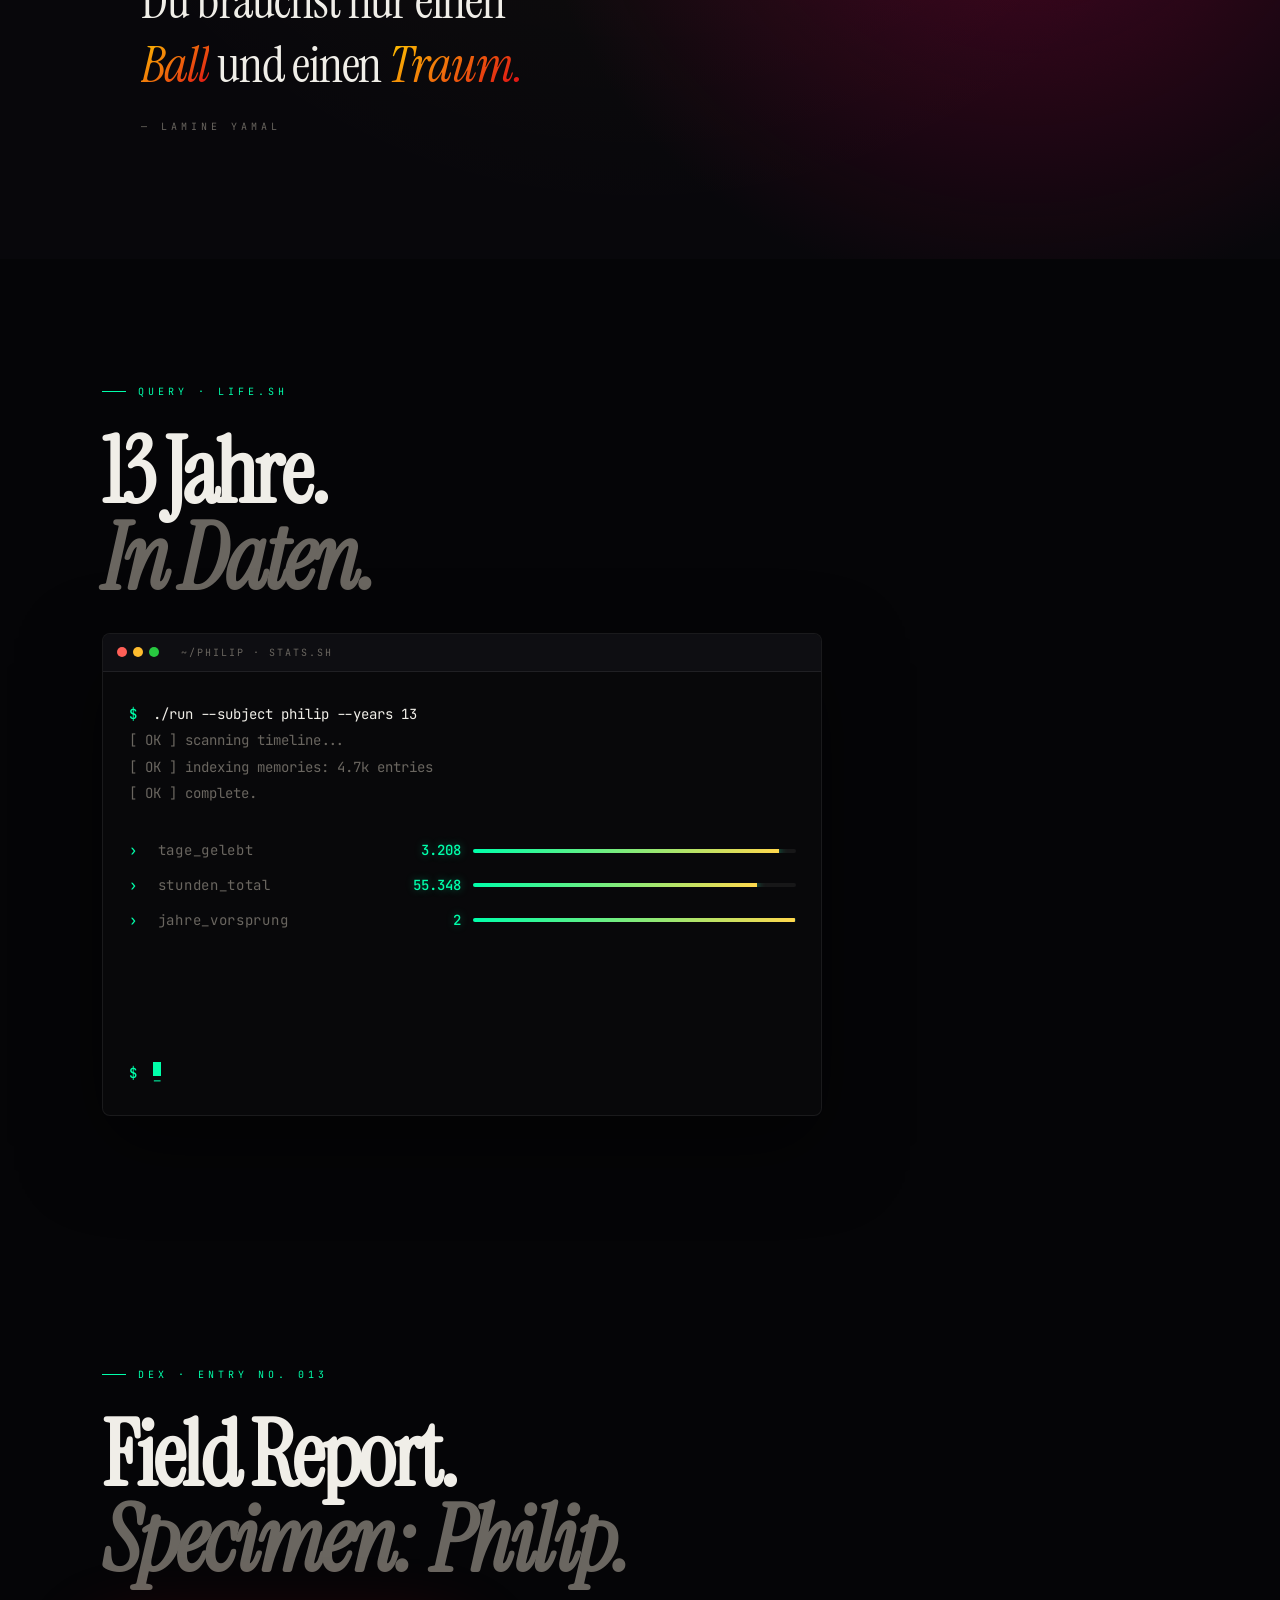
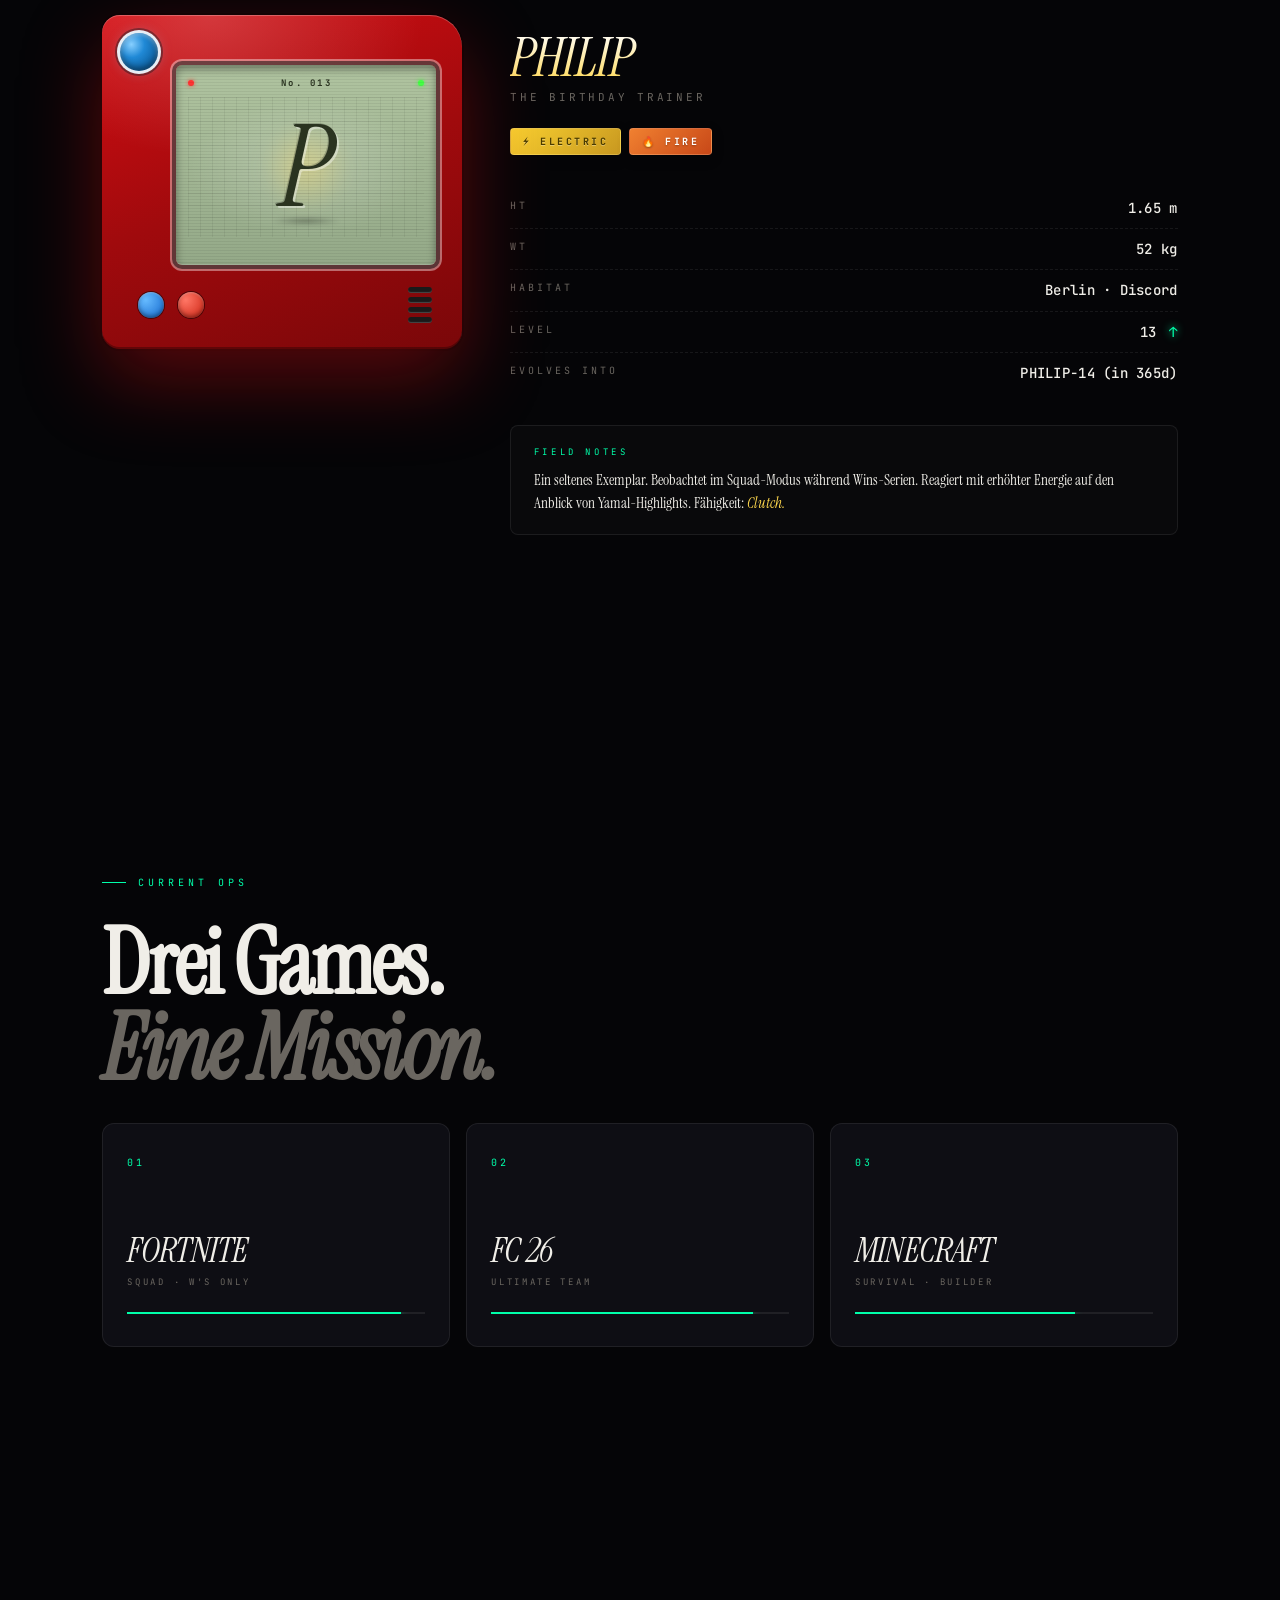
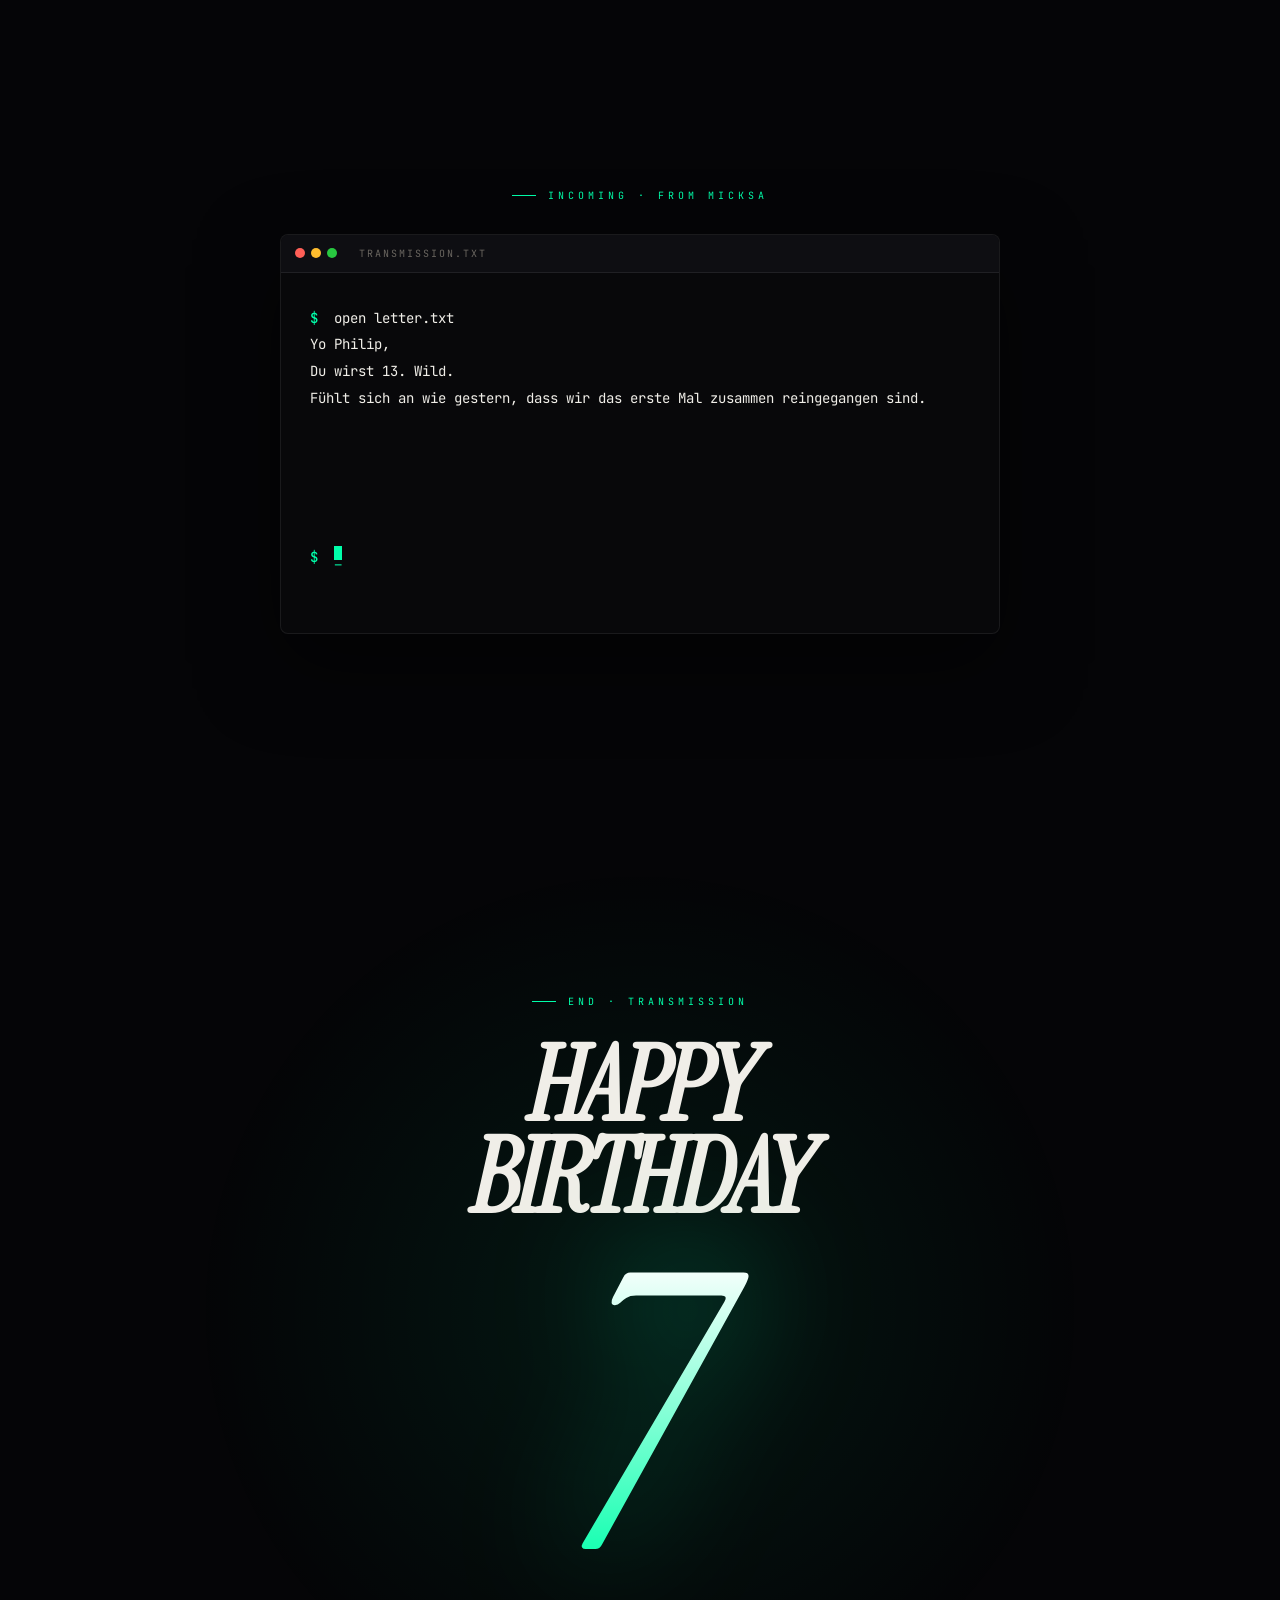
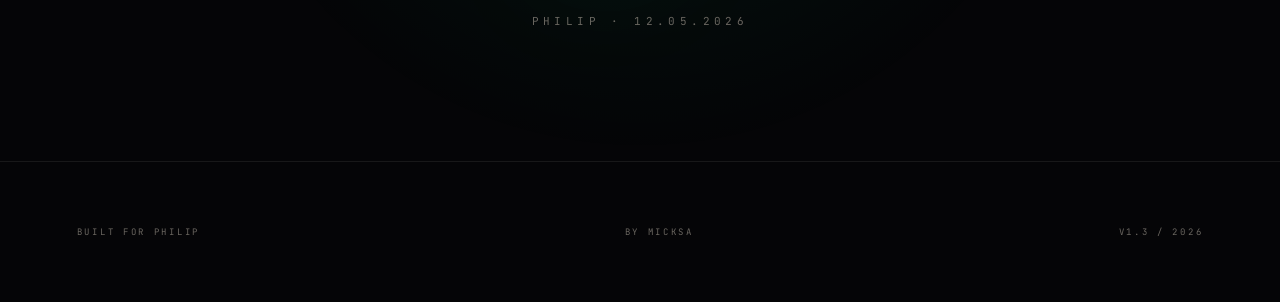
==== commit 7a9198cf: "Yamal-Fix, Stats als Terminal, Pokédex-Entry, Pokéball-Catch Yamal: - SVG mit massivem overflow durc" ====
--- a/index.html
+++ b/index.html
@@ -173,41 +173,17 @@
     </div>
 
     <div class="yamal-stage">
-      <svg class="yamal-num" viewBox="0 0 200 280" aria-hidden="true">
-        <defs>
-          <linearGradient id="yg" x1="0" y1="0" x2="0" y2="1">
-            <stop offset="0%" stop-color="#004d98"/>
-            <stop offset="55%" stop-color="#7a1a3f"/>
-            <stop offset="100%" stop-color="#a50044"/>
-          </linearGradient>
-          <linearGradient id="yg-stroke" x1="0" y1="0" x2="1" y2="0">
-            <stop offset="0%" stop-color="rgba(255,216,77,0.4)"/>
-            <stop offset="100%" stop-color="rgba(216,0,39,0.4)"/>
-          </linearGradient>
-        </defs>
-        <text x="100" y="240"
-              text-anchor="middle"
-              font-family="Instrument Serif, serif"
-              font-style="italic"
-              font-size="320"
-              font-weight="400"
-              fill="url(#yg)"
-              stroke="url(#yg-stroke)"
-              stroke-width="2">10</text>
-      </svg>
-
+      <div class="yamal-num" aria-hidden="true">10</div>
       <h2 class="yamal-name">
         <span class="yn-line yn-first">Lamine</span>
         <span class="yn-line yn-second">Yamal.</span>
       </h2>
-
-      <div class="yamal-flag">
-        <span class="flag-r"></span>
-        <span class="flag-y">
-          <span class="flag-coat">ESP</span>
-        </span>
-        <span class="flag-r"></span>
-      </div>
+    </div>
+
+    <div class="yamal-flagstrip">
+      <span class="flag-bar flag-r"></span>
+      <span class="flag-bar flag-y">ESP · NO. 10</span>
+      <span class="flag-bar flag-r"></span>
     </div>
 
     <div class="yamal-tags">
@@ -245,22 +221,127 @@
   </div>
 </section>
 
-<!-- ===== STATS ===== -->
+<!-- ===== STATS / TERMINAL ===== -->
 <section id="stats">
-  <div class="section-label">BY THE NUMBERS</div>
+  <div class="section-label">QUERY · LIFE.SH</div>
   <h2 class="section-h">13 Jahre.<br><em>In Daten.</em></h2>
-  <div class="stats-grid">
-    <div class="stat-big">
-      <div class="stat-big-num" data-count-to="4748">0</div>
-      <div class="stat-big-label">Tage gelebt</div>
-    </div>
-    <div class="stat-big">
-      <div class="stat-big-num" data-count-to="113952">0</div>
-      <div class="stat-big-label">Stunden auf der Welt</div>
-    </div>
-    <div class="stat-big">
-      <div class="stat-big-num" data-count-to="13">0</div>
-      <div class="stat-big-label">Jahre Vorsprung auf den Rest</div>
+
+  <div class="terminal stats-terminal">
+    <div class="terminal-bar">
+      <span class="t-dot red"></span>
+      <span class="t-dot yellow"></span>
+      <span class="t-dot green"></span>
+      <span class="terminal-title">~/philip · stats.sh</span>
+    </div>
+    <div class="terminal-body">
+      <div class="terminal-line"><span class="t-prompt">$</span> ./run --subject philip --years 13</div>
+      <div class="terminal-line t-dim" data-typeline>[ OK ] scanning timeline...</div>
+      <div class="terminal-line t-dim" data-typeline>[ OK ] indexing memories: 4.7k entries</div>
+      <div class="terminal-line t-dim" data-typeline>[ OK ] complete.</div>
+      <div class="terminal-line" data-typeline>&nbsp;</div>
+      <div class="terminal-line stat-row" data-typeline>
+        <span class="t-prompt">›</span>
+        <span class="stat-row-label">tage_gelebt</span>
+        <span class="stat-row-val" data-count-to="4748">0</span>
+        <span class="stat-row-bar"><span style="--w:95%"></span></span>
+      </div>
+      <div class="terminal-line stat-row" data-typeline>
+        <span class="t-prompt">›</span>
+        <span class="stat-row-label">stunden_total</span>
+        <span class="stat-row-val" data-count-to="113952">0</span>
+        <span class="stat-row-bar"><span style="--w:88%"></span></span>
+      </div>
+      <div class="terminal-line stat-row" data-typeline>
+        <span class="t-prompt">›</span>
+        <span class="stat-row-label">jahre_vorsprung</span>
+        <span class="stat-row-val" data-count-to="13">0</span>
+        <span class="stat-row-bar"><span style="--w:100%"></span></span>
+      </div>
+      <div class="terminal-line stat-row" data-typeline>
+        <span class="t-prompt">›</span>
+        <span class="stat-row-label">fortnite_wins</span>
+        <span class="stat-row-val" data-count-to="847">0</span>
+        <span class="stat-row-bar"><span style="--w:73%"></span></span>
+      </div>
+      <div class="terminal-line stat-row" data-typeline>
+        <span class="t-prompt">›</span>
+        <span class="stat-row-label">fc_matches</span>
+        <span class="stat-row-val" data-count-to="2340">0</span>
+        <span class="stat-row-bar"><span style="--w:81%"></span></span>
+      </div>
+      <div class="terminal-line" data-typeline>&nbsp;</div>
+      <div class="terminal-line t-dim" data-typeline>[ exit · 0 ] level up available.</div>
+      <div class="terminal-line"><span class="t-prompt">$</span> <span class="t-cursor">_</span></div>
+    </div>
+  </div>
+</section>
+
+<!-- ===== POKÉDEX ENTRY ===== -->
+<section id="pokedex">
+  <div class="section-label">DEX · ENTRY No. 013</div>
+  <h2 class="section-h">Field Report.<br><em>Specimen: Philip.</em></h2>
+
+  <div class="dex">
+    <div class="dex-frame">
+      <div class="dex-screen">
+        <div class="dex-screen-header">
+          <span class="dex-led"></span>
+          <span class="dex-num">No. 013</span>
+          <span class="dex-led blink"></span>
+        </div>
+        <div class="dex-sprite">
+          <div class="dex-sprite-grid"></div>
+          <div class="dex-sprite-glow"></div>
+          <div class="dex-sprite-letter">P</div>
+          <div class="dex-sprite-shadow"></div>
+        </div>
+        <div class="dex-scanline"></div>
+      </div>
+      <div class="dex-buttons">
+        <div class="dex-btn dex-btn-blue"></div>
+        <div class="dex-btn dex-btn-red"></div>
+        <div class="dex-pad">
+          <span></span><span></span><span></span><span></span>
+        </div>
+      </div>
+    </div>
+
+    <div class="dex-data">
+      <div class="dex-name">PHILIP</div>
+      <div class="dex-classify">The Birthday Trainer</div>
+
+      <div class="dex-types">
+        <span class="dex-type type-electric">⚡ ELECTRIC</span>
+        <span class="dex-type type-fire">🔥 FIRE</span>
+      </div>
+
+      <div class="dex-rows">
+        <div class="dex-row">
+          <span class="dex-k">HT</span>
+          <span class="dex-v">1.65 m</span>
+        </div>
+        <div class="dex-row">
+          <span class="dex-k">WT</span>
+          <span class="dex-v">52 kg</span>
+        </div>
+        <div class="dex-row">
+          <span class="dex-k">HABITAT</span>
+          <span class="dex-v">Berlin · Discord</span>
+        </div>
+        <div class="dex-row">
+          <span class="dex-k">LEVEL</span>
+          <span class="dex-v">13 <span class="dex-up">↑</span></span>
+        </div>
+        <div class="dex-row">
+          <span class="dex-k">EVOLVES INTO</span>
+          <span class="dex-v">PHILIP-14 (in 365d)</span>
+        </div>
+      </div>
+
+      <div class="dex-desc">
+        <div class="dex-desc-label">FIELD NOTES</div>
+        <p>Ein seltenes Exemplar. Beobachtet im Squad-Modus während Wins-Serien. Reagiert mit erhöhter Energie auf den Anblick von Yamal-Highlights. Fähigkeit: <em>Clutch.</em></p>
+      </div>
     </div>
   </div>
 </section>
--- a/styles.css
+++ b/styles.css
@@ -935,86 +935,97 @@
   position: relative;
   display: flex;
   flex-direction: column;
+  align-items: center;
   justify-content: center;
-  min-height: 60vh;
-  margin: 2rem 0 4rem;
+  text-align: center;
+  min-height: 70vh;
+  margin: 1rem 0 2rem;
+  overflow: hidden;
 }
 .yamal-num {
   position: absolute;
   top: 50%;
   left: 50%;
   transform: translate(-50%, -50%);
-  width: 110%;
-  height: auto;
+  font-family: 'Instrument Serif', serif;
+  font-style: italic;
+  font-weight: 400;
+  font-size: clamp(16rem, 48vw, 38rem);
+  line-height: 0.8;
+  letter-spacing: -0.08em;
+  background: linear-gradient(180deg, #004d98 0%, #5d1747 50%, #a50044 100%);
+  -webkit-background-clip: text;
+  background-clip: text;
+  -webkit-text-fill-color: transparent;
+  -webkit-text-stroke: 1.5px rgba(255, 206, 0, 0.18);
+  filter: drop-shadow(0 30px 80px rgba(165, 0, 68, 0.45));
   pointer-events: none;
   user-select: none;
-  filter: drop-shadow(0 30px 60px rgba(165, 0, 68, 0.3));
-  opacity: 0.95;
+  z-index: 1;
+  white-space: nowrap;
 }
 .yamal-name {
   position: relative;
   z-index: 2;
   display: flex;
   flex-direction: column;
-  line-height: 0.9;
-  pointer-events: none;
+  line-height: 0.88;
+  pointer-events: none;
+  width: 100%;
+  max-width: 100%;
 }
 .yn-line {
   font-family: 'Instrument Serif', serif;
   font-style: italic;
-  font-size: clamp(3.5rem, 14vw, 18rem);
-  letter-spacing: -0.05em;
-  background: linear-gradient(180deg, #ffffff 0%, #fff2d4 70%, rgba(255, 206, 0, 0.7) 100%);
+  font-size: clamp(2.8rem, 11vw, 13rem);
+  letter-spacing: -0.04em;
+  filter: drop-shadow(0 4px 30px rgba(0, 0, 0, 0.7));
+  user-select: none;
+  white-space: nowrap;
+}
+.yn-first {
+  align-self: flex-start;
+  margin-left: 2vw;
+  background: linear-gradient(180deg, #ffffff 0%, #fff2d4 70%, rgba(255, 206, 0, 0.85) 100%);
   -webkit-background-clip: text;
   background-clip: text;
   -webkit-text-fill-color: transparent;
-  text-shadow: 0 4px 40px rgba(0, 0, 0, 0.4);
-  filter: drop-shadow(0 4px 30px rgba(0, 0, 0, 0.5));
-  user-select: none;
-}
-.yn-first {
-  align-self: flex-start;
-  transform: translateX(-1vw);
 }
 .yn-second {
   align-self: flex-end;
-  transform: translateX(2vw);
+  margin-right: 2vw;
   background: linear-gradient(180deg, #fff2d4 0%, #ffce00 50%, #dd0017 100%);
   -webkit-background-clip: text;
   background-clip: text;
   -webkit-text-fill-color: transparent;
 }
 
-/* Spanish flag corner accent */
-.yamal-flag {
-  position: absolute;
-  bottom: 1rem;
-  right: 0;
-  display: flex;
-  flex-direction: column;
-  width: 60px;
-  height: 40px;
+/* Spanish flag strip below name */
+.yamal-flagstrip {
+  display: flex;
+  align-items: stretch;
+  height: 22px;
+  width: min(360px, 80%);
+  margin: 0 0 3rem;
   border-radius: 3px;
   overflow: hidden;
   box-shadow:
-    0 4px 12px rgba(0, 0, 0, 0.5),
+    0 4px 16px rgba(0, 0, 0, 0.5),
     0 0 0 1px rgba(255, 255, 255, 0.1);
-  z-index: 3;
-}
-.yamal-flag .flag-r {
-  flex: 1;
-  background: #c60b1e;
-}
-.yamal-flag .flag-y {
-  flex: 2;
+}
+.flag-bar {
+  display: flex;
+  align-items: center;
+  justify-content: center;
+}
+.flag-bar.flag-r { flex: 1; background: #c60b1e; }
+.flag-bar.flag-y {
+  flex: 3;
   background: #ffc400;
-  display: flex;
-  align-items: center;
-  justify-content: center;
-  font-family: 'JetBrains Mono', monospace;
-  font-size: 8px;
-  letter-spacing: 0.15em;
+  font-family: 'JetBrains Mono', monospace;
+  font-size: 9px;
   font-weight: 700;
+  letter-spacing: 0.3em;
   color: #6a0f0f;
 }
 
@@ -1110,43 +1121,403 @@
 }
 
 /* ============================================
-   STATS
+   STATS / TERMINAL
    ============================================ */
 #stats {
   align-items: flex-start;
 }
-.stats-grid {
+.stats-terminal {
+  width: 100%;
+  max-width: 760px;
+}
+.stats-terminal .terminal-body {
+  min-height: 0;
+  padding: 1.8rem 1.6rem;
+}
+.t-dim {
+  color: var(--fg-dim);
+}
+.stats-terminal .stat-row {
   display: grid;
-  grid-template-columns: repeat(3, 1fr);
-  gap: 2rem;
+  grid-template-columns: 16px 200px 90px 1fr;
+  align-items: center;
+  gap: 0.8rem;
+  padding: 4px 0;
+}
+.stats-terminal .stat-row .t-prompt { margin-right: 0; }
+.stat-row-label {
+  color: var(--fg-dim);
+  letter-spacing: 0.05em;
+}
+.stat-row-val {
+  color: var(--accent);
+  font-weight: 500;
+  font-variant-numeric: tabular-nums;
+  text-align: right;
+  text-shadow: 0 0 8px rgba(0,255,170,0.4);
+}
+.stat-row-bar {
+  display: block;
   width: 100%;
-}
-.stat-big {
-  border-top: 1px solid var(--line);
-  padding: 2rem 0;
-}
-.stat-big-num {
+  height: 4px;
+  background: rgba(255,255,255,0.06);
+  overflow: hidden;
+  border-radius: 2px;
+}
+.stat-row-bar > span {
+  display: block;
+  height: 100%;
+  width: var(--w, 0%);
+  background: linear-gradient(90deg, var(--accent), var(--accent-3));
+  box-shadow: 0 0 8px var(--accent);
+  transform: scaleX(0);
+  transform-origin: left;
+}
+.stat-row.shown .stat-row-bar > span {
+  animation: statBarFill 1.4s cubic-bezier(0.2,0.7,0.2,1) 0.3s forwards;
+}
+@keyframes statBarFill {
+  to { transform: scaleX(1); }
+}
+
+@media (max-width: 720px) {
+  .stats-terminal .stat-row {
+    grid-template-columns: 12px 1fr 70px;
+    gap: 0.5rem;
+  }
+  .stats-terminal .stat-row-bar {
+    grid-column: 1 / -1;
+    margin-top: 4px;
+  }
+}
+
+/* ============================================
+   POKÉDEX
+   ============================================ */
+#pokedex {
+  align-items: flex-start;
+}
+.dex {
+  display: grid;
+  grid-template-columns: 360px 1fr;
+  gap: 3rem;
+  width: 100%;
+  align-items: start;
+}
+@media (max-width: 880px) {
+  .dex { grid-template-columns: 1fr; max-width: 480px; }
+}
+
+/* The Pokédex device */
+.dex-frame {
+  position: relative;
+  background:
+    linear-gradient(160deg, #d40d12 0%, #a00a0d 50%, #7a0709 100%);
+  border-radius: 18px 32px 18px 18px;
+  padding: 20px 18px 22px;
+  box-shadow:
+    0 30px 80px rgba(212, 13, 18, 0.4),
+    inset 0 1px 0 rgba(255, 255, 255, 0.25),
+    inset 0 -2px 0 rgba(0, 0, 0, 0.3),
+    0 0 0 2px rgba(0, 0, 0, 0.4);
+  overflow: hidden;
+}
+.dex-frame::before {
+  content: '';
+  position: absolute;
+  top: 0; left: 0; right: 0;
+  height: 50%;
+  background: radial-gradient(ellipse at 30% 0%, rgba(255,255,255,0.18), transparent 60%);
+  pointer-events: none;
+}
+
+/* Big blue lens at top-left of real Pokédex */
+.dex-frame::after {
+  content: '';
+  position: absolute;
+  top: 18px;
+  left: 18px;
+  width: 38px;
+  height: 38px;
+  border-radius: 50%;
+  background:
+    radial-gradient(circle at 30% 30%, #87cfff 0%, #2089d6 35%, #0a5a98 80%),
+    #0a5a98;
+  box-shadow:
+    inset 0 -3px 6px rgba(0, 0, 0, 0.4),
+    inset 0 2px 4px rgba(255, 255, 255, 0.4),
+    0 0 14px rgba(135, 207, 255, 0.4),
+    0 0 0 3px rgba(255, 255, 255, 0.95),
+    0 0 0 5px rgba(0, 0, 0, 0.4);
+  z-index: 2;
+}
+
+/* Screen */
+.dex-screen {
+  position: relative;
+  margin: 30px 8px 18px 56px;
+  background:
+    linear-gradient(180deg, #b0c4a0 0%, #94a988 100%);
+  border-radius: 6px;
+  padding: 12px;
+  height: 200px;
+  overflow: hidden;
+  box-shadow:
+    inset 0 4px 8px rgba(0, 0, 0, 0.4),
+    inset 0 -1px 0 rgba(255, 255, 255, 0.2),
+    0 0 0 4px rgba(0, 0, 0, 0.5),
+    0 0 0 6px rgba(255, 255, 255, 0.4);
+  font-family: 'JetBrains Mono', monospace;
+}
+.dex-screen-header {
+  display: flex;
+  align-items: center;
+  justify-content: space-between;
+  margin-bottom: 8px;
+}
+.dex-led {
+  width: 6px;
+  height: 6px;
+  border-radius: 50%;
+  background: #ff3333;
+  box-shadow: 0 0 4px rgba(255, 50, 50, 0.8);
+}
+.dex-led.blink {
+  background: #44ff44;
+  box-shadow: 0 0 4px rgba(50, 255, 50, 0.8);
+  animation: dexBlink 1.2s steps(2) infinite;
+}
+@keyframes dexBlink {
+  0%, 49% { opacity: 1; }
+  50%, 100% { opacity: 0.3; }
+}
+.dex-num {
+  font-size: 9px;
+  letter-spacing: 0.25em;
+  font-weight: 700;
+  color: #2a3320;
+}
+
+.dex-sprite {
+  position: relative;
+  height: 140px;
+  display: flex;
+  align-items: center;
+  justify-content: center;
+  background:
+    radial-gradient(ellipse at center, rgba(255, 255, 255, 0.2) 0%, transparent 70%);
+}
+.dex-sprite-grid {
+  position: absolute;
+  inset: 0;
+  background-image:
+    linear-gradient(to right, rgba(0,0,0,0.06) 1px, transparent 1px),
+    linear-gradient(to bottom, rgba(0,0,0,0.06) 1px, transparent 1px);
+  background-size: 12px 12px;
+}
+.dex-sprite-glow {
+  position: absolute;
+  width: 90px;
+  height: 90px;
+  background: radial-gradient(circle, rgba(255, 220, 100, 0.4) 0%, transparent 70%);
+  filter: blur(8px);
+  animation: dexSpriteGlow 3s ease-in-out infinite;
+}
+@keyframes dexSpriteGlow {
+  0%, 100% { opacity: 0.6; transform: scale(1); }
+  50%      { opacity: 1; transform: scale(1.2); }
+}
+.dex-sprite-letter {
+  position: relative;
+  z-index: 2;
   font-family: 'Instrument Serif', serif;
-  font-size: clamp(3rem, 6vw, 5.5rem);
+  font-style: italic;
+  font-size: 7rem;
   line-height: 1;
-  letter-spacing: -0.03em;
-  background: linear-gradient(180deg, #fff 0%, var(--accent) 100%);
+  color: #2a3320;
+  text-shadow:
+    2px 2px 0 rgba(255,255,255,0.4),
+    -1px -1px 0 rgba(0,0,0,0.2);
+  animation: dexBob 2.4s ease-in-out infinite;
+}
+@keyframes dexBob {
+  0%, 100% { transform: translateY(0); }
+  50%      { transform: translateY(-6px); }
+}
+.dex-sprite-shadow {
+  position: absolute;
+  bottom: 12px;
+  width: 70px;
+  height: 8px;
+  background: radial-gradient(ellipse, rgba(0,0,0,0.35) 0%, transparent 70%);
+  filter: blur(2px);
+  animation: dexShadow 2.4s ease-in-out infinite;
+}
+@keyframes dexShadow {
+  0%, 100% { transform: scaleX(1); opacity: 0.5; }
+  50%      { transform: scaleX(0.7); opacity: 0.3; }
+}
+.dex-scanline {
+  position: absolute;
+  inset: 0;
+  background: repeating-linear-gradient(
+    180deg,
+    transparent 0,
+    transparent 2px,
+    rgba(0,0,0,0.06) 2px,
+    rgba(0,0,0,0.06) 3px
+  );
+  pointer-events: none;
+}
+
+/* Buttons area below screen */
+.dex-buttons {
+  display: flex;
+  align-items: center;
+  gap: 14px;
+  padding: 4px 8px 4px 18px;
+}
+.dex-btn {
+  width: 26px;
+  height: 26px;
+  border-radius: 50%;
+  box-shadow:
+    inset 0 -2px 4px rgba(0, 0, 0, 0.4),
+    inset 0 1px 2px rgba(255, 255, 255, 0.3),
+    0 0 0 1px rgba(0, 0, 0, 0.5);
+}
+.dex-btn-red { background: radial-gradient(circle at 30% 30%, #ff7766, #cc2211); }
+.dex-btn-blue { background: radial-gradient(circle at 30% 30%, #66bbff, #1166cc); }
+.dex-pad {
+  margin-left: auto;
+  display: grid;
+  grid-template-columns: repeat(2, 12px);
+  gap: 4px;
+}
+.dex-pad span {
+  display: block;
+  width: 24px;
+  height: 6px;
+  background: #1a1a1a;
+  border-radius: 3px;
+  box-shadow: inset 0 -1px 1px rgba(255,255,255,0.2);
+  grid-column: span 2;
+}
+
+/* Data side */
+.dex-data {
+  padding-top: 1rem;
+}
+.dex-name {
+  font-family: 'Instrument Serif', serif;
+  font-style: italic;
+  font-size: clamp(2.4rem, 4.5vw, 3.4rem);
+  letter-spacing: -0.02em;
+  line-height: 1;
+  background: linear-gradient(180deg, #fff 0%, var(--accent-3) 100%);
   -webkit-background-clip: text;
   background-clip: text;
   -webkit-text-fill-color: transparent;
-  font-variant-numeric: tabular-nums;
-  margin-bottom: 1rem;
-}
-.stat-big-label {
-  font-family: 'JetBrains Mono', monospace;
+  margin-bottom: 0.3rem;
+}
+.dex-classify {
+  font-family: 'JetBrains Mono', monospace;
+  font-size: 11px;
+  letter-spacing: 0.25em;
+  color: var(--fg-dim);
+  text-transform: uppercase;
+  margin-bottom: 1.5rem;
+}
+.dex-types {
+  display: flex;
+  gap: 0.5rem;
+  margin-bottom: 2rem;
+  flex-wrap: wrap;
+}
+.dex-type {
+  display: inline-flex;
+  align-items: center;
+  gap: 0.4rem;
+  padding: 6px 12px;
+  border-radius: 4px;
+  font-family: 'JetBrains Mono', monospace;
+  font-size: 10px;
+  letter-spacing: 0.25em;
+  font-weight: 700;
+  color: #fff;
+  text-shadow: 0 1px 2px rgba(0,0,0,0.3);
+  border: 1px solid rgba(255,255,255,0.15);
+  box-shadow: 0 4px 12px rgba(0,0,0,0.3);
+}
+.type-electric {
+  background: linear-gradient(135deg, #f8d030 0%, #c89820 100%);
+  color: #4a3c00;
+  text-shadow: 0 1px 0 rgba(255,255,255,0.3);
+}
+.type-fire {
+  background: linear-gradient(135deg, #f08030 0%, #c84818 100%);
+}
+
+.dex-rows {
+  display: flex;
+  flex-direction: column;
+  margin-bottom: 2rem;
+}
+.dex-row {
+  display: flex;
+  justify-content: space-between;
+  padding: 0.7rem 0;
+  border-bottom: 1px dashed var(--line);
+  font-family: 'JetBrains Mono', monospace;
+}
+.dex-row:last-child { border-bottom: none; }
+.dex-k {
   font-size: 10px;
   letter-spacing: 0.3em;
+  color: var(--fg-dim);
   text-transform: uppercase;
-  color: var(--fg-dim);
-}
-
-@media (max-width: 720px) {
-  .stats-grid { grid-template-columns: 1fr; gap: 0; }
+}
+.dex-v {
+  font-size: 14px;
+  color: var(--fg);
+  font-weight: 500;
+  letter-spacing: 0.02em;
+}
+.dex-up {
+  color: var(--accent);
+  text-shadow: 0 0 8px var(--accent);
+  margin-left: 0.3rem;
+  animation: dexUp 1.5s ease-in-out infinite;
+}
+@keyframes dexUp {
+  0%, 100% { transform: translateY(0); opacity: 1; }
+  50%      { transform: translateY(-3px); opacity: 0.6; }
+}
+
+.dex-desc {
+  background: rgba(255, 255, 255, 0.02);
+  border: 1px solid var(--line);
+  border-radius: 8px;
+  padding: 1.2rem 1.4rem;
+  position: relative;
+}
+.dex-desc-label {
+  font-family: 'JetBrains Mono', monospace;
+  font-size: 9px;
+  letter-spacing: 0.4em;
+  color: var(--accent);
+  margin-bottom: 0.7rem;
+  text-transform: uppercase;
+}
+.dex-desc p {
+  font-family: 'Instrument Serif', serif;
+  font-size: 15px;
+  line-height: 1.55;
+  color: var(--fg);
+}
+.dex-desc em {
+  font-style: italic;
+  color: var(--accent-3);
 }
 
 /* ============================================
@@ -1443,22 +1814,110 @@
 .game-tile:nth-child(3) { transition-delay: 0.2s; }
 
 /* ============================================
-   PHILIP FOUND POPUP
+   POKÉBALL CATCH ANIMATION
    ============================================ */
-.found-popup {
+.catch-ball {
   position: fixed;
+  width: 80px;
+  height: 80px;
+  pointer-events: none;
+  z-index: 9990;
+  filter: drop-shadow(0 8px 24px rgba(0, 0, 0, 0.5));
+  animation: catchDrop 0.4s cubic-bezier(0.2, 0.9, 0.3, 1) forwards;
+}
+.catch-ball svg { width: 100%; height: 100%; display: block; }
+@keyframes catchDrop {
+  0%   { transform: translateY(-200px) scale(0.5) rotate(-180deg); opacity: 0; }
+  60%  { transform: translateY(20px) scale(1.1) rotate(0); opacity: 1; }
+  100% { transform: translateY(0) scale(1) rotate(0); opacity: 1; }
+}
+.catch-ball.shake {
+  animation: catchShake 0.5s ease-in-out 3;
+}
+@keyframes catchShake {
+  0%, 100% { transform: rotate(0); }
+  25%      { transform: rotate(-18deg); }
+  75%      { transform: rotate(18deg); }
+}
+.catch-ball.burst {
+  animation: catchBurst 0.6s ease-out forwards;
+}
+@keyframes catchBurst {
+  0%   { transform: scale(1); opacity: 1; filter: brightness(1); }
+  30%  { transform: scale(1.3); opacity: 1; filter: brightness(2.5) drop-shadow(0 0 30px #fff); }
+  100% { transform: scale(2.5); opacity: 0; filter: brightness(3); }
+}
+
+.catch-flash {
+  position: fixed;
+  inset: 0;
+  pointer-events: none;
+  z-index: 9985;
+  background: radial-gradient(circle at var(--fx) var(--fy),
+    rgba(255, 255, 255, 0.85) 0%,
+    rgba(255, 216, 77, 0.4) 15%,
+    transparent 40%);
+  animation: catchFlashAnim 0.9s ease-out forwards;
+}
+@keyframes catchFlashAnim {
+  0%   { opacity: 0; }
+  20%  { opacity: 1; }
+  100% { opacity: 0; }
+}
+
+.catch-spark {
+  position: fixed;
+  width: 6px;
+  height: 6px;
+  background: #ffd84d;
+  border-radius: 50%;
+  pointer-events: none;
+  z-index: 9991;
+  box-shadow: 0 0 12px #ffd84d, 0 0 24px #ff6b35;
+  transform: translate(-50%, -50%);
+  animation: sparkFly 0.9s cubic-bezier(0.2, 0.7, 0.2, 1) forwards;
+}
+@keyframes sparkFly {
+  0%   { transform: translate(-50%, -50%) scale(1.2); opacity: 1; }
+  100% { transform: translate(calc(-50% + var(--tx)), calc(-50% + var(--ty))) scale(0); opacity: 0; }
+}
+
+.catch-popup {
+  position: fixed;
+  top: 50%;
+  left: 50%;
+  transform: translate(-50%, -50%);
+  z-index: 9992;
+  pointer-events: none;
+  display: flex;
+  flex-direction: column;
+  align-items: center;
+  gap: 0.5rem;
+  text-align: center;
+  animation: catchPopAnim 1.8s cubic-bezier(0.2, 0.7, 0.2, 1) forwards;
+}
+.catch-title {
   font-family: 'Instrument Serif', serif;
   font-style: italic;
-  font-size: clamp(2rem, 6vw, 5rem);
-  pointer-events: none;
-  z-index: 9000;
-  color: var(--accent);
-  text-shadow: 0 0 40px rgba(0,255,170,0.6);
-  animation: foundAnim 1.8s cubic-bezier(0.2, 0.9, 0.3, 1) forwards;
-  white-space: nowrap;
-}
-@keyframes foundAnim {
-  0%   { opacity: 0; transform: translate(-50%, -50%) scale(0.7); }
-  20%  { opacity: 1; transform: translate(-50%, -50%) scale(1.1); }
-  100% { opacity: 0; transform: translate(-50%, -90%) scale(0.9); }
-}
+  font-size: clamp(4rem, 12vw, 9rem);
+  line-height: 0.9;
+  background: linear-gradient(180deg, #fff 0%, #ffd84d 50%, #ff3b3b 100%);
+  -webkit-background-clip: text;
+  background-clip: text;
+  -webkit-text-fill-color: transparent;
+  filter: drop-shadow(0 4px 30px rgba(255, 216, 77, 0.6));
+  letter-spacing: -0.04em;
+}
+.catch-sub {
+  font-family: 'JetBrains Mono', monospace;
+  font-size: 12px;
+  letter-spacing: 0.5em;
+  color: #fff;
+  text-shadow: 0 0 12px rgba(255, 255, 255, 0.6);
+}
+@keyframes catchPopAnim {
+  0%   { opacity: 0; transform: translate(-50%, -50%) scale(0.5); }
+  25%  { opacity: 1; transform: translate(-50%, -50%) scale(1.05); }
+  75%  { opacity: 1; transform: translate(-50%, -50%) scale(1); }
+  100% { opacity: 0; transform: translate(-50%, -70%) scale(0.95); }
+}
